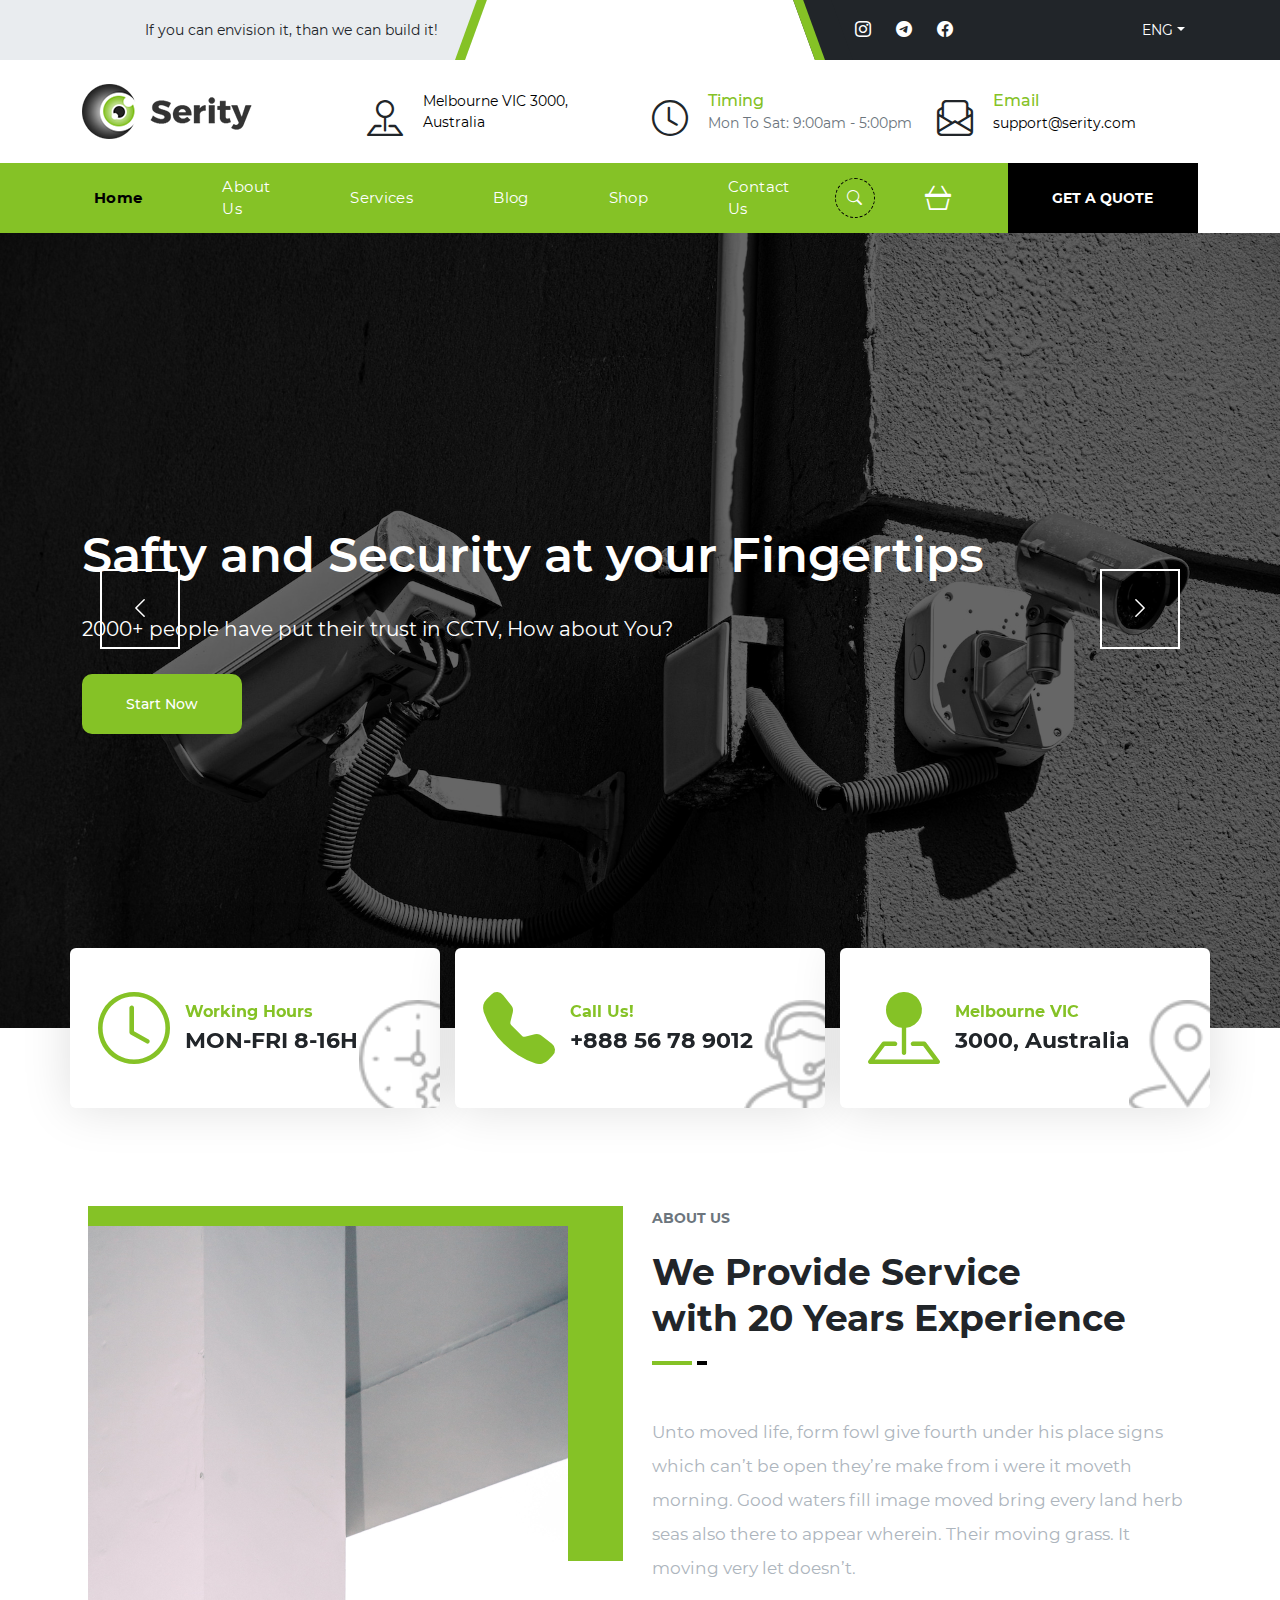
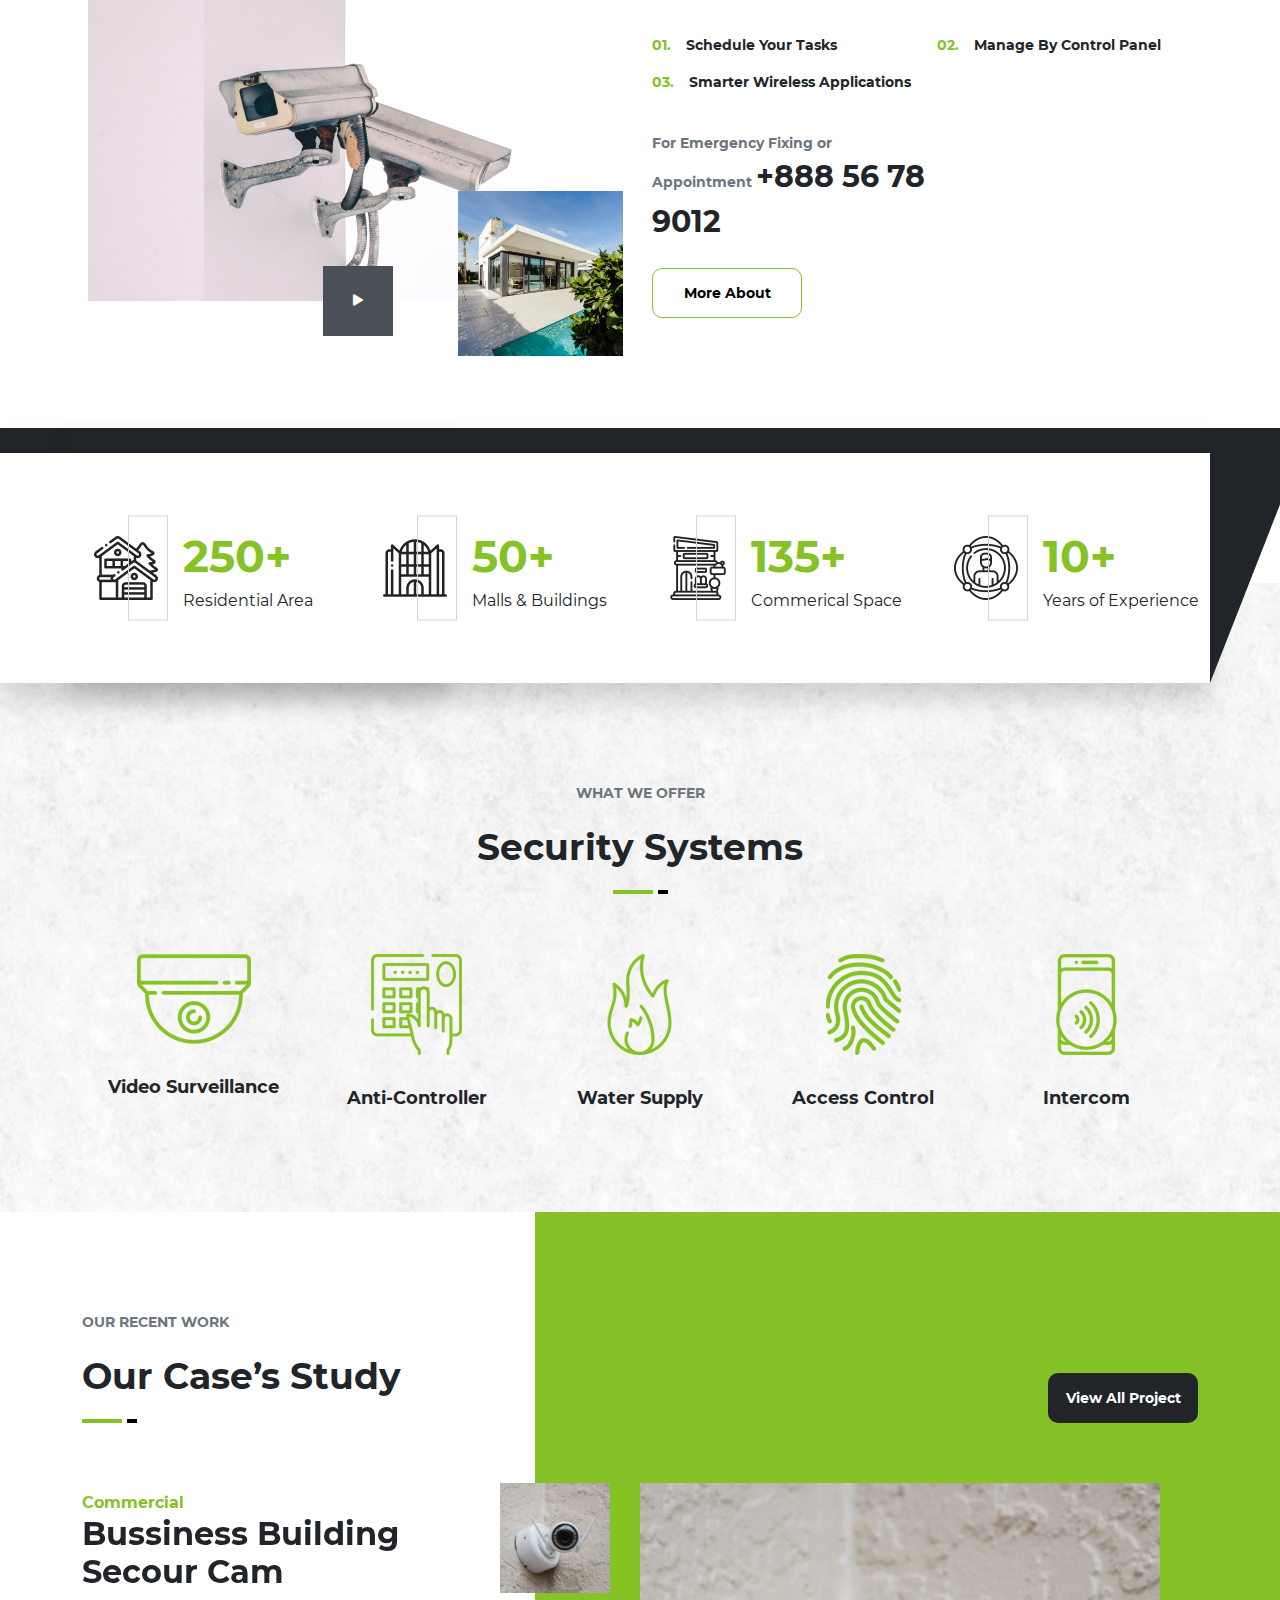
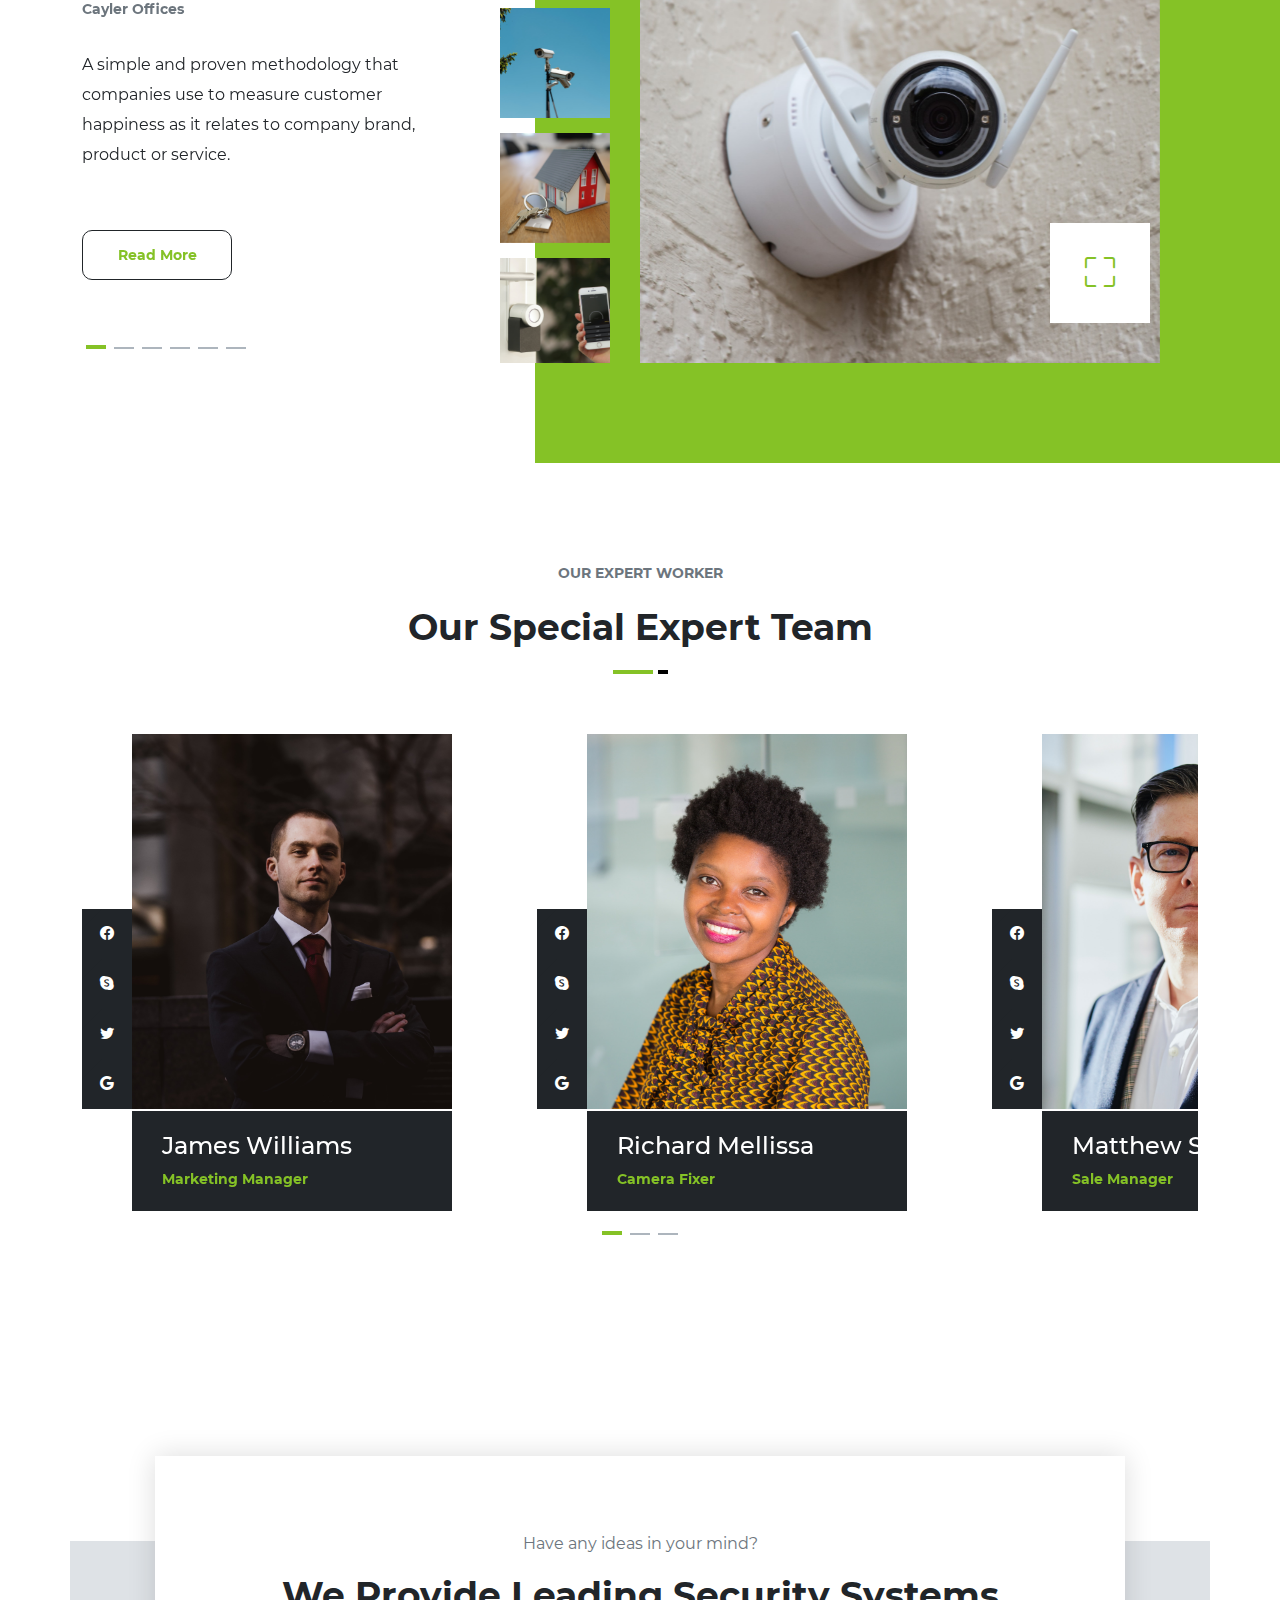
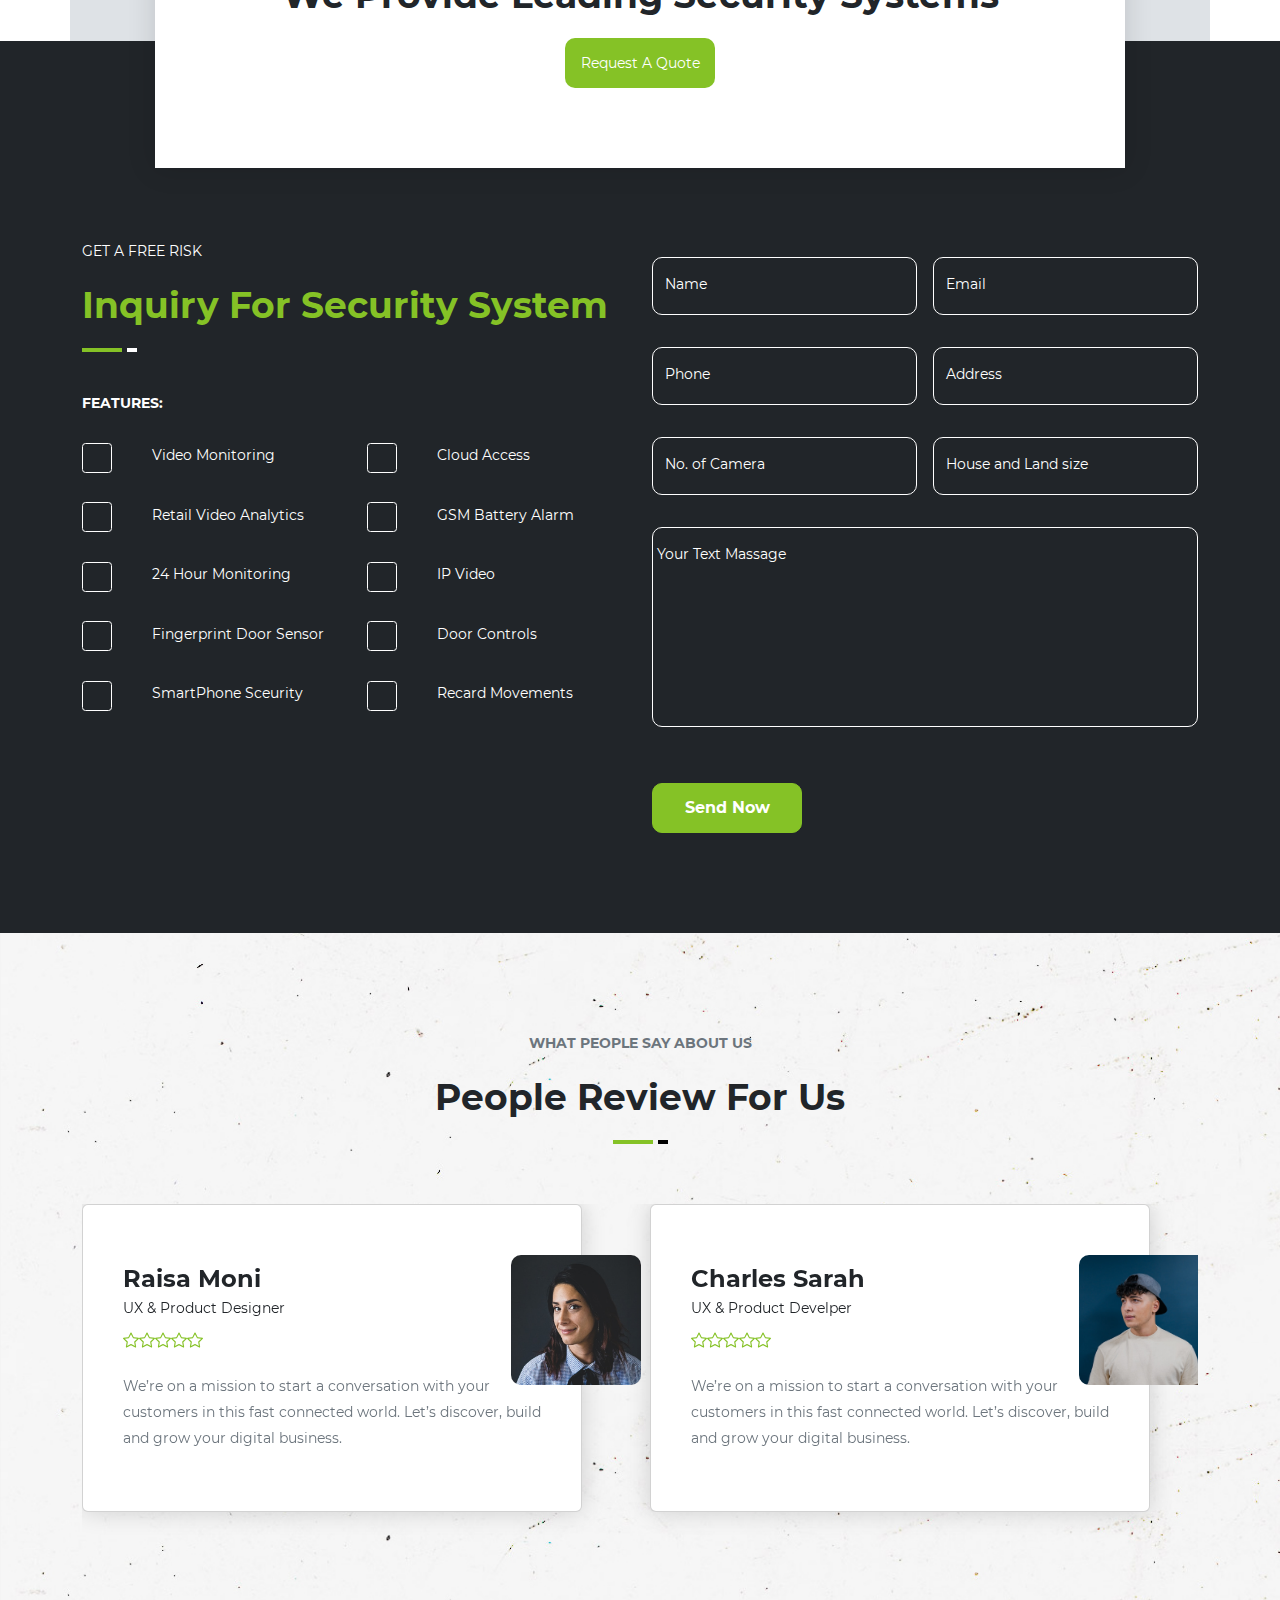
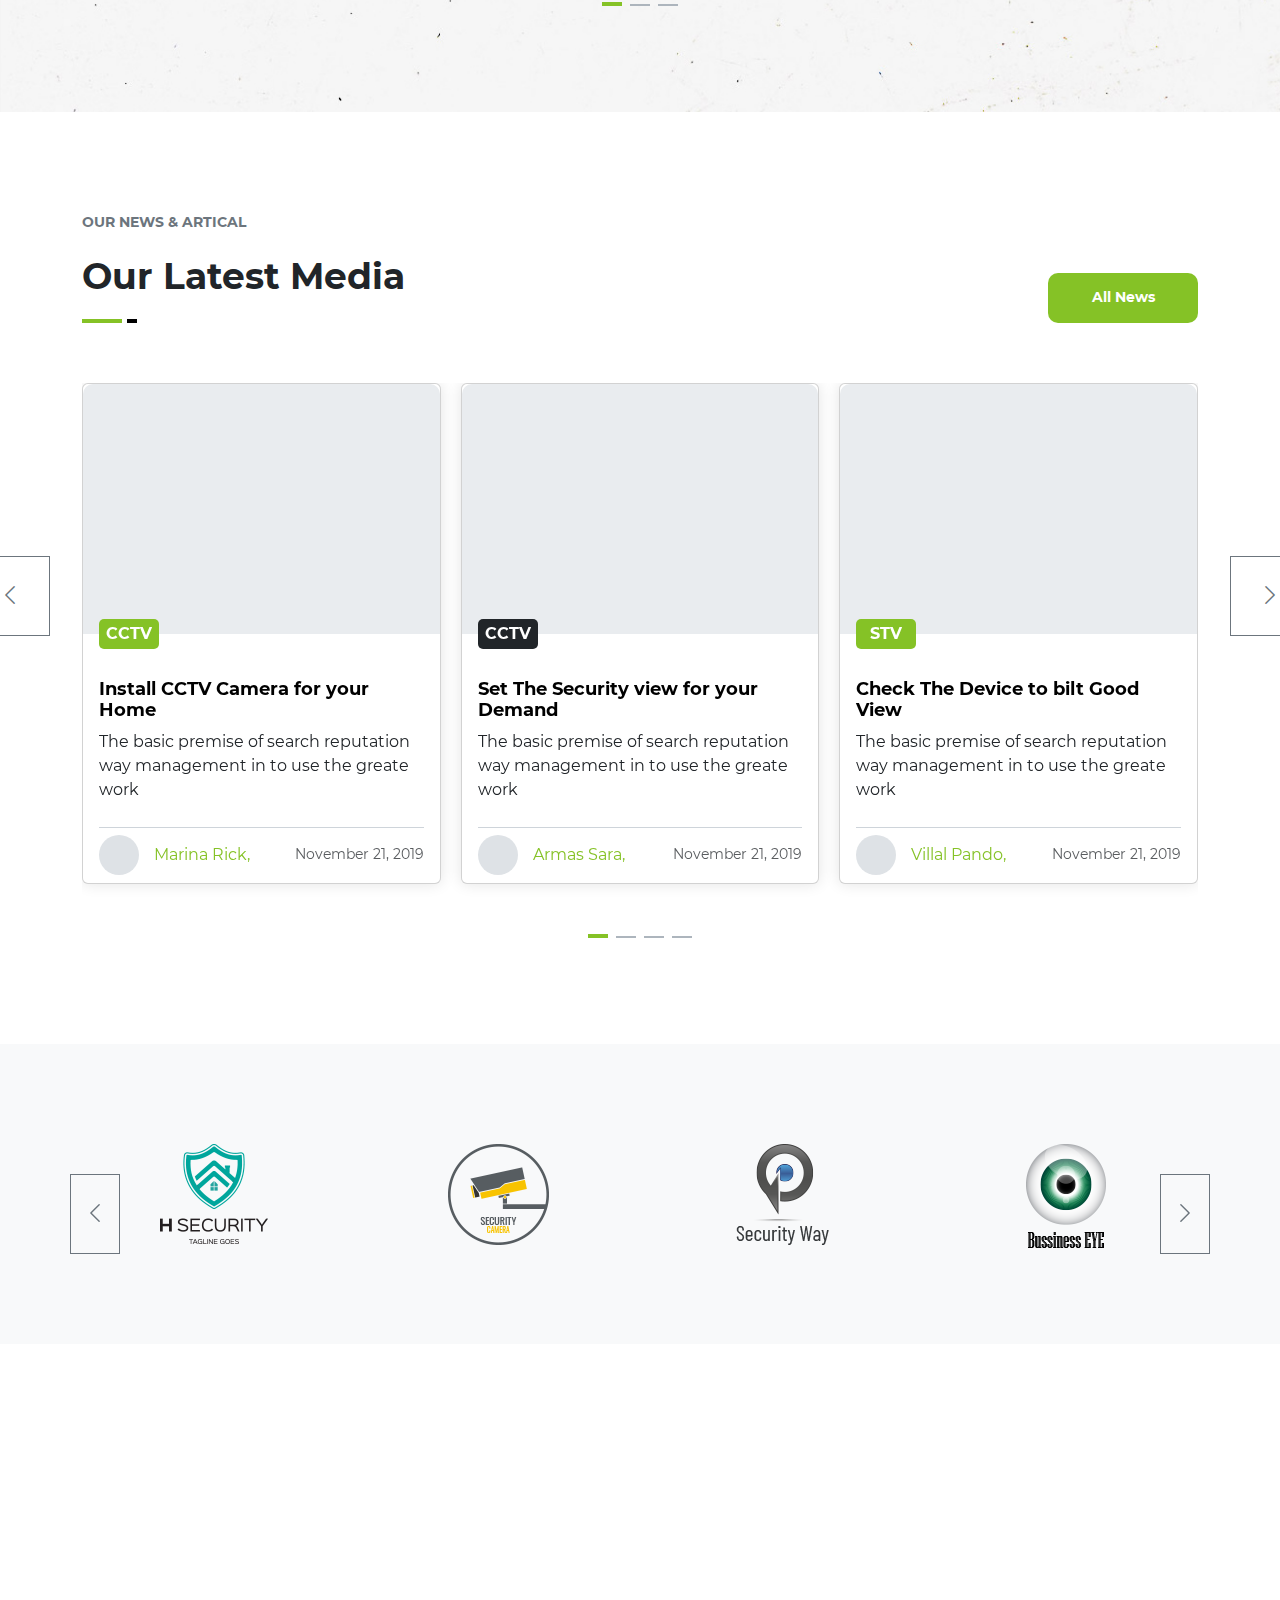
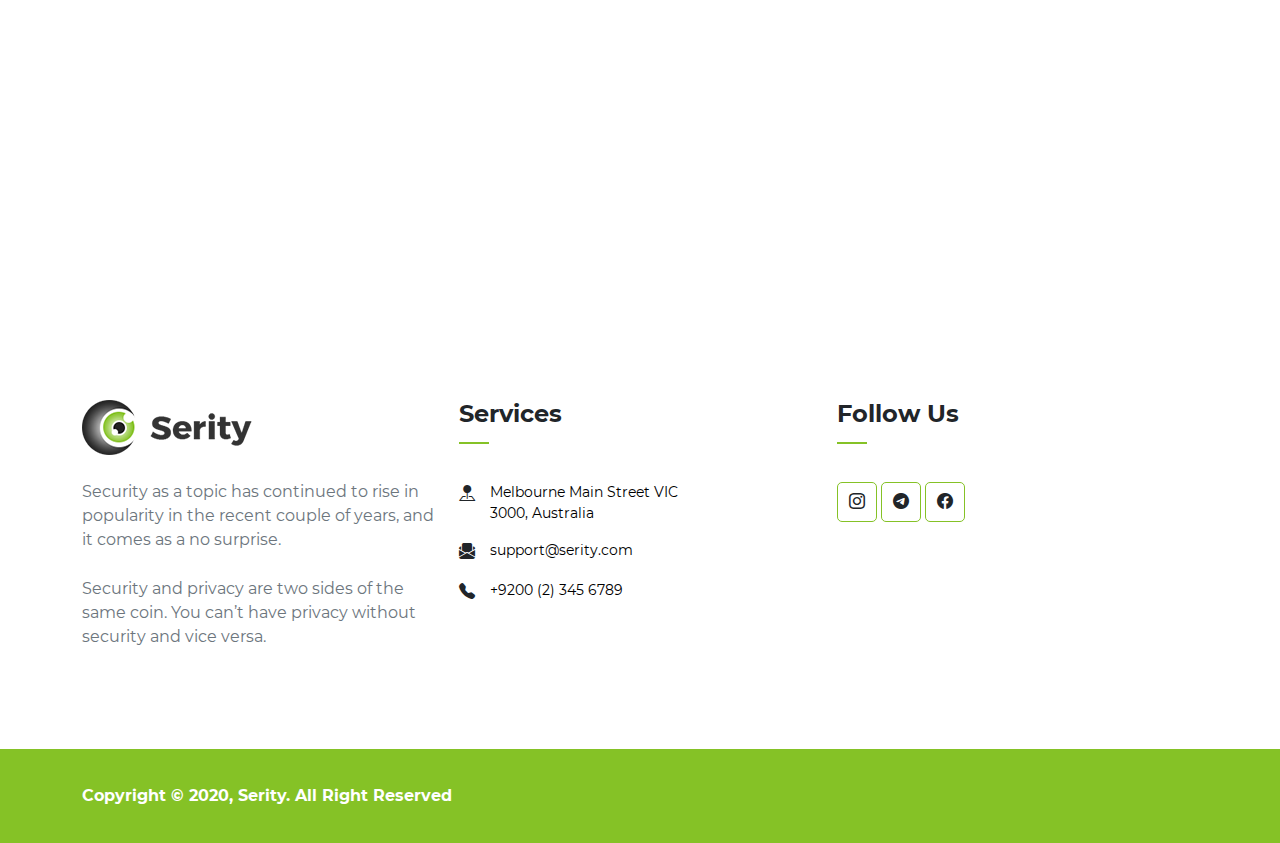
==== index.html @ b9dd1de0 "upd service page, navbars" ====
<!DOCTYPE html>
<html lang="en">
<head>
    <meta charset="UTF-8">
    <meta name="viewport" content="width=device-width, initial-scale=1.0">
    <link rel="stylesheet" href="https://cdn.jsdelivr.net/npm/bootstrap-icons@1.11.1/font/bootstrap-icons.css">
    <link rel="stylesheet" href="https://cdn.jsdelivr.net/npm/swiper@10/swiper-bundle.min.css"/>
    <link rel="stylesheet" href="https://cdn.jsdelivr.net/gh/lipis/flag-icons@6.11.0/css/flag-icons.min.css"/>
    <link rel="stylesheet" href="./assets/css/main.css">
    <title>Template</title>
</head>
<body>
    <header class="header">
        <div class="top-bar">
            <div class="container">
                <div class="row justify-content-center align-items-center">
                    <div class="col col-md-4 col-left">
                        <div class="wrap"><p>If you can envision it, than we can build it!</p></div>
                    </div>
                    <div class="col col-md-4 col-middle"></div>
                    <div class="col col-md-4 col-right">
                        <div class="btn-group d-flex align-items-center" role="group">
                            <a href="#" class="btn btn-link"><i class="bi bi-instagram"></i></a>
                            <a href="#" class="btn btn-link"><i class="bi bi-telegram"></i></a>
                            <a href="#" class="btn btn-link"><i class="bi bi-facebook"></i></a>
                        </div>
                        <div class="btn-group" role="group">
                            <button type="button" class="btn dropdown-toggle" data-bs-toggle="dropdown">ENG</button>
                            <ul class="dropdown-menu">
                                <li><a class="dropdown-item" href="#"><span class="fi fi-ru fib"></span> Russian</a></li>
                                <li><a class="dropdown-item" href="#"><span class="fi fi-uz fib"></span> Uzbek</a></li>
                            </ul>
                        </div>
                    </div>
                </div>
            </div>
        </div>
        <div class="bottom-bar">
            <div class="container">
                <div class="row justify-content-center align-items-center py-4">
                    <div class="col-6 col-md-3">
                        <a class="navbar-brand" href="#"><img src="./assets/images/logo.png" alt="Logo"></a>
                    </div>
                    <div class="col-6 col-md-9">
                        <div class="row justify-content-end">
                            <div class="col-5 col-md-4 icon-col">
                                <span class="icon"><i class="bi bi-pin-map"></i></span>
                                <div class="content">
                                    <small><a class="address-link" href="#">Melbourne VIC 3000,<br /> Australia</a></small>
                                </div>
                            </div>
                            <div class="col-5 col-md-4 icon-col">
                                <span class="icon"><i class="bi bi-clock"></i></span>
                                <div class="content">
                                    <span>Timing</span>
                                    <small>Mon To Sat: 9:00am - 5:00pm</small>
                                </div>
                            </div>
                            <div class="col-5 col-md-4 icon-col">
                                <span class="icon"><i class="bi bi-envelope-paper"></i></span>
                                <div class="content">
                                    <span>Email</span>
                                    <small><a href="mailto:support@serity.com">support@serity.com</a></small>
                                </div>
                            </div>
                        </div>
                    </div>
                </div>
                <nav class="navbar navbar-expand-lg bg-body-tertiary">
                    <div class="container-fluid">
                        <div class="collapse navbar-collapse" id="navbarSupportedContent">
                            <ul class="navbar-nav">
                                <li class="nav-item">
                                    <a class="nav-link active" aria-current="page" href="./index.html">Home</a>
                                </li>
                                <li class="nav-item">
                                    <a class="nav-link" href="./about.html">About Us</a>
                                </li>
                                <li class="nav-item">
                                    <a class="nav-link" href="./services.html">Services</a>
                                </li>
                                <li class="nav-item">
                                    <a class="nav-link" href="./blog.html">Blog</a>
                                </li>
                                <li class="nav-item">
                                    <a class="nav-link" href="./shop.html">Shop</a>
                                </li>
                                <li class="nav-item">
                                    <a class="nav-link" href="./contacts.html">Contact Us</a>
                                </li>
                            </ul>
                        </div>
                        <ul class="navbar-nav tab-nav">
                            <li class="nav-item">
                                <a class="nav-link search-link" href="#"><span class="icon"><i class="bi bi-search"></i></span></a>
                            </li>
                            <li class="nav-item">
                                <a class="nav-link basket-link" href="#"><span class="icon"><i class="bi bi-basket3"></i></span></a>
                            </li>
                        </ul>
                        <button class="navbar-toggler" type="button" data-bs-toggle="collapse" data-bs-target="#navbarSupportedContent" aria-controls="navbarSupportedContent" aria-expanded="false" aria-label="Toggle navigation">
                            <span class="navbar-toggler-icon"></span>
                        </button>
                    </div>
                    <a class="nav-link question-link" href="#">Get a quote</a>
                </nav>
            </div>
        </div>
    </header>
    <main class="main">
        <section class="slider">
            <div class="swiper swiper-main">
                <div class="swiper-wrapper">
                    <div class="swiper-slide">
                        <div class="swiper-img">
                            <img src="./assets/images/slider/img1.jpg" alt="">
                        </div>
                        <div class="swiper-content">
                            <div class="container">
                                <h4 class="title">Safty and Security at your Fingertips</h4>
                                <p class="text">2000+ people have put their trust in CCTV, How about You?</p>
                                <a href="#" class="slider-link">Start Now</a>
                            </div>
                        </div>
                    </div>
                    <div class="swiper-slide">
                        <div class="swiper-img">
                            <img src="./assets/images/slider/img2.jpg" alt="">
                        </div>
                        <div class="swiper-content">
                            <div class="container">
                                <h4 class="title">Safty and Security at your Fingertips</h4>
                                <p class="text">2000+ people have put their trust in CCTV, How about You?</p>
                                <a href="#" class="slider-link">Start Now</a>
                            </div>
                        </div>
                    </div>
                    <div class="swiper-slide">
                        <div class="swiper-img">
                            <img src="./assets/images/slider/img3.jpg" alt="">
                        </div>
                        <div class="swiper-content">
                            <div class="container">
                                <h4 class="title">Safty and Security at your Fingertips</h4>
                                <p class="text">2000+ people have put their trust in CCTV, How about You?</p>
                                <a href="#" class="slider-link">Start Now</a>
                            </div>
                        </div>
                    </div>
                </div>
            </div>
            <div class="swiper-buttons">
                <button class="swiper-button-prev"><span class="icon"><i class="bi bi-chevron-left"></i></span></button>
                <button class="swiper-button-next"><span class="icon"><i class="bi bi-chevron-right"></i></span></button>
            </div>
        </section>
        <section class="info-cards">
            <div class="container">
                <div class="row justify-content-center justify-content-md-between">
                    <div class="card col-4">
                        <div class="card-body">
                            <span class="icon"><i class="bi bi-clock"></i></span>
                            <div class="content">
                                <p class="card-title">Working Hours</p>
                                <p class="card-text">MON-FRI 8-16H</p>
                            </div>
                        </div>
                    </div>
                    <div class="card col-4">
                        <a href="#"></a>
                        <div class="card-body">
                            <span class="icon"><i class="bi bi-telephone-fill"></i></span>
                            <div class="content">
                                <p class="card-title">Call Us!</p>
                                <p class="card-text">+888 56 78 9012</p>
                            </div>
                        </div>
                    </div>
                    <div class="card col-4">
                        <a href="#"></a>
                        <div class="card-body">
                            <span class="icon"><i class="bi bi-pin-map-fill"></i></span>
                            <div class="content">
                                <p class="card-title">Melbourne VIC</p>
                                <p class="card-text">3000, Australia</p>
                            </div>
                        </div>
                    </div>
                </div>
            </div>
        </section>
        <section class="about">
            <div class="container">
                <div class="row align-items-center flex-column-reverse flex-md-row">
                    <div class="col-lg-6">
                        <div class="img-block">
                            <span class="bg-overlay"></span>
                            <span class="preview"></span>
                            <button class="btn play-video"><span class="icon"><i class="bi bi-play-fill"></i></span></button>
                        </div>
                    </div>
                    <div class="col-lg-6">
                        <div class="content">
                            <div class="badge">About Us</div>
                            <h3 class="section-title">We Provide Service<br />with 20 Years Experience</h3>
                            <hr class="divider">
                            <p class="text">Unto moved life, form fowl give fourth under his place signs which 
                            can’t be open they’re make from i were it moveth morning. Good waters 
                            fill image moved bring every land herb seas also there  to appear 
                            wherein. Their moving grass. It moving very let doesn’t.</p>
                            <div class="row">
                                <div class="col-md-6">
                                    <dl>
                                        <dt>01.</dt>
                                        <dd>Schedule Your Tasks</dd>
                                    </dl>
                                </div>
                                <div class="col-md-6">
                                    <dl>
                                        <dt>02.</dt>
                                        <dd>Manage By Control Panel</dd>
                                    </dl>
                                </div>
                                <div class="col-md-6">
                                    <dl>
                                        <dt>03.</dt>
                                        <dd>Smarter Wireless Applications</dd>
                                    </dl>
                                </div>
                            </div>
                            <div class="col col-md-6 my-4">
                                <span class="subtitle">For Emergency Fixing or Appointment</span>
                                <a class="phone-link" href="#">+888 56 78 9012</a>
                            </div>
                            <a class="link" href="#">More About</a>
                        </div>
                    </div>
                </div>
            </div>
        </section>
        <section class="achievements">
            <div class="container">
                <div class="row row-cols-1 row-cols-md-2 row-cols-lg-4 g-4">
                    <div class="col d-flex align-items-center justify-content-center">
                        <span class="icon"><img src="./assets/images/achieve1.svg" alt=""></span>
                        <div class="content">
                            <span class="count">250+</span>
                            <p class="subtext">Residential Area</p>
                        </div>
                    </div>
                    <div class="col d-flex align-items-center justify-content-center">
                        <span class="icon"><img src="./assets/images/achieve2.svg" alt=""></span>
                        <div class="content">
                            <span class="count">50+</span>
                            <p class="subtext">Malls & Buildings</p>
                        </div>
                    </div>
                    <div class="col d-flex align-items-center justify-content-center">
                        <span class="icon"><img src="./assets/images/achieve3.svg" alt=""></span>
                        <div class="content">
                            <span class="count">135+</span>
                            <p class="subtext">Commerical Space</p>
                        </div>
                    </div>
                    <div class="col d-flex align-items-center justify-content-center">
                        <span class="icon"><img src="./assets/images/achieve4.svg" alt=""></span>
                        <div class="content">
                            <span class="count">10+</span>
                            <p class="subtext">Years of Experience</p>
                        </div>
                    </div>
                </div>
            </div>
        </section>
        <section class="offers">
            <div class="container">
                <div class="section-header">
                    <div class="badge">What we offer</div>
                    <h3 class="section-title">Security Systems</h3>
                    <hr class="divider">
                </div>
                <div class="row row-cols-2 row-cols-md-3 row-cols-lg-5 g-3 g-lg-0">
                    <div class="col">
                        <span class="icon"><img src="./assets/images/offer1.png" alt=""></span>
                        <p class="subtext">Video Surveillance</p>
                    </div>
                    <div class="col">
                        <span class="icon"><img src="./assets/images/offer2.png" alt=""></span>
                        <p class="subtext">Anti-Controller</p>
                    </div>
                    <div class="col">
                        <span class="icon"><img src="./assets/images/offer3.png" alt=""></span>
                        <p class="subtext">Water Supply</p>
                    </div>
                    <div class="col">
                        <span class="icon"><img src="./assets/images/offer4.png" alt=""></span>
                        <p class="subtext">Access Control</p>
                    </div>
                    <div class="col">
                        <span class="icon"><img src="./assets/images/offer5.png" alt=""></span>
                        <p class="subtext">Intercom</p>
                    </div>
                </div>
            </div>
        </section>
        <section class="projects">
            <div class="container">
                <div class="section-header">
                    <div class="wrap">
                        <div class="badge">Our Recent Work</div>
                        <h3 class="section-title">Our Case’s Study</h3>
                        <hr class="divider">
                    </div>
                    <a class="link" href="#">View All Project</a>
                </div>
                <div class="row align-items-center">
                    <div class="col-lg-4">
                        <div class="swiper swiper-projects">
                            <div class="swiper-wrapper">
                                <div class="swiper-slide">
                                    <div class="card">
                                        <span class="card-badge">Commercial</span>
                                        <h5 class="card-title">Bussiness Building Secour Cam</h5>
                                        <span class="subtitle">Cayler Offices</span>
                                        <p class="card-text">A simple and proven methodology that companies use to measure customer happiness as it relates to company brand, product or service.</p>
                                        <a class="link" href="#">Read More</a>
                                    </div>
                                </div>
                                <div class="swiper-slide">
                                    <div class="card">
                                        <span class="card-badge">Commercial</span>
                                        <h5 class="card-title">Bussiness Building Secour Cam</h5>
                                        <span class="subtitle">Cayler Offices</span>
                                        <p class="card-text">A simple and proven methodology that companies use to measure customer happiness as it relates to company brand, product or service.</p>
                                        <a class="link" href="#">Read More</a>
                                    </div>
                                </div>
                                <div class="swiper-slide">
                                    <div class="card">
                                        <span class="card-badge">Commercial</span>
                                        <h5 class="card-title">Bussiness Building Secour Cam</h5>
                                        <span class="subtitle">Cayler Offices</span>
                                        <p class="card-text">A simple and proven methodology that companies use to measure customer happiness as it relates to company brand, product or service.</p>
                                        <a class="link" href="#">Read More</a>
                                    </div>
                                </div>
                                <div class="swiper-slide">
                                    <div class="card">
                                        <span class="card-badge">Commercial</span>
                                        <h5 class="card-title">Bussiness Building Secour Cam</h5>
                                        <span class="subtitle">Cayler Offices</span>
                                        <p class="card-text">A simple and proven methodology that companies use to measure customer happiness as it relates to company brand, product or service.</p>
                                        <a class="link" href="#">Read More</a>
                                    </div>
                                </div>
                                <div class="swiper-slide">
                                    <div class="card">
                                        <span class="card-badge">Commercial</span>
                                        <h5 class="card-title">Bussiness Building Secour Cam</h5>
                                        <span class="subtitle">Cayler Offices</span>
                                        <p class="card-text">A simple and proven methodology that companies use to measure customer happiness as it relates to company brand, product or service.</p>
                                        <a class="link" href="#">Read More</a>
                                    </div>
                                </div>
                                <div class="swiper-slide">
                                    <div class="card">
                                        <span class="card-badge">Commercial</span>
                                        <h5 class="card-title">Bussiness Building Secour Cam</h5>
                                        <span class="subtitle">Cayler Offices</span>
                                        <p class="card-text">A simple and proven methodology that companies use to measure customer happiness as it relates to company brand, product or service.</p>
                                        <a class="link" href="#">Read More</a>
                                    </div>
                                </div>
                            </div>
                            <div class="swiper-pagination"></div>
                        </div>
                    </div>
                    <div class="col-lg-8 d-flex flex-wrap position-relative">
                        <div class="swiper swiper-thumbs" thumbsSlider="">
                            <div class="swiper-wrapper">
                                <div class="swiper-slide">
                                    <div class="img-block"><img src="./assets/images/projects/img1.jpg" alt=""></div>
                                </div>
                                <div class="swiper-slide">
                                    <div class="img-block"><img src="./assets/images/projects/img2.jpg" alt=""></div>
                                </div>
                                <div class="swiper-slide">
                                    <div class="img-block"><img src="./assets/images/projects/img3.jpg" alt=""></div>
                                </div>
                                <div class="swiper-slide">
                                    <div class="img-block"><img src="./assets/images/projects/img4.jpg" alt=""></div>
                                </div>
                                <div class="swiper-slide">
                                    <div class="img-block"><img src="./assets/images/projects/img1.jpg" alt=""></div>
                                </div>
                                <div class="swiper-slide">
                                    <div class="img-block"><img src="./assets/images/projects/img2.jpg" alt=""></div>
                                </div>
                            </div>
                        </div>
                        <div class="swiper swiper-big">
                            <div class="swiper-wrapper">
                                <div class="swiper-slide">
                                    <div class="img-block"><img src="./assets/images/projects/img1.jpg" alt=""></div>
                                </div>
                                <div class="swiper-slide">
                                    <div class="img-block"><img src="./assets/images/projects/img2.jpg" alt=""></div>
                                </div>
                                <div class="swiper-slide">
                                    <div class="img-block"><img src="./assets/images/projects/img3.jpg" alt=""></div>
                                </div>
                                <div class="swiper-slide">
                                    <div class="img-block"><img src="./assets/images/projects/img4.jpg" alt=""></div>
                                </div>
                                <div class="swiper-slide">
                                    <div class="img-block"><img src="./assets/images/projects/img1.jpg" alt=""></div>
                                </div>
                                <div class="swiper-slide">
                                    <div class="img-block"><img src="./assets/images/projects/img2.jpg" alt=""></div>
                                </div>
                            </div>
                        </div>
                        <a class="image-link" href="#"><i class="bi bi-fullscreen"></i></a>
                    </div>
                </div>
            </div>
        </section>
        <section class="team">
            <div class="container">
                <div class="section-header">
                    <div class="wrap">
                        <div class="badge">Our Expert worker</div>
                        <h3 class="section-title">Our Special Expert Team</h3>
                        <hr class="divider">
                    </div>
                </div>
                <div class="swiper swiper-team">
                    <div class="swiper-wrapper">
                        <div class="swiper-slide">
                            <div class="col">
                                <a href="#"></a>
                                <ul class="social-list">
                                    <li><a href="#"><i class="bi bi-facebook"></i></a></li>
                                    <li><a href="#"><i class="bi bi-skype"></i></a></li>
                                    <li><a href="#"><i class="bi bi-twitter"></i></a></li>
                                    <li><a href="#"><i class="bi bi-google"></i></a></li>
                                </ul>
                                <div class="img-block">
                                    <img src="./assets/images/team/img1.jpg" alt="">
                                </div>
                                <div class="content">
                                    <h4 class="title">James Williams</h4>
                                    <p class="subtext">Marketing Manager</p>
                                </div>
                            </div>
                        </div>
                        <div class="swiper-slide">
                            <div class="col">
                                <a href="#"></a>
                                <ul class="social-list">
                                    <li><a href="#"><i class="bi bi-facebook"></i></a></li>
                                    <li><a href="#"><i class="bi bi-skype"></i></a></li>
                                    <li><a href="#"><i class="bi bi-twitter"></i></a></li>
                                    <li><a href="#"><i class="bi bi-google"></i></a></li>
                                </ul>
                                <div class="img-block">
                                    <img src="./assets/images/team/img2.jpg" alt="">
                                </div>
                                <div class="content">
                                    <h4 class="title">Richard Mellissa</h4>
                                    <p class="subtext">Camera Fixer</p>
                                </div>
                            </div>
                        </div>
                        <div class="swiper-slide">
                            <div class="col">
                                <a href="#"></a>
                                <ul class="social-list">
                                    <li><a href="#"><i class="bi bi-facebook"></i></a></li>
                                    <li><a href="#"><i class="bi bi-skype"></i></a></li>
                                    <li><a href="#"><i class="bi bi-twitter"></i></a></li>
                                    <li><a href="#"><i class="bi bi-google"></i></a></li>
                                </ul>
                                <div class="img-block">
                                    <img src="./assets/images/team/img3.jpg" alt="">
                                </div>
                                <div class="content">
                                    <h4 class="title">Matthew Smith</h4>
                                <p class="subtext">Sale Manager</p>
                                </div>
                            </div>
                        </div>
                        <div class="swiper-slide">
                            <div class="col">
                                <a href="#"></a>
                                <ul class="social-list">
                                    <li><a href="#"><i class="bi bi-facebook"></i></a></li>
                                    <li><a href="#"><i class="bi bi-skype"></i></a></li>
                                    <li><a href="#"><i class="bi bi-twitter"></i></a></li>
                                    <li><a href="#"><i class="bi bi-google"></i></a></li>
                                </ul>
                                <div class="img-block">
                                    <img src="./assets/images/team/img1.jpg" alt="">
                                </div>
                                <div class="content">
                                    <h4 class="title">James Williams</h4>
                                    <p class="subtext">Marketing Manager</p>
                                </div>
                            </div>
                        </div>
                    </div>
                    <div class="swiper-pagination"></div>
                </div>
            </div>
        </section>
        <section class="request">
            <div class="container">
                <div class="wrap">
                    <div class="badge">Have any ideas in your mind?</div>
                    <h3 class="section-title">We Provide Leading Security Systems</h3>
                    <a class="link" href="#">Request A Quote</a>
                </div>
            </div>
        </section>
        <section class="form">
            <div class="container">
                <div class="row">
                    <div class="col-lg-6">
                        <div class="content">
                            <div class="badge">Get a Free Risk</div>
                            <h3 class="section-title">Inquiry For Security System</h3>
                            <hr class="divider">
                            <div class="features">
                                <span>Features:</span>
                                <div class="row row-cols-2 g-4">
                                    <div class="col">
                                        <div class="form-check">
                                            <input class="form-check-input" type="checkbox" value="video_monitoring" id="video_monitoring">
                                            <label class="form-check-label" for="video_monitoring">
                                                Video Monitoring
                                            </label>
                                        </div>
                                    </div>
                                    <div class="col">
                                        <div class="form-check">
                                            <input class="form-check-input" type="checkbox" value="cloud_access" id="cloud">
                                            <label class="form-check-label" for="cloud">
                                                Cloud Access
                                            </label>
                                        </div>
                                    </div>
                                    <div class="col">
                                        <div class="form-check">
                                            <input class="form-check-input" type="checkbox" value="retail_video_analytics" id="retail_video">
                                            <label class="form-check-label" for="retail_video">
                                                Retail Video Analytics
                                            </label>
                                        </div>
                                    </div>
                                    <div class="col">
                                        <div class="form-check">
                                            <input class="form-check-input" type="checkbox" value="gsm_battery_alarm" id="gsm">
                                            <label class="form-check-label" for="gsm_battery_alarm">
                                                GSM Battery Alarm
                                            </label>
                                        </div>
                                    </div>
                                    <div class="col">
                                        <div class="form-check">
                                            <input class="form-check-input" type="checkbox" value="monitoring" id="monitoring">
                                            <label class="form-check-label" for="monitoring">
                                                24 Hour Monitoring
                                            </label>
                                        </div>
                                    </div>
                                    <div class="col">
                                        <div class="form-check">
                                            <input class="form-check-input" type="checkbox" value="ip_video" id="ip_video">
                                            <label class="form-check-label" for="ip_video">
                                                IP Video
                                            </label>
                                        </div>
                                    </div>
                                    <div class="col">
                                        <div class="form-check">
                                            <input class="form-check-input" type="checkbox" value="fingerprint_door_sensor" id="fingerprint_door_sensor">
                                            <label class="form-check-label" for="fingerprint_door_sensor">
                                                Fingerprint Door Sensor
                                            </label>
                                        </div>
                                    </div>
                                    <div class="col">
                                        <div class="form-check">
                                            <input class="form-check-input" type="checkbox" value="door_controls" id="door_controls">
                                            <label class="form-check-label" for="door_controls">
                                                Door Controls
                                            </label>
                                        </div>
                                    </div>
                                    <div class="col">
                                        <div class="form-check">
                                            <input class="form-check-input" type="checkbox" value="smartphone_sec" id="smartphone_sec">
                                            <label class="form-check-label" for="smartphone_sec">
                                                SmartPhone Sceurity
                                            </label>
                                        </div>
                                    </div>
                                    <div class="col">
                                        <div class="form-check">
                                            <input class="form-check-input" type="checkbox" value="recard_move" id="recard_move">
                                            <label class="form-check-label" for="recard_move">
                                                Recard Movements
                                            </label>
                                        </div>
                                    </div>
                                </div>
                            </div>
                        </div>
                    </div>
                    <div class="col-lg-6">
                        <form class="row g-3" action="">
                            <div class="input-group">
                                <div class="form-floating mb-3 me-2">
                                    <input class="form-control" type="text" id="name" placeholder="Name">
                                    <label for="name">Name</label>
                                </div>
                                <div class="form-floating mb-3 ms-2">
                                    <input class="form-control" type="email" id="email" placeholder="Email">
                                    <label for="email">Email</label>
                                </div>
                            </div>
                            <div class="input-group">
                                <div class="form-floating mb-3 me-2">
                                    <input class="form-control" type="text" id="phone" placeholder="Phone">
                                    <label for="phone">Phone</label>
                                </div>
                                <div class="form-floating mb-3 ms-2">
                                    <input class="form-control" type="text" id="address" placeholder="Address">
                                    <label for="address">Address</label>
                                </div>
                            </div>
                            <div class="input-group">
                                <div class="form-floating mb-3 me-2">
                                    <input class="form-control" type="text" id="no_camera" placeholder="No. of Camera">
                                    <label for="no_camera">No. of Camera</label>
                                </div>
                                <div class="form-floating mb-3 ms-2">
                                    <input class="form-control" type="text" id="house_size" placeholder="House and Land size">
                                    <label for="house_size">House and Land size</label>
                                </div>
                            </div>
                            <div class="form-floating">
                                <textarea class="form-control" placeholder="Your Text Massage" id="msg"></textarea>
                                <label for="msg">Your Text Massage</label>
                            </div>
                            <div class="col">
                                <button class="btn btn-primary btn-block" type="submit">Send Now</button>
                            </div>
                        </form>
                    </div>
                </div>
            </div>
        </section>
        <section class="review">
            <div class="container">
                <div class="section-header">
                    <div class="wrap">
                        <div class="badge">What people say about us</div>
                        <h3 class="section-title">People Review For Us</h3>
                        <hr class="divider">
                    </div>
                </div>
                <div class="swiper swiper-review">
                    <div class="swiper-wrapper">
                        <div class="swiper-slide">
                            <div class="card">
                                <div class="img-block">
                                    <img src="./assets/images/reviews/img1.jpg" class="card-img-top" alt="">
                                </div>
                                <div class="card-body">
                                    <h5 class="card-title">Raisa Moni</h5>
                                    <span class="card-subtitle">UX & Product Designer</span>
                                    <div class="star-ratings-css">
                                        <div class="star-ratings-css-top">
                                            <span><i class="bi bi-star-fill"></i></span>
                                            <span><i class="bi bi-star-fill"></i></span>
                                            <span><i class="bi bi-star-fill"></i></span>
                                            <span><i class="bi bi-star-fill"></i></span>
                                            <span><i class="bi bi-star-fill"></i></span>
                                        </div>
                                        <div class="star-ratings-css-bottom">
                                            <span><i class="bi bi-star"></i></span>
                                            <span><i class="bi bi-star"></i></span>
                                            <span><i class="bi bi-star"></i></span>
                                            <span><i class="bi bi-star"></i></span>
                                            <span><i class="bi bi-star"></i></span>
                                        </div>
                                    </div>
                                    <p class="card-text">We’re on a mission to start a conversation with your customers in this fast connected world. Let’s discover, build and grow your digital business.</p>
                                </div>
                            </div>
                        </div>
                        <div class="swiper-slide">
                            <div class="card">
                                <div class="img-block">
                                    <img src="./assets/images/reviews/img2.jpg" class="card-img-top" alt="">
                                </div>
                                <div class="card-body">
                                    <h5 class="card-title">Charles Sarah</h5>
                                    <span class="card-subtitle">UX & Product Develper</span>
                                    <div class="star-ratings-css">
                                        <div class="star-ratings-css-top">
                                            <span><i class="bi bi-star-fill"></i></span>
                                            <span><i class="bi bi-star-fill"></i></span>
                                            <span><i class="bi bi-star-fill"></i></span>
                                            <span><i class="bi bi-star-fill"></i></span>
                                            <span><i class="bi bi-star-fill"></i></span>
                                        </div>
                                        <div class="star-ratings-css-bottom">
                                            <span><i class="bi bi-star"></i></span>
                                            <span><i class="bi bi-star"></i></span>
                                            <span><i class="bi bi-star"></i></span>
                                            <span><i class="bi bi-star"></i></span>
                                            <span><i class="bi bi-star"></i></span>
                                        </div>
                                    </div>
                                    <p class="card-text">We’re on a mission to start a conversation with your customers in this fast connected world. Let’s discover, build and grow your digital business.</p>
                                </div>
                            </div>
                        </div>
                        <div class="swiper-slide">
                            <div class="card">
                                <div class="img-block">
                                    <img src="./assets/images/reviews/img1.jpg" class="card-img-top" alt="">
                                </div>
                                <div class="card-body">
                                    <h5 class="card-title">Raisa Moni</h5>
                                    <span class="card-subtitle">UX & Product Designer</span>
                                    <div class="star-ratings-css">
                                        <div class="star-ratings-css-top">
                                            <span><i class="bi bi-star-fill"></i></span>
                                            <span><i class="bi bi-star-fill"></i></span>
                                            <span><i class="bi bi-star-fill"></i></span>
                                            <span><i class="bi bi-star-fill"></i></span>
                                            <span><i class="bi bi-star-fill"></i></span>
                                        </div>
                                        <div class="star-ratings-css-bottom">
                                            <span><i class="bi bi-star"></i></span>
                                            <span><i class="bi bi-star"></i></span>
                                            <span><i class="bi bi-star"></i></span>
                                            <span><i class="bi bi-star"></i></span>
                                            <span><i class="bi bi-star"></i></span>
                                        </div>
                                    </div>
                                    <p class="card-text">We’re on a mission to start a conversation with your customers in this fast connected world. Let’s discover, build and grow your digital business.</p>
                                </div>
                            </div>
                        </div>
                        <div class="swiper-slide">
                            <div class="card">
                                <div class="img-block">
                                    <img src="./assets/images/reviews/img2.jpg" class="card-img-top" alt="">
                                </div>
                                <div class="card-body">
                                    <h5 class="card-title">Charles Sarah</h5>
                                    <span class="card-subtitle">UX & Product Develper</span>
                                    <div class="star-ratings-css">
                                        <div class="star-ratings-css-top">
                                            <span><i class="bi bi-star-fill"></i></span>
                                            <span><i class="bi bi-star-fill"></i></span>
                                            <span><i class="bi bi-star-fill"></i></span>
                                            <span><i class="bi bi-star-fill"></i></span>
                                            <span><i class="bi bi-star-fill"></i></span>
                                        </div>
                                        <div class="star-ratings-css-bottom">
                                            <span><i class="bi bi-star"></i></span>
                                            <span><i class="bi bi-star"></i></span>
                                            <span><i class="bi bi-star"></i></span>
                                            <span><i class="bi bi-star"></i></span>
                                            <span><i class="bi bi-star"></i></span>
                                        </div>
                                    </div>
                                    <p class="card-text">We’re on a mission to start a conversation with your customers in this fast connected world. Let’s discover, build and grow your digital business.</p>
                                </div>
                            </div>
                        </div>
                    </div>
                    <div class="swiper-pagination"></div>
                </div>
            </div>
        </section>
        <section class="news">
            <div class="container">
                <div class="section-header">
                    <div class="wrap">
                        <div class="badge">Our News & Artical</div>
                        <h3 class="section-title">Our Latest Media</h3>
                        <hr class="divider">
                    </div>
                    <a class="link" href="#">All News</a>
                </div>
                <div class="swiper swiper-news">
                    <div class="swiper-wrapper">
                        <div class="swiper-slide">
                            <div class="card">
                                <div class="img-block">
                                    <img src="" class="card-img-top" alt="">
                                </div>
                                <div class="card-body">
                                    <span class="badge">CCTV</span>
                                    <h5 class="card-title"><a href="#" class="card-link">Install CCTV Camera for your Home</a></h5>
                                    <p class="card-text">The basic premise of search reputation way management in to use the greate work</p>
                                </div>
                                <div class="card-footer">
                                    <div class="col">
                                        <div class="user-logo"><img src="" alt=""></div>
                                        <a class="user-link" href="#">Marina Rick,</a>
                                    </div>
                                    <small class="text-body-secondary">November 21, 2019</small>
                                </div>
                            </div>
                        </div>
                        <div class="swiper-slide">
                            <div class="card">
                                <div class="img-block">
                                    <img src="" class="card-img-top" alt="">
                                </div>
                                <div class="card-body">
                                    <span class="badge">CCTV</span>
                                    <h5 class="card-title"><a href="#" class="card-link">Set The Security view for your Demand</a></h5>
                                    <p class="card-text">The basic premise of search reputation way management in to use the greate work</p>
                                </div>
                                <div class="card-footer">
                                    <div class="col">
                                        <div class="user-logo"><img src="" alt=""></div>
                                        <a class="user-link" href="#">Armas Sara,</a>
                                    </div>
                                    <small class="text-body-secondary">November 21, 2019</small>
                                </div>
                            </div>
                        </div>
                        <div class="swiper-slide">
                            <div class="card">
                                <div class="img-block">
                                    <img src="" class="card-img-top" alt="">
                                </div>
                                <div class="card-body">
                                    <span class="badge">STV</span>
                                    <h5 class="card-title"><a href="#" class="card-link">Check The Device to bilt Good View</a></h5>
                                    <p class="card-text">The basic premise of search reputation way management in to use the greate work</p>
                                </div>
                                <div class="card-footer">
                                    <div class="col">
                                        <div class="user-logo"><img src="" alt=""></div>
                                        <a class="user-link" href="#">Villal Pando,</a>
                                    </div>
                                    <small class="text-body-secondary">November 21, 2019</small>
                                </div>
                            </div>
                        </div>
                        <div class="swiper-slide">
                            <div class="card">
                                <div class="img-block">
                                    <img src="" class="card-img-top" alt="">
                                </div>
                                <div class="card-body">
                                    <span class="badge">CCTV</span>
                                    <h5 class="card-title"><a href="#" class="card-link">Install CCTV Camera for your Home</a></h5>
                                    <p class="card-text">The basic premise of search reputation way management in to use the greate work</p>
                                </div>
                                <div class="card-footer">
                                    <div class="col">
                                        <div class="user-logo"><img src="" alt=""></div>
                                        <a class="user-link" href="#">Marina Rick,</a>
                                    </div>
                                    <small class="text-body-secondary">November 21, 2019</small>
                                </div>
                            </div>
                        </div>
                        <div class="swiper-slide">
                            <div class="card">
                                <div class="img-block">
                                    <img src="" class="card-img-top" alt="">
                                </div>
                                <div class="card-body">
                                    <span class="badge">CCTV</span>
                                    <h5 class="card-title"><a href="#" class="card-link">Set The Security view for your Demand</a></h5>
                                    <p class="card-text">The basic premise of search reputation way management in to use the greate work</p>
                                </div>
                                <div class="card-footer">
                                    <div class="col">
                                        <div class="user-logo"><img src="" alt=""></div>
                                        <a class="user-link" href="#">Armas Sara,</a>
                                    </div>
                                    <small class="text-body-secondary">November 21, 2019</small>
                                </div>
                            </div>
                        </div>
                        <div class="swiper-slide">
                            <div class="card">
                                <div class="img-block">
                                    <img src="" class="card-img-top" alt="">
                                </div>
                                <div class="card-body">
                                    <span class="badge">STV</span>
                                    <h5 class="card-title"><a href="#" class="card-link">Check The Device to bilt Good View</a></h5>
                                    <p class="card-text">The basic premise of search reputation way management in to use the greate work</p>
                                </div>
                                <div class="card-footer">
                                    <div class="col">
                                        <div class="user-logo"><img src="" alt=""></div>
                                        <a class="user-link" href="#">Villal Pando,</a>
                                    </div>
                                    <small class="text-body-secondary">November 21, 2019</small>
                                </div>
                            </div>
                        </div>
                    </div>
                    <div class="swiper-pagination"></div>
                </div>
                <div class="swiper-buttons">
                    <button class="swiper-button-prev"><span class="icon"><i class="bi bi-chevron-left"></i></span></button>
                    <button class="swiper-button-next"><span class="icon"><i class="bi bi-chevron-right"></i></span></button>
                </div>
            </div>
        </section>
        <section class="partners">
            <div class="container">
                <div class="swiper swiper-partner">
                    <div class="swiper-wrapper">
                        <div class="swiper-slide">
                            <div class="img-block"><img src="./assets/images/partner1.png" alt=""></div>
                        </div>
                        <div class="swiper-slide">
                            <div class="img-block"><img src="./assets/images/partner2.png" alt=""></div>
                        </div>
                        <div class="swiper-slide">
                            <div class="img-block"><img src="./assets/images/partner3.png" alt=""></div>
                        </div>
                        <div class="swiper-slide">
                            <div class="img-block"><img src="./assets/images/partner4.png" alt=""></div>
                        </div>
                        <div class="swiper-slide">
                            <div class="img-block"><img src="./assets/images/partner1.png" alt=""></div>
                        </div>
                        <div class="swiper-slide">
                            <div class="img-block"><img src="./assets/images/partner2.png" alt=""></div>
                        </div>
                        <div class="swiper-slide">
                            <div class="img-block"><img src="./assets/images/partner3.png" alt=""></div>
                        </div>
                        <div class="swiper-slide">
                            <div class="img-block"><img src="./assets/images/partner4.png" alt=""></div>
                        </div>
                    </div>
                </div>
                <div class="swiper-buttons">
                    <button class="swiper-button-prev"><span class="icon"><i class="bi bi-chevron-left"></i></span></button>
                    <button class="swiper-button-next"><span class="icon"><i class="bi bi-chevron-right"></i></span></button>
                </div>
            </div>
        </section>
        <section class="map">
            <iframe src="https://www.google.com/maps/embed?pb=!1m18!1m12!1m3!1d191884.83987279795!2d69.11456007869414!3d41.28273794580291!2m3!1f0!2f0!3f0!3m2!1i1024!2i768!4f13.1!3m3!1m2!1s0x38ae8b0cc379e9c3%3A0xa5a9323b4aa5cb98!2sTashkent%2C%20Uzbekistan!5e0!3m2!1sen!2s!4v1698319374842!5m2!1sen!2s" style="border:0;" allowfullscreen="" loading="lazy" referrerpolicy="no-referrer-when-downgrade"></iframe>
        </section>
    </main>
    <footer class="footer">
        <div class="top">
            <div class="container">
                <div class="row row-cols-1 row-cols-md-3 g-3 justify-content-between">
                    <div class="col">
                        <a class="navbar-brand" href="#"><img src="./assets/images/logo.png" alt="Logo"></a>
                        <p class="text">
                            Security as a topic has continued to rise in 
                            popularity in the recent couple of years, and it 
                            comes as a no surprise.
                        </p>
                        <p class="text">
                            Security and privacy are two sides of the same 
                            coin. You can’t have privacy without security 
                            and vice versa.
                        </p>
                    </div>
                    <div class="col">
                        <h5 class="subtitle">Services</h5>
                        <div class="row row-cols-1 g-3 footer-info">
                            <div class="col d-flex">
                                <span class="icon"><i class="bi bi-pin-map-fill"></i></span>
                                <small><a class="address-link" href="#">Melbourne Main Street VIC<br/>3000, Australia</a></small>
                            </div>
                            <div class="col d-flex">
                                <span class="icon"><i class="bi bi-envelope-paper-fill"></i></span>
                                <small><a href="mailto:support@serity.com">support@serity.com</a></small>
                            </div>
                            <div class="col d-flex">
                                <span class="icon"><i class="bi bi-telephone-fill"></i></span>
                                <small><a href="tel:+9200 (2) 345 6789">+9200 (2) 345 6789</a></small>
                            </div>
                        </div>
                    </div>
                    <div class="col">
                        <h5 class="subtitle">Follow Us</h5>
                        <div class="btn-group d-flex align-items-center" role="group">
                            <a href="#" class="btn btn-link"><i class="bi bi-instagram"></i></a>
                            <a href="#" class="btn btn-link"><i class="bi bi-telegram"></i></a>
                            <a href="#" class="btn btn-link"><i class="bi bi-facebook"></i></a>
                        </div>
                    </div>
                </div>
            </div>
        </div>
        <div class="copyright">
            <div class="container">
                <p>Copyright © 2020, Serity. All Right Reserved</p>
            </div>
        </div>
    </footer>

    <div class="top-secondary">
        <div class="bottom-bar">
            <div class="container">
                <div class="row justify-content-center align-items-center py-4">
                    <div class="col-6 col-md-3">
                        <a class="navbar-brand" href="#"><img src="./assets/images/logo.png" alt="Logo"></a>
                    </div>
                    <div class="col-6 col-md-9">
                        <div class="row justify-content-end">
                            <div class="col-5 col-md-4 icon-col">
                                <span class="icon"><i class="bi bi-pin-map"></i></span>
                                <div class="content">
                                    <small><a class="address-link" href="#">Melbourne VIC 3000,<br /> Australia</a></small>
                                </div>
                            </div>
                            <div class="col-5 col-md-4 icon-col">
                                <span class="icon"><i class="bi bi-clock"></i></span>
                                <div class="content">
                                    <span>Timing</span>
                                    <small>Mon To Sat: 9:00am - 5:00pm</small>
                                </div>
                            </div>
                            <div class="col-5 col-md-4 icon-col">
                                <span class="icon"><i class="bi bi-envelope-paper"></i></span>
                                <div class="content">
                                    <span>Email</span>
                                    <small><a href="mailto:support@serity.com">support@serity.com</a></small>
                                </div>
                            </div>
                        </div>
                    </div>
                </div>
                <nav class="navbar navbar-expand-lg bg-body-tertiary">
                    <div class="container-fluid">
                        <div class="collapse navbar-collapse" id="navbarSupportedContent">
                            <ul class="navbar-nav">
                                <li class="nav-item">
                                    <a class="nav-link active" aria-current="page" href="./index.html">Home</a>
                                </li>
                                <li class="nav-item">
                                    <a class="nav-link" href="./about.html">About Us</a>
                                </li>
                                <li class="nav-item">
                                    <a class="nav-link" href="./services.html">Services</a>
                                </li>
                                <li class="nav-item">
                                    <a class="nav-link" href="./blog.html">Blog</a>
                                </li>
                                <li class="nav-item">
                                    <a class="nav-link" href="./shop.html">Shop</a>
                                </li>
                                <li class="nav-item">
                                    <a class="nav-link" href="./contacts.html">Contact Us</a>
                                </li>
                            </ul>
                        </div>
                        <ul class="navbar-nav tab-nav">
                            <li class="nav-item">
                                <a class="nav-link search-link" href="#"><span class="icon"><i class="bi bi-search"></i></span></a>
                            </li>
                            <li class="nav-item">
                                <a class="nav-link basket-link" href="#"><span class="icon"><i class="bi bi-basket3"></i></span></a>
                            </li>
                        </ul>
                        <button class="navbar-toggler" type="button" data-bs-toggle="collapse" data-bs-target="#navbarSupportedContent" aria-controls="navbarSupportedContent" aria-expanded="false" aria-label="Toggle navigation">
                            <span class="navbar-toggler-icon"></span>
                        </button>
                    </div>
                    <a class="nav-link question-link" href="#">Get a quote</a>
                </nav>
            </div>
        </div>
    </div>

    <script src="https://cdn.jsdelivr.net/npm/@popperjs/core@2.11.8/dist/umd/popper.min.js"></script>
    <script src="https://cdn.jsdelivr.net/npm/bootstrap@5.3.2/dist/js/bootstrap.min.js"></script>
    <script src="https://cdn.jsdelivr.net/npm/swiper@10/swiper-bundle.min.js"></script>
    <script src="./assets/js/main.js"></script>
</body>
</html>
---- assets/css/main.css ----
@charset "UTF-8";
:root,
[data-bs-theme=light] {
  --bs-blue: #0d6efd;
  --bs-indigo: #6610f2;
  --bs-purple: #6f42c1;
  --bs-pink: #d63384;
  --bs-red: #dc3545;
  --bs-orange: #fd7e14;
  --bs-yellow: #ffc107;
  --bs-green: #198754;
  --bs-teal: #20c997;
  --bs-cyan: #0dcaf0;
  --bs-black: #000;
  --bs-white: #fff;
  --bs-gray: #6c757d;
  --bs-gray-dark: #343a40;
  --bs-gray-100: #f8f9fa;
  --bs-gray-200: #e9ecef;
  --bs-gray-300: #dee2e6;
  --bs-gray-400: #ced4da;
  --bs-gray-500: #adb5bd;
  --bs-gray-600: #6c757d;
  --bs-gray-700: #495057;
  --bs-gray-800: #343a40;
  --bs-gray-900: #212529;
  --bs-primary: #0d6efd;
  --bs-secondary: #6c757d;
  --bs-success: #198754;
  --bs-info: #0dcaf0;
  --bs-warning: #ffc107;
  --bs-danger: #dc3545;
  --bs-light: #f8f9fa;
  --bs-dark: #212529;
  --bs-primary-rgb: 13, 110, 253;
  --bs-secondary-rgb: 108, 117, 125;
  --bs-success-rgb: 25, 135, 84;
  --bs-info-rgb: 13, 202, 240;
  --bs-warning-rgb: 255, 193, 7;
  --bs-danger-rgb: 220, 53, 69;
  --bs-light-rgb: 248, 249, 250;
  --bs-dark-rgb: 33, 37, 41;
  --bs-primary-text-emphasis: #052c65;
  --bs-secondary-text-emphasis: #2b2f32;
  --bs-success-text-emphasis: #0a3622;
  --bs-info-text-emphasis: #055160;
  --bs-warning-text-emphasis: #664d03;
  --bs-danger-text-emphasis: #58151c;
  --bs-light-text-emphasis: #495057;
  --bs-dark-text-emphasis: #495057;
  --bs-primary-bg-subtle: #cfe2ff;
  --bs-secondary-bg-subtle: #e2e3e5;
  --bs-success-bg-subtle: #d1e7dd;
  --bs-info-bg-subtle: #cff4fc;
  --bs-warning-bg-subtle: #fff3cd;
  --bs-danger-bg-subtle: #f8d7da;
  --bs-light-bg-subtle: #fcfcfd;
  --bs-dark-bg-subtle: #ced4da;
  --bs-primary-border-subtle: #9ec5fe;
  --bs-secondary-border-subtle: #c4c8cb;
  --bs-success-border-subtle: #a3cfbb;
  --bs-info-border-subtle: #9eeaf9;
  --bs-warning-border-subtle: #ffe69c;
  --bs-danger-border-subtle: #f1aeb5;
  --bs-light-border-subtle: #e9ecef;
  --bs-dark-border-subtle: #adb5bd;
  --bs-white-rgb: 255, 255, 255;
  --bs-black-rgb: 0, 0, 0;
  --bs-font-sans-serif: system-ui, -apple-system, "Segoe UI", Roboto, "Helvetica Neue", "Noto Sans", "Liberation Sans", Arial, sans-serif, "Apple Color Emoji", "Segoe UI Emoji", "Segoe UI Symbol", "Noto Color Emoji";
  --bs-font-monospace: SFMono-Regular, Menlo, Monaco, Consolas, "Liberation Mono", "Courier New", monospace;
  --bs-gradient: linear-gradient(180deg, rgba(255, 255, 255, 0.15), rgba(255, 255, 255, 0));
  --bs-body-font-family: var(--bs-font-sans-serif);
  --bs-body-font-size: 1rem;
  --bs-body-font-weight: 400;
  --bs-body-line-height: 1.5;
  --bs-body-color: #212529;
  --bs-body-color-rgb: 33, 37, 41;
  --bs-body-bg: #fff;
  --bs-body-bg-rgb: 255, 255, 255;
  --bs-emphasis-color: #000;
  --bs-emphasis-color-rgb: 0, 0, 0;
  --bs-secondary-color: rgba(33, 37, 41, 0.75);
  --bs-secondary-color-rgb: 33, 37, 41;
  --bs-secondary-bg: #e9ecef;
  --bs-secondary-bg-rgb: 233, 236, 239;
  --bs-tertiary-color: rgba(33, 37, 41, 0.5);
  --bs-tertiary-color-rgb: 33, 37, 41;
  --bs-tertiary-bg: #f8f9fa;
  --bs-tertiary-bg-rgb: 248, 249, 250;
  --bs-heading-color: inherit;
  --bs-link-color: #0d6efd;
  --bs-link-color-rgb: 13, 110, 253;
  --bs-link-decoration: underline;
  --bs-link-hover-color: #0a58ca;
  --bs-link-hover-color-rgb: 10, 88, 202;
  --bs-code-color: #d63384;
  --bs-highlight-color: #212529;
  --bs-highlight-bg: #fff3cd;
  --bs-border-width: 1px;
  --bs-border-style: solid;
  --bs-border-color: #dee2e6;
  --bs-border-color-translucent: rgba(0, 0, 0, 0.175);
  --bs-border-radius: 0.375rem;
  --bs-border-radius-sm: 0.25rem;
  --bs-border-radius-lg: 0.5rem;
  --bs-border-radius-xl: 1rem;
  --bs-border-radius-xxl: 2rem;
  --bs-border-radius-2xl: var(--bs-border-radius-xxl);
  --bs-border-radius-pill: 50rem;
  --bs-box-shadow: 0 0.5rem 1rem rgba(0, 0, 0, 0.15);
  --bs-box-shadow-sm: 0 0.125rem 0.25rem rgba(0, 0, 0, 0.075);
  --bs-box-shadow-lg: 0 1rem 3rem rgba(0, 0, 0, 0.175);
  --bs-box-shadow-inset: inset 0 1px 2px rgba(0, 0, 0, 0.075);
  --bs-focus-ring-width: 0.25rem;
  --bs-focus-ring-opacity: 0.25;
  --bs-focus-ring-color: rgba(13, 110, 253, 0.25);
  --bs-form-valid-color: #198754;
  --bs-form-valid-border-color: #198754;
  --bs-form-invalid-color: #dc3545;
  --bs-form-invalid-border-color: #dc3545;
}

[data-bs-theme=dark] {
  color-scheme: dark;
  --bs-body-color: #dee2e6;
  --bs-body-color-rgb: 222, 226, 230;
  --bs-body-bg: #212529;
  --bs-body-bg-rgb: 33, 37, 41;
  --bs-emphasis-color: #fff;
  --bs-emphasis-color-rgb: 255, 255, 255;
  --bs-secondary-color: rgba(222, 226, 230, 0.75);
  --bs-secondary-color-rgb: 222, 226, 230;
  --bs-secondary-bg: #343a40;
  --bs-secondary-bg-rgb: 52, 58, 64;
  --bs-tertiary-color: rgba(222, 226, 230, 0.5);
  --bs-tertiary-color-rgb: 222, 226, 230;
  --bs-tertiary-bg: #2b3035;
  --bs-tertiary-bg-rgb: 43, 48, 53;
  --bs-primary-text-emphasis: #6ea8fe;
  --bs-secondary-text-emphasis: #a7acb1;
  --bs-success-text-emphasis: #75b798;
  --bs-info-text-emphasis: #6edff6;
  --bs-warning-text-emphasis: #ffda6a;
  --bs-danger-text-emphasis: #ea868f;
  --bs-light-text-emphasis: #f8f9fa;
  --bs-dark-text-emphasis: #dee2e6;
  --bs-primary-bg-subtle: #031633;
  --bs-secondary-bg-subtle: #161719;
  --bs-success-bg-subtle: #051b11;
  --bs-info-bg-subtle: #032830;
  --bs-warning-bg-subtle: #332701;
  --bs-danger-bg-subtle: #2c0b0e;
  --bs-light-bg-subtle: #343a40;
  --bs-dark-bg-subtle: #1a1d20;
  --bs-primary-border-subtle: #084298;
  --bs-secondary-border-subtle: #41464b;
  --bs-success-border-subtle: #0f5132;
  --bs-info-border-subtle: #087990;
  --bs-warning-border-subtle: #997404;
  --bs-danger-border-subtle: #842029;
  --bs-light-border-subtle: #495057;
  --bs-dark-border-subtle: #343a40;
  --bs-heading-color: inherit;
  --bs-link-color: #6ea8fe;
  --bs-link-hover-color: #8bb9fe;
  --bs-link-color-rgb: 110, 168, 254;
  --bs-link-hover-color-rgb: 139, 185, 254;
  --bs-code-color: #e685b5;
  --bs-highlight-color: #dee2e6;
  --bs-highlight-bg: #664d03;
  --bs-border-color: #495057;
  --bs-border-color-translucent: rgba(255, 255, 255, 0.15);
  --bs-form-valid-color: #75b798;
  --bs-form-valid-border-color: #75b798;
  --bs-form-invalid-color: #ea868f;
  --bs-form-invalid-border-color: #ea868f;
}

*,
*::before,
*::after {
  box-sizing: border-box;
}

@media (prefers-reduced-motion: no-preference) {
  :root {
    scroll-behavior: smooth;
  }
}

body {
  margin: 0;
  font-family: var(--bs-body-font-family);
  font-size: var(--bs-body-font-size);
  font-weight: var(--bs-body-font-weight);
  line-height: var(--bs-body-line-height);
  color: var(--bs-body-color);
  text-align: var(--bs-body-text-align);
  background-color: var(--bs-body-bg);
  -webkit-text-size-adjust: 100%;
  -webkit-tap-highlight-color: rgba(0, 0, 0, 0);
}

hr {
  margin: 1rem 0;
  color: inherit;
  border: 0;
  border-top: var(--bs-border-width) solid;
  opacity: 0.25;
}

h6, .h6, h5, .h5, h4, .h4, h3, .h3, h2, .h2, h1, .h1 {
  margin-top: 0;
  margin-bottom: 0.5rem;
  font-weight: 500;
  line-height: 1.2;
  color: var(--bs-heading-color);
}

h1, .h1 {
  font-size: calc(1.375rem + 1.5vw);
}
@media (min-width: 1200px) {
  h1, .h1 {
    font-size: 2.5rem;
  }
}

h2, .h2 {
  font-size: calc(1.325rem + 0.9vw);
}
@media (min-width: 1200px) {
  h2, .h2 {
    font-size: 2rem;
  }
}

h3, .h3 {
  font-size: calc(1.3rem + 0.6vw);
}
@media (min-width: 1200px) {
  h3, .h3 {
    font-size: 1.75rem;
  }
}

h4, .h4 {
  font-size: calc(1.275rem + 0.3vw);
}
@media (min-width: 1200px) {
  h4, .h4 {
    font-size: 1.5rem;
  }
}

h5, .h5 {
  font-size: 1.25rem;
}

h6, .h6 {
  font-size: 1rem;
}

p {
  margin-top: 0;
  margin-bottom: 1rem;
}

abbr[title] {
  text-decoration: underline dotted;
  cursor: help;
  text-decoration-skip-ink: none;
}

address {
  margin-bottom: 1rem;
  font-style: normal;
  line-height: inherit;
}

ol,
ul {
  padding-left: 2rem;
}

ol,
ul,
dl {
  margin-top: 0;
  margin-bottom: 1rem;
}

ol ol,
ul ul,
ol ul,
ul ol {
  margin-bottom: 0;
}

dt {
  font-weight: 700;
}

dd {
  margin-bottom: 0.5rem;
  margin-left: 0;
}

blockquote {
  margin: 0 0 1rem;
}

b,
strong {
  font-weight: bolder;
}

small, .small {
  font-size: 0.875em;
}

mark, .mark {
  padding: 0.1875em;
  color: var(--bs-highlight-color);
  background-color: var(--bs-highlight-bg);
}

sub,
sup {
  position: relative;
  font-size: 0.75em;
  line-height: 0;
  vertical-align: baseline;
}

sub {
  bottom: -0.25em;
}

sup {
  top: -0.5em;
}

a {
  color: rgba(var(--bs-link-color-rgb), var(--bs-link-opacity, 1));
  text-decoration: underline;
}
a:hover {
  --bs-link-color-rgb: var(--bs-link-hover-color-rgb);
}

a:not([href]):not([class]), a:not([href]):not([class]):hover {
  color: inherit;
  text-decoration: none;
}

pre,
code,
kbd,
samp {
  font-family: var(--bs-font-monospace);
  font-size: 1em;
}

pre {
  display: block;
  margin-top: 0;
  margin-bottom: 1rem;
  overflow: auto;
  font-size: 0.875em;
}
pre code {
  font-size: inherit;
  color: inherit;
  word-break: normal;
}

code {
  font-size: 0.875em;
  color: var(--bs-code-color);
  word-wrap: break-word;
}
a > code {
  color: inherit;
}

kbd {
  padding: 0.1875rem 0.375rem;
  font-size: 0.875em;
  color: var(--bs-body-bg);
  background-color: var(--bs-body-color);
  border-radius: 0.25rem;
}
kbd kbd {
  padding: 0;
  font-size: 1em;
}

figure {
  margin: 0 0 1rem;
}

img,
svg {
  vertical-align: middle;
}

table {
  caption-side: bottom;
  border-collapse: collapse;
}

caption {
  padding-top: 0.5rem;
  padding-bottom: 0.5rem;
  color: var(--bs-secondary-color);
  text-align: left;
}

th {
  text-align: inherit;
  text-align: -webkit-match-parent;
}

thead,
tbody,
tfoot,
tr,
td,
th {
  border-color: inherit;
  border-style: solid;
  border-width: 0;
}

label {
  display: inline-block;
}

button {
  border-radius: 0;
}

button:focus:not(:focus-visible) {
  outline: 0;
}

input,
button,
select,
optgroup,
textarea {
  margin: 0;
  font-family: inherit;
  font-size: inherit;
  line-height: inherit;
}

button,
select {
  text-transform: none;
}

[role=button] {
  cursor: pointer;
}

select {
  word-wrap: normal;
}
select:disabled {
  opacity: 1;
}

[list]:not([type=date]):not([type=datetime-local]):not([type=month]):not([type=week]):not([type=time])::-webkit-calendar-picker-indicator {
  display: none !important;
}

button,
[type=button],
[type=reset],
[type=submit] {
  -webkit-appearance: button;
}
button:not(:disabled),
[type=button]:not(:disabled),
[type=reset]:not(:disabled),
[type=submit]:not(:disabled) {
  cursor: pointer;
}

::-moz-focus-inner {
  padding: 0;
  border-style: none;
}

textarea {
  resize: vertical;
}

fieldset {
  min-width: 0;
  padding: 0;
  margin: 0;
  border: 0;
}

legend {
  float: left;
  width: 100%;
  padding: 0;
  margin-bottom: 0.5rem;
  font-size: calc(1.275rem + 0.3vw);
  line-height: inherit;
}
@media (min-width: 1200px) {
  legend {
    font-size: 1.5rem;
  }
}
legend + * {
  clear: left;
}

::-webkit-datetime-edit-fields-wrapper,
::-webkit-datetime-edit-text,
::-webkit-datetime-edit-minute,
::-webkit-datetime-edit-hour-field,
::-webkit-datetime-edit-day-field,
::-webkit-datetime-edit-month-field,
::-webkit-datetime-edit-year-field {
  padding: 0;
}

::-webkit-inner-spin-button {
  height: auto;
}

[type=search] {
  -webkit-appearance: textfield;
  outline-offset: -2px;
}

/* rtl:raw:
[type="tel"],
[type="url"],
[type="email"],
[type="number"] {
  direction: ltr;
}
*/
::-webkit-search-decoration {
  -webkit-appearance: none;
}

::-webkit-color-swatch-wrapper {
  padding: 0;
}

::file-selector-button {
  font: inherit;
  -webkit-appearance: button;
}

output {
  display: inline-block;
}

iframe {
  border: 0;
}

summary {
  display: list-item;
  cursor: pointer;
}

progress {
  vertical-align: baseline;
}

[hidden] {
  display: none !important;
}

.lead {
  font-size: 1.25rem;
  font-weight: 300;
}

.display-1 {
  font-size: calc(1.625rem + 4.5vw);
  font-weight: 300;
  line-height: 1.2;
}
@media (min-width: 1200px) {
  .display-1 {
    font-size: 5rem;
  }
}

.display-2 {
  font-size: calc(1.575rem + 3.9vw);
  font-weight: 300;
  line-height: 1.2;
}
@media (min-width: 1200px) {
  .display-2 {
    font-size: 4.5rem;
  }
}

.display-3 {
  font-size: calc(1.525rem + 3.3vw);
  font-weight: 300;
  line-height: 1.2;
}
@media (min-width: 1200px) {
  .display-3 {
    font-size: 4rem;
  }
}

.display-4 {
  font-size: calc(1.475rem + 2.7vw);
  font-weight: 300;
  line-height: 1.2;
}
@media (min-width: 1200px) {
  .display-4 {
    font-size: 3.5rem;
  }
}

.display-5 {
  font-size: calc(1.425rem + 2.1vw);
  font-weight: 300;
  line-height: 1.2;
}
@media (min-width: 1200px) {
  .display-5 {
    font-size: 3rem;
  }
}

.display-6 {
  font-size: calc(1.375rem + 1.5vw);
  font-weight: 300;
  line-height: 1.2;
}
@media (min-width: 1200px) {
  .display-6 {
    font-size: 2.5rem;
  }
}

.list-unstyled {
  padding-left: 0;
  list-style: none;
}

.list-inline {
  padding-left: 0;
  list-style: none;
}

.list-inline-item {
  display: inline-block;
}
.list-inline-item:not(:last-child) {
  margin-right: 0.5rem;
}

.initialism {
  font-size: 0.875em;
  text-transform: uppercase;
}

.blockquote {
  margin-bottom: 1rem;
  font-size: 1.25rem;
}
.blockquote > :last-child {
  margin-bottom: 0;
}

.blockquote-footer {
  margin-top: -1rem;
  margin-bottom: 1rem;
  font-size: 0.875em;
  color: #6c757d;
}
.blockquote-footer::before {
  content: "— ";
}

.img-fluid {
  max-width: 100%;
  height: auto;
}

.img-thumbnail {
  padding: 0.25rem;
  background-color: var(--bs-body-bg);
  border: var(--bs-border-width) solid var(--bs-border-color);
  border-radius: var(--bs-border-radius);
  max-width: 100%;
  height: auto;
}

.figure {
  display: inline-block;
}

.figure-img {
  margin-bottom: 0.5rem;
  line-height: 1;
}

.figure-caption {
  font-size: 0.875em;
  color: var(--bs-secondary-color);
}

.container,
.container-fluid,
.container-xxl,
.container-xl,
.container-lg,
.container-md,
.container-sm {
  --bs-gutter-x: 1.5rem;
  --bs-gutter-y: 0;
  width: 100%;
  padding-right: calc(var(--bs-gutter-x) * 0.5);
  padding-left: calc(var(--bs-gutter-x) * 0.5);
  margin-right: auto;
  margin-left: auto;
}

@media (min-width: 576px) {
  .container-sm, .container {
    max-width: 540px;
  }
}
@media (min-width: 768px) {
  .container-md, .container-sm, .container {
    max-width: 720px;
  }
}
@media (min-width: 992px) {
  .container-lg, .container-md, .container-sm, .container {
    max-width: 960px;
  }
}
@media (min-width: 1200px) {
  .container-xl, .container-lg, .container-md, .container-sm, .container {
    max-width: 1140px;
  }
}
@media (min-width: 1640px) {
  .container-xxl, .container-xl, .container-lg, .container-md, .container-sm, .container {
    max-width: 1320px;
  }
}
:root {
  --bs-breakpoint-xs: 0;
  --bs-breakpoint-sm: 576px;
  --bs-breakpoint-md: 768px;
  --bs-breakpoint-lg: 992px;
  --bs-breakpoint-xl: 1200px;
  --bs-breakpoint-xxl: 1640px;
}

.row {
  --bs-gutter-x: 1.5rem;
  --bs-gutter-y: 0;
  display: flex;
  flex-wrap: wrap;
  margin-top: calc(-1 * var(--bs-gutter-y));
  margin-right: calc(-0.5 * var(--bs-gutter-x));
  margin-left: calc(-0.5 * var(--bs-gutter-x));
}
.row > * {
  flex-shrink: 0;
  width: 100%;
  max-width: 100%;
  padding-right: calc(var(--bs-gutter-x) * 0.5);
  padding-left: calc(var(--bs-gutter-x) * 0.5);
  margin-top: var(--bs-gutter-y);
}

.col {
  flex: 1 0 0%;
}

.row-cols-auto > * {
  flex: 0 0 auto;
  width: auto;
}

.row-cols-1 > * {
  flex: 0 0 auto;
  width: 100%;
}

.row-cols-2 > * {
  flex: 0 0 auto;
  width: 50%;
}

.row-cols-3 > * {
  flex: 0 0 auto;
  width: 33.33333333%;
}

.row-cols-4 > * {
  flex: 0 0 auto;
  width: 25%;
}

.row-cols-5 > * {
  flex: 0 0 auto;
  width: 20%;
}

.row-cols-6 > * {
  flex: 0 0 auto;
  width: 16.66666667%;
}

.col-auto {
  flex: 0 0 auto;
  width: auto;
}

.col-1 {
  flex: 0 0 auto;
  width: 8.33333333%;
}

.col-2 {
  flex: 0 0 auto;
  width: 16.66666667%;
}

.col-3 {
  flex: 0 0 auto;
  width: 25%;
}

.col-4 {
  flex: 0 0 auto;
  width: 33.33333333%;
}

.col-5 {
  flex: 0 0 auto;
  width: 41.66666667%;
}

.col-6 {
  flex: 0 0 auto;
  width: 50%;
}

.col-7 {
  flex: 0 0 auto;
  width: 58.33333333%;
}

.col-8 {
  flex: 0 0 auto;
  width: 66.66666667%;
}

.col-9 {
  flex: 0 0 auto;
  width: 75%;
}

.col-10 {
  flex: 0 0 auto;
  width: 83.33333333%;
}

.col-11 {
  flex: 0 0 auto;
  width: 91.66666667%;
}

.col-12 {
  flex: 0 0 auto;
  width: 100%;
}

.offset-1 {
  margin-left: 8.33333333%;
}

.offset-2 {
  margin-left: 16.66666667%;
}

.offset-3 {
  margin-left: 25%;
}

.offset-4 {
  margin-left: 33.33333333%;
}

.offset-5 {
  margin-left: 41.66666667%;
}

.offset-6 {
  margin-left: 50%;
}

.offset-7 {
  margin-left: 58.33333333%;
}

.offset-8 {
  margin-left: 66.66666667%;
}

.offset-9 {
  margin-left: 75%;
}

.offset-10 {
  margin-left: 83.33333333%;
}

.offset-11 {
  margin-left: 91.66666667%;
}

.g-0,
.gx-0 {
  --bs-gutter-x: 0;
}

.g-0,
.gy-0 {
  --bs-gutter-y: 0;
}

.g-1,
.gx-1 {
  --bs-gutter-x: 0.25rem;
}

.g-1,
.gy-1 {
  --bs-gutter-y: 0.25rem;
}

.g-2,
.gx-2 {
  --bs-gutter-x: 0.5rem;
}

.g-2,
.gy-2 {
  --bs-gutter-y: 0.5rem;
}

.g-3,
.gx-3 {
  --bs-gutter-x: 1rem;
}

.g-3,
.gy-3 {
  --bs-gutter-y: 1rem;
}

.g-4,
.gx-4 {
  --bs-gutter-x: 1.5rem;
}

.g-4,
.gy-4 {
  --bs-gutter-y: 1.5rem;
}

.g-5,
.gx-5 {
  --bs-gutter-x: 3rem;
}

.g-5,
.gy-5 {
  --bs-gutter-y: 3rem;
}

@media (min-width: 576px) {
  .col-sm {
    flex: 1 0 0%;
  }

  .row-cols-sm-auto > * {
    flex: 0 0 auto;
    width: auto;
  }

  .row-cols-sm-1 > * {
    flex: 0 0 auto;
    width: 100%;
  }

  .row-cols-sm-2 > * {
    flex: 0 0 auto;
    width: 50%;
  }

  .row-cols-sm-3 > * {
    flex: 0 0 auto;
    width: 33.33333333%;
  }

  .row-cols-sm-4 > * {
    flex: 0 0 auto;
    width: 25%;
  }

  .row-cols-sm-5 > * {
    flex: 0 0 auto;
    width: 20%;
  }

  .row-cols-sm-6 > * {
    flex: 0 0 auto;
    width: 16.66666667%;
  }

  .col-sm-auto {
    flex: 0 0 auto;
    width: auto;
  }

  .col-sm-1 {
    flex: 0 0 auto;
    width: 8.33333333%;
  }

  .col-sm-2 {
    flex: 0 0 auto;
    width: 16.66666667%;
  }

  .col-sm-3 {
    flex: 0 0 auto;
    width: 25%;
  }

  .col-sm-4 {
    flex: 0 0 auto;
    width: 33.33333333%;
  }

  .col-sm-5 {
    flex: 0 0 auto;
    width: 41.66666667%;
  }

  .col-sm-6 {
    flex: 0 0 auto;
    width: 50%;
  }

  .col-sm-7 {
    flex: 0 0 auto;
    width: 58.33333333%;
  }

  .col-sm-8 {
    flex: 0 0 auto;
    width: 66.66666667%;
  }

  .col-sm-9 {
    flex: 0 0 auto;
    width: 75%;
  }

  .col-sm-10 {
    flex: 0 0 auto;
    width: 83.33333333%;
  }

  .col-sm-11 {
    flex: 0 0 auto;
    width: 91.66666667%;
  }

  .col-sm-12 {
    flex: 0 0 auto;
    width: 100%;
  }

  .offset-sm-0 {
    margin-left: 0;
  }

  .offset-sm-1 {
    margin-left: 8.33333333%;
  }

  .offset-sm-2 {
    margin-left: 16.66666667%;
  }

  .offset-sm-3 {
    margin-left: 25%;
  }

  .offset-sm-4 {
    margin-left: 33.33333333%;
  }

  .offset-sm-5 {
    margin-left: 41.66666667%;
  }

  .offset-sm-6 {
    margin-left: 50%;
  }

  .offset-sm-7 {
    margin-left: 58.33333333%;
  }

  .offset-sm-8 {
    margin-left: 66.66666667%;
  }

  .offset-sm-9 {
    margin-left: 75%;
  }

  .offset-sm-10 {
    margin-left: 83.33333333%;
  }

  .offset-sm-11 {
    margin-left: 91.66666667%;
  }

  .g-sm-0,
.gx-sm-0 {
    --bs-gutter-x: 0;
  }

  .g-sm-0,
.gy-sm-0 {
    --bs-gutter-y: 0;
  }

  .g-sm-1,
.gx-sm-1 {
    --bs-gutter-x: 0.25rem;
  }

  .g-sm-1,
.gy-sm-1 {
    --bs-gutter-y: 0.25rem;
  }

  .g-sm-2,
.gx-sm-2 {
    --bs-gutter-x: 0.5rem;
  }

  .g-sm-2,
.gy-sm-2 {
    --bs-gutter-y: 0.5rem;
  }

  .g-sm-3,
.gx-sm-3 {
    --bs-gutter-x: 1rem;
  }

  .g-sm-3,
.gy-sm-3 {
    --bs-gutter-y: 1rem;
  }

  .g-sm-4,
.gx-sm-4 {
    --bs-gutter-x: 1.5rem;
  }

  .g-sm-4,
.gy-sm-4 {
    --bs-gutter-y: 1.5rem;
  }

  .g-sm-5,
.gx-sm-5 {
    --bs-gutter-x: 3rem;
  }

  .g-sm-5,
.gy-sm-5 {
    --bs-gutter-y: 3rem;
  }
}
@media (min-width: 768px) {
  .col-md {
    flex: 1 0 0%;
  }

  .row-cols-md-auto > * {
    flex: 0 0 auto;
    width: auto;
  }

  .row-cols-md-1 > * {
    flex: 0 0 auto;
    width: 100%;
  }

  .row-cols-md-2 > * {
    flex: 0 0 auto;
    width: 50%;
  }

  .row-cols-md-3 > * {
    flex: 0 0 auto;
    width: 33.33333333%;
  }

  .row-cols-md-4 > * {
    flex: 0 0 auto;
    width: 25%;
  }

  .row-cols-md-5 > * {
    flex: 0 0 auto;
    width: 20%;
  }

  .row-cols-md-6 > * {
    flex: 0 0 auto;
    width: 16.66666667%;
  }

  .col-md-auto {
    flex: 0 0 auto;
    width: auto;
  }

  .col-md-1 {
    flex: 0 0 auto;
    width: 8.33333333%;
  }

  .col-md-2 {
    flex: 0 0 auto;
    width: 16.66666667%;
  }

  .col-md-3 {
    flex: 0 0 auto;
    width: 25%;
  }

  .col-md-4 {
    flex: 0 0 auto;
    width: 33.33333333%;
  }

  .col-md-5 {
    flex: 0 0 auto;
    width: 41.66666667%;
  }

  .col-md-6 {
    flex: 0 0 auto;
    width: 50%;
  }

  .col-md-7 {
    flex: 0 0 auto;
    width: 58.33333333%;
  }

  .col-md-8 {
    flex: 0 0 auto;
    width: 66.66666667%;
  }

  .col-md-9 {
    flex: 0 0 auto;
    width: 75%;
  }

  .col-md-10 {
    flex: 0 0 auto;
    width: 83.33333333%;
  }

  .col-md-11 {
    flex: 0 0 auto;
    width: 91.66666667%;
  }

  .col-md-12 {
    flex: 0 0 auto;
    width: 100%;
  }

  .offset-md-0 {
    margin-left: 0;
  }

  .offset-md-1 {
    margin-left: 8.33333333%;
  }

  .offset-md-2 {
    margin-left: 16.66666667%;
  }

  .offset-md-3 {
    margin-left: 25%;
  }

  .offset-md-4 {
    margin-left: 33.33333333%;
  }

  .offset-md-5 {
    margin-left: 41.66666667%;
  }

  .offset-md-6 {
    margin-left: 50%;
  }

  .offset-md-7 {
    margin-left: 58.33333333%;
  }

  .offset-md-8 {
    margin-left: 66.66666667%;
  }

  .offset-md-9 {
    margin-left: 75%;
  }

  .offset-md-10 {
    margin-left: 83.33333333%;
  }

  .offset-md-11 {
    margin-left: 91.66666667%;
  }

  .g-md-0,
.gx-md-0 {
    --bs-gutter-x: 0;
  }

  .g-md-0,
.gy-md-0 {
    --bs-gutter-y: 0;
  }

  .g-md-1,
.gx-md-1 {
    --bs-gutter-x: 0.25rem;
  }

  .g-md-1,
.gy-md-1 {
    --bs-gutter-y: 0.25rem;
  }

  .g-md-2,
.gx-md-2 {
    --bs-gutter-x: 0.5rem;
  }

  .g-md-2,
.gy-md-2 {
    --bs-gutter-y: 0.5rem;
  }

  .g-md-3,
.gx-md-3 {
    --bs-gutter-x: 1rem;
  }

  .g-md-3,
.gy-md-3 {
    --bs-gutter-y: 1rem;
  }

  .g-md-4,
.gx-md-4 {
    --bs-gutter-x: 1.5rem;
  }

  .g-md-4,
.gy-md-4 {
    --bs-gutter-y: 1.5rem;
  }

  .g-md-5,
.gx-md-5 {
    --bs-gutter-x: 3rem;
  }

  .g-md-5,
.gy-md-5 {
    --bs-gutter-y: 3rem;
  }
}
@media (min-width: 992px) {
  .col-lg {
    flex: 1 0 0%;
  }

  .row-cols-lg-auto > * {
    flex: 0 0 auto;
    width: auto;
  }

  .row-cols-lg-1 > * {
    flex: 0 0 auto;
    width: 100%;
  }

  .row-cols-lg-2 > * {
    flex: 0 0 auto;
    width: 50%;
  }

  .row-cols-lg-3 > * {
    flex: 0 0 auto;
    width: 33.33333333%;
  }

  .row-cols-lg-4 > * {
    flex: 0 0 auto;
    width: 25%;
  }

  .row-cols-lg-5 > * {
    flex: 0 0 auto;
    width: 20%;
  }

  .row-cols-lg-6 > * {
    flex: 0 0 auto;
    width: 16.66666667%;
  }

  .col-lg-auto {
    flex: 0 0 auto;
    width: auto;
  }

  .col-lg-1 {
    flex: 0 0 auto;
    width: 8.33333333%;
  }

  .col-lg-2 {
    flex: 0 0 auto;
    width: 16.66666667%;
  }

  .col-lg-3 {
    flex: 0 0 auto;
    width: 25%;
  }

  .col-lg-4 {
    flex: 0 0 auto;
    width: 33.33333333%;
  }

  .col-lg-5 {
    flex: 0 0 auto;
    width: 41.66666667%;
  }

  .col-lg-6 {
    flex: 0 0 auto;
    width: 50%;
  }

  .col-lg-7 {
    flex: 0 0 auto;
    width: 58.33333333%;
  }

  .col-lg-8 {
    flex: 0 0 auto;
    width: 66.66666667%;
  }

  .col-lg-9 {
    flex: 0 0 auto;
    width: 75%;
  }

  .col-lg-10 {
    flex: 0 0 auto;
    width: 83.33333333%;
  }

  .col-lg-11 {
    flex: 0 0 auto;
    width: 91.66666667%;
  }

  .col-lg-12 {
    flex: 0 0 auto;
    width: 100%;
  }

  .offset-lg-0 {
    margin-left: 0;
  }

  .offset-lg-1 {
    margin-left: 8.33333333%;
  }

  .offset-lg-2 {
    margin-left: 16.66666667%;
  }

  .offset-lg-3 {
    margin-left: 25%;
  }

  .offset-lg-4 {
    margin-left: 33.33333333%;
  }

  .offset-lg-5 {
    margin-left: 41.66666667%;
  }

  .offset-lg-6 {
    margin-left: 50%;
  }

  .offset-lg-7 {
    margin-left: 58.33333333%;
  }

  .offset-lg-8 {
    margin-left: 66.66666667%;
  }

  .offset-lg-9 {
    margin-left: 75%;
  }

  .offset-lg-10 {
    margin-left: 83.33333333%;
  }

  .offset-lg-11 {
    margin-left: 91.66666667%;
  }

  .g-lg-0,
.gx-lg-0 {
    --bs-gutter-x: 0;
  }

  .g-lg-0,
.gy-lg-0 {
    --bs-gutter-y: 0;
  }

  .g-lg-1,
.gx-lg-1 {
    --bs-gutter-x: 0.25rem;
  }

  .g-lg-1,
.gy-lg-1 {
    --bs-gutter-y: 0.25rem;
  }

  .g-lg-2,
.gx-lg-2 {
    --bs-gutter-x: 0.5rem;
  }

  .g-lg-2,
.gy-lg-2 {
    --bs-gutter-y: 0.5rem;
  }

  .g-lg-3,
.gx-lg-3 {
    --bs-gutter-x: 1rem;
  }

  .g-lg-3,
.gy-lg-3 {
    --bs-gutter-y: 1rem;
  }

  .g-lg-4,
.gx-lg-4 {
    --bs-gutter-x: 1.5rem;
  }

  .g-lg-4,
.gy-lg-4 {
    --bs-gutter-y: 1.5rem;
  }

  .g-lg-5,
.gx-lg-5 {
    --bs-gutter-x: 3rem;
  }

  .g-lg-5,
.gy-lg-5 {
    --bs-gutter-y: 3rem;
  }
}
@media (min-width: 1200px) {
  .col-xl {
    flex: 1 0 0%;
  }

  .row-cols-xl-auto > * {
    flex: 0 0 auto;
    width: auto;
  }

  .row-cols-xl-1 > * {
    flex: 0 0 auto;
    width: 100%;
  }

  .row-cols-xl-2 > * {
    flex: 0 0 auto;
    width: 50%;
  }

  .row-cols-xl-3 > * {
    flex: 0 0 auto;
    width: 33.33333333%;
  }

  .row-cols-xl-4 > * {
    flex: 0 0 auto;
    width: 25%;
  }

  .row-cols-xl-5 > * {
    flex: 0 0 auto;
    width: 20%;
  }

  .row-cols-xl-6 > * {
    flex: 0 0 auto;
    width: 16.66666667%;
  }

  .col-xl-auto {
    flex: 0 0 auto;
    width: auto;
  }

  .col-xl-1 {
    flex: 0 0 auto;
    width: 8.33333333%;
  }

  .col-xl-2 {
    flex: 0 0 auto;
    width: 16.66666667%;
  }

  .col-xl-3 {
    flex: 0 0 auto;
    width: 25%;
  }

  .col-xl-4 {
    flex: 0 0 auto;
    width: 33.33333333%;
  }

  .col-xl-5 {
    flex: 0 0 auto;
    width: 41.66666667%;
  }

  .col-xl-6 {
    flex: 0 0 auto;
    width: 50%;
  }

  .col-xl-7 {
    flex: 0 0 auto;
    width: 58.33333333%;
  }

  .col-xl-8 {
    flex: 0 0 auto;
    width: 66.66666667%;
  }

  .col-xl-9 {
    flex: 0 0 auto;
    width: 75%;
  }

  .col-xl-10 {
    flex: 0 0 auto;
    width: 83.33333333%;
  }

  .col-xl-11 {
    flex: 0 0 auto;
    width: 91.66666667%;
  }

  .col-xl-12 {
    flex: 0 0 auto;
    width: 100%;
  }

  .offset-xl-0 {
    margin-left: 0;
  }

  .offset-xl-1 {
    margin-left: 8.33333333%;
  }

  .offset-xl-2 {
    margin-left: 16.66666667%;
  }

  .offset-xl-3 {
    margin-left: 25%;
  }

  .offset-xl-4 {
    margin-left: 33.33333333%;
  }

  .offset-xl-5 {
    margin-left: 41.66666667%;
  }

  .offset-xl-6 {
    margin-left: 50%;
  }

  .offset-xl-7 {
    margin-left: 58.33333333%;
  }

  .offset-xl-8 {
    margin-left: 66.66666667%;
  }

  .offset-xl-9 {
    margin-left: 75%;
  }

  .offset-xl-10 {
    margin-left: 83.33333333%;
  }

  .offset-xl-11 {
    margin-left: 91.66666667%;
  }

  .g-xl-0,
.gx-xl-0 {
    --bs-gutter-x: 0;
  }

  .g-xl-0,
.gy-xl-0 {
    --bs-gutter-y: 0;
  }

  .g-xl-1,
.gx-xl-1 {
    --bs-gutter-x: 0.25rem;
  }

  .g-xl-1,
.gy-xl-1 {
    --bs-gutter-y: 0.25rem;
  }

  .g-xl-2,
.gx-xl-2 {
    --bs-gutter-x: 0.5rem;
  }

  .g-xl-2,
.gy-xl-2 {
    --bs-gutter-y: 0.5rem;
  }

  .g-xl-3,
.gx-xl-3 {
    --bs-gutter-x: 1rem;
  }

  .g-xl-3,
.gy-xl-3 {
    --bs-gutter-y: 1rem;
  }

  .g-xl-4,
.gx-xl-4 {
    --bs-gutter-x: 1.5rem;
  }

  .g-xl-4,
.gy-xl-4 {
    --bs-gutter-y: 1.5rem;
  }

  .g-xl-5,
.gx-xl-5 {
    --bs-gutter-x: 3rem;
  }

  .g-xl-5,
.gy-xl-5 {
    --bs-gutter-y: 3rem;
  }
}
@media (min-width: 1640px) {
  .col-xxl {
    flex: 1 0 0%;
  }

  .row-cols-xxl-auto > * {
    flex: 0 0 auto;
    width: auto;
  }

  .row-cols-xxl-1 > * {
    flex: 0 0 auto;
    width: 100%;
  }

  .row-cols-xxl-2 > * {
    flex: 0 0 auto;
    width: 50%;
  }

  .row-cols-xxl-3 > * {
    flex: 0 0 auto;
    width: 33.33333333%;
  }

  .row-cols-xxl-4 > * {
    flex: 0 0 auto;
    width: 25%;
  }

  .row-cols-xxl-5 > * {
    flex: 0 0 auto;
    width: 20%;
  }

  .row-cols-xxl-6 > * {
    flex: 0 0 auto;
    width: 16.66666667%;
  }

  .col-xxl-auto {
    flex: 0 0 auto;
    width: auto;
  }

  .col-xxl-1 {
    flex: 0 0 auto;
    width: 8.33333333%;
  }

  .col-xxl-2 {
    flex: 0 0 auto;
    width: 16.66666667%;
  }

  .col-xxl-3 {
    flex: 0 0 auto;
    width: 25%;
  }

  .col-xxl-4 {
    flex: 0 0 auto;
    width: 33.33333333%;
  }

  .col-xxl-5 {
    flex: 0 0 auto;
    width: 41.66666667%;
  }

  .col-xxl-6 {
    flex: 0 0 auto;
    width: 50%;
  }

  .col-xxl-7 {
    flex: 0 0 auto;
    width: 58.33333333%;
  }

  .col-xxl-8 {
    flex: 0 0 auto;
    width: 66.66666667%;
  }

  .col-xxl-9 {
    flex: 0 0 auto;
    width: 75%;
  }

  .col-xxl-10 {
    flex: 0 0 auto;
    width: 83.33333333%;
  }

  .col-xxl-11 {
    flex: 0 0 auto;
    width: 91.66666667%;
  }

  .col-xxl-12 {
    flex: 0 0 auto;
    width: 100%;
  }

  .offset-xxl-0 {
    margin-left: 0;
  }

  .offset-xxl-1 {
    margin-left: 8.33333333%;
  }

  .offset-xxl-2 {
    margin-left: 16.66666667%;
  }

  .offset-xxl-3 {
    margin-left: 25%;
  }

  .offset-xxl-4 {
    margin-left: 33.33333333%;
  }

  .offset-xxl-5 {
    margin-left: 41.66666667%;
  }

  .offset-xxl-6 {
    margin-left: 50%;
  }

  .offset-xxl-7 {
    margin-left: 58.33333333%;
  }

  .offset-xxl-8 {
    margin-left: 66.66666667%;
  }

  .offset-xxl-9 {
    margin-left: 75%;
  }

  .offset-xxl-10 {
    margin-left: 83.33333333%;
  }

  .offset-xxl-11 {
    margin-left: 91.66666667%;
  }

  .g-xxl-0,
.gx-xxl-0 {
    --bs-gutter-x: 0;
  }

  .g-xxl-0,
.gy-xxl-0 {
    --bs-gutter-y: 0;
  }

  .g-xxl-1,
.gx-xxl-1 {
    --bs-gutter-x: 0.25rem;
  }

  .g-xxl-1,
.gy-xxl-1 {
    --bs-gutter-y: 0.25rem;
  }

  .g-xxl-2,
.gx-xxl-2 {
    --bs-gutter-x: 0.5rem;
  }

  .g-xxl-2,
.gy-xxl-2 {
    --bs-gutter-y: 0.5rem;
  }

  .g-xxl-3,
.gx-xxl-3 {
    --bs-gutter-x: 1rem;
  }

  .g-xxl-3,
.gy-xxl-3 {
    --bs-gutter-y: 1rem;
  }

  .g-xxl-4,
.gx-xxl-4 {
    --bs-gutter-x: 1.5rem;
  }

  .g-xxl-4,
.gy-xxl-4 {
    --bs-gutter-y: 1.5rem;
  }

  .g-xxl-5,
.gx-xxl-5 {
    --bs-gutter-x: 3rem;
  }

  .g-xxl-5,
.gy-xxl-5 {
    --bs-gutter-y: 3rem;
  }
}
.clearfix::after {
  display: block;
  clear: both;
  content: "";
}

.text-bg-primary {
  color: #fff !important;
  background-color: RGBA(var(--bs-primary-rgb), var(--bs-bg-opacity, 1)) !important;
}

.text-bg-secondary {
  color: #fff !important;
  background-color: RGBA(var(--bs-secondary-rgb), var(--bs-bg-opacity, 1)) !important;
}

.text-bg-success {
  color: #fff !important;
  background-color: RGBA(var(--bs-success-rgb), var(--bs-bg-opacity, 1)) !important;
}

.text-bg-info {
  color: #000 !important;
  background-color: RGBA(var(--bs-info-rgb), var(--bs-bg-opacity, 1)) !important;
}

.text-bg-warning {
  color: #000 !important;
  background-color: RGBA(var(--bs-warning-rgb), var(--bs-bg-opacity, 1)) !important;
}

.text-bg-danger {
  color: #fff !important;
  background-color: RGBA(var(--bs-danger-rgb), var(--bs-bg-opacity, 1)) !important;
}

.text-bg-light {
  color: #000 !important;
  background-color: RGBA(var(--bs-light-rgb), var(--bs-bg-opacity, 1)) !important;
}

.text-bg-dark {
  color: #fff !important;
  background-color: RGBA(var(--bs-dark-rgb), var(--bs-bg-opacity, 1)) !important;
}

.link-primary {
  color: RGBA(var(--bs-primary-rgb), var(--bs-link-opacity, 1)) !important;
  text-decoration-color: RGBA(var(--bs-primary-rgb), var(--bs-link-underline-opacity, 1)) !important;
}
.link-primary:hover, .link-primary:focus {
  color: RGBA(10, 88, 202, var(--bs-link-opacity, 1)) !important;
  text-decoration-color: RGBA(10, 88, 202, var(--bs-link-underline-opacity, 1)) !important;
}

.link-secondary {
  color: RGBA(var(--bs-secondary-rgb), var(--bs-link-opacity, 1)) !important;
  text-decoration-color: RGBA(var(--bs-secondary-rgb), var(--bs-link-underline-opacity, 1)) !important;
}
.link-secondary:hover, .link-secondary:focus {
  color: RGBA(86, 94, 100, var(--bs-link-opacity, 1)) !important;
  text-decoration-color: RGBA(86, 94, 100, var(--bs-link-underline-opacity, 1)) !important;
}

.link-success {
  color: RGBA(var(--bs-success-rgb), var(--bs-link-opacity, 1)) !important;
  text-decoration-color: RGBA(var(--bs-success-rgb), var(--bs-link-underline-opacity, 1)) !important;
}
.link-success:hover, .link-success:focus {
  color: RGBA(20, 108, 67, var(--bs-link-opacity, 1)) !important;
  text-decoration-color: RGBA(20, 108, 67, var(--bs-link-underline-opacity, 1)) !important;
}

.link-info {
  color: RGBA(var(--bs-info-rgb), var(--bs-link-opacity, 1)) !important;
  text-decoration-color: RGBA(var(--bs-info-rgb), var(--bs-link-underline-opacity, 1)) !important;
}
.link-info:hover, .link-info:focus {
  color: RGBA(61, 213, 243, var(--bs-link-opacity, 1)) !important;
  text-decoration-color: RGBA(61, 213, 243, var(--bs-link-underline-opacity, 1)) !important;
}

.link-warning {
  color: RGBA(var(--bs-warning-rgb), var(--bs-link-opacity, 1)) !important;
  text-decoration-color: RGBA(var(--bs-warning-rgb), var(--bs-link-underline-opacity, 1)) !important;
}
.link-warning:hover, .link-warning:focus {
  color: RGBA(255, 205, 57, var(--bs-link-opacity, 1)) !important;
  text-decoration-color: RGBA(255, 205, 57, var(--bs-link-underline-opacity, 1)) !important;
}

.link-danger {
  color: RGBA(var(--bs-danger-rgb), var(--bs-link-opacity, 1)) !important;
  text-decoration-color: RGBA(var(--bs-danger-rgb), var(--bs-link-underline-opacity, 1)) !important;
}
.link-danger:hover, .link-danger:focus {
  color: RGBA(176, 42, 55, var(--bs-link-opacity, 1)) !important;
  text-decoration-color: RGBA(176, 42, 55, var(--bs-link-underline-opacity, 1)) !important;
}

.link-light {
  color: RGBA(var(--bs-light-rgb), var(--bs-link-opacity, 1)) !important;
  text-decoration-color: RGBA(var(--bs-light-rgb), var(--bs-link-underline-opacity, 1)) !important;
}
.link-light:hover, .link-light:focus {
  color: RGBA(249, 250, 251, var(--bs-link-opacity, 1)) !important;
  text-decoration-color: RGBA(249, 250, 251, var(--bs-link-underline-opacity, 1)) !important;
}

.link-dark {
  color: RGBA(var(--bs-dark-rgb), var(--bs-link-opacity, 1)) !important;
  text-decoration-color: RGBA(var(--bs-dark-rgb), var(--bs-link-underline-opacity, 1)) !important;
}
.link-dark:hover, .link-dark:focus {
  color: RGBA(26, 30, 33, var(--bs-link-opacity, 1)) !important;
  text-decoration-color: RGBA(26, 30, 33, var(--bs-link-underline-opacity, 1)) !important;
}

.link-body-emphasis {
  color: RGBA(var(--bs-emphasis-color-rgb), var(--bs-link-opacity, 1)) !important;
  text-decoration-color: RGBA(var(--bs-emphasis-color-rgb), var(--bs-link-underline-opacity, 1)) !important;
}
.link-body-emphasis:hover, .link-body-emphasis:focus {
  color: RGBA(var(--bs-emphasis-color-rgb), var(--bs-link-opacity, 0.75)) !important;
  text-decoration-color: RGBA(var(--bs-emphasis-color-rgb), var(--bs-link-underline-opacity, 0.75)) !important;
}

.focus-ring:focus {
  outline: 0;
  box-shadow: var(--bs-focus-ring-x, 0) var(--bs-focus-ring-y, 0) var(--bs-focus-ring-blur, 0) var(--bs-focus-ring-width) var(--bs-focus-ring-color);
}

.icon-link {
  display: inline-flex;
  gap: 0.375rem;
  align-items: center;
  text-decoration-color: rgba(var(--bs-link-color-rgb), var(--bs-link-opacity, 0.5));
  text-underline-offset: 0.25em;
  backface-visibility: hidden;
}
.icon-link > .bi {
  flex-shrink: 0;
  width: 1em;
  height: 1em;
  fill: currentcolor;
  transition: 0.2s ease-in-out transform;
}
@media (prefers-reduced-motion: reduce) {
  .icon-link > .bi {
    transition: none;
  }
}

.icon-link-hover:hover > .bi, .icon-link-hover:focus-visible > .bi {
  transform: var(--bs-icon-link-transform, translate3d(0.25em, 0, 0));
}

.ratio {
  position: relative;
  width: 100%;
}
.ratio::before {
  display: block;
  padding-top: var(--bs-aspect-ratio);
  content: "";
}
.ratio > * {
  position: absolute;
  top: 0;
  left: 0;
  width: 100%;
  height: 100%;
}

.ratio-1x1 {
  --bs-aspect-ratio: 100%;
}

.ratio-4x3 {
  --bs-aspect-ratio: 75%;
}

.ratio-16x9 {
  --bs-aspect-ratio: 56.25%;
}

.ratio-21x9 {
  --bs-aspect-ratio: 42.8571428571%;
}

.fixed-top {
  position: fixed;
  top: 0;
  right: 0;
  left: 0;
  z-index: 1030;
}

.fixed-bottom {
  position: fixed;
  right: 0;
  bottom: 0;
  left: 0;
  z-index: 1030;
}

.sticky-top {
  position: sticky;
  top: 0;
  z-index: 1020;
}

.sticky-bottom {
  position: sticky;
  bottom: 0;
  z-index: 1020;
}

@media (min-width: 576px) {
  .sticky-sm-top {
    position: sticky;
    top: 0;
    z-index: 1020;
  }

  .sticky-sm-bottom {
    position: sticky;
    bottom: 0;
    z-index: 1020;
  }
}
@media (min-width: 768px) {
  .sticky-md-top {
    position: sticky;
    top: 0;
    z-index: 1020;
  }

  .sticky-md-bottom {
    position: sticky;
    bottom: 0;
    z-index: 1020;
  }
}
@media (min-width: 992px) {
  .sticky-lg-top {
    position: sticky;
    top: 0;
    z-index: 1020;
  }

  .sticky-lg-bottom {
    position: sticky;
    bottom: 0;
    z-index: 1020;
  }
}
@media (min-width: 1200px) {
  .sticky-xl-top {
    position: sticky;
    top: 0;
    z-index: 1020;
  }

  .sticky-xl-bottom {
    position: sticky;
    bottom: 0;
    z-index: 1020;
  }
}
@media (min-width: 1640px) {
  .sticky-xxl-top {
    position: sticky;
    top: 0;
    z-index: 1020;
  }

  .sticky-xxl-bottom {
    position: sticky;
    bottom: 0;
    z-index: 1020;
  }
}
.hstack {
  display: flex;
  flex-direction: row;
  align-items: center;
  align-self: stretch;
}

.vstack {
  display: flex;
  flex: 1 1 auto;
  flex-direction: column;
  align-self: stretch;
}

.visually-hidden,
.visually-hidden-focusable:not(:focus):not(:focus-within) {
  width: 1px !important;
  height: 1px !important;
  padding: 0 !important;
  margin: -1px !important;
  overflow: hidden !important;
  clip: rect(0, 0, 0, 0) !important;
  white-space: nowrap !important;
  border: 0 !important;
}
.visually-hidden:not(caption),
.visually-hidden-focusable:not(:focus):not(:focus-within):not(caption) {
  position: absolute !important;
}

.stretched-link::after {
  position: absolute;
  top: 0;
  right: 0;
  bottom: 0;
  left: 0;
  z-index: 1;
  content: "";
}

.text-truncate {
  overflow: hidden;
  text-overflow: ellipsis;
  white-space: nowrap;
}

.vr {
  display: inline-block;
  align-self: stretch;
  width: var(--bs-border-width);
  min-height: 1em;
  background-color: currentcolor;
  opacity: 0.25;
}

.align-baseline {
  vertical-align: baseline !important;
}

.align-top {
  vertical-align: top !important;
}

.align-middle {
  vertical-align: middle !important;
}

.align-bottom {
  vertical-align: bottom !important;
}

.align-text-bottom {
  vertical-align: text-bottom !important;
}

.align-text-top {
  vertical-align: text-top !important;
}

.float-start {
  float: left !important;
}

.float-end {
  float: right !important;
}

.float-none {
  float: none !important;
}

.object-fit-contain {
  object-fit: contain !important;
}

.object-fit-cover {
  object-fit: cover !important;
}

.object-fit-fill {
  object-fit: fill !important;
}

.object-fit-scale {
  object-fit: scale-down !important;
}

.object-fit-none {
  object-fit: none !important;
}

.opacity-0 {
  opacity: 0 !important;
}

.opacity-25 {
  opacity: 0.25 !important;
}

.opacity-50 {
  opacity: 0.5 !important;
}

.opacity-75 {
  opacity: 0.75 !important;
}

.opacity-100 {
  opacity: 1 !important;
}

.overflow-auto {
  overflow: auto !important;
}

.overflow-hidden {
  overflow: hidden !important;
}

.overflow-visible {
  overflow: visible !important;
}

.overflow-scroll {
  overflow: scroll !important;
}

.overflow-x-auto {
  overflow-x: auto !important;
}

.overflow-x-hidden {
  overflow-x: hidden !important;
}

.overflow-x-visible {
  overflow-x: visible !important;
}

.overflow-x-scroll {
  overflow-x: scroll !important;
}

.overflow-y-auto {
  overflow-y: auto !important;
}

.overflow-y-hidden {
  overflow-y: hidden !important;
}

.overflow-y-visible {
  overflow-y: visible !important;
}

.overflow-y-scroll {
  overflow-y: scroll !important;
}

.d-inline {
  display: inline !important;
}

.d-inline-block {
  display: inline-block !important;
}

.d-block {
  display: block !important;
}

.d-grid {
  display: grid !important;
}

.d-inline-grid {
  display: inline-grid !important;
}

.d-table {
  display: table !important;
}

.d-table-row {
  display: table-row !important;
}

.d-table-cell {
  display: table-cell !important;
}

.d-flex {
  display: flex !important;
}

.d-inline-flex {
  display: inline-flex !important;
}

.d-none {
  display: none !important;
}

.shadow {
  box-shadow: var(--bs-box-shadow) !important;
}

.shadow-sm {
  box-shadow: var(--bs-box-shadow-sm) !important;
}

.shadow-lg {
  box-shadow: var(--bs-box-shadow-lg) !important;
}

.shadow-none {
  box-shadow: none !important;
}

.focus-ring-primary {
  --bs-focus-ring-color: rgba(var(--bs-primary-rgb), var(--bs-focus-ring-opacity));
}

.focus-ring-secondary {
  --bs-focus-ring-color: rgba(var(--bs-secondary-rgb), var(--bs-focus-ring-opacity));
}

.focus-ring-success {
  --bs-focus-ring-color: rgba(var(--bs-success-rgb), var(--bs-focus-ring-opacity));
}

.focus-ring-info {
  --bs-focus-ring-color: rgba(var(--bs-info-rgb), var(--bs-focus-ring-opacity));
}

.focus-ring-warning {
  --bs-focus-ring-color: rgba(var(--bs-warning-rgb), var(--bs-focus-ring-opacity));
}

.focus-ring-danger {
  --bs-focus-ring-color: rgba(var(--bs-danger-rgb), var(--bs-focus-ring-opacity));
}

.focus-ring-light {
  --bs-focus-ring-color: rgba(var(--bs-light-rgb), var(--bs-focus-ring-opacity));
}

.focus-ring-dark {
  --bs-focus-ring-color: rgba(var(--bs-dark-rgb), var(--bs-focus-ring-opacity));
}

.position-static {
  position: static !important;
}

.position-relative {
  position: relative !important;
}

.position-absolute {
  position: absolute !important;
}

.position-fixed {
  position: fixed !important;
}

.position-sticky {
  position: sticky !important;
}

.top-0 {
  top: 0 !important;
}

.top-50 {
  top: 50% !important;
}

.top-100 {
  top: 100% !important;
}

.bottom-0 {
  bottom: 0 !important;
}

.bottom-50 {
  bottom: 50% !important;
}

.bottom-100 {
  bottom: 100% !important;
}

.start-0 {
  left: 0 !important;
}

.start-50 {
  left: 50% !important;
}

.start-100 {
  left: 100% !important;
}

.end-0 {
  right: 0 !important;
}

.end-50 {
  right: 50% !important;
}

.end-100 {
  right: 100% !important;
}

.translate-middle {
  transform: translate(-50%, -50%) !important;
}

.translate-middle-x {
  transform: translateX(-50%) !important;
}

.translate-middle-y {
  transform: translateY(-50%) !important;
}

.border {
  border: var(--bs-border-width) var(--bs-border-style) var(--bs-border-color) !important;
}

.border-0 {
  border: 0 !important;
}

.border-top {
  border-top: var(--bs-border-width) var(--bs-border-style) var(--bs-border-color) !important;
}

.border-top-0 {
  border-top: 0 !important;
}

.border-end {
  border-right: var(--bs-border-width) var(--bs-border-style) var(--bs-border-color) !important;
}

.border-end-0 {
  border-right: 0 !important;
}

.border-bottom {
  border-bottom: var(--bs-border-width) var(--bs-border-style) var(--bs-border-color) !important;
}

.border-bottom-0 {
  border-bottom: 0 !important;
}

.border-start {
  border-left: var(--bs-border-width) var(--bs-border-style) var(--bs-border-color) !important;
}

.border-start-0 {
  border-left: 0 !important;
}

.border-primary {
  --bs-border-opacity: 1;
  border-color: rgba(var(--bs-primary-rgb), var(--bs-border-opacity)) !important;
}

.border-secondary {
  --bs-border-opacity: 1;
  border-color: rgba(var(--bs-secondary-rgb), var(--bs-border-opacity)) !important;
}

.border-success {
  --bs-border-opacity: 1;
  border-color: rgba(var(--bs-success-rgb), var(--bs-border-opacity)) !important;
}

.border-info {
  --bs-border-opacity: 1;
  border-color: rgba(var(--bs-info-rgb), var(--bs-border-opacity)) !important;
}

.border-warning {
  --bs-border-opacity: 1;
  border-color: rgba(var(--bs-warning-rgb), var(--bs-border-opacity)) !important;
}

.border-danger {
  --bs-border-opacity: 1;
  border-color: rgba(var(--bs-danger-rgb), var(--bs-border-opacity)) !important;
}

.border-light {
  --bs-border-opacity: 1;
  border-color: rgba(var(--bs-light-rgb), var(--bs-border-opacity)) !important;
}

.border-dark {
  --bs-border-opacity: 1;
  border-color: rgba(var(--bs-dark-rgb), var(--bs-border-opacity)) !important;
}

.border-black {
  --bs-border-opacity: 1;
  border-color: rgba(var(--bs-black-rgb), var(--bs-border-opacity)) !important;
}

.border-white {
  --bs-border-opacity: 1;
  border-color: rgba(var(--bs-white-rgb), var(--bs-border-opacity)) !important;
}

.border-primary-subtle {
  border-color: var(--bs-primary-border-subtle) !important;
}

.border-secondary-subtle {
  border-color: var(--bs-secondary-border-subtle) !important;
}

.border-success-subtle {
  border-color: var(--bs-success-border-subtle) !important;
}

.border-info-subtle {
  border-color: var(--bs-info-border-subtle) !important;
}

.border-warning-subtle {
  border-color: var(--bs-warning-border-subtle) !important;
}

.border-danger-subtle {
  border-color: var(--bs-danger-border-subtle) !important;
}

.border-light-subtle {
  border-color: var(--bs-light-border-subtle) !important;
}

.border-dark-subtle {
  border-color: var(--bs-dark-border-subtle) !important;
}

.border-1 {
  border-width: 1px !important;
}

.border-2 {
  border-width: 2px !important;
}

.border-3 {
  border-width: 3px !important;
}

.border-4 {
  border-width: 4px !important;
}

.border-5 {
  border-width: 5px !important;
}

.border-opacity-10 {
  --bs-border-opacity: 0.1;
}

.border-opacity-25 {
  --bs-border-opacity: 0.25;
}

.border-opacity-50 {
  --bs-border-opacity: 0.5;
}

.border-opacity-75 {
  --bs-border-opacity: 0.75;
}

.border-opacity-100 {
  --bs-border-opacity: 1;
}

.w-25 {
  width: 25% !important;
}

.w-50 {
  width: 50% !important;
}

.w-75 {
  width: 75% !important;
}

.w-100 {
  width: 100% !important;
}

.w-auto {
  width: auto !important;
}

.mw-100 {
  max-width: 100% !important;
}

.vw-100 {
  width: 100vw !important;
}

.min-vw-100 {
  min-width: 100vw !important;
}

.h-25 {
  height: 25% !important;
}

.h-50 {
  height: 50% !important;
}

.h-75 {
  height: 75% !important;
}

.h-100 {
  height: 100% !important;
}

.h-auto {
  height: auto !important;
}

.mh-100 {
  max-height: 100% !important;
}

.vh-100 {
  height: 100vh !important;
}

.min-vh-100 {
  min-height: 100vh !important;
}

.flex-fill {
  flex: 1 1 auto !important;
}

.flex-row {
  flex-direction: row !important;
}

.flex-column {
  flex-direction: column !important;
}

.flex-row-reverse {
  flex-direction: row-reverse !important;
}

.flex-column-reverse {
  flex-direction: column-reverse !important;
}

.flex-grow-0 {
  flex-grow: 0 !important;
}

.flex-grow-1 {
  flex-grow: 1 !important;
}

.flex-shrink-0 {
  flex-shrink: 0 !important;
}

.flex-shrink-1 {
  flex-shrink: 1 !important;
}

.flex-wrap {
  flex-wrap: wrap !important;
}

.flex-nowrap {
  flex-wrap: nowrap !important;
}

.flex-wrap-reverse {
  flex-wrap: wrap-reverse !important;
}

.justify-content-start {
  justify-content: flex-start !important;
}

.justify-content-end {
  justify-content: flex-end !important;
}

.justify-content-center {
  justify-content: center !important;
}

.justify-content-between {
  justify-content: space-between !important;
}

.justify-content-around {
  justify-content: space-around !important;
}

.justify-content-evenly {
  justify-content: space-evenly !important;
}

.align-items-start {
  align-items: flex-start !important;
}

.align-items-end {
  align-items: flex-end !important;
}

.align-items-center {
  align-items: center !important;
}

.align-items-baseline {
  align-items: baseline !important;
}

.align-items-stretch {
  align-items: stretch !important;
}

.align-content-start {
  align-content: flex-start !important;
}

.align-content-end {
  align-content: flex-end !important;
}

.align-content-center {
  align-content: center !important;
}

.align-content-between {
  align-content: space-between !important;
}

.align-content-around {
  align-content: space-around !important;
}

.align-content-stretch {
  align-content: stretch !important;
}

.align-self-auto {
  align-self: auto !important;
}

.align-self-start {
  align-self: flex-start !important;
}

.align-self-end {
  align-self: flex-end !important;
}

.align-self-center {
  align-self: center !important;
}

.align-self-baseline {
  align-self: baseline !important;
}

.align-self-stretch {
  align-self: stretch !important;
}

.order-first {
  order: -1 !important;
}

.order-0 {
  order: 0 !important;
}

.order-1 {
  order: 1 !important;
}

.order-2 {
  order: 2 !important;
}

.order-3 {
  order: 3 !important;
}

.order-4 {
  order: 4 !important;
}

.order-5 {
  order: 5 !important;
}

.order-last {
  order: 6 !important;
}

.m-0 {
  margin: 0 !important;
}

.m-1 {
  margin: 0.25rem !important;
}

.m-2 {
  margin: 0.5rem !important;
}

.m-3 {
  margin: 1rem !important;
}

.m-4 {
  margin: 1.5rem !important;
}

.m-5 {
  margin: 3rem !important;
}

.m-auto {
  margin: auto !important;
}

.mx-0 {
  margin-right: 0 !important;
  margin-left: 0 !important;
}

.mx-1 {
  margin-right: 0.25rem !important;
  margin-left: 0.25rem !important;
}

.mx-2 {
  margin-right: 0.5rem !important;
  margin-left: 0.5rem !important;
}

.mx-3 {
  margin-right: 1rem !important;
  margin-left: 1rem !important;
}

.mx-4 {
  margin-right: 1.5rem !important;
  margin-left: 1.5rem !important;
}

.mx-5 {
  margin-right: 3rem !important;
  margin-left: 3rem !important;
}

.mx-auto {
  margin-right: auto !important;
  margin-left: auto !important;
}

.my-0 {
  margin-top: 0 !important;
  margin-bottom: 0 !important;
}

.my-1 {
  margin-top: 0.25rem !important;
  margin-bottom: 0.25rem !important;
}

.my-2 {
  margin-top: 0.5rem !important;
  margin-bottom: 0.5rem !important;
}

.my-3 {
  margin-top: 1rem !important;
  margin-bottom: 1rem !important;
}

.my-4 {
  margin-top: 1.5rem !important;
  margin-bottom: 1.5rem !important;
}

.my-5 {
  margin-top: 3rem !important;
  margin-bottom: 3rem !important;
}

.my-auto {
  margin-top: auto !important;
  margin-bottom: auto !important;
}

.mt-0 {
  margin-top: 0 !important;
}

.mt-1 {
  margin-top: 0.25rem !important;
}

.mt-2 {
  margin-top: 0.5rem !important;
}

.mt-3 {
  margin-top: 1rem !important;
}

.mt-4 {
  margin-top: 1.5rem !important;
}

.mt-5 {
  margin-top: 3rem !important;
}

.mt-auto {
  margin-top: auto !important;
}

.me-0 {
  margin-right: 0 !important;
}

.me-1 {
  margin-right: 0.25rem !important;
}

.me-2 {
  margin-right: 0.5rem !important;
}

.me-3 {
  margin-right: 1rem !important;
}

.me-4 {
  margin-right: 1.5rem !important;
}

.me-5 {
  margin-right: 3rem !important;
}

.me-auto {
  margin-right: auto !important;
}

.mb-0 {
  margin-bottom: 0 !important;
}

.mb-1 {
  margin-bottom: 0.25rem !important;
}

.mb-2 {
  margin-bottom: 0.5rem !important;
}

.mb-3 {
  margin-bottom: 1rem !important;
}

.mb-4 {
  margin-bottom: 1.5rem !important;
}

.mb-5 {
  margin-bottom: 3rem !important;
}

.mb-auto {
  margin-bottom: auto !important;
}

.ms-0 {
  margin-left: 0 !important;
}

.ms-1 {
  margin-left: 0.25rem !important;
}

.ms-2 {
  margin-left: 0.5rem !important;
}

.ms-3 {
  margin-left: 1rem !important;
}

.ms-4 {
  margin-left: 1.5rem !important;
}

.ms-5 {
  margin-left: 3rem !important;
}

.ms-auto {
  margin-left: auto !important;
}

.p-0 {
  padding: 0 !important;
}

.p-1 {
  padding: 0.25rem !important;
}

.p-2 {
  padding: 0.5rem !important;
}

.p-3 {
  padding: 1rem !important;
}

.p-4 {
  padding: 1.5rem !important;
}

.p-5 {
  padding: 3rem !important;
}

.px-0 {
  padding-right: 0 !important;
  padding-left: 0 !important;
}

.px-1 {
  padding-right: 0.25rem !important;
  padding-left: 0.25rem !important;
}

.px-2 {
  padding-right: 0.5rem !important;
  padding-left: 0.5rem !important;
}

.px-3 {
  padding-right: 1rem !important;
  padding-left: 1rem !important;
}

.px-4 {
  padding-right: 1.5rem !important;
  padding-left: 1.5rem !important;
}

.px-5 {
  padding-right: 3rem !important;
  padding-left: 3rem !important;
}

.py-0 {
  padding-top: 0 !important;
  padding-bottom: 0 !important;
}

.py-1 {
  padding-top: 0.25rem !important;
  padding-bottom: 0.25rem !important;
}

.py-2 {
  padding-top: 0.5rem !important;
  padding-bottom: 0.5rem !important;
}

.py-3 {
  padding-top: 1rem !important;
  padding-bottom: 1rem !important;
}

.py-4 {
  padding-top: 1.5rem !important;
  padding-bottom: 1.5rem !important;
}

.py-5 {
  padding-top: 3rem !important;
  padding-bottom: 3rem !important;
}

.pt-0 {
  padding-top: 0 !important;
}

.pt-1 {
  padding-top: 0.25rem !important;
}

.pt-2 {
  padding-top: 0.5rem !important;
}

.pt-3 {
  padding-top: 1rem !important;
}

.pt-4 {
  padding-top: 1.5rem !important;
}

.pt-5 {
  padding-top: 3rem !important;
}

.pe-0 {
  padding-right: 0 !important;
}

.pe-1 {
  padding-right: 0.25rem !important;
}

.pe-2 {
  padding-right: 0.5rem !important;
}

.pe-3 {
  padding-right: 1rem !important;
}

.pe-4 {
  padding-right: 1.5rem !important;
}

.pe-5 {
  padding-right: 3rem !important;
}

.pb-0 {
  padding-bottom: 0 !important;
}

.pb-1 {
  padding-bottom: 0.25rem !important;
}

.pb-2 {
  padding-bottom: 0.5rem !important;
}

.pb-3 {
  padding-bottom: 1rem !important;
}

.pb-4 {
  padding-bottom: 1.5rem !important;
}

.pb-5 {
  padding-bottom: 3rem !important;
}

.ps-0 {
  padding-left: 0 !important;
}

.ps-1 {
  padding-left: 0.25rem !important;
}

.ps-2 {
  padding-left: 0.5rem !important;
}

.ps-3 {
  padding-left: 1rem !important;
}

.ps-4 {
  padding-left: 1.5rem !important;
}

.ps-5 {
  padding-left: 3rem !important;
}

.gap-0 {
  gap: 0 !important;
}

.gap-1 {
  gap: 0.25rem !important;
}

.gap-2 {
  gap: 0.5rem !important;
}

.gap-3 {
  gap: 1rem !important;
}

.gap-4 {
  gap: 1.5rem !important;
}

.gap-5 {
  gap: 3rem !important;
}

.row-gap-0 {
  row-gap: 0 !important;
}

.row-gap-1 {
  row-gap: 0.25rem !important;
}

.row-gap-2 {
  row-gap: 0.5rem !important;
}

.row-gap-3 {
  row-gap: 1rem !important;
}

.row-gap-4 {
  row-gap: 1.5rem !important;
}

.row-gap-5 {
  row-gap: 3rem !important;
}

.column-gap-0 {
  column-gap: 0 !important;
}

.column-gap-1 {
  column-gap: 0.25rem !important;
}

.column-gap-2 {
  column-gap: 0.5rem !important;
}

.column-gap-3 {
  column-gap: 1rem !important;
}

.column-gap-4 {
  column-gap: 1.5rem !important;
}

.column-gap-5 {
  column-gap: 3rem !important;
}

.font-monospace {
  font-family: var(--bs-font-monospace) !important;
}

.fs-1 {
  font-size: calc(1.375rem + 1.5vw) !important;
}

.fs-2 {
  font-size: calc(1.325rem + 0.9vw) !important;
}

.fs-3 {
  font-size: calc(1.3rem + 0.6vw) !important;
}

.fs-4 {
  font-size: calc(1.275rem + 0.3vw) !important;
}

.fs-5 {
  font-size: 1.25rem !important;
}

.fs-6 {
  font-size: 1rem !important;
}

.fst-italic {
  font-style: italic !important;
}

.fst-normal {
  font-style: normal !important;
}

.fw-lighter {
  font-weight: lighter !important;
}

.fw-light {
  font-weight: 300 !important;
}

.fw-normal {
  font-weight: 400 !important;
}

.fw-medium {
  font-weight: 500 !important;
}

.fw-semibold {
  font-weight: 600 !important;
}

.fw-bold {
  font-weight: 700 !important;
}

.fw-bolder {
  font-weight: bolder !important;
}

.lh-1 {
  line-height: 1 !important;
}

.lh-sm {
  line-height: 1.25 !important;
}

.lh-base {
  line-height: 1.5 !important;
}

.lh-lg {
  line-height: 2 !important;
}

.text-start {
  text-align: left !important;
}

.text-end {
  text-align: right !important;
}

.text-center {
  text-align: center !important;
}

.text-decoration-none {
  text-decoration: none !important;
}

.text-decoration-underline {
  text-decoration: underline !important;
}

.text-decoration-line-through {
  text-decoration: line-through !important;
}

.text-lowercase {
  text-transform: lowercase !important;
}

.text-uppercase {
  text-transform: uppercase !important;
}

.text-capitalize {
  text-transform: capitalize !important;
}

.text-wrap {
  white-space: normal !important;
}

.text-nowrap {
  white-space: nowrap !important;
}

/* rtl:begin:remove */
.text-break {
  word-wrap: break-word !important;
  word-break: break-word !important;
}

/* rtl:end:remove */
.text-primary {
  --bs-text-opacity: 1;
  color: rgba(var(--bs-primary-rgb), var(--bs-text-opacity)) !important;
}

.text-secondary {
  --bs-text-opacity: 1;
  color: rgba(var(--bs-secondary-rgb), var(--bs-text-opacity)) !important;
}

.text-success {
  --bs-text-opacity: 1;
  color: rgba(var(--bs-success-rgb), var(--bs-text-opacity)) !important;
}

.text-info {
  --bs-text-opacity: 1;
  color: rgba(var(--bs-info-rgb), var(--bs-text-opacity)) !important;
}

.text-warning {
  --bs-text-opacity: 1;
  color: rgba(var(--bs-warning-rgb), var(--bs-text-opacity)) !important;
}

.text-danger {
  --bs-text-opacity: 1;
  color: rgba(var(--bs-danger-rgb), var(--bs-text-opacity)) !important;
}

.text-light {
  --bs-text-opacity: 1;
  color: rgba(var(--bs-light-rgb), var(--bs-text-opacity)) !important;
}

.text-dark {
  --bs-text-opacity: 1;
  color: rgba(var(--bs-dark-rgb), var(--bs-text-opacity)) !important;
}

.text-black {
  --bs-text-opacity: 1;
  color: rgba(var(--bs-black-rgb), var(--bs-text-opacity)) !important;
}

.text-white {
  --bs-text-opacity: 1;
  color: rgba(var(--bs-white-rgb), var(--bs-text-opacity)) !important;
}

.text-body {
  --bs-text-opacity: 1;
  color: rgba(var(--bs-body-color-rgb), var(--bs-text-opacity)) !important;
}

.text-muted {
  --bs-text-opacity: 1;
  color: var(--bs-secondary-color) !important;
}

.text-black-50 {
  --bs-text-opacity: 1;
  color: rgba(0, 0, 0, 0.5) !important;
}

.text-white-50 {
  --bs-text-opacity: 1;
  color: rgba(255, 255, 255, 0.5) !important;
}

.text-body-secondary {
  --bs-text-opacity: 1;
  color: var(--bs-secondary-color) !important;
}

.text-body-tertiary {
  --bs-text-opacity: 1;
  color: var(--bs-tertiary-color) !important;
}

.text-body-emphasis {
  --bs-text-opacity: 1;
  color: var(--bs-emphasis-color) !important;
}

.text-reset {
  --bs-text-opacity: 1;
  color: inherit !important;
}

.text-opacity-25 {
  --bs-text-opacity: 0.25;
}

.text-opacity-50 {
  --bs-text-opacity: 0.5;
}

.text-opacity-75 {
  --bs-text-opacity: 0.75;
}

.text-opacity-100 {
  --bs-text-opacity: 1;
}

.text-primary-emphasis {
  color: var(--bs-primary-text-emphasis) !important;
}

.text-secondary-emphasis {
  color: var(--bs-secondary-text-emphasis) !important;
}

.text-success-emphasis {
  color: var(--bs-success-text-emphasis) !important;
}

.text-info-emphasis {
  color: var(--bs-info-text-emphasis) !important;
}

.text-warning-emphasis {
  color: var(--bs-warning-text-emphasis) !important;
}

.text-danger-emphasis {
  color: var(--bs-danger-text-emphasis) !important;
}

.text-light-emphasis {
  color: var(--bs-light-text-emphasis) !important;
}

.text-dark-emphasis {
  color: var(--bs-dark-text-emphasis) !important;
}

.link-opacity-10 {
  --bs-link-opacity: 0.1;
}

.link-opacity-10-hover:hover {
  --bs-link-opacity: 0.1;
}

.link-opacity-25 {
  --bs-link-opacity: 0.25;
}

.link-opacity-25-hover:hover {
  --bs-link-opacity: 0.25;
}

.link-opacity-50 {
  --bs-link-opacity: 0.5;
}

.link-opacity-50-hover:hover {
  --bs-link-opacity: 0.5;
}

.link-opacity-75 {
  --bs-link-opacity: 0.75;
}

.link-opacity-75-hover:hover {
  --bs-link-opacity: 0.75;
}

.link-opacity-100 {
  --bs-link-opacity: 1;
}

.link-opacity-100-hover:hover {
  --bs-link-opacity: 1;
}

.link-offset-1 {
  text-underline-offset: 0.125em !important;
}

.link-offset-1-hover:hover {
  text-underline-offset: 0.125em !important;
}

.link-offset-2 {
  text-underline-offset: 0.25em !important;
}

.link-offset-2-hover:hover {
  text-underline-offset: 0.25em !important;
}

.link-offset-3 {
  text-underline-offset: 0.375em !important;
}

.link-offset-3-hover:hover {
  text-underline-offset: 0.375em !important;
}

.link-underline-primary {
  --bs-link-underline-opacity: 1;
  text-decoration-color: rgba(var(--bs-primary-rgb), var(--bs-link-underline-opacity)) !important;
}

.link-underline-secondary {
  --bs-link-underline-opacity: 1;
  text-decoration-color: rgba(var(--bs-secondary-rgb), var(--bs-link-underline-opacity)) !important;
}

.link-underline-success {
  --bs-link-underline-opacity: 1;
  text-decoration-color: rgba(var(--bs-success-rgb), var(--bs-link-underline-opacity)) !important;
}

.link-underline-info {
  --bs-link-underline-opacity: 1;
  text-decoration-color: rgba(var(--bs-info-rgb), var(--bs-link-underline-opacity)) !important;
}

.link-underline-warning {
  --bs-link-underline-opacity: 1;
  text-decoration-color: rgba(var(--bs-warning-rgb), var(--bs-link-underline-opacity)) !important;
}

.link-underline-danger {
  --bs-link-underline-opacity: 1;
  text-decoration-color: rgba(var(--bs-danger-rgb), var(--bs-link-underline-opacity)) !important;
}

.link-underline-light {
  --bs-link-underline-opacity: 1;
  text-decoration-color: rgba(var(--bs-light-rgb), var(--bs-link-underline-opacity)) !important;
}

.link-underline-dark {
  --bs-link-underline-opacity: 1;
  text-decoration-color: rgba(var(--bs-dark-rgb), var(--bs-link-underline-opacity)) !important;
}

.link-underline {
  --bs-link-underline-opacity: 1;
  text-decoration-color: rgba(var(--bs-link-color-rgb), var(--bs-link-underline-opacity, 1)) !important;
}

.link-underline-opacity-0 {
  --bs-link-underline-opacity: 0;
}

.link-underline-opacity-0-hover:hover {
  --bs-link-underline-opacity: 0;
}

.link-underline-opacity-10 {
  --bs-link-underline-opacity: 0.1;
}

.link-underline-opacity-10-hover:hover {
  --bs-link-underline-opacity: 0.1;
}

.link-underline-opacity-25 {
  --bs-link-underline-opacity: 0.25;
}

.link-underline-opacity-25-hover:hover {
  --bs-link-underline-opacity: 0.25;
}

.link-underline-opacity-50 {
  --bs-link-underline-opacity: 0.5;
}

.link-underline-opacity-50-hover:hover {
  --bs-link-underline-opacity: 0.5;
}

.link-underline-opacity-75 {
  --bs-link-underline-opacity: 0.75;
}

.link-underline-opacity-75-hover:hover {
  --bs-link-underline-opacity: 0.75;
}

.link-underline-opacity-100 {
  --bs-link-underline-opacity: 1;
}

.link-underline-opacity-100-hover:hover {
  --bs-link-underline-opacity: 1;
}

.bg-primary {
  --bs-bg-opacity: 1;
  background-color: rgba(var(--bs-primary-rgb), var(--bs-bg-opacity)) !important;
}

.bg-secondary {
  --bs-bg-opacity: 1;
  background-color: rgba(var(--bs-secondary-rgb), var(--bs-bg-opacity)) !important;
}

.bg-success {
  --bs-bg-opacity: 1;
  background-color: rgba(var(--bs-success-rgb), var(--bs-bg-opacity)) !important;
}

.bg-info {
  --bs-bg-opacity: 1;
  background-color: rgba(var(--bs-info-rgb), var(--bs-bg-opacity)) !important;
}

.bg-warning {
  --bs-bg-opacity: 1;
  background-color: rgba(var(--bs-warning-rgb), var(--bs-bg-opacity)) !important;
}

.bg-danger {
  --bs-bg-opacity: 1;
  background-color: rgba(var(--bs-danger-rgb), var(--bs-bg-opacity)) !important;
}

.bg-light {
  --bs-bg-opacity: 1;
  background-color: rgba(var(--bs-light-rgb), var(--bs-bg-opacity)) !important;
}

.bg-dark {
  --bs-bg-opacity: 1;
  background-color: rgba(var(--bs-dark-rgb), var(--bs-bg-opacity)) !important;
}

.bg-black {
  --bs-bg-opacity: 1;
  background-color: rgba(var(--bs-black-rgb), var(--bs-bg-opacity)) !important;
}

.bg-white {
  --bs-bg-opacity: 1;
  background-color: rgba(var(--bs-white-rgb), var(--bs-bg-opacity)) !important;
}

.bg-body {
  --bs-bg-opacity: 1;
  background-color: rgba(var(--bs-body-bg-rgb), var(--bs-bg-opacity)) !important;
}

.bg-transparent {
  --bs-bg-opacity: 1;
  background-color: transparent !important;
}

.bg-body-secondary {
  --bs-bg-opacity: 1;
  background-color: rgba(var(--bs-secondary-bg-rgb), var(--bs-bg-opacity)) !important;
}

.bg-body-tertiary {
  --bs-bg-opacity: 1;
  background-color: rgba(var(--bs-tertiary-bg-rgb), var(--bs-bg-opacity)) !important;
}

.bg-opacity-10 {
  --bs-bg-opacity: 0.1;
}

.bg-opacity-25 {
  --bs-bg-opacity: 0.25;
}

.bg-opacity-50 {
  --bs-bg-opacity: 0.5;
}

.bg-opacity-75 {
  --bs-bg-opacity: 0.75;
}

.bg-opacity-100 {
  --bs-bg-opacity: 1;
}

.bg-primary-subtle {
  background-color: var(--bs-primary-bg-subtle) !important;
}

.bg-secondary-subtle {
  background-color: var(--bs-secondary-bg-subtle) !important;
}

.bg-success-subtle {
  background-color: var(--bs-success-bg-subtle) !important;
}

.bg-info-subtle {
  background-color: var(--bs-info-bg-subtle) !important;
}

.bg-warning-subtle {
  background-color: var(--bs-warning-bg-subtle) !important;
}

.bg-danger-subtle {
  background-color: var(--bs-danger-bg-subtle) !important;
}

.bg-light-subtle {
  background-color: var(--bs-light-bg-subtle) !important;
}

.bg-dark-subtle {
  background-color: var(--bs-dark-bg-subtle) !important;
}

.bg-gradient {
  background-image: var(--bs-gradient) !important;
}

.user-select-all {
  user-select: all !important;
}

.user-select-auto {
  user-select: auto !important;
}

.user-select-none {
  user-select: none !important;
}

.pe-none {
  pointer-events: none !important;
}

.pe-auto {
  pointer-events: auto !important;
}

.rounded {
  border-radius: var(--bs-border-radius) !important;
}

.rounded-0 {
  border-radius: 0 !important;
}

.rounded-1 {
  border-radius: var(--bs-border-radius-sm) !important;
}

.rounded-2 {
  border-radius: var(--bs-border-radius) !important;
}

.rounded-3 {
  border-radius: var(--bs-border-radius-lg) !important;
}

.rounded-4 {
  border-radius: var(--bs-border-radius-xl) !important;
}

.rounded-5 {
  border-radius: var(--bs-border-radius-xxl) !important;
}

.rounded-circle {
  border-radius: 50% !important;
}

.rounded-pill {
  border-radius: var(--bs-border-radius-pill) !important;
}

.rounded-top {
  border-top-left-radius: var(--bs-border-radius) !important;
  border-top-right-radius: var(--bs-border-radius) !important;
}

.rounded-top-0 {
  border-top-left-radius: 0 !important;
  border-top-right-radius: 0 !important;
}

.rounded-top-1 {
  border-top-left-radius: var(--bs-border-radius-sm) !important;
  border-top-right-radius: var(--bs-border-radius-sm) !important;
}

.rounded-top-2 {
  border-top-left-radius: var(--bs-border-radius) !important;
  border-top-right-radius: var(--bs-border-radius) !important;
}

.rounded-top-3 {
  border-top-left-radius: var(--bs-border-radius-lg) !important;
  border-top-right-radius: var(--bs-border-radius-lg) !important;
}

.rounded-top-4 {
  border-top-left-radius: var(--bs-border-radius-xl) !important;
  border-top-right-radius: var(--bs-border-radius-xl) !important;
}

.rounded-top-5 {
  border-top-left-radius: var(--bs-border-radius-xxl) !important;
  border-top-right-radius: var(--bs-border-radius-xxl) !important;
}

.rounded-top-circle {
  border-top-left-radius: 50% !important;
  border-top-right-radius: 50% !important;
}

.rounded-top-pill {
  border-top-left-radius: var(--bs-border-radius-pill) !important;
  border-top-right-radius: var(--bs-border-radius-pill) !important;
}

.rounded-end {
  border-top-right-radius: var(--bs-border-radius) !important;
  border-bottom-right-radius: var(--bs-border-radius) !important;
}

.rounded-end-0 {
  border-top-right-radius: 0 !important;
  border-bottom-right-radius: 0 !important;
}

.rounded-end-1 {
  border-top-right-radius: var(--bs-border-radius-sm) !important;
  border-bottom-right-radius: var(--bs-border-radius-sm) !important;
}

.rounded-end-2 {
  border-top-right-radius: var(--bs-border-radius) !important;
  border-bottom-right-radius: var(--bs-border-radius) !important;
}

.rounded-end-3 {
  border-top-right-radius: var(--bs-border-radius-lg) !important;
  border-bottom-right-radius: var(--bs-border-radius-lg) !important;
}

.rounded-end-4 {
  border-top-right-radius: var(--bs-border-radius-xl) !important;
  border-bottom-right-radius: var(--bs-border-radius-xl) !important;
}

.rounded-end-5 {
  border-top-right-radius: var(--bs-border-radius-xxl) !important;
  border-bottom-right-radius: var(--bs-border-radius-xxl) !important;
}

.rounded-end-circle {
  border-top-right-radius: 50% !important;
  border-bottom-right-radius: 50% !important;
}

.rounded-end-pill {
  border-top-right-radius: var(--bs-border-radius-pill) !important;
  border-bottom-right-radius: var(--bs-border-radius-pill) !important;
}

.rounded-bottom {
  border-bottom-right-radius: var(--bs-border-radius) !important;
  border-bottom-left-radius: var(--bs-border-radius) !important;
}

.rounded-bottom-0 {
  border-bottom-right-radius: 0 !important;
  border-bottom-left-radius: 0 !important;
}

.rounded-bottom-1 {
  border-bottom-right-radius: var(--bs-border-radius-sm) !important;
  border-bottom-left-radius: var(--bs-border-radius-sm) !important;
}

.rounded-bottom-2 {
  border-bottom-right-radius: var(--bs-border-radius) !important;
  border-bottom-left-radius: var(--bs-border-radius) !important;
}

.rounded-bottom-3 {
  border-bottom-right-radius: var(--bs-border-radius-lg) !important;
  border-bottom-left-radius: var(--bs-border-radius-lg) !important;
}

.rounded-bottom-4 {
  border-bottom-right-radius: var(--bs-border-radius-xl) !important;
  border-bottom-left-radius: var(--bs-border-radius-xl) !important;
}

.rounded-bottom-5 {
  border-bottom-right-radius: var(--bs-border-radius-xxl) !important;
  border-bottom-left-radius: var(--bs-border-radius-xxl) !important;
}

.rounded-bottom-circle {
  border-bottom-right-radius: 50% !important;
  border-bottom-left-radius: 50% !important;
}

.rounded-bottom-pill {
  border-bottom-right-radius: var(--bs-border-radius-pill) !important;
  border-bottom-left-radius: var(--bs-border-radius-pill) !important;
}

.rounded-start {
  border-bottom-left-radius: var(--bs-border-radius) !important;
  border-top-left-radius: var(--bs-border-radius) !important;
}

.rounded-start-0 {
  border-bottom-left-radius: 0 !important;
  border-top-left-radius: 0 !important;
}

.rounded-start-1 {
  border-bottom-left-radius: var(--bs-border-radius-sm) !important;
  border-top-left-radius: var(--bs-border-radius-sm) !important;
}

.rounded-start-2 {
  border-bottom-left-radius: var(--bs-border-radius) !important;
  border-top-left-radius: var(--bs-border-radius) !important;
}

.rounded-start-3 {
  border-bottom-left-radius: var(--bs-border-radius-lg) !important;
  border-top-left-radius: var(--bs-border-radius-lg) !important;
}

.rounded-start-4 {
  border-bottom-left-radius: var(--bs-border-radius-xl) !important;
  border-top-left-radius: var(--bs-border-radius-xl) !important;
}

.rounded-start-5 {
  border-bottom-left-radius: var(--bs-border-radius-xxl) !important;
  border-top-left-radius: var(--bs-border-radius-xxl) !important;
}

.rounded-start-circle {
  border-bottom-left-radius: 50% !important;
  border-top-left-radius: 50% !important;
}

.rounded-start-pill {
  border-bottom-left-radius: var(--bs-border-radius-pill) !important;
  border-top-left-radius: var(--bs-border-radius-pill) !important;
}

.visible {
  visibility: visible !important;
}

.invisible {
  visibility: hidden !important;
}

.z-n1 {
  z-index: -1 !important;
}

.z-0 {
  z-index: 0 !important;
}

.z-1 {
  z-index: 1 !important;
}

.z-2 {
  z-index: 2 !important;
}

.z-3 {
  z-index: 3 !important;
}

@media (min-width: 576px) {
  .float-sm-start {
    float: left !important;
  }

  .float-sm-end {
    float: right !important;
  }

  .float-sm-none {
    float: none !important;
  }

  .object-fit-sm-contain {
    object-fit: contain !important;
  }

  .object-fit-sm-cover {
    object-fit: cover !important;
  }

  .object-fit-sm-fill {
    object-fit: fill !important;
  }

  .object-fit-sm-scale {
    object-fit: scale-down !important;
  }

  .object-fit-sm-none {
    object-fit: none !important;
  }

  .d-sm-inline {
    display: inline !important;
  }

  .d-sm-inline-block {
    display: inline-block !important;
  }

  .d-sm-block {
    display: block !important;
  }

  .d-sm-grid {
    display: grid !important;
  }

  .d-sm-inline-grid {
    display: inline-grid !important;
  }

  .d-sm-table {
    display: table !important;
  }

  .d-sm-table-row {
    display: table-row !important;
  }

  .d-sm-table-cell {
    display: table-cell !important;
  }

  .d-sm-flex {
    display: flex !important;
  }

  .d-sm-inline-flex {
    display: inline-flex !important;
  }

  .d-sm-none {
    display: none !important;
  }

  .flex-sm-fill {
    flex: 1 1 auto !important;
  }

  .flex-sm-row {
    flex-direction: row !important;
  }

  .flex-sm-column {
    flex-direction: column !important;
  }

  .flex-sm-row-reverse {
    flex-direction: row-reverse !important;
  }

  .flex-sm-column-reverse {
    flex-direction: column-reverse !important;
  }

  .flex-sm-grow-0 {
    flex-grow: 0 !important;
  }

  .flex-sm-grow-1 {
    flex-grow: 1 !important;
  }

  .flex-sm-shrink-0 {
    flex-shrink: 0 !important;
  }

  .flex-sm-shrink-1 {
    flex-shrink: 1 !important;
  }

  .flex-sm-wrap {
    flex-wrap: wrap !important;
  }

  .flex-sm-nowrap {
    flex-wrap: nowrap !important;
  }

  .flex-sm-wrap-reverse {
    flex-wrap: wrap-reverse !important;
  }

  .justify-content-sm-start {
    justify-content: flex-start !important;
  }

  .justify-content-sm-end {
    justify-content: flex-end !important;
  }

  .justify-content-sm-center {
    justify-content: center !important;
  }

  .justify-content-sm-between {
    justify-content: space-between !important;
  }

  .justify-content-sm-around {
    justify-content: space-around !important;
  }

  .justify-content-sm-evenly {
    justify-content: space-evenly !important;
  }

  .align-items-sm-start {
    align-items: flex-start !important;
  }

  .align-items-sm-end {
    align-items: flex-end !important;
  }

  .align-items-sm-center {
    align-items: center !important;
  }

  .align-items-sm-baseline {
    align-items: baseline !important;
  }

  .align-items-sm-stretch {
    align-items: stretch !important;
  }

  .align-content-sm-start {
    align-content: flex-start !important;
  }

  .align-content-sm-end {
    align-content: flex-end !important;
  }

  .align-content-sm-center {
    align-content: center !important;
  }

  .align-content-sm-between {
    align-content: space-between !important;
  }

  .align-content-sm-around {
    align-content: space-around !important;
  }

  .align-content-sm-stretch {
    align-content: stretch !important;
  }

  .align-self-sm-auto {
    align-self: auto !important;
  }

  .align-self-sm-start {
    align-self: flex-start !important;
  }

  .align-self-sm-end {
    align-self: flex-end !important;
  }

  .align-self-sm-center {
    align-self: center !important;
  }

  .align-self-sm-baseline {
    align-self: baseline !important;
  }

  .align-self-sm-stretch {
    align-self: stretch !important;
  }

  .order-sm-first {
    order: -1 !important;
  }

  .order-sm-0 {
    order: 0 !important;
  }

  .order-sm-1 {
    order: 1 !important;
  }

  .order-sm-2 {
    order: 2 !important;
  }

  .order-sm-3 {
    order: 3 !important;
  }

  .order-sm-4 {
    order: 4 !important;
  }

  .order-sm-5 {
    order: 5 !important;
  }

  .order-sm-last {
    order: 6 !important;
  }

  .m-sm-0 {
    margin: 0 !important;
  }

  .m-sm-1 {
    margin: 0.25rem !important;
  }

  .m-sm-2 {
    margin: 0.5rem !important;
  }

  .m-sm-3 {
    margin: 1rem !important;
  }

  .m-sm-4 {
    margin: 1.5rem !important;
  }

  .m-sm-5 {
    margin: 3rem !important;
  }

  .m-sm-auto {
    margin: auto !important;
  }

  .mx-sm-0 {
    margin-right: 0 !important;
    margin-left: 0 !important;
  }

  .mx-sm-1 {
    margin-right: 0.25rem !important;
    margin-left: 0.25rem !important;
  }

  .mx-sm-2 {
    margin-right: 0.5rem !important;
    margin-left: 0.5rem !important;
  }

  .mx-sm-3 {
    margin-right: 1rem !important;
    margin-left: 1rem !important;
  }

  .mx-sm-4 {
    margin-right: 1.5rem !important;
    margin-left: 1.5rem !important;
  }

  .mx-sm-5 {
    margin-right: 3rem !important;
    margin-left: 3rem !important;
  }

  .mx-sm-auto {
    margin-right: auto !important;
    margin-left: auto !important;
  }

  .my-sm-0 {
    margin-top: 0 !important;
    margin-bottom: 0 !important;
  }

  .my-sm-1 {
    margin-top: 0.25rem !important;
    margin-bottom: 0.25rem !important;
  }

  .my-sm-2 {
    margin-top: 0.5rem !important;
    margin-bottom: 0.5rem !important;
  }

  .my-sm-3 {
    margin-top: 1rem !important;
    margin-bottom: 1rem !important;
  }

  .my-sm-4 {
    margin-top: 1.5rem !important;
    margin-bottom: 1.5rem !important;
  }

  .my-sm-5 {
    margin-top: 3rem !important;
    margin-bottom: 3rem !important;
  }

  .my-sm-auto {
    margin-top: auto !important;
    margin-bottom: auto !important;
  }

  .mt-sm-0 {
    margin-top: 0 !important;
  }

  .mt-sm-1 {
    margin-top: 0.25rem !important;
  }

  .mt-sm-2 {
    margin-top: 0.5rem !important;
  }

  .mt-sm-3 {
    margin-top: 1rem !important;
  }

  .mt-sm-4 {
    margin-top: 1.5rem !important;
  }

  .mt-sm-5 {
    margin-top: 3rem !important;
  }

  .mt-sm-auto {
    margin-top: auto !important;
  }

  .me-sm-0 {
    margin-right: 0 !important;
  }

  .me-sm-1 {
    margin-right: 0.25rem !important;
  }

  .me-sm-2 {
    margin-right: 0.5rem !important;
  }

  .me-sm-3 {
    margin-right: 1rem !important;
  }

  .me-sm-4 {
    margin-right: 1.5rem !important;
  }

  .me-sm-5 {
    margin-right: 3rem !important;
  }

  .me-sm-auto {
    margin-right: auto !important;
  }

  .mb-sm-0 {
    margin-bottom: 0 !important;
  }

  .mb-sm-1 {
    margin-bottom: 0.25rem !important;
  }

  .mb-sm-2 {
    margin-bottom: 0.5rem !important;
  }

  .mb-sm-3 {
    margin-bottom: 1rem !important;
  }

  .mb-sm-4 {
    margin-bottom: 1.5rem !important;
  }

  .mb-sm-5 {
    margin-bottom: 3rem !important;
  }

  .mb-sm-auto {
    margin-bottom: auto !important;
  }

  .ms-sm-0 {
    margin-left: 0 !important;
  }

  .ms-sm-1 {
    margin-left: 0.25rem !important;
  }

  .ms-sm-2 {
    margin-left: 0.5rem !important;
  }

  .ms-sm-3 {
    margin-left: 1rem !important;
  }

  .ms-sm-4 {
    margin-left: 1.5rem !important;
  }

  .ms-sm-5 {
    margin-left: 3rem !important;
  }

  .ms-sm-auto {
    margin-left: auto !important;
  }

  .p-sm-0 {
    padding: 0 !important;
  }

  .p-sm-1 {
    padding: 0.25rem !important;
  }

  .p-sm-2 {
    padding: 0.5rem !important;
  }

  .p-sm-3 {
    padding: 1rem !important;
  }

  .p-sm-4 {
    padding: 1.5rem !important;
  }

  .p-sm-5 {
    padding: 3rem !important;
  }

  .px-sm-0 {
    padding-right: 0 !important;
    padding-left: 0 !important;
  }

  .px-sm-1 {
    padding-right: 0.25rem !important;
    padding-left: 0.25rem !important;
  }

  .px-sm-2 {
    padding-right: 0.5rem !important;
    padding-left: 0.5rem !important;
  }

  .px-sm-3 {
    padding-right: 1rem !important;
    padding-left: 1rem !important;
  }

  .px-sm-4 {
    padding-right: 1.5rem !important;
    padding-left: 1.5rem !important;
  }

  .px-sm-5 {
    padding-right: 3rem !important;
    padding-left: 3rem !important;
  }

  .py-sm-0 {
    padding-top: 0 !important;
    padding-bottom: 0 !important;
  }

  .py-sm-1 {
    padding-top: 0.25rem !important;
    padding-bottom: 0.25rem !important;
  }

  .py-sm-2 {
    padding-top: 0.5rem !important;
    padding-bottom: 0.5rem !important;
  }

  .py-sm-3 {
    padding-top: 1rem !important;
    padding-bottom: 1rem !important;
  }

  .py-sm-4 {
    padding-top: 1.5rem !important;
    padding-bottom: 1.5rem !important;
  }

  .py-sm-5 {
    padding-top: 3rem !important;
    padding-bottom: 3rem !important;
  }

  .pt-sm-0 {
    padding-top: 0 !important;
  }

  .pt-sm-1 {
    padding-top: 0.25rem !important;
  }

  .pt-sm-2 {
    padding-top: 0.5rem !important;
  }

  .pt-sm-3 {
    padding-top: 1rem !important;
  }

  .pt-sm-4 {
    padding-top: 1.5rem !important;
  }

  .pt-sm-5 {
    padding-top: 3rem !important;
  }

  .pe-sm-0 {
    padding-right: 0 !important;
  }

  .pe-sm-1 {
    padding-right: 0.25rem !important;
  }

  .pe-sm-2 {
    padding-right: 0.5rem !important;
  }

  .pe-sm-3 {
    padding-right: 1rem !important;
  }

  .pe-sm-4 {
    padding-right: 1.5rem !important;
  }

  .pe-sm-5 {
    padding-right: 3rem !important;
  }

  .pb-sm-0 {
    padding-bottom: 0 !important;
  }

  .pb-sm-1 {
    padding-bottom: 0.25rem !important;
  }

  .pb-sm-2 {
    padding-bottom: 0.5rem !important;
  }

  .pb-sm-3 {
    padding-bottom: 1rem !important;
  }

  .pb-sm-4 {
    padding-bottom: 1.5rem !important;
  }

  .pb-sm-5 {
    padding-bottom: 3rem !important;
  }

  .ps-sm-0 {
    padding-left: 0 !important;
  }

  .ps-sm-1 {
    padding-left: 0.25rem !important;
  }

  .ps-sm-2 {
    padding-left: 0.5rem !important;
  }

  .ps-sm-3 {
    padding-left: 1rem !important;
  }

  .ps-sm-4 {
    padding-left: 1.5rem !important;
  }

  .ps-sm-5 {
    padding-left: 3rem !important;
  }

  .gap-sm-0 {
    gap: 0 !important;
  }

  .gap-sm-1 {
    gap: 0.25rem !important;
  }

  .gap-sm-2 {
    gap: 0.5rem !important;
  }

  .gap-sm-3 {
    gap: 1rem !important;
  }

  .gap-sm-4 {
    gap: 1.5rem !important;
  }

  .gap-sm-5 {
    gap: 3rem !important;
  }

  .row-gap-sm-0 {
    row-gap: 0 !important;
  }

  .row-gap-sm-1 {
    row-gap: 0.25rem !important;
  }

  .row-gap-sm-2 {
    row-gap: 0.5rem !important;
  }

  .row-gap-sm-3 {
    row-gap: 1rem !important;
  }

  .row-gap-sm-4 {
    row-gap: 1.5rem !important;
  }

  .row-gap-sm-5 {
    row-gap: 3rem !important;
  }

  .column-gap-sm-0 {
    column-gap: 0 !important;
  }

  .column-gap-sm-1 {
    column-gap: 0.25rem !important;
  }

  .column-gap-sm-2 {
    column-gap: 0.5rem !important;
  }

  .column-gap-sm-3 {
    column-gap: 1rem !important;
  }

  .column-gap-sm-4 {
    column-gap: 1.5rem !important;
  }

  .column-gap-sm-5 {
    column-gap: 3rem !important;
  }

  .text-sm-start {
    text-align: left !important;
  }

  .text-sm-end {
    text-align: right !important;
  }

  .text-sm-center {
    text-align: center !important;
  }
}
@media (min-width: 768px) {
  .float-md-start {
    float: left !important;
  }

  .float-md-end {
    float: right !important;
  }

  .float-md-none {
    float: none !important;
  }

  .object-fit-md-contain {
    object-fit: contain !important;
  }

  .object-fit-md-cover {
    object-fit: cover !important;
  }

  .object-fit-md-fill {
    object-fit: fill !important;
  }

  .object-fit-md-scale {
    object-fit: scale-down !important;
  }

  .object-fit-md-none {
    object-fit: none !important;
  }

  .d-md-inline {
    display: inline !important;
  }

  .d-md-inline-block {
    display: inline-block !important;
  }

  .d-md-block {
    display: block !important;
  }

  .d-md-grid {
    display: grid !important;
  }

  .d-md-inline-grid {
    display: inline-grid !important;
  }

  .d-md-table {
    display: table !important;
  }

  .d-md-table-row {
    display: table-row !important;
  }

  .d-md-table-cell {
    display: table-cell !important;
  }

  .d-md-flex {
    display: flex !important;
  }

  .d-md-inline-flex {
    display: inline-flex !important;
  }

  .d-md-none {
    display: none !important;
  }

  .flex-md-fill {
    flex: 1 1 auto !important;
  }

  .flex-md-row {
    flex-direction: row !important;
  }

  .flex-md-column {
    flex-direction: column !important;
  }

  .flex-md-row-reverse {
    flex-direction: row-reverse !important;
  }

  .flex-md-column-reverse {
    flex-direction: column-reverse !important;
  }

  .flex-md-grow-0 {
    flex-grow: 0 !important;
  }

  .flex-md-grow-1 {
    flex-grow: 1 !important;
  }

  .flex-md-shrink-0 {
    flex-shrink: 0 !important;
  }

  .flex-md-shrink-1 {
    flex-shrink: 1 !important;
  }

  .flex-md-wrap {
    flex-wrap: wrap !important;
  }

  .flex-md-nowrap {
    flex-wrap: nowrap !important;
  }

  .flex-md-wrap-reverse {
    flex-wrap: wrap-reverse !important;
  }

  .justify-content-md-start {
    justify-content: flex-start !important;
  }

  .justify-content-md-end {
    justify-content: flex-end !important;
  }

  .justify-content-md-center {
    justify-content: center !important;
  }

  .justify-content-md-between {
    justify-content: space-between !important;
  }

  .justify-content-md-around {
    justify-content: space-around !important;
  }

  .justify-content-md-evenly {
    justify-content: space-evenly !important;
  }

  .align-items-md-start {
    align-items: flex-start !important;
  }

  .align-items-md-end {
    align-items: flex-end !important;
  }

  .align-items-md-center {
    align-items: center !important;
  }

  .align-items-md-baseline {
    align-items: baseline !important;
  }

  .align-items-md-stretch {
    align-items: stretch !important;
  }

  .align-content-md-start {
    align-content: flex-start !important;
  }

  .align-content-md-end {
    align-content: flex-end !important;
  }

  .align-content-md-center {
    align-content: center !important;
  }

  .align-content-md-between {
    align-content: space-between !important;
  }

  .align-content-md-around {
    align-content: space-around !important;
  }

  .align-content-md-stretch {
    align-content: stretch !important;
  }

  .align-self-md-auto {
    align-self: auto !important;
  }

  .align-self-md-start {
    align-self: flex-start !important;
  }

  .align-self-md-end {
    align-self: flex-end !important;
  }

  .align-self-md-center {
    align-self: center !important;
  }

  .align-self-md-baseline {
    align-self: baseline !important;
  }

  .align-self-md-stretch {
    align-self: stretch !important;
  }

  .order-md-first {
    order: -1 !important;
  }

  .order-md-0 {
    order: 0 !important;
  }

  .order-md-1 {
    order: 1 !important;
  }

  .order-md-2 {
    order: 2 !important;
  }

  .order-md-3 {
    order: 3 !important;
  }

  .order-md-4 {
    order: 4 !important;
  }

  .order-md-5 {
    order: 5 !important;
  }

  .order-md-last {
    order: 6 !important;
  }

  .m-md-0 {
    margin: 0 !important;
  }

  .m-md-1 {
    margin: 0.25rem !important;
  }

  .m-md-2 {
    margin: 0.5rem !important;
  }

  .m-md-3 {
    margin: 1rem !important;
  }

  .m-md-4 {
    margin: 1.5rem !important;
  }

  .m-md-5 {
    margin: 3rem !important;
  }

  .m-md-auto {
    margin: auto !important;
  }

  .mx-md-0 {
    margin-right: 0 !important;
    margin-left: 0 !important;
  }

  .mx-md-1 {
    margin-right: 0.25rem !important;
    margin-left: 0.25rem !important;
  }

  .mx-md-2 {
    margin-right: 0.5rem !important;
    margin-left: 0.5rem !important;
  }

  .mx-md-3 {
    margin-right: 1rem !important;
    margin-left: 1rem !important;
  }

  .mx-md-4 {
    margin-right: 1.5rem !important;
    margin-left: 1.5rem !important;
  }

  .mx-md-5 {
    margin-right: 3rem !important;
    margin-left: 3rem !important;
  }

  .mx-md-auto {
    margin-right: auto !important;
    margin-left: auto !important;
  }

  .my-md-0 {
    margin-top: 0 !important;
    margin-bottom: 0 !important;
  }

  .my-md-1 {
    margin-top: 0.25rem !important;
    margin-bottom: 0.25rem !important;
  }

  .my-md-2 {
    margin-top: 0.5rem !important;
    margin-bottom: 0.5rem !important;
  }

  .my-md-3 {
    margin-top: 1rem !important;
    margin-bottom: 1rem !important;
  }

  .my-md-4 {
    margin-top: 1.5rem !important;
    margin-bottom: 1.5rem !important;
  }

  .my-md-5 {
    margin-top: 3rem !important;
    margin-bottom: 3rem !important;
  }

  .my-md-auto {
    margin-top: auto !important;
    margin-bottom: auto !important;
  }

  .mt-md-0 {
    margin-top: 0 !important;
  }

  .mt-md-1 {
    margin-top: 0.25rem !important;
  }

  .mt-md-2 {
    margin-top: 0.5rem !important;
  }

  .mt-md-3 {
    margin-top: 1rem !important;
  }

  .mt-md-4 {
    margin-top: 1.5rem !important;
  }

  .mt-md-5 {
    margin-top: 3rem !important;
  }

  .mt-md-auto {
    margin-top: auto !important;
  }

  .me-md-0 {
    margin-right: 0 !important;
  }

  .me-md-1 {
    margin-right: 0.25rem !important;
  }

  .me-md-2 {
    margin-right: 0.5rem !important;
  }

  .me-md-3 {
    margin-right: 1rem !important;
  }

  .me-md-4 {
    margin-right: 1.5rem !important;
  }

  .me-md-5 {
    margin-right: 3rem !important;
  }

  .me-md-auto {
    margin-right: auto !important;
  }

  .mb-md-0 {
    margin-bottom: 0 !important;
  }

  .mb-md-1 {
    margin-bottom: 0.25rem !important;
  }

  .mb-md-2 {
    margin-bottom: 0.5rem !important;
  }

  .mb-md-3 {
    margin-bottom: 1rem !important;
  }

  .mb-md-4 {
    margin-bottom: 1.5rem !important;
  }

  .mb-md-5 {
    margin-bottom: 3rem !important;
  }

  .mb-md-auto {
    margin-bottom: auto !important;
  }

  .ms-md-0 {
    margin-left: 0 !important;
  }

  .ms-md-1 {
    margin-left: 0.25rem !important;
  }

  .ms-md-2 {
    margin-left: 0.5rem !important;
  }

  .ms-md-3 {
    margin-left: 1rem !important;
  }

  .ms-md-4 {
    margin-left: 1.5rem !important;
  }

  .ms-md-5 {
    margin-left: 3rem !important;
  }

  .ms-md-auto {
    margin-left: auto !important;
  }

  .p-md-0 {
    padding: 0 !important;
  }

  .p-md-1 {
    padding: 0.25rem !important;
  }

  .p-md-2 {
    padding: 0.5rem !important;
  }

  .p-md-3 {
    padding: 1rem !important;
  }

  .p-md-4 {
    padding: 1.5rem !important;
  }

  .p-md-5 {
    padding: 3rem !important;
  }

  .px-md-0 {
    padding-right: 0 !important;
    padding-left: 0 !important;
  }

  .px-md-1 {
    padding-right: 0.25rem !important;
    padding-left: 0.25rem !important;
  }

  .px-md-2 {
    padding-right: 0.5rem !important;
    padding-left: 0.5rem !important;
  }

  .px-md-3 {
    padding-right: 1rem !important;
    padding-left: 1rem !important;
  }

  .px-md-4 {
    padding-right: 1.5rem !important;
    padding-left: 1.5rem !important;
  }

  .px-md-5 {
    padding-right: 3rem !important;
    padding-left: 3rem !important;
  }

  .py-md-0 {
    padding-top: 0 !important;
    padding-bottom: 0 !important;
  }

  .py-md-1 {
    padding-top: 0.25rem !important;
    padding-bottom: 0.25rem !important;
  }

  .py-md-2 {
    padding-top: 0.5rem !important;
    padding-bottom: 0.5rem !important;
  }

  .py-md-3 {
    padding-top: 1rem !important;
    padding-bottom: 1rem !important;
  }

  .py-md-4 {
    padding-top: 1.5rem !important;
    padding-bottom: 1.5rem !important;
  }

  .py-md-5 {
    padding-top: 3rem !important;
    padding-bottom: 3rem !important;
  }

  .pt-md-0 {
    padding-top: 0 !important;
  }

  .pt-md-1 {
    padding-top: 0.25rem !important;
  }

  .pt-md-2 {
    padding-top: 0.5rem !important;
  }

  .pt-md-3 {
    padding-top: 1rem !important;
  }

  .pt-md-4 {
    padding-top: 1.5rem !important;
  }

  .pt-md-5 {
    padding-top: 3rem !important;
  }

  .pe-md-0 {
    padding-right: 0 !important;
  }

  .pe-md-1 {
    padding-right: 0.25rem !important;
  }

  .pe-md-2 {
    padding-right: 0.5rem !important;
  }

  .pe-md-3 {
    padding-right: 1rem !important;
  }

  .pe-md-4 {
    padding-right: 1.5rem !important;
  }

  .pe-md-5 {
    padding-right: 3rem !important;
  }

  .pb-md-0 {
    padding-bottom: 0 !important;
  }

  .pb-md-1 {
    padding-bottom: 0.25rem !important;
  }

  .pb-md-2 {
    padding-bottom: 0.5rem !important;
  }

  .pb-md-3 {
    padding-bottom: 1rem !important;
  }

  .pb-md-4 {
    padding-bottom: 1.5rem !important;
  }

  .pb-md-5 {
    padding-bottom: 3rem !important;
  }

  .ps-md-0 {
    padding-left: 0 !important;
  }

  .ps-md-1 {
    padding-left: 0.25rem !important;
  }

  .ps-md-2 {
    padding-left: 0.5rem !important;
  }

  .ps-md-3 {
    padding-left: 1rem !important;
  }

  .ps-md-4 {
    padding-left: 1.5rem !important;
  }

  .ps-md-5 {
    padding-left: 3rem !important;
  }

  .gap-md-0 {
    gap: 0 !important;
  }

  .gap-md-1 {
    gap: 0.25rem !important;
  }

  .gap-md-2 {
    gap: 0.5rem !important;
  }

  .gap-md-3 {
    gap: 1rem !important;
  }

  .gap-md-4 {
    gap: 1.5rem !important;
  }

  .gap-md-5 {
    gap: 3rem !important;
  }

  .row-gap-md-0 {
    row-gap: 0 !important;
  }

  .row-gap-md-1 {
    row-gap: 0.25rem !important;
  }

  .row-gap-md-2 {
    row-gap: 0.5rem !important;
  }

  .row-gap-md-3 {
    row-gap: 1rem !important;
  }

  .row-gap-md-4 {
    row-gap: 1.5rem !important;
  }

  .row-gap-md-5 {
    row-gap: 3rem !important;
  }

  .column-gap-md-0 {
    column-gap: 0 !important;
  }

  .column-gap-md-1 {
    column-gap: 0.25rem !important;
  }

  .column-gap-md-2 {
    column-gap: 0.5rem !important;
  }

  .column-gap-md-3 {
    column-gap: 1rem !important;
  }

  .column-gap-md-4 {
    column-gap: 1.5rem !important;
  }

  .column-gap-md-5 {
    column-gap: 3rem !important;
  }

  .text-md-start {
    text-align: left !important;
  }

  .text-md-end {
    text-align: right !important;
  }

  .text-md-center {
    text-align: center !important;
  }
}
@media (min-width: 992px) {
  .float-lg-start {
    float: left !important;
  }

  .float-lg-end {
    float: right !important;
  }

  .float-lg-none {
    float: none !important;
  }

  .object-fit-lg-contain {
    object-fit: contain !important;
  }

  .object-fit-lg-cover {
    object-fit: cover !important;
  }

  .object-fit-lg-fill {
    object-fit: fill !important;
  }

  .object-fit-lg-scale {
    object-fit: scale-down !important;
  }

  .object-fit-lg-none {
    object-fit: none !important;
  }

  .d-lg-inline {
    display: inline !important;
  }

  .d-lg-inline-block {
    display: inline-block !important;
  }

  .d-lg-block {
    display: block !important;
  }

  .d-lg-grid {
    display: grid !important;
  }

  .d-lg-inline-grid {
    display: inline-grid !important;
  }

  .d-lg-table {
    display: table !important;
  }

  .d-lg-table-row {
    display: table-row !important;
  }

  .d-lg-table-cell {
    display: table-cell !important;
  }

  .d-lg-flex {
    display: flex !important;
  }

  .d-lg-inline-flex {
    display: inline-flex !important;
  }

  .d-lg-none {
    display: none !important;
  }

  .flex-lg-fill {
    flex: 1 1 auto !important;
  }

  .flex-lg-row {
    flex-direction: row !important;
  }

  .flex-lg-column {
    flex-direction: column !important;
  }

  .flex-lg-row-reverse {
    flex-direction: row-reverse !important;
  }

  .flex-lg-column-reverse {
    flex-direction: column-reverse !important;
  }

  .flex-lg-grow-0 {
    flex-grow: 0 !important;
  }

  .flex-lg-grow-1 {
    flex-grow: 1 !important;
  }

  .flex-lg-shrink-0 {
    flex-shrink: 0 !important;
  }

  .flex-lg-shrink-1 {
    flex-shrink: 1 !important;
  }

  .flex-lg-wrap {
    flex-wrap: wrap !important;
  }

  .flex-lg-nowrap {
    flex-wrap: nowrap !important;
  }

  .flex-lg-wrap-reverse {
    flex-wrap: wrap-reverse !important;
  }

  .justify-content-lg-start {
    justify-content: flex-start !important;
  }

  .justify-content-lg-end {
    justify-content: flex-end !important;
  }

  .justify-content-lg-center {
    justify-content: center !important;
  }

  .justify-content-lg-between {
    justify-content: space-between !important;
  }

  .justify-content-lg-around {
    justify-content: space-around !important;
  }

  .justify-content-lg-evenly {
    justify-content: space-evenly !important;
  }

  .align-items-lg-start {
    align-items: flex-start !important;
  }

  .align-items-lg-end {
    align-items: flex-end !important;
  }

  .align-items-lg-center {
    align-items: center !important;
  }

  .align-items-lg-baseline {
    align-items: baseline !important;
  }

  .align-items-lg-stretch {
    align-items: stretch !important;
  }

  .align-content-lg-start {
    align-content: flex-start !important;
  }

  .align-content-lg-end {
    align-content: flex-end !important;
  }

  .align-content-lg-center {
    align-content: center !important;
  }

  .align-content-lg-between {
    align-content: space-between !important;
  }

  .align-content-lg-around {
    align-content: space-around !important;
  }

  .align-content-lg-stretch {
    align-content: stretch !important;
  }

  .align-self-lg-auto {
    align-self: auto !important;
  }

  .align-self-lg-start {
    align-self: flex-start !important;
  }

  .align-self-lg-end {
    align-self: flex-end !important;
  }

  .align-self-lg-center {
    align-self: center !important;
  }

  .align-self-lg-baseline {
    align-self: baseline !important;
  }

  .align-self-lg-stretch {
    align-self: stretch !important;
  }

  .order-lg-first {
    order: -1 !important;
  }

  .order-lg-0 {
    order: 0 !important;
  }

  .order-lg-1 {
    order: 1 !important;
  }

  .order-lg-2 {
    order: 2 !important;
  }

  .order-lg-3 {
    order: 3 !important;
  }

  .order-lg-4 {
    order: 4 !important;
  }

  .order-lg-5 {
    order: 5 !important;
  }

  .order-lg-last {
    order: 6 !important;
  }

  .m-lg-0 {
    margin: 0 !important;
  }

  .m-lg-1 {
    margin: 0.25rem !important;
  }

  .m-lg-2 {
    margin: 0.5rem !important;
  }

  .m-lg-3 {
    margin: 1rem !important;
  }

  .m-lg-4 {
    margin: 1.5rem !important;
  }

  .m-lg-5 {
    margin: 3rem !important;
  }

  .m-lg-auto {
    margin: auto !important;
  }

  .mx-lg-0 {
    margin-right: 0 !important;
    margin-left: 0 !important;
  }

  .mx-lg-1 {
    margin-right: 0.25rem !important;
    margin-left: 0.25rem !important;
  }

  .mx-lg-2 {
    margin-right: 0.5rem !important;
    margin-left: 0.5rem !important;
  }

  .mx-lg-3 {
    margin-right: 1rem !important;
    margin-left: 1rem !important;
  }

  .mx-lg-4 {
    margin-right: 1.5rem !important;
    margin-left: 1.5rem !important;
  }

  .mx-lg-5 {
    margin-right: 3rem !important;
    margin-left: 3rem !important;
  }

  .mx-lg-auto {
    margin-right: auto !important;
    margin-left: auto !important;
  }

  .my-lg-0 {
    margin-top: 0 !important;
    margin-bottom: 0 !important;
  }

  .my-lg-1 {
    margin-top: 0.25rem !important;
    margin-bottom: 0.25rem !important;
  }

  .my-lg-2 {
    margin-top: 0.5rem !important;
    margin-bottom: 0.5rem !important;
  }

  .my-lg-3 {
    margin-top: 1rem !important;
    margin-bottom: 1rem !important;
  }

  .my-lg-4 {
    margin-top: 1.5rem !important;
    margin-bottom: 1.5rem !important;
  }

  .my-lg-5 {
    margin-top: 3rem !important;
    margin-bottom: 3rem !important;
  }

  .my-lg-auto {
    margin-top: auto !important;
    margin-bottom: auto !important;
  }

  .mt-lg-0 {
    margin-top: 0 !important;
  }

  .mt-lg-1 {
    margin-top: 0.25rem !important;
  }

  .mt-lg-2 {
    margin-top: 0.5rem !important;
  }

  .mt-lg-3 {
    margin-top: 1rem !important;
  }

  .mt-lg-4 {
    margin-top: 1.5rem !important;
  }

  .mt-lg-5 {
    margin-top: 3rem !important;
  }

  .mt-lg-auto {
    margin-top: auto !important;
  }

  .me-lg-0 {
    margin-right: 0 !important;
  }

  .me-lg-1 {
    margin-right: 0.25rem !important;
  }

  .me-lg-2 {
    margin-right: 0.5rem !important;
  }

  .me-lg-3 {
    margin-right: 1rem !important;
  }

  .me-lg-4 {
    margin-right: 1.5rem !important;
  }

  .me-lg-5 {
    margin-right: 3rem !important;
  }

  .me-lg-auto {
    margin-right: auto !important;
  }

  .mb-lg-0 {
    margin-bottom: 0 !important;
  }

  .mb-lg-1 {
    margin-bottom: 0.25rem !important;
  }

  .mb-lg-2 {
    margin-bottom: 0.5rem !important;
  }

  .mb-lg-3 {
    margin-bottom: 1rem !important;
  }

  .mb-lg-4 {
    margin-bottom: 1.5rem !important;
  }

  .mb-lg-5 {
    margin-bottom: 3rem !important;
  }

  .mb-lg-auto {
    margin-bottom: auto !important;
  }

  .ms-lg-0 {
    margin-left: 0 !important;
  }

  .ms-lg-1 {
    margin-left: 0.25rem !important;
  }

  .ms-lg-2 {
    margin-left: 0.5rem !important;
  }

  .ms-lg-3 {
    margin-left: 1rem !important;
  }

  .ms-lg-4 {
    margin-left: 1.5rem !important;
  }

  .ms-lg-5 {
    margin-left: 3rem !important;
  }

  .ms-lg-auto {
    margin-left: auto !important;
  }

  .p-lg-0 {
    padding: 0 !important;
  }

  .p-lg-1 {
    padding: 0.25rem !important;
  }

  .p-lg-2 {
    padding: 0.5rem !important;
  }

  .p-lg-3 {
    padding: 1rem !important;
  }

  .p-lg-4 {
    padding: 1.5rem !important;
  }

  .p-lg-5 {
    padding: 3rem !important;
  }

  .px-lg-0 {
    padding-right: 0 !important;
    padding-left: 0 !important;
  }

  .px-lg-1 {
    padding-right: 0.25rem !important;
    padding-left: 0.25rem !important;
  }

  .px-lg-2 {
    padding-right: 0.5rem !important;
    padding-left: 0.5rem !important;
  }

  .px-lg-3 {
    padding-right: 1rem !important;
    padding-left: 1rem !important;
  }

  .px-lg-4 {
    padding-right: 1.5rem !important;
    padding-left: 1.5rem !important;
  }

  .px-lg-5 {
    padding-right: 3rem !important;
    padding-left: 3rem !important;
  }

  .py-lg-0 {
    padding-top: 0 !important;
    padding-bottom: 0 !important;
  }

  .py-lg-1 {
    padding-top: 0.25rem !important;
    padding-bottom: 0.25rem !important;
  }

  .py-lg-2 {
    padding-top: 0.5rem !important;
    padding-bottom: 0.5rem !important;
  }

  .py-lg-3 {
    padding-top: 1rem !important;
    padding-bottom: 1rem !important;
  }

  .py-lg-4 {
    padding-top: 1.5rem !important;
    padding-bottom: 1.5rem !important;
  }

  .py-lg-5 {
    padding-top: 3rem !important;
    padding-bottom: 3rem !important;
  }

  .pt-lg-0 {
    padding-top: 0 !important;
  }

  .pt-lg-1 {
    padding-top: 0.25rem !important;
  }

  .pt-lg-2 {
    padding-top: 0.5rem !important;
  }

  .pt-lg-3 {
    padding-top: 1rem !important;
  }

  .pt-lg-4 {
    padding-top: 1.5rem !important;
  }

  .pt-lg-5 {
    padding-top: 3rem !important;
  }

  .pe-lg-0 {
    padding-right: 0 !important;
  }

  .pe-lg-1 {
    padding-right: 0.25rem !important;
  }

  .pe-lg-2 {
    padding-right: 0.5rem !important;
  }

  .pe-lg-3 {
    padding-right: 1rem !important;
  }

  .pe-lg-4 {
    padding-right: 1.5rem !important;
  }

  .pe-lg-5 {
    padding-right: 3rem !important;
  }

  .pb-lg-0 {
    padding-bottom: 0 !important;
  }

  .pb-lg-1 {
    padding-bottom: 0.25rem !important;
  }

  .pb-lg-2 {
    padding-bottom: 0.5rem !important;
  }

  .pb-lg-3 {
    padding-bottom: 1rem !important;
  }

  .pb-lg-4 {
    padding-bottom: 1.5rem !important;
  }

  .pb-lg-5 {
    padding-bottom: 3rem !important;
  }

  .ps-lg-0 {
    padding-left: 0 !important;
  }

  .ps-lg-1 {
    padding-left: 0.25rem !important;
  }

  .ps-lg-2 {
    padding-left: 0.5rem !important;
  }

  .ps-lg-3 {
    padding-left: 1rem !important;
  }

  .ps-lg-4 {
    padding-left: 1.5rem !important;
  }

  .ps-lg-5 {
    padding-left: 3rem !important;
  }

  .gap-lg-0 {
    gap: 0 !important;
  }

  .gap-lg-1 {
    gap: 0.25rem !important;
  }

  .gap-lg-2 {
    gap: 0.5rem !important;
  }

  .gap-lg-3 {
    gap: 1rem !important;
  }

  .gap-lg-4 {
    gap: 1.5rem !important;
  }

  .gap-lg-5 {
    gap: 3rem !important;
  }

  .row-gap-lg-0 {
    row-gap: 0 !important;
  }

  .row-gap-lg-1 {
    row-gap: 0.25rem !important;
  }

  .row-gap-lg-2 {
    row-gap: 0.5rem !important;
  }

  .row-gap-lg-3 {
    row-gap: 1rem !important;
  }

  .row-gap-lg-4 {
    row-gap: 1.5rem !important;
  }

  .row-gap-lg-5 {
    row-gap: 3rem !important;
  }

  .column-gap-lg-0 {
    column-gap: 0 !important;
  }

  .column-gap-lg-1 {
    column-gap: 0.25rem !important;
  }

  .column-gap-lg-2 {
    column-gap: 0.5rem !important;
  }

  .column-gap-lg-3 {
    column-gap: 1rem !important;
  }

  .column-gap-lg-4 {
    column-gap: 1.5rem !important;
  }

  .column-gap-lg-5 {
    column-gap: 3rem !important;
  }

  .text-lg-start {
    text-align: left !important;
  }

  .text-lg-end {
    text-align: right !important;
  }

  .text-lg-center {
    text-align: center !important;
  }
}
@media (min-width: 1200px) {
  .float-xl-start {
    float: left !important;
  }

  .float-xl-end {
    float: right !important;
  }

  .float-xl-none {
    float: none !important;
  }

  .object-fit-xl-contain {
    object-fit: contain !important;
  }

  .object-fit-xl-cover {
    object-fit: cover !important;
  }

  .object-fit-xl-fill {
    object-fit: fill !important;
  }

  .object-fit-xl-scale {
    object-fit: scale-down !important;
  }

  .object-fit-xl-none {
    object-fit: none !important;
  }

  .d-xl-inline {
    display: inline !important;
  }

  .d-xl-inline-block {
    display: inline-block !important;
  }

  .d-xl-block {
    display: block !important;
  }

  .d-xl-grid {
    display: grid !important;
  }

  .d-xl-inline-grid {
    display: inline-grid !important;
  }

  .d-xl-table {
    display: table !important;
  }

  .d-xl-table-row {
    display: table-row !important;
  }

  .d-xl-table-cell {
    display: table-cell !important;
  }

  .d-xl-flex {
    display: flex !important;
  }

  .d-xl-inline-flex {
    display: inline-flex !important;
  }

  .d-xl-none {
    display: none !important;
  }

  .flex-xl-fill {
    flex: 1 1 auto !important;
  }

  .flex-xl-row {
    flex-direction: row !important;
  }

  .flex-xl-column {
    flex-direction: column !important;
  }

  .flex-xl-row-reverse {
    flex-direction: row-reverse !important;
  }

  .flex-xl-column-reverse {
    flex-direction: column-reverse !important;
  }

  .flex-xl-grow-0 {
    flex-grow: 0 !important;
  }

  .flex-xl-grow-1 {
    flex-grow: 1 !important;
  }

  .flex-xl-shrink-0 {
    flex-shrink: 0 !important;
  }

  .flex-xl-shrink-1 {
    flex-shrink: 1 !important;
  }

  .flex-xl-wrap {
    flex-wrap: wrap !important;
  }

  .flex-xl-nowrap {
    flex-wrap: nowrap !important;
  }

  .flex-xl-wrap-reverse {
    flex-wrap: wrap-reverse !important;
  }

  .justify-content-xl-start {
    justify-content: flex-start !important;
  }

  .justify-content-xl-end {
    justify-content: flex-end !important;
  }

  .justify-content-xl-center {
    justify-content: center !important;
  }

  .justify-content-xl-between {
    justify-content: space-between !important;
  }

  .justify-content-xl-around {
    justify-content: space-around !important;
  }

  .justify-content-xl-evenly {
    justify-content: space-evenly !important;
  }

  .align-items-xl-start {
    align-items: flex-start !important;
  }

  .align-items-xl-end {
    align-items: flex-end !important;
  }

  .align-items-xl-center {
    align-items: center !important;
  }

  .align-items-xl-baseline {
    align-items: baseline !important;
  }

  .align-items-xl-stretch {
    align-items: stretch !important;
  }

  .align-content-xl-start {
    align-content: flex-start !important;
  }

  .align-content-xl-end {
    align-content: flex-end !important;
  }

  .align-content-xl-center {
    align-content: center !important;
  }

  .align-content-xl-between {
    align-content: space-between !important;
  }

  .align-content-xl-around {
    align-content: space-around !important;
  }

  .align-content-xl-stretch {
    align-content: stretch !important;
  }

  .align-self-xl-auto {
    align-self: auto !important;
  }

  .align-self-xl-start {
    align-self: flex-start !important;
  }

  .align-self-xl-end {
    align-self: flex-end !important;
  }

  .align-self-xl-center {
    align-self: center !important;
  }

  .align-self-xl-baseline {
    align-self: baseline !important;
  }

  .align-self-xl-stretch {
    align-self: stretch !important;
  }

  .order-xl-first {
    order: -1 !important;
  }

  .order-xl-0 {
    order: 0 !important;
  }

  .order-xl-1 {
    order: 1 !important;
  }

  .order-xl-2 {
    order: 2 !important;
  }

  .order-xl-3 {
    order: 3 !important;
  }

  .order-xl-4 {
    order: 4 !important;
  }

  .order-xl-5 {
    order: 5 !important;
  }

  .order-xl-last {
    order: 6 !important;
  }

  .m-xl-0 {
    margin: 0 !important;
  }

  .m-xl-1 {
    margin: 0.25rem !important;
  }

  .m-xl-2 {
    margin: 0.5rem !important;
  }

  .m-xl-3 {
    margin: 1rem !important;
  }

  .m-xl-4 {
    margin: 1.5rem !important;
  }

  .m-xl-5 {
    margin: 3rem !important;
  }

  .m-xl-auto {
    margin: auto !important;
  }

  .mx-xl-0 {
    margin-right: 0 !important;
    margin-left: 0 !important;
  }

  .mx-xl-1 {
    margin-right: 0.25rem !important;
    margin-left: 0.25rem !important;
  }

  .mx-xl-2 {
    margin-right: 0.5rem !important;
    margin-left: 0.5rem !important;
  }

  .mx-xl-3 {
    margin-right: 1rem !important;
    margin-left: 1rem !important;
  }

  .mx-xl-4 {
    margin-right: 1.5rem !important;
    margin-left: 1.5rem !important;
  }

  .mx-xl-5 {
    margin-right: 3rem !important;
    margin-left: 3rem !important;
  }

  .mx-xl-auto {
    margin-right: auto !important;
    margin-left: auto !important;
  }

  .my-xl-0 {
    margin-top: 0 !important;
    margin-bottom: 0 !important;
  }

  .my-xl-1 {
    margin-top: 0.25rem !important;
    margin-bottom: 0.25rem !important;
  }

  .my-xl-2 {
    margin-top: 0.5rem !important;
    margin-bottom: 0.5rem !important;
  }

  .my-xl-3 {
    margin-top: 1rem !important;
    margin-bottom: 1rem !important;
  }

  .my-xl-4 {
    margin-top: 1.5rem !important;
    margin-bottom: 1.5rem !important;
  }

  .my-xl-5 {
    margin-top: 3rem !important;
    margin-bottom: 3rem !important;
  }

  .my-xl-auto {
    margin-top: auto !important;
    margin-bottom: auto !important;
  }

  .mt-xl-0 {
    margin-top: 0 !important;
  }

  .mt-xl-1 {
    margin-top: 0.25rem !important;
  }

  .mt-xl-2 {
    margin-top: 0.5rem !important;
  }

  .mt-xl-3 {
    margin-top: 1rem !important;
  }

  .mt-xl-4 {
    margin-top: 1.5rem !important;
  }

  .mt-xl-5 {
    margin-top: 3rem !important;
  }

  .mt-xl-auto {
    margin-top: auto !important;
  }

  .me-xl-0 {
    margin-right: 0 !important;
  }

  .me-xl-1 {
    margin-right: 0.25rem !important;
  }

  .me-xl-2 {
    margin-right: 0.5rem !important;
  }

  .me-xl-3 {
    margin-right: 1rem !important;
  }

  .me-xl-4 {
    margin-right: 1.5rem !important;
  }

  .me-xl-5 {
    margin-right: 3rem !important;
  }

  .me-xl-auto {
    margin-right: auto !important;
  }

  .mb-xl-0 {
    margin-bottom: 0 !important;
  }

  .mb-xl-1 {
    margin-bottom: 0.25rem !important;
  }

  .mb-xl-2 {
    margin-bottom: 0.5rem !important;
  }

  .mb-xl-3 {
    margin-bottom: 1rem !important;
  }

  .mb-xl-4 {
    margin-bottom: 1.5rem !important;
  }

  .mb-xl-5 {
    margin-bottom: 3rem !important;
  }

  .mb-xl-auto {
    margin-bottom: auto !important;
  }

  .ms-xl-0 {
    margin-left: 0 !important;
  }

  .ms-xl-1 {
    margin-left: 0.25rem !important;
  }

  .ms-xl-2 {
    margin-left: 0.5rem !important;
  }

  .ms-xl-3 {
    margin-left: 1rem !important;
  }

  .ms-xl-4 {
    margin-left: 1.5rem !important;
  }

  .ms-xl-5 {
    margin-left: 3rem !important;
  }

  .ms-xl-auto {
    margin-left: auto !important;
  }

  .p-xl-0 {
    padding: 0 !important;
  }

  .p-xl-1 {
    padding: 0.25rem !important;
  }

  .p-xl-2 {
    padding: 0.5rem !important;
  }

  .p-xl-3 {
    padding: 1rem !important;
  }

  .p-xl-4 {
    padding: 1.5rem !important;
  }

  .p-xl-5 {
    padding: 3rem !important;
  }

  .px-xl-0 {
    padding-right: 0 !important;
    padding-left: 0 !important;
  }

  .px-xl-1 {
    padding-right: 0.25rem !important;
    padding-left: 0.25rem !important;
  }

  .px-xl-2 {
    padding-right: 0.5rem !important;
    padding-left: 0.5rem !important;
  }

  .px-xl-3 {
    padding-right: 1rem !important;
    padding-left: 1rem !important;
  }

  .px-xl-4 {
    padding-right: 1.5rem !important;
    padding-left: 1.5rem !important;
  }

  .px-xl-5 {
    padding-right: 3rem !important;
    padding-left: 3rem !important;
  }

  .py-xl-0 {
    padding-top: 0 !important;
    padding-bottom: 0 !important;
  }

  .py-xl-1 {
    padding-top: 0.25rem !important;
    padding-bottom: 0.25rem !important;
  }

  .py-xl-2 {
    padding-top: 0.5rem !important;
    padding-bottom: 0.5rem !important;
  }

  .py-xl-3 {
    padding-top: 1rem !important;
    padding-bottom: 1rem !important;
  }

  .py-xl-4 {
    padding-top: 1.5rem !important;
    padding-bottom: 1.5rem !important;
  }

  .py-xl-5 {
    padding-top: 3rem !important;
    padding-bottom: 3rem !important;
  }

  .pt-xl-0 {
    padding-top: 0 !important;
  }

  .pt-xl-1 {
    padding-top: 0.25rem !important;
  }

  .pt-xl-2 {
    padding-top: 0.5rem !important;
  }

  .pt-xl-3 {
    padding-top: 1rem !important;
  }

  .pt-xl-4 {
    padding-top: 1.5rem !important;
  }

  .pt-xl-5 {
    padding-top: 3rem !important;
  }

  .pe-xl-0 {
    padding-right: 0 !important;
  }

  .pe-xl-1 {
    padding-right: 0.25rem !important;
  }

  .pe-xl-2 {
    padding-right: 0.5rem !important;
  }

  .pe-xl-3 {
    padding-right: 1rem !important;
  }

  .pe-xl-4 {
    padding-right: 1.5rem !important;
  }

  .pe-xl-5 {
    padding-right: 3rem !important;
  }

  .pb-xl-0 {
    padding-bottom: 0 !important;
  }

  .pb-xl-1 {
    padding-bottom: 0.25rem !important;
  }

  .pb-xl-2 {
    padding-bottom: 0.5rem !important;
  }

  .pb-xl-3 {
    padding-bottom: 1rem !important;
  }

  .pb-xl-4 {
    padding-bottom: 1.5rem !important;
  }

  .pb-xl-5 {
    padding-bottom: 3rem !important;
  }

  .ps-xl-0 {
    padding-left: 0 !important;
  }

  .ps-xl-1 {
    padding-left: 0.25rem !important;
  }

  .ps-xl-2 {
    padding-left: 0.5rem !important;
  }

  .ps-xl-3 {
    padding-left: 1rem !important;
  }

  .ps-xl-4 {
    padding-left: 1.5rem !important;
  }

  .ps-xl-5 {
    padding-left: 3rem !important;
  }

  .gap-xl-0 {
    gap: 0 !important;
  }

  .gap-xl-1 {
    gap: 0.25rem !important;
  }

  .gap-xl-2 {
    gap: 0.5rem !important;
  }

  .gap-xl-3 {
    gap: 1rem !important;
  }

  .gap-xl-4 {
    gap: 1.5rem !important;
  }

  .gap-xl-5 {
    gap: 3rem !important;
  }

  .row-gap-xl-0 {
    row-gap: 0 !important;
  }

  .row-gap-xl-1 {
    row-gap: 0.25rem !important;
  }

  .row-gap-xl-2 {
    row-gap: 0.5rem !important;
  }

  .row-gap-xl-3 {
    row-gap: 1rem !important;
  }

  .row-gap-xl-4 {
    row-gap: 1.5rem !important;
  }

  .row-gap-xl-5 {
    row-gap: 3rem !important;
  }

  .column-gap-xl-0 {
    column-gap: 0 !important;
  }

  .column-gap-xl-1 {
    column-gap: 0.25rem !important;
  }

  .column-gap-xl-2 {
    column-gap: 0.5rem !important;
  }

  .column-gap-xl-3 {
    column-gap: 1rem !important;
  }

  .column-gap-xl-4 {
    column-gap: 1.5rem !important;
  }

  .column-gap-xl-5 {
    column-gap: 3rem !important;
  }

  .text-xl-start {
    text-align: left !important;
  }

  .text-xl-end {
    text-align: right !important;
  }

  .text-xl-center {
    text-align: center !important;
  }
}
@media (min-width: 1640px) {
  .float-xxl-start {
    float: left !important;
  }

  .float-xxl-end {
    float: right !important;
  }

  .float-xxl-none {
    float: none !important;
  }

  .object-fit-xxl-contain {
    object-fit: contain !important;
  }

  .object-fit-xxl-cover {
    object-fit: cover !important;
  }

  .object-fit-xxl-fill {
    object-fit: fill !important;
  }

  .object-fit-xxl-scale {
    object-fit: scale-down !important;
  }

  .object-fit-xxl-none {
    object-fit: none !important;
  }

  .d-xxl-inline {
    display: inline !important;
  }

  .d-xxl-inline-block {
    display: inline-block !important;
  }

  .d-xxl-block {
    display: block !important;
  }

  .d-xxl-grid {
    display: grid !important;
  }

  .d-xxl-inline-grid {
    display: inline-grid !important;
  }

  .d-xxl-table {
    display: table !important;
  }

  .d-xxl-table-row {
    display: table-row !important;
  }

  .d-xxl-table-cell {
    display: table-cell !important;
  }

  .d-xxl-flex {
    display: flex !important;
  }

  .d-xxl-inline-flex {
    display: inline-flex !important;
  }

  .d-xxl-none {
    display: none !important;
  }

  .flex-xxl-fill {
    flex: 1 1 auto !important;
  }

  .flex-xxl-row {
    flex-direction: row !important;
  }

  .flex-xxl-column {
    flex-direction: column !important;
  }

  .flex-xxl-row-reverse {
    flex-direction: row-reverse !important;
  }

  .flex-xxl-column-reverse {
    flex-direction: column-reverse !important;
  }

  .flex-xxl-grow-0 {
    flex-grow: 0 !important;
  }

  .flex-xxl-grow-1 {
    flex-grow: 1 !important;
  }

  .flex-xxl-shrink-0 {
    flex-shrink: 0 !important;
  }

  .flex-xxl-shrink-1 {
    flex-shrink: 1 !important;
  }

  .flex-xxl-wrap {
    flex-wrap: wrap !important;
  }

  .flex-xxl-nowrap {
    flex-wrap: nowrap !important;
  }

  .flex-xxl-wrap-reverse {
    flex-wrap: wrap-reverse !important;
  }

  .justify-content-xxl-start {
    justify-content: flex-start !important;
  }

  .justify-content-xxl-end {
    justify-content: flex-end !important;
  }

  .justify-content-xxl-center {
    justify-content: center !important;
  }

  .justify-content-xxl-between {
    justify-content: space-between !important;
  }

  .justify-content-xxl-around {
    justify-content: space-around !important;
  }

  .justify-content-xxl-evenly {
    justify-content: space-evenly !important;
  }

  .align-items-xxl-start {
    align-items: flex-start !important;
  }

  .align-items-xxl-end {
    align-items: flex-end !important;
  }

  .align-items-xxl-center {
    align-items: center !important;
  }

  .align-items-xxl-baseline {
    align-items: baseline !important;
  }

  .align-items-xxl-stretch {
    align-items: stretch !important;
  }

  .align-content-xxl-start {
    align-content: flex-start !important;
  }

  .align-content-xxl-end {
    align-content: flex-end !important;
  }

  .align-content-xxl-center {
    align-content: center !important;
  }

  .align-content-xxl-between {
    align-content: space-between !important;
  }

  .align-content-xxl-around {
    align-content: space-around !important;
  }

  .align-content-xxl-stretch {
    align-content: stretch !important;
  }

  .align-self-xxl-auto {
    align-self: auto !important;
  }

  .align-self-xxl-start {
    align-self: flex-start !important;
  }

  .align-self-xxl-end {
    align-self: flex-end !important;
  }

  .align-self-xxl-center {
    align-self: center !important;
  }

  .align-self-xxl-baseline {
    align-self: baseline !important;
  }

  .align-self-xxl-stretch {
    align-self: stretch !important;
  }

  .order-xxl-first {
    order: -1 !important;
  }

  .order-xxl-0 {
    order: 0 !important;
  }

  .order-xxl-1 {
    order: 1 !important;
  }

  .order-xxl-2 {
    order: 2 !important;
  }

  .order-xxl-3 {
    order: 3 !important;
  }

  .order-xxl-4 {
    order: 4 !important;
  }

  .order-xxl-5 {
    order: 5 !important;
  }

  .order-xxl-last {
    order: 6 !important;
  }

  .m-xxl-0 {
    margin: 0 !important;
  }

  .m-xxl-1 {
    margin: 0.25rem !important;
  }

  .m-xxl-2 {
    margin: 0.5rem !important;
  }

  .m-xxl-3 {
    margin: 1rem !important;
  }

  .m-xxl-4 {
    margin: 1.5rem !important;
  }

  .m-xxl-5 {
    margin: 3rem !important;
  }

  .m-xxl-auto {
    margin: auto !important;
  }

  .mx-xxl-0 {
    margin-right: 0 !important;
    margin-left: 0 !important;
  }

  .mx-xxl-1 {
    margin-right: 0.25rem !important;
    margin-left: 0.25rem !important;
  }

  .mx-xxl-2 {
    margin-right: 0.5rem !important;
    margin-left: 0.5rem !important;
  }

  .mx-xxl-3 {
    margin-right: 1rem !important;
    margin-left: 1rem !important;
  }

  .mx-xxl-4 {
    margin-right: 1.5rem !important;
    margin-left: 1.5rem !important;
  }

  .mx-xxl-5 {
    margin-right: 3rem !important;
    margin-left: 3rem !important;
  }

  .mx-xxl-auto {
    margin-right: auto !important;
    margin-left: auto !important;
  }

  .my-xxl-0 {
    margin-top: 0 !important;
    margin-bottom: 0 !important;
  }

  .my-xxl-1 {
    margin-top: 0.25rem !important;
    margin-bottom: 0.25rem !important;
  }

  .my-xxl-2 {
    margin-top: 0.5rem !important;
    margin-bottom: 0.5rem !important;
  }

  .my-xxl-3 {
    margin-top: 1rem !important;
    margin-bottom: 1rem !important;
  }

  .my-xxl-4 {
    margin-top: 1.5rem !important;
    margin-bottom: 1.5rem !important;
  }

  .my-xxl-5 {
    margin-top: 3rem !important;
    margin-bottom: 3rem !important;
  }

  .my-xxl-auto {
    margin-top: auto !important;
    margin-bottom: auto !important;
  }

  .mt-xxl-0 {
    margin-top: 0 !important;
  }

  .mt-xxl-1 {
    margin-top: 0.25rem !important;
  }

  .mt-xxl-2 {
    margin-top: 0.5rem !important;
  }

  .mt-xxl-3 {
    margin-top: 1rem !important;
  }

  .mt-xxl-4 {
    margin-top: 1.5rem !important;
  }

  .mt-xxl-5 {
    margin-top: 3rem !important;
  }

  .mt-xxl-auto {
    margin-top: auto !important;
  }

  .me-xxl-0 {
    margin-right: 0 !important;
  }

  .me-xxl-1 {
    margin-right: 0.25rem !important;
  }

  .me-xxl-2 {
    margin-right: 0.5rem !important;
  }

  .me-xxl-3 {
    margin-right: 1rem !important;
  }

  .me-xxl-4 {
    margin-right: 1.5rem !important;
  }

  .me-xxl-5 {
    margin-right: 3rem !important;
  }

  .me-xxl-auto {
    margin-right: auto !important;
  }

  .mb-xxl-0 {
    margin-bottom: 0 !important;
  }

  .mb-xxl-1 {
    margin-bottom: 0.25rem !important;
  }

  .mb-xxl-2 {
    margin-bottom: 0.5rem !important;
  }

  .mb-xxl-3 {
    margin-bottom: 1rem !important;
  }

  .mb-xxl-4 {
    margin-bottom: 1.5rem !important;
  }

  .mb-xxl-5 {
    margin-bottom: 3rem !important;
  }

  .mb-xxl-auto {
    margin-bottom: auto !important;
  }

  .ms-xxl-0 {
    margin-left: 0 !important;
  }

  .ms-xxl-1 {
    margin-left: 0.25rem !important;
  }

  .ms-xxl-2 {
    margin-left: 0.5rem !important;
  }

  .ms-xxl-3 {
    margin-left: 1rem !important;
  }

  .ms-xxl-4 {
    margin-left: 1.5rem !important;
  }

  .ms-xxl-5 {
    margin-left: 3rem !important;
  }

  .ms-xxl-auto {
    margin-left: auto !important;
  }

  .p-xxl-0 {
    padding: 0 !important;
  }

  .p-xxl-1 {
    padding: 0.25rem !important;
  }

  .p-xxl-2 {
    padding: 0.5rem !important;
  }

  .p-xxl-3 {
    padding: 1rem !important;
  }

  .p-xxl-4 {
    padding: 1.5rem !important;
  }

  .p-xxl-5 {
    padding: 3rem !important;
  }

  .px-xxl-0 {
    padding-right: 0 !important;
    padding-left: 0 !important;
  }

  .px-xxl-1 {
    padding-right: 0.25rem !important;
    padding-left: 0.25rem !important;
  }

  .px-xxl-2 {
    padding-right: 0.5rem !important;
    padding-left: 0.5rem !important;
  }

  .px-xxl-3 {
    padding-right: 1rem !important;
    padding-left: 1rem !important;
  }

  .px-xxl-4 {
    padding-right: 1.5rem !important;
    padding-left: 1.5rem !important;
  }

  .px-xxl-5 {
    padding-right: 3rem !important;
    padding-left: 3rem !important;
  }

  .py-xxl-0 {
    padding-top: 0 !important;
    padding-bottom: 0 !important;
  }

  .py-xxl-1 {
    padding-top: 0.25rem !important;
    padding-bottom: 0.25rem !important;
  }

  .py-xxl-2 {
    padding-top: 0.5rem !important;
    padding-bottom: 0.5rem !important;
  }

  .py-xxl-3 {
    padding-top: 1rem !important;
    padding-bottom: 1rem !important;
  }

  .py-xxl-4 {
    padding-top: 1.5rem !important;
    padding-bottom: 1.5rem !important;
  }

  .py-xxl-5 {
    padding-top: 3rem !important;
    padding-bottom: 3rem !important;
  }

  .pt-xxl-0 {
    padding-top: 0 !important;
  }

  .pt-xxl-1 {
    padding-top: 0.25rem !important;
  }

  .pt-xxl-2 {
    padding-top: 0.5rem !important;
  }

  .pt-xxl-3 {
    padding-top: 1rem !important;
  }

  .pt-xxl-4 {
    padding-top: 1.5rem !important;
  }

  .pt-xxl-5 {
    padding-top: 3rem !important;
  }

  .pe-xxl-0 {
    padding-right: 0 !important;
  }

  .pe-xxl-1 {
    padding-right: 0.25rem !important;
  }

  .pe-xxl-2 {
    padding-right: 0.5rem !important;
  }

  .pe-xxl-3 {
    padding-right: 1rem !important;
  }

  .pe-xxl-4 {
    padding-right: 1.5rem !important;
  }

  .pe-xxl-5 {
    padding-right: 3rem !important;
  }

  .pb-xxl-0 {
    padding-bottom: 0 !important;
  }

  .pb-xxl-1 {
    padding-bottom: 0.25rem !important;
  }

  .pb-xxl-2 {
    padding-bottom: 0.5rem !important;
  }

  .pb-xxl-3 {
    padding-bottom: 1rem !important;
  }

  .pb-xxl-4 {
    padding-bottom: 1.5rem !important;
  }

  .pb-xxl-5 {
    padding-bottom: 3rem !important;
  }

  .ps-xxl-0 {
    padding-left: 0 !important;
  }

  .ps-xxl-1 {
    padding-left: 0.25rem !important;
  }

  .ps-xxl-2 {
    padding-left: 0.5rem !important;
  }

  .ps-xxl-3 {
    padding-left: 1rem !important;
  }

  .ps-xxl-4 {
    padding-left: 1.5rem !important;
  }

  .ps-xxl-5 {
    padding-left: 3rem !important;
  }

  .gap-xxl-0 {
    gap: 0 !important;
  }

  .gap-xxl-1 {
    gap: 0.25rem !important;
  }

  .gap-xxl-2 {
    gap: 0.5rem !important;
  }

  .gap-xxl-3 {
    gap: 1rem !important;
  }

  .gap-xxl-4 {
    gap: 1.5rem !important;
  }

  .gap-xxl-5 {
    gap: 3rem !important;
  }

  .row-gap-xxl-0 {
    row-gap: 0 !important;
  }

  .row-gap-xxl-1 {
    row-gap: 0.25rem !important;
  }

  .row-gap-xxl-2 {
    row-gap: 0.5rem !important;
  }

  .row-gap-xxl-3 {
    row-gap: 1rem !important;
  }

  .row-gap-xxl-4 {
    row-gap: 1.5rem !important;
  }

  .row-gap-xxl-5 {
    row-gap: 3rem !important;
  }

  .column-gap-xxl-0 {
    column-gap: 0 !important;
  }

  .column-gap-xxl-1 {
    column-gap: 0.25rem !important;
  }

  .column-gap-xxl-2 {
    column-gap: 0.5rem !important;
  }

  .column-gap-xxl-3 {
    column-gap: 1rem !important;
  }

  .column-gap-xxl-4 {
    column-gap: 1.5rem !important;
  }

  .column-gap-xxl-5 {
    column-gap: 3rem !important;
  }

  .text-xxl-start {
    text-align: left !important;
  }

  .text-xxl-end {
    text-align: right !important;
  }

  .text-xxl-center {
    text-align: center !important;
  }
}
@media (min-width: 1200px) {
  .fs-1 {
    font-size: 2.5rem !important;
  }

  .fs-2 {
    font-size: 2rem !important;
  }

  .fs-3 {
    font-size: 1.75rem !important;
  }

  .fs-4 {
    font-size: 1.5rem !important;
  }
}
@media print {
  .d-print-inline {
    display: inline !important;
  }

  .d-print-inline-block {
    display: inline-block !important;
  }

  .d-print-block {
    display: block !important;
  }

  .d-print-grid {
    display: grid !important;
  }

  .d-print-inline-grid {
    display: inline-grid !important;
  }

  .d-print-table {
    display: table !important;
  }

  .d-print-table-row {
    display: table-row !important;
  }

  .d-print-table-cell {
    display: table-cell !important;
  }

  .d-print-flex {
    display: flex !important;
  }

  .d-print-inline-flex {
    display: inline-flex !important;
  }

  .d-print-none {
    display: none !important;
  }
}
.accordion {
  --bs-accordion-color: var(--bs-body-color);
  --bs-accordion-bg: var(--bs-body-bg);
  --bs-accordion-transition: color 0.15s ease-in-out, background-color 0.15s ease-in-out, border-color 0.15s ease-in-out, box-shadow 0.15s ease-in-out, border-radius 0.15s ease;
  --bs-accordion-border-color: var(--bs-border-color);
  --bs-accordion-border-width: var(--bs-border-width);
  --bs-accordion-border-radius: var(--bs-border-radius);
  --bs-accordion-inner-border-radius: calc(var(--bs-border-radius) - (var(--bs-border-width)));
  --bs-accordion-btn-padding-x: 1.25rem;
  --bs-accordion-btn-padding-y: 1rem;
  --bs-accordion-btn-color: var(--bs-body-color);
  --bs-accordion-btn-bg: var(--bs-accordion-bg);
  --bs-accordion-btn-icon: url("data:image/svg+xml,%3csvg xmlns='http://www.w3.org/2000/svg' viewBox='0 0 16 16' fill='%23212529'%3e%3cpath fill-rule='evenodd' d='M1.646 4.646a.5.5 0 0 1 .708 0L8 10.293l5.646-5.647a.5.5 0 0 1 .708.708l-6 6a.5.5 0 0 1-.708 0l-6-6a.5.5 0 0 1 0-.708z'/%3e%3c/svg%3e");
  --bs-accordion-btn-icon-width: 1.25rem;
  --bs-accordion-btn-icon-transform: rotate(-180deg);
  --bs-accordion-btn-icon-transition: transform 0.2s ease-in-out;
  --bs-accordion-btn-active-icon: url("data:image/svg+xml,%3csvg xmlns='http://www.w3.org/2000/svg' viewBox='0 0 16 16' fill='%23052c65'%3e%3cpath fill-rule='evenodd' d='M1.646 4.646a.5.5 0 0 1 .708 0L8 10.293l5.646-5.647a.5.5 0 0 1 .708.708l-6 6a.5.5 0 0 1-.708 0l-6-6a.5.5 0 0 1 0-.708z'/%3e%3c/svg%3e");
  --bs-accordion-btn-focus-border-color: #86b7fe;
  --bs-accordion-btn-focus-box-shadow: 0 0 0 0.25rem rgba(13, 110, 253, 0.25);
  --bs-accordion-body-padding-x: 1.25rem;
  --bs-accordion-body-padding-y: 1rem;
  --bs-accordion-active-color: var(--bs-primary-text-emphasis);
  --bs-accordion-active-bg: var(--bs-primary-bg-subtle);
}

.accordion-button {
  position: relative;
  display: flex;
  align-items: center;
  width: 100%;
  padding: var(--bs-accordion-btn-padding-y) var(--bs-accordion-btn-padding-x);
  font-size: 1rem;
  color: var(--bs-accordion-btn-color);
  text-align: left;
  background-color: var(--bs-accordion-btn-bg);
  border: 0;
  border-radius: 0;
  overflow-anchor: none;
  transition: var(--bs-accordion-transition);
}
@media (prefers-reduced-motion: reduce) {
  .accordion-button {
    transition: none;
  }
}
.accordion-button:not(.collapsed) {
  color: var(--bs-accordion-active-color);
  background-color: var(--bs-accordion-active-bg);
  box-shadow: inset 0 calc(-1 * var(--bs-accordion-border-width)) 0 var(--bs-accordion-border-color);
}
.accordion-button:not(.collapsed)::after {
  background-image: var(--bs-accordion-btn-active-icon);
  transform: var(--bs-accordion-btn-icon-transform);
}
.accordion-button::after {
  flex-shrink: 0;
  width: var(--bs-accordion-btn-icon-width);
  height: var(--bs-accordion-btn-icon-width);
  margin-left: auto;
  content: "";
  background-image: var(--bs-accordion-btn-icon);
  background-repeat: no-repeat;
  background-size: var(--bs-accordion-btn-icon-width);
  transition: var(--bs-accordion-btn-icon-transition);
}
@media (prefers-reduced-motion: reduce) {
  .accordion-button::after {
    transition: none;
  }
}
.accordion-button:hover {
  z-index: 2;
}
.accordion-button:focus {
  z-index: 3;
  border-color: var(--bs-accordion-btn-focus-border-color);
  outline: 0;
  box-shadow: var(--bs-accordion-btn-focus-box-shadow);
}

.accordion-header {
  margin-bottom: 0;
}

.accordion-item {
  color: var(--bs-accordion-color);
  background-color: var(--bs-accordion-bg);
  border: var(--bs-accordion-border-width) solid var(--bs-accordion-border-color);
}
.accordion-item:first-of-type {
  border-top-left-radius: var(--bs-accordion-border-radius);
  border-top-right-radius: var(--bs-accordion-border-radius);
}
.accordion-item:first-of-type .accordion-button {
  border-top-left-radius: var(--bs-accordion-inner-border-radius);
  border-top-right-radius: var(--bs-accordion-inner-border-radius);
}
.accordion-item:not(:first-of-type) {
  border-top: 0;
}
.accordion-item:last-of-type {
  border-bottom-right-radius: var(--bs-accordion-border-radius);
  border-bottom-left-radius: var(--bs-accordion-border-radius);
}
.accordion-item:last-of-type .accordion-button.collapsed {
  border-bottom-right-radius: var(--bs-accordion-inner-border-radius);
  border-bottom-left-radius: var(--bs-accordion-inner-border-radius);
}
.accordion-item:last-of-type .accordion-collapse {
  border-bottom-right-radius: var(--bs-accordion-border-radius);
  border-bottom-left-radius: var(--bs-accordion-border-radius);
}

.accordion-body {
  padding: var(--bs-accordion-body-padding-y) var(--bs-accordion-body-padding-x);
}

.accordion-flush .accordion-collapse {
  border-width: 0;
}
.accordion-flush .accordion-item {
  border-right: 0;
  border-left: 0;
  border-radius: 0;
}
.accordion-flush .accordion-item:first-child {
  border-top: 0;
}
.accordion-flush .accordion-item:last-child {
  border-bottom: 0;
}
.accordion-flush .accordion-item .accordion-button, .accordion-flush .accordion-item .accordion-button.collapsed {
  border-radius: 0;
}

[data-bs-theme=dark] .accordion-button::after {
  --bs-accordion-btn-icon: url("data:image/svg+xml,%3csvg xmlns='http://www.w3.org/2000/svg' viewBox='0 0 16 16' fill='%236ea8fe'%3e%3cpath fill-rule='evenodd' d='M1.646 4.646a.5.5 0 0 1 .708 0L8 10.293l5.646-5.647a.5.5 0 0 1 .708.708l-6 6a.5.5 0 0 1-.708 0l-6-6a.5.5 0 0 1 0-.708z'/%3e%3c/svg%3e");
  --bs-accordion-btn-active-icon: url("data:image/svg+xml,%3csvg xmlns='http://www.w3.org/2000/svg' viewBox='0 0 16 16' fill='%236ea8fe'%3e%3cpath fill-rule='evenodd' d='M1.646 4.646a.5.5 0 0 1 .708 0L8 10.293l5.646-5.647a.5.5 0 0 1 .708.708l-6 6a.5.5 0 0 1-.708 0l-6-6a.5.5 0 0 1 0-.708z'/%3e%3c/svg%3e");
}

.alert {
  --bs-alert-bg: transparent;
  --bs-alert-padding-x: 1rem;
  --bs-alert-padding-y: 1rem;
  --bs-alert-margin-bottom: 1rem;
  --bs-alert-color: inherit;
  --bs-alert-border-color: transparent;
  --bs-alert-border: var(--bs-border-width) solid var(--bs-alert-border-color);
  --bs-alert-border-radius: var(--bs-border-radius);
  --bs-alert-link-color: inherit;
  position: relative;
  padding: var(--bs-alert-padding-y) var(--bs-alert-padding-x);
  margin-bottom: var(--bs-alert-margin-bottom);
  color: var(--bs-alert-color);
  background-color: var(--bs-alert-bg);
  border: var(--bs-alert-border);
  border-radius: var(--bs-alert-border-radius);
}

.alert-heading {
  color: inherit;
}

.alert-link {
  font-weight: 700;
  color: var(--bs-alert-link-color);
}

.alert-dismissible {
  padding-right: 3rem;
}
.alert-dismissible .btn-close {
  position: absolute;
  top: 0;
  right: 0;
  z-index: 2;
  padding: 1.25rem 1rem;
}

.alert-primary {
  --bs-alert-color: var(--bs-primary-text-emphasis);
  --bs-alert-bg: var(--bs-primary-bg-subtle);
  --bs-alert-border-color: var(--bs-primary-border-subtle);
  --bs-alert-link-color: var(--bs-primary-text-emphasis);
}

.alert-secondary {
  --bs-alert-color: var(--bs-secondary-text-emphasis);
  --bs-alert-bg: var(--bs-secondary-bg-subtle);
  --bs-alert-border-color: var(--bs-secondary-border-subtle);
  --bs-alert-link-color: var(--bs-secondary-text-emphasis);
}

.alert-success {
  --bs-alert-color: var(--bs-success-text-emphasis);
  --bs-alert-bg: var(--bs-success-bg-subtle);
  --bs-alert-border-color: var(--bs-success-border-subtle);
  --bs-alert-link-color: var(--bs-success-text-emphasis);
}

.alert-info {
  --bs-alert-color: var(--bs-info-text-emphasis);
  --bs-alert-bg: var(--bs-info-bg-subtle);
  --bs-alert-border-color: var(--bs-info-border-subtle);
  --bs-alert-link-color: var(--bs-info-text-emphasis);
}

.alert-warning {
  --bs-alert-color: var(--bs-warning-text-emphasis);
  --bs-alert-bg: var(--bs-warning-bg-subtle);
  --bs-alert-border-color: var(--bs-warning-border-subtle);
  --bs-alert-link-color: var(--bs-warning-text-emphasis);
}

.alert-danger {
  --bs-alert-color: var(--bs-danger-text-emphasis);
  --bs-alert-bg: var(--bs-danger-bg-subtle);
  --bs-alert-border-color: var(--bs-danger-border-subtle);
  --bs-alert-link-color: var(--bs-danger-text-emphasis);
}

.alert-light {
  --bs-alert-color: var(--bs-light-text-emphasis);
  --bs-alert-bg: var(--bs-light-bg-subtle);
  --bs-alert-border-color: var(--bs-light-border-subtle);
  --bs-alert-link-color: var(--bs-light-text-emphasis);
}

.alert-dark {
  --bs-alert-color: var(--bs-dark-text-emphasis);
  --bs-alert-bg: var(--bs-dark-bg-subtle);
  --bs-alert-border-color: var(--bs-dark-border-subtle);
  --bs-alert-link-color: var(--bs-dark-text-emphasis);
}

.badge {
  --bs-badge-padding-x: 0.65em;
  --bs-badge-padding-y: 0.35em;
  --bs-badge-font-size: 0.75em;
  --bs-badge-font-weight: 700;
  --bs-badge-color: #fff;
  --bs-badge-border-radius: var(--bs-border-radius);
  display: inline-block;
  padding: var(--bs-badge-padding-y) var(--bs-badge-padding-x);
  font-size: var(--bs-badge-font-size);
  font-weight: var(--bs-badge-font-weight);
  line-height: 1;
  color: var(--bs-badge-color);
  text-align: center;
  white-space: nowrap;
  vertical-align: baseline;
  border-radius: var(--bs-badge-border-radius);
}
.badge:empty {
  display: none;
}

.btn .badge {
  position: relative;
  top: -1px;
}

.breadcrumb {
  --bs-breadcrumb-padding-x: 0;
  --bs-breadcrumb-padding-y: 0;
  --bs-breadcrumb-margin-bottom: 1rem;
  --bs-breadcrumb-bg: ;
  --bs-breadcrumb-border-radius: ;
  --bs-breadcrumb-divider-color: var(--bs-secondary-color);
  --bs-breadcrumb-item-padding-x: 0.5rem;
  --bs-breadcrumb-item-active-color: var(--bs-secondary-color);
  display: flex;
  flex-wrap: wrap;
  padding: var(--bs-breadcrumb-padding-y) var(--bs-breadcrumb-padding-x);
  margin-bottom: var(--bs-breadcrumb-margin-bottom);
  font-size: var(--bs-breadcrumb-font-size);
  list-style: none;
  background-color: var(--bs-breadcrumb-bg);
  border-radius: var(--bs-breadcrumb-border-radius);
}

.breadcrumb-item + .breadcrumb-item {
  padding-left: var(--bs-breadcrumb-item-padding-x);
}
.breadcrumb-item + .breadcrumb-item::before {
  float: left;
  padding-right: var(--bs-breadcrumb-item-padding-x);
  color: var(--bs-breadcrumb-divider-color);
  content: var(--bs-breadcrumb-divider, "/") /* rtl: var(--bs-breadcrumb-divider, "/") */;
}
.breadcrumb-item.active {
  color: var(--bs-breadcrumb-item-active-color);
}

.btn-group,
.btn-group-vertical {
  position: relative;
  display: inline-flex;
  vertical-align: middle;
}
.btn-group > .btn,
.btn-group-vertical > .btn {
  position: relative;
  flex: 1 1 auto;
}
.btn-group > .btn-check:checked + .btn,
.btn-group > .btn-check:focus + .btn,
.btn-group > .btn:hover,
.btn-group > .btn:focus,
.btn-group > .btn:active,
.btn-group > .btn.active,
.btn-group-vertical > .btn-check:checked + .btn,
.btn-group-vertical > .btn-check:focus + .btn,
.btn-group-vertical > .btn:hover,
.btn-group-vertical > .btn:focus,
.btn-group-vertical > .btn:active,
.btn-group-vertical > .btn.active {
  z-index: 1;
}

.btn-toolbar {
  display: flex;
  flex-wrap: wrap;
  justify-content: flex-start;
}
.btn-toolbar .input-group {
  width: auto;
}

.btn-group {
  border-radius: var(--bs-border-radius);
}
.btn-group > :not(.btn-check:first-child) + .btn,
.btn-group > .btn-group:not(:first-child) {
  margin-left: calc(var(--bs-border-width) * -1);
}
.btn-group > .btn:not(:last-child):not(.dropdown-toggle),
.btn-group > .btn.dropdown-toggle-split:first-child,
.btn-group > .btn-group:not(:last-child) > .btn {
  border-top-right-radius: 0;
  border-bottom-right-radius: 0;
}
.btn-group > .btn:nth-child(n+3),
.btn-group > :not(.btn-check) + .btn,
.btn-group > .btn-group:not(:first-child) > .btn {
  border-top-left-radius: 0;
  border-bottom-left-radius: 0;
}

.dropdown-toggle-split {
  padding-right: 0.5625rem;
  padding-left: 0.5625rem;
}
.dropdown-toggle-split::after, .dropup .dropdown-toggle-split::after, .dropend .dropdown-toggle-split::after {
  margin-left: 0;
}
.dropstart .dropdown-toggle-split::before {
  margin-right: 0;
}

.btn-sm + .dropdown-toggle-split, .btn-group-sm > .btn + .dropdown-toggle-split {
  padding-right: 0.375rem;
  padding-left: 0.375rem;
}

.btn-lg + .dropdown-toggle-split, .btn-group-lg > .btn + .dropdown-toggle-split {
  padding-right: 0.75rem;
  padding-left: 0.75rem;
}

.btn-group-vertical {
  flex-direction: column;
  align-items: flex-start;
  justify-content: center;
}
.btn-group-vertical > .btn,
.btn-group-vertical > .btn-group {
  width: 100%;
}
.btn-group-vertical > .btn:not(:first-child),
.btn-group-vertical > .btn-group:not(:first-child) {
  margin-top: calc(var(--bs-border-width) * -1);
}
.btn-group-vertical > .btn:not(:last-child):not(.dropdown-toggle),
.btn-group-vertical > .btn-group:not(:last-child) > .btn {
  border-bottom-right-radius: 0;
  border-bottom-left-radius: 0;
}
.btn-group-vertical > .btn ~ .btn,
.btn-group-vertical > .btn-group:not(:first-child) > .btn {
  border-top-left-radius: 0;
  border-top-right-radius: 0;
}

.btn {
  --bs-btn-padding-x: 0.75rem;
  --bs-btn-padding-y: 0.375rem;
  --bs-btn-font-family: ;
  --bs-btn-font-size: 1rem;
  --bs-btn-font-weight: 400;
  --bs-btn-line-height: 1.5;
  --bs-btn-color: var(--bs-body-color);
  --bs-btn-bg: transparent;
  --bs-btn-border-width: var(--bs-border-width);
  --bs-btn-border-color: transparent;
  --bs-btn-border-radius: var(--bs-border-radius);
  --bs-btn-hover-border-color: transparent;
  --bs-btn-box-shadow: inset 0 1px 0 rgba(255, 255, 255, 0.15), 0 1px 1px rgba(0, 0, 0, 0.075);
  --bs-btn-disabled-opacity: 0.65;
  --bs-btn-focus-box-shadow: 0 0 0 0.25rem rgba(var(--bs-btn-focus-shadow-rgb), .5);
  display: inline-block;
  padding: var(--bs-btn-padding-y) var(--bs-btn-padding-x);
  font-family: var(--bs-btn-font-family);
  font-size: var(--bs-btn-font-size);
  font-weight: var(--bs-btn-font-weight);
  line-height: var(--bs-btn-line-height);
  color: var(--bs-btn-color);
  text-align: center;
  text-decoration: none;
  vertical-align: middle;
  cursor: pointer;
  user-select: none;
  border: var(--bs-btn-border-width) solid var(--bs-btn-border-color);
  border-radius: var(--bs-btn-border-radius);
  background-color: var(--bs-btn-bg);
  transition: color 0.15s ease-in-out, background-color 0.15s ease-in-out, border-color 0.15s ease-in-out, box-shadow 0.15s ease-in-out;
}
@media (prefers-reduced-motion: reduce) {
  .btn {
    transition: none;
  }
}
.btn:hover {
  color: var(--bs-btn-hover-color);
  background-color: var(--bs-btn-hover-bg);
  border-color: var(--bs-btn-hover-border-color);
}
.btn-check + .btn:hover {
  color: var(--bs-btn-color);
  background-color: var(--bs-btn-bg);
  border-color: var(--bs-btn-border-color);
}
.btn:focus-visible {
  color: var(--bs-btn-hover-color);
  background-color: var(--bs-btn-hover-bg);
  border-color: var(--bs-btn-hover-border-color);
  outline: 0;
  box-shadow: var(--bs-btn-focus-box-shadow);
}
.btn-check:focus-visible + .btn {
  border-color: var(--bs-btn-hover-border-color);
  outline: 0;
  box-shadow: var(--bs-btn-focus-box-shadow);
}
.btn-check:checked + .btn, :not(.btn-check) + .btn:active, .btn:first-child:active, .btn.active, .btn.show {
  color: var(--bs-btn-active-color);
  background-color: var(--bs-btn-active-bg);
  border-color: var(--bs-btn-active-border-color);
}
.btn-check:checked + .btn:focus-visible, :not(.btn-check) + .btn:active:focus-visible, .btn:first-child:active:focus-visible, .btn.active:focus-visible, .btn.show:focus-visible {
  box-shadow: var(--bs-btn-focus-box-shadow);
}
.btn:disabled, .btn.disabled, fieldset:disabled .btn {
  color: var(--bs-btn-disabled-color);
  pointer-events: none;
  background-color: var(--bs-btn-disabled-bg);
  border-color: var(--bs-btn-disabled-border-color);
  opacity: var(--bs-btn-disabled-opacity);
}

.btn-primary {
  --bs-btn-color: #fff;
  --bs-btn-bg: #0d6efd;
  --bs-btn-border-color: #0d6efd;
  --bs-btn-hover-color: #fff;
  --bs-btn-hover-bg: #0b5ed7;
  --bs-btn-hover-border-color: #0a58ca;
  --bs-btn-focus-shadow-rgb: 49, 132, 253;
  --bs-btn-active-color: #fff;
  --bs-btn-active-bg: #0a58ca;
  --bs-btn-active-border-color: #0a53be;
  --bs-btn-active-shadow: inset 0 3px 5px rgba(0, 0, 0, 0.125);
  --bs-btn-disabled-color: #fff;
  --bs-btn-disabled-bg: #0d6efd;
  --bs-btn-disabled-border-color: #0d6efd;
}

.btn-secondary {
  --bs-btn-color: #fff;
  --bs-btn-bg: #6c757d;
  --bs-btn-border-color: #6c757d;
  --bs-btn-hover-color: #fff;
  --bs-btn-hover-bg: #5c636a;
  --bs-btn-hover-border-color: #565e64;
  --bs-btn-focus-shadow-rgb: 130, 138, 145;
  --bs-btn-active-color: #fff;
  --bs-btn-active-bg: #565e64;
  --bs-btn-active-border-color: #51585e;
  --bs-btn-active-shadow: inset 0 3px 5px rgba(0, 0, 0, 0.125);
  --bs-btn-disabled-color: #fff;
  --bs-btn-disabled-bg: #6c757d;
  --bs-btn-disabled-border-color: #6c757d;
}

.btn-success {
  --bs-btn-color: #fff;
  --bs-btn-bg: #198754;
  --bs-btn-border-color: #198754;
  --bs-btn-hover-color: #fff;
  --bs-btn-hover-bg: #157347;
  --bs-btn-hover-border-color: #146c43;
  --bs-btn-focus-shadow-rgb: 60, 153, 110;
  --bs-btn-active-color: #fff;
  --bs-btn-active-bg: #146c43;
  --bs-btn-active-border-color: #13653f;
  --bs-btn-active-shadow: inset 0 3px 5px rgba(0, 0, 0, 0.125);
  --bs-btn-disabled-color: #fff;
  --bs-btn-disabled-bg: #198754;
  --bs-btn-disabled-border-color: #198754;
}

.btn-info {
  --bs-btn-color: #000;
  --bs-btn-bg: #0dcaf0;
  --bs-btn-border-color: #0dcaf0;
  --bs-btn-hover-color: #000;
  --bs-btn-hover-bg: #31d2f2;
  --bs-btn-hover-border-color: #25cff2;
  --bs-btn-focus-shadow-rgb: 11, 172, 204;
  --bs-btn-active-color: #000;
  --bs-btn-active-bg: #3dd5f3;
  --bs-btn-active-border-color: #25cff2;
  --bs-btn-active-shadow: inset 0 3px 5px rgba(0, 0, 0, 0.125);
  --bs-btn-disabled-color: #000;
  --bs-btn-disabled-bg: #0dcaf0;
  --bs-btn-disabled-border-color: #0dcaf0;
}

.btn-warning {
  --bs-btn-color: #000;
  --bs-btn-bg: #ffc107;
  --bs-btn-border-color: #ffc107;
  --bs-btn-hover-color: #000;
  --bs-btn-hover-bg: #ffca2c;
  --bs-btn-hover-border-color: #ffc720;
  --bs-btn-focus-shadow-rgb: 217, 164, 6;
  --bs-btn-active-color: #000;
  --bs-btn-active-bg: #ffcd39;
  --bs-btn-active-border-color: #ffc720;
  --bs-btn-active-shadow: inset 0 3px 5px rgba(0, 0, 0, 0.125);
  --bs-btn-disabled-color: #000;
  --bs-btn-disabled-bg: #ffc107;
  --bs-btn-disabled-border-color: #ffc107;
}

.btn-danger {
  --bs-btn-color: #fff;
  --bs-btn-bg: #dc3545;
  --bs-btn-border-color: #dc3545;
  --bs-btn-hover-color: #fff;
  --bs-btn-hover-bg: #bb2d3b;
  --bs-btn-hover-border-color: #b02a37;
  --bs-btn-focus-shadow-rgb: 225, 83, 97;
  --bs-btn-active-color: #fff;
  --bs-btn-active-bg: #b02a37;
  --bs-btn-active-border-color: #a52834;
  --bs-btn-active-shadow: inset 0 3px 5px rgba(0, 0, 0, 0.125);
  --bs-btn-disabled-color: #fff;
  --bs-btn-disabled-bg: #dc3545;
  --bs-btn-disabled-border-color: #dc3545;
}

.btn-light {
  --bs-btn-color: #000;
  --bs-btn-bg: #f8f9fa;
  --bs-btn-border-color: #f8f9fa;
  --bs-btn-hover-color: #000;
  --bs-btn-hover-bg: #d3d4d5;
  --bs-btn-hover-border-color: #c6c7c8;
  --bs-btn-focus-shadow-rgb: 211, 212, 213;
  --bs-btn-active-color: #000;
  --bs-btn-active-bg: #c6c7c8;
  --bs-btn-active-border-color: #babbbc;
  --bs-btn-active-shadow: inset 0 3px 5px rgba(0, 0, 0, 0.125);
  --bs-btn-disabled-color: #000;
  --bs-btn-disabled-bg: #f8f9fa;
  --bs-btn-disabled-border-color: #f8f9fa;
}

.btn-dark {
  --bs-btn-color: #fff;
  --bs-btn-bg: #212529;
  --bs-btn-border-color: #212529;
  --bs-btn-hover-color: #fff;
  --bs-btn-hover-bg: #424649;
  --bs-btn-hover-border-color: #373b3e;
  --bs-btn-focus-shadow-rgb: 66, 70, 73;
  --bs-btn-active-color: #fff;
  --bs-btn-active-bg: #4d5154;
  --bs-btn-active-border-color: #373b3e;
  --bs-btn-active-shadow: inset 0 3px 5px rgba(0, 0, 0, 0.125);
  --bs-btn-disabled-color: #fff;
  --bs-btn-disabled-bg: #212529;
  --bs-btn-disabled-border-color: #212529;
}

.btn-outline-primary {
  --bs-btn-color: #0d6efd;
  --bs-btn-border-color: #0d6efd;
  --bs-btn-hover-color: #fff;
  --bs-btn-hover-bg: #0d6efd;
  --bs-btn-hover-border-color: #0d6efd;
  --bs-btn-focus-shadow-rgb: 13, 110, 253;
  --bs-btn-active-color: #fff;
  --bs-btn-active-bg: #0d6efd;
  --bs-btn-active-border-color: #0d6efd;
  --bs-btn-active-shadow: inset 0 3px 5px rgba(0, 0, 0, 0.125);
  --bs-btn-disabled-color: #0d6efd;
  --bs-btn-disabled-bg: transparent;
  --bs-btn-disabled-border-color: #0d6efd;
  --bs-gradient: none;
}

.btn-outline-secondary {
  --bs-btn-color: #6c757d;
  --bs-btn-border-color: #6c757d;
  --bs-btn-hover-color: #fff;
  --bs-btn-hover-bg: #6c757d;
  --bs-btn-hover-border-color: #6c757d;
  --bs-btn-focus-shadow-rgb: 108, 117, 125;
  --bs-btn-active-color: #fff;
  --bs-btn-active-bg: #6c757d;
  --bs-btn-active-border-color: #6c757d;
  --bs-btn-active-shadow: inset 0 3px 5px rgba(0, 0, 0, 0.125);
  --bs-btn-disabled-color: #6c757d;
  --bs-btn-disabled-bg: transparent;
  --bs-btn-disabled-border-color: #6c757d;
  --bs-gradient: none;
}

.btn-outline-success {
  --bs-btn-color: #198754;
  --bs-btn-border-color: #198754;
  --bs-btn-hover-color: #fff;
  --bs-btn-hover-bg: #198754;
  --bs-btn-hover-border-color: #198754;
  --bs-btn-focus-shadow-rgb: 25, 135, 84;
  --bs-btn-active-color: #fff;
  --bs-btn-active-bg: #198754;
  --bs-btn-active-border-color: #198754;
  --bs-btn-active-shadow: inset 0 3px 5px rgba(0, 0, 0, 0.125);
  --bs-btn-disabled-color: #198754;
  --bs-btn-disabled-bg: transparent;
  --bs-btn-disabled-border-color: #198754;
  --bs-gradient: none;
}

.btn-outline-info {
  --bs-btn-color: #0dcaf0;
  --bs-btn-border-color: #0dcaf0;
  --bs-btn-hover-color: #000;
  --bs-btn-hover-bg: #0dcaf0;
  --bs-btn-hover-border-color: #0dcaf0;
  --bs-btn-focus-shadow-rgb: 13, 202, 240;
  --bs-btn-active-color: #000;
  --bs-btn-active-bg: #0dcaf0;
  --bs-btn-active-border-color: #0dcaf0;
  --bs-btn-active-shadow: inset 0 3px 5px rgba(0, 0, 0, 0.125);
  --bs-btn-disabled-color: #0dcaf0;
  --bs-btn-disabled-bg: transparent;
  --bs-btn-disabled-border-color: #0dcaf0;
  --bs-gradient: none;
}

.btn-outline-warning {
  --bs-btn-color: #ffc107;
  --bs-btn-border-color: #ffc107;
  --bs-btn-hover-color: #000;
  --bs-btn-hover-bg: #ffc107;
  --bs-btn-hover-border-color: #ffc107;
  --bs-btn-focus-shadow-rgb: 255, 193, 7;
  --bs-btn-active-color: #000;
  --bs-btn-active-bg: #ffc107;
  --bs-btn-active-border-color: #ffc107;
  --bs-btn-active-shadow: inset 0 3px 5px rgba(0, 0, 0, 0.125);
  --bs-btn-disabled-color: #ffc107;
  --bs-btn-disabled-bg: transparent;
  --bs-btn-disabled-border-color: #ffc107;
  --bs-gradient: none;
}

.btn-outline-danger {
  --bs-btn-color: #dc3545;
  --bs-btn-border-color: #dc3545;
  --bs-btn-hover-color: #fff;
  --bs-btn-hover-bg: #dc3545;
  --bs-btn-hover-border-color: #dc3545;
  --bs-btn-focus-shadow-rgb: 220, 53, 69;
  --bs-btn-active-color: #fff;
  --bs-btn-active-bg: #dc3545;
  --bs-btn-active-border-color: #dc3545;
  --bs-btn-active-shadow: inset 0 3px 5px rgba(0, 0, 0, 0.125);
  --bs-btn-disabled-color: #dc3545;
  --bs-btn-disabled-bg: transparent;
  --bs-btn-disabled-border-color: #dc3545;
  --bs-gradient: none;
}

.btn-outline-light {
  --bs-btn-color: #f8f9fa;
  --bs-btn-border-color: #f8f9fa;
  --bs-btn-hover-color: #000;
  --bs-btn-hover-bg: #f8f9fa;
  --bs-btn-hover-border-color: #f8f9fa;
  --bs-btn-focus-shadow-rgb: 248, 249, 250;
  --bs-btn-active-color: #000;
  --bs-btn-active-bg: #f8f9fa;
  --bs-btn-active-border-color: #f8f9fa;
  --bs-btn-active-shadow: inset 0 3px 5px rgba(0, 0, 0, 0.125);
  --bs-btn-disabled-color: #f8f9fa;
  --bs-btn-disabled-bg: transparent;
  --bs-btn-disabled-border-color: #f8f9fa;
  --bs-gradient: none;
}

.btn-outline-dark {
  --bs-btn-color: #212529;
  --bs-btn-border-color: #212529;
  --bs-btn-hover-color: #fff;
  --bs-btn-hover-bg: #212529;
  --bs-btn-hover-border-color: #212529;
  --bs-btn-focus-shadow-rgb: 33, 37, 41;
  --bs-btn-active-color: #fff;
  --bs-btn-active-bg: #212529;
  --bs-btn-active-border-color: #212529;
  --bs-btn-active-shadow: inset 0 3px 5px rgba(0, 0, 0, 0.125);
  --bs-btn-disabled-color: #212529;
  --bs-btn-disabled-bg: transparent;
  --bs-btn-disabled-border-color: #212529;
  --bs-gradient: none;
}

.btn-link {
  --bs-btn-font-weight: 400;
  --bs-btn-color: var(--bs-link-color);
  --bs-btn-bg: transparent;
  --bs-btn-border-color: transparent;
  --bs-btn-hover-color: var(--bs-link-hover-color);
  --bs-btn-hover-border-color: transparent;
  --bs-btn-active-color: var(--bs-link-hover-color);
  --bs-btn-active-border-color: transparent;
  --bs-btn-disabled-color: #6c757d;
  --bs-btn-disabled-border-color: transparent;
  --bs-btn-box-shadow: 0 0 0 #000;
  --bs-btn-focus-shadow-rgb: 49, 132, 253;
  text-decoration: underline;
}
.btn-link:focus-visible {
  color: var(--bs-btn-color);
}
.btn-link:hover {
  color: var(--bs-btn-hover-color);
}

.btn-lg, .btn-group-lg > .btn {
  --bs-btn-padding-y: 0.5rem;
  --bs-btn-padding-x: 1rem;
  --bs-btn-font-size: 1.25rem;
  --bs-btn-border-radius: var(--bs-border-radius-lg);
}

.btn-sm, .btn-group-sm > .btn {
  --bs-btn-padding-y: 0.25rem;
  --bs-btn-padding-x: 0.5rem;
  --bs-btn-font-size: 0.875rem;
  --bs-btn-border-radius: var(--bs-border-radius-sm);
}

.card {
  --bs-card-spacer-y: 1rem;
  --bs-card-spacer-x: 1rem;
  --bs-card-title-spacer-y: 0.5rem;
  --bs-card-title-color: ;
  --bs-card-subtitle-color: ;
  --bs-card-border-width: var(--bs-border-width);
  --bs-card-border-color: var(--bs-border-color-translucent);
  --bs-card-border-radius: var(--bs-border-radius);
  --bs-card-box-shadow: ;
  --bs-card-inner-border-radius: calc(var(--bs-border-radius) - (var(--bs-border-width)));
  --bs-card-cap-padding-y: 0.5rem;
  --bs-card-cap-padding-x: 1rem;
  --bs-card-cap-bg: rgba(var(--bs-body-color-rgb), 0.03);
  --bs-card-cap-color: ;
  --bs-card-height: ;
  --bs-card-color: ;
  --bs-card-bg: var(--bs-body-bg);
  --bs-card-img-overlay-padding: 1rem;
  --bs-card-group-margin: 0.75rem;
  position: relative;
  display: flex;
  flex-direction: column;
  min-width: 0;
  height: var(--bs-card-height);
  color: var(--bs-body-color);
  word-wrap: break-word;
  background-color: var(--bs-card-bg);
  background-clip: border-box;
  border: var(--bs-card-border-width) solid var(--bs-card-border-color);
  border-radius: var(--bs-card-border-radius);
}
.card > hr {
  margin-right: 0;
  margin-left: 0;
}
.card > .list-group {
  border-top: inherit;
  border-bottom: inherit;
}
.card > .list-group:first-child {
  border-top-width: 0;
  border-top-left-radius: var(--bs-card-inner-border-radius);
  border-top-right-radius: var(--bs-card-inner-border-radius);
}
.card > .list-group:last-child {
  border-bottom-width: 0;
  border-bottom-right-radius: var(--bs-card-inner-border-radius);
  border-bottom-left-radius: var(--bs-card-inner-border-radius);
}
.card > .card-header + .list-group,
.card > .list-group + .card-footer {
  border-top: 0;
}

.card-body {
  flex: 1 1 auto;
  padding: var(--bs-card-spacer-y) var(--bs-card-spacer-x);
  color: var(--bs-card-color);
}

.card-title {
  margin-bottom: var(--bs-card-title-spacer-y);
  color: var(--bs-card-title-color);
}

.card-subtitle {
  margin-top: calc(-0.5 * var(--bs-card-title-spacer-y));
  margin-bottom: 0;
  color: var(--bs-card-subtitle-color);
}

.card-text:last-child {
  margin-bottom: 0;
}

.card-link + .card-link {
  margin-left: var(--bs-card-spacer-x);
}

.card-header {
  padding: var(--bs-card-cap-padding-y) var(--bs-card-cap-padding-x);
  margin-bottom: 0;
  color: var(--bs-card-cap-color);
  background-color: var(--bs-card-cap-bg);
  border-bottom: var(--bs-card-border-width) solid var(--bs-card-border-color);
}
.card-header:first-child {
  border-radius: var(--bs-card-inner-border-radius) var(--bs-card-inner-border-radius) 0 0;
}

.card-footer {
  padding: var(--bs-card-cap-padding-y) var(--bs-card-cap-padding-x);
  color: var(--bs-card-cap-color);
  background-color: var(--bs-card-cap-bg);
  border-top: var(--bs-card-border-width) solid var(--bs-card-border-color);
}
.card-footer:last-child {
  border-radius: 0 0 var(--bs-card-inner-border-radius) var(--bs-card-inner-border-radius);
}

.card-header-tabs {
  margin-right: calc(-0.5 * var(--bs-card-cap-padding-x));
  margin-bottom: calc(-1 * var(--bs-card-cap-padding-y));
  margin-left: calc(-0.5 * var(--bs-card-cap-padding-x));
  border-bottom: 0;
}
.card-header-tabs .nav-link.active {
  background-color: var(--bs-card-bg);
  border-bottom-color: var(--bs-card-bg);
}

.card-header-pills {
  margin-right: calc(-0.5 * var(--bs-card-cap-padding-x));
  margin-left: calc(-0.5 * var(--bs-card-cap-padding-x));
}

.card-img-overlay {
  position: absolute;
  top: 0;
  right: 0;
  bottom: 0;
  left: 0;
  padding: var(--bs-card-img-overlay-padding);
  border-radius: var(--bs-card-inner-border-radius);
}

.card-img,
.card-img-top,
.card-img-bottom {
  width: 100%;
}

.card-img,
.card-img-top {
  border-top-left-radius: var(--bs-card-inner-border-radius);
  border-top-right-radius: var(--bs-card-inner-border-radius);
}

.card-img,
.card-img-bottom {
  border-bottom-right-radius: var(--bs-card-inner-border-radius);
  border-bottom-left-radius: var(--bs-card-inner-border-radius);
}

.card-group > .card {
  margin-bottom: var(--bs-card-group-margin);
}
@media (min-width: 576px) {
  .card-group {
    display: flex;
    flex-flow: row wrap;
  }
  .card-group > .card {
    flex: 1 0 0%;
    margin-bottom: 0;
  }
  .card-group > .card + .card {
    margin-left: 0;
    border-left: 0;
  }
  .card-group > .card:not(:last-child) {
    border-top-right-radius: 0;
    border-bottom-right-radius: 0;
  }
  .card-group > .card:not(:last-child) .card-img-top,
.card-group > .card:not(:last-child) .card-header {
    border-top-right-radius: 0;
  }
  .card-group > .card:not(:last-child) .card-img-bottom,
.card-group > .card:not(:last-child) .card-footer {
    border-bottom-right-radius: 0;
  }
  .card-group > .card:not(:first-child) {
    border-top-left-radius: 0;
    border-bottom-left-radius: 0;
  }
  .card-group > .card:not(:first-child) .card-img-top,
.card-group > .card:not(:first-child) .card-header {
    border-top-left-radius: 0;
  }
  .card-group > .card:not(:first-child) .card-img-bottom,
.card-group > .card:not(:first-child) .card-footer {
    border-bottom-left-radius: 0;
  }
}

.carousel {
  position: relative;
}

.carousel.pointer-event {
  touch-action: pan-y;
}

.carousel-inner {
  position: relative;
  width: 100%;
  overflow: hidden;
}
.carousel-inner::after {
  display: block;
  clear: both;
  content: "";
}

.carousel-item {
  position: relative;
  display: none;
  float: left;
  width: 100%;
  margin-right: -100%;
  backface-visibility: hidden;
  transition: transform 0.6s ease-in-out;
}
@media (prefers-reduced-motion: reduce) {
  .carousel-item {
    transition: none;
  }
}

.carousel-item.active,
.carousel-item-next,
.carousel-item-prev {
  display: block;
}

.carousel-item-next:not(.carousel-item-start),
.active.carousel-item-end {
  transform: translateX(100%);
}

.carousel-item-prev:not(.carousel-item-end),
.active.carousel-item-start {
  transform: translateX(-100%);
}

.carousel-fade .carousel-item {
  opacity: 0;
  transition-property: opacity;
  transform: none;
}
.carousel-fade .carousel-item.active,
.carousel-fade .carousel-item-next.carousel-item-start,
.carousel-fade .carousel-item-prev.carousel-item-end {
  z-index: 1;
  opacity: 1;
}
.carousel-fade .active.carousel-item-start,
.carousel-fade .active.carousel-item-end {
  z-index: 0;
  opacity: 0;
  transition: opacity 0s 0.6s;
}
@media (prefers-reduced-motion: reduce) {
  .carousel-fade .active.carousel-item-start,
.carousel-fade .active.carousel-item-end {
    transition: none;
  }
}

.carousel-control-prev,
.carousel-control-next {
  position: absolute;
  top: 0;
  bottom: 0;
  z-index: 1;
  display: flex;
  align-items: center;
  justify-content: center;
  width: 15%;
  padding: 0;
  color: #fff;
  text-align: center;
  background: none;
  border: 0;
  opacity: 0.5;
  transition: opacity 0.15s ease;
}
@media (prefers-reduced-motion: reduce) {
  .carousel-control-prev,
.carousel-control-next {
    transition: none;
  }
}
.carousel-control-prev:hover, .carousel-control-prev:focus,
.carousel-control-next:hover,
.carousel-control-next:focus {
  color: #fff;
  text-decoration: none;
  outline: 0;
  opacity: 0.9;
}

.carousel-control-prev {
  left: 0;
}

.carousel-control-next {
  right: 0;
}

.carousel-control-prev-icon,
.carousel-control-next-icon {
  display: inline-block;
  width: 2rem;
  height: 2rem;
  background-repeat: no-repeat;
  background-position: 50%;
  background-size: 100% 100%;
}

/* rtl:options: {
  "autoRename": true,
  "stringMap":[ {
    "name"    : "prev-next",
    "search"  : "prev",
    "replace" : "next"
  } ]
} */
.carousel-control-prev-icon {
  background-image: url("data:image/svg+xml,%3csvg xmlns='http://www.w3.org/2000/svg' viewBox='0 0 16 16' fill='%23fff'%3e%3cpath d='M11.354 1.646a.5.5 0 0 1 0 .708L5.707 8l5.647 5.646a.5.5 0 0 1-.708.708l-6-6a.5.5 0 0 1 0-.708l6-6a.5.5 0 0 1 .708 0z'/%3e%3c/svg%3e");
}

.carousel-control-next-icon {
  background-image: url("data:image/svg+xml,%3csvg xmlns='http://www.w3.org/2000/svg' viewBox='0 0 16 16' fill='%23fff'%3e%3cpath d='M4.646 1.646a.5.5 0 0 1 .708 0l6 6a.5.5 0 0 1 0 .708l-6 6a.5.5 0 0 1-.708-.708L10.293 8 4.646 2.354a.5.5 0 0 1 0-.708z'/%3e%3c/svg%3e");
}

.carousel-indicators {
  position: absolute;
  right: 0;
  bottom: 0;
  left: 0;
  z-index: 2;
  display: flex;
  justify-content: center;
  padding: 0;
  margin-right: 15%;
  margin-bottom: 1rem;
  margin-left: 15%;
}
.carousel-indicators [data-bs-target] {
  box-sizing: content-box;
  flex: 0 1 auto;
  width: 30px;
  height: 3px;
  padding: 0;
  margin-right: 3px;
  margin-left: 3px;
  text-indent: -999px;
  cursor: pointer;
  background-color: #fff;
  background-clip: padding-box;
  border: 0;
  border-top: 10px solid transparent;
  border-bottom: 10px solid transparent;
  opacity: 0.5;
  transition: opacity 0.6s ease;
}
@media (prefers-reduced-motion: reduce) {
  .carousel-indicators [data-bs-target] {
    transition: none;
  }
}
.carousel-indicators .active {
  opacity: 1;
}

.carousel-caption {
  position: absolute;
  right: 15%;
  bottom: 1.25rem;
  left: 15%;
  padding-top: 1.25rem;
  padding-bottom: 1.25rem;
  color: #fff;
  text-align: center;
}

.carousel-dark .carousel-control-prev-icon,
.carousel-dark .carousel-control-next-icon {
  filter: invert(1) grayscale(100);
}
.carousel-dark .carousel-indicators [data-bs-target] {
  background-color: #000;
}
.carousel-dark .carousel-caption {
  color: #000;
}

[data-bs-theme=dark] .carousel .carousel-control-prev-icon,
[data-bs-theme=dark] .carousel .carousel-control-next-icon, [data-bs-theme=dark].carousel .carousel-control-prev-icon,
[data-bs-theme=dark].carousel .carousel-control-next-icon {
  filter: invert(1) grayscale(100);
}
[data-bs-theme=dark] .carousel .carousel-indicators [data-bs-target], [data-bs-theme=dark].carousel .carousel-indicators [data-bs-target] {
  background-color: #000;
}
[data-bs-theme=dark] .carousel .carousel-caption, [data-bs-theme=dark].carousel .carousel-caption {
  color: #000;
}

.btn-close {
  --bs-btn-close-color: #000;
  --bs-btn-close-bg: url("data:image/svg+xml,%3csvg xmlns='http://www.w3.org/2000/svg' viewBox='0 0 16 16' fill='%23000'%3e%3cpath d='M.293.293a1 1 0 0 1 1.414 0L8 6.586 14.293.293a1 1 0 1 1 1.414 1.414L9.414 8l6.293 6.293a1 1 0 0 1-1.414 1.414L8 9.414l-6.293 6.293a1 1 0 0 1-1.414-1.414L6.586 8 .293 1.707a1 1 0 0 1 0-1.414z'/%3e%3c/svg%3e");
  --bs-btn-close-opacity: 0.5;
  --bs-btn-close-hover-opacity: 0.75;
  --bs-btn-close-focus-shadow: 0 0 0 0.25rem rgba(13, 110, 253, 0.25);
  --bs-btn-close-focus-opacity: 1;
  --bs-btn-close-disabled-opacity: 0.25;
  --bs-btn-close-white-filter: invert(1) grayscale(100%) brightness(200%);
  box-sizing: content-box;
  width: 1em;
  height: 1em;
  padding: 0.25em 0.25em;
  color: var(--bs-btn-close-color);
  background: transparent var(--bs-btn-close-bg) center/1em auto no-repeat;
  border: 0;
  border-radius: 0.375rem;
  opacity: var(--bs-btn-close-opacity);
}
.btn-close:hover {
  color: var(--bs-btn-close-color);
  text-decoration: none;
  opacity: var(--bs-btn-close-hover-opacity);
}
.btn-close:focus {
  outline: 0;
  box-shadow: var(--bs-btn-close-focus-shadow);
  opacity: var(--bs-btn-close-focus-opacity);
}
.btn-close:disabled, .btn-close.disabled {
  pointer-events: none;
  user-select: none;
  opacity: var(--bs-btn-close-disabled-opacity);
}

.btn-close-white {
  filter: var(--bs-btn-close-white-filter);
}

[data-bs-theme=dark] .btn-close {
  filter: var(--bs-btn-close-white-filter);
}

.dropup,
.dropend,
.dropdown,
.dropstart,
.dropup-center,
.dropdown-center {
  position: relative;
}

.dropdown-toggle {
  white-space: nowrap;
}
.dropdown-toggle::after {
  display: inline-block;
  margin-left: 0.255em;
  vertical-align: 0.255em;
  content: "";
  border-top: 0.3em solid;
  border-right: 0.3em solid transparent;
  border-bottom: 0;
  border-left: 0.3em solid transparent;
}
.dropdown-toggle:empty::after {
  margin-left: 0;
}

.dropdown-menu {
  --bs-dropdown-zindex: 1000;
  --bs-dropdown-min-width: 10rem;
  --bs-dropdown-padding-x: 0;
  --bs-dropdown-padding-y: 0.5rem;
  --bs-dropdown-spacer: 0.125rem;
  --bs-dropdown-font-size: 1rem;
  --bs-dropdown-color: var(--bs-body-color);
  --bs-dropdown-bg: var(--bs-body-bg);
  --bs-dropdown-border-color: var(--bs-border-color-translucent);
  --bs-dropdown-border-radius: var(--bs-border-radius);
  --bs-dropdown-border-width: var(--bs-border-width);
  --bs-dropdown-inner-border-radius: calc(var(--bs-border-radius) - var(--bs-border-width));
  --bs-dropdown-divider-bg: var(--bs-border-color-translucent);
  --bs-dropdown-divider-margin-y: 0.5rem;
  --bs-dropdown-box-shadow: var(--bs-box-shadow);
  --bs-dropdown-link-color: var(--bs-body-color);
  --bs-dropdown-link-hover-color: var(--bs-body-color);
  --bs-dropdown-link-hover-bg: var(--bs-tertiary-bg);
  --bs-dropdown-link-active-color: #fff;
  --bs-dropdown-link-active-bg: #0d6efd;
  --bs-dropdown-link-disabled-color: var(--bs-tertiary-color);
  --bs-dropdown-item-padding-x: 1rem;
  --bs-dropdown-item-padding-y: 0.25rem;
  --bs-dropdown-header-color: #6c757d;
  --bs-dropdown-header-padding-x: 1rem;
  --bs-dropdown-header-padding-y: 0.5rem;
  position: absolute;
  z-index: var(--bs-dropdown-zindex);
  display: none;
  min-width: var(--bs-dropdown-min-width);
  padding: var(--bs-dropdown-padding-y) var(--bs-dropdown-padding-x);
  margin: 0;
  font-size: var(--bs-dropdown-font-size);
  color: var(--bs-dropdown-color);
  text-align: left;
  list-style: none;
  background-color: var(--bs-dropdown-bg);
  background-clip: padding-box;
  border: var(--bs-dropdown-border-width) solid var(--bs-dropdown-border-color);
  border-radius: var(--bs-dropdown-border-radius);
}
.dropdown-menu[data-bs-popper] {
  top: 100%;
  left: 0;
  margin-top: var(--bs-dropdown-spacer);
}

.dropdown-menu-start {
  --bs-position: start;
}
.dropdown-menu-start[data-bs-popper] {
  right: auto;
  left: 0;
}

.dropdown-menu-end {
  --bs-position: end;
}
.dropdown-menu-end[data-bs-popper] {
  right: 0;
  left: auto;
}

@media (min-width: 576px) {
  .dropdown-menu-sm-start {
    --bs-position: start;
  }
  .dropdown-menu-sm-start[data-bs-popper] {
    right: auto;
    left: 0;
  }

  .dropdown-menu-sm-end {
    --bs-position: end;
  }
  .dropdown-menu-sm-end[data-bs-popper] {
    right: 0;
    left: auto;
  }
}
@media (min-width: 768px) {
  .dropdown-menu-md-start {
    --bs-position: start;
  }
  .dropdown-menu-md-start[data-bs-popper] {
    right: auto;
    left: 0;
  }

  .dropdown-menu-md-end {
    --bs-position: end;
  }
  .dropdown-menu-md-end[data-bs-popper] {
    right: 0;
    left: auto;
  }
}
@media (min-width: 992px) {
  .dropdown-menu-lg-start {
    --bs-position: start;
  }
  .dropdown-menu-lg-start[data-bs-popper] {
    right: auto;
    left: 0;
  }

  .dropdown-menu-lg-end {
    --bs-position: end;
  }
  .dropdown-menu-lg-end[data-bs-popper] {
    right: 0;
    left: auto;
  }
}
@media (min-width: 1200px) {
  .dropdown-menu-xl-start {
    --bs-position: start;
  }
  .dropdown-menu-xl-start[data-bs-popper] {
    right: auto;
    left: 0;
  }

  .dropdown-menu-xl-end {
    --bs-position: end;
  }
  .dropdown-menu-xl-end[data-bs-popper] {
    right: 0;
    left: auto;
  }
}
@media (min-width: 1640px) {
  .dropdown-menu-xxl-start {
    --bs-position: start;
  }
  .dropdown-menu-xxl-start[data-bs-popper] {
    right: auto;
    left: 0;
  }

  .dropdown-menu-xxl-end {
    --bs-position: end;
  }
  .dropdown-menu-xxl-end[data-bs-popper] {
    right: 0;
    left: auto;
  }
}
.dropup .dropdown-menu[data-bs-popper] {
  top: auto;
  bottom: 100%;
  margin-top: 0;
  margin-bottom: var(--bs-dropdown-spacer);
}
.dropup .dropdown-toggle::after {
  display: inline-block;
  margin-left: 0.255em;
  vertical-align: 0.255em;
  content: "";
  border-top: 0;
  border-right: 0.3em solid transparent;
  border-bottom: 0.3em solid;
  border-left: 0.3em solid transparent;
}
.dropup .dropdown-toggle:empty::after {
  margin-left: 0;
}

.dropend .dropdown-menu[data-bs-popper] {
  top: 0;
  right: auto;
  left: 100%;
  margin-top: 0;
  margin-left: var(--bs-dropdown-spacer);
}
.dropend .dropdown-toggle::after {
  display: inline-block;
  margin-left: 0.255em;
  vertical-align: 0.255em;
  content: "";
  border-top: 0.3em solid transparent;
  border-right: 0;
  border-bottom: 0.3em solid transparent;
  border-left: 0.3em solid;
}
.dropend .dropdown-toggle:empty::after {
  margin-left: 0;
}
.dropend .dropdown-toggle::after {
  vertical-align: 0;
}

.dropstart .dropdown-menu[data-bs-popper] {
  top: 0;
  right: 100%;
  left: auto;
  margin-top: 0;
  margin-right: var(--bs-dropdown-spacer);
}
.dropstart .dropdown-toggle::after {
  display: inline-block;
  margin-left: 0.255em;
  vertical-align: 0.255em;
  content: "";
}
.dropstart .dropdown-toggle::after {
  display: none;
}
.dropstart .dropdown-toggle::before {
  display: inline-block;
  margin-right: 0.255em;
  vertical-align: 0.255em;
  content: "";
  border-top: 0.3em solid transparent;
  border-right: 0.3em solid;
  border-bottom: 0.3em solid transparent;
}
.dropstart .dropdown-toggle:empty::after {
  margin-left: 0;
}
.dropstart .dropdown-toggle::before {
  vertical-align: 0;
}

.dropdown-divider {
  height: 0;
  margin: var(--bs-dropdown-divider-margin-y) 0;
  overflow: hidden;
  border-top: 1px solid var(--bs-dropdown-divider-bg);
  opacity: 1;
}

.dropdown-item {
  display: block;
  width: 100%;
  padding: var(--bs-dropdown-item-padding-y) var(--bs-dropdown-item-padding-x);
  clear: both;
  font-weight: 400;
  color: var(--bs-dropdown-link-color);
  text-align: inherit;
  text-decoration: none;
  white-space: nowrap;
  background-color: transparent;
  border: 0;
  border-radius: var(--bs-dropdown-item-border-radius, 0);
}
.dropdown-item:hover, .dropdown-item:focus {
  color: var(--bs-dropdown-link-hover-color);
  background-color: var(--bs-dropdown-link-hover-bg);
}
.dropdown-item.active, .dropdown-item:active {
  color: var(--bs-dropdown-link-active-color);
  text-decoration: none;
  background-color: var(--bs-dropdown-link-active-bg);
}
.dropdown-item.disabled, .dropdown-item:disabled {
  color: var(--bs-dropdown-link-disabled-color);
  pointer-events: none;
  background-color: transparent;
}

.dropdown-menu.show {
  display: block;
}

.dropdown-header {
  display: block;
  padding: var(--bs-dropdown-header-padding-y) var(--bs-dropdown-header-padding-x);
  margin-bottom: 0;
  font-size: 0.875rem;
  color: var(--bs-dropdown-header-color);
  white-space: nowrap;
}

.dropdown-item-text {
  display: block;
  padding: var(--bs-dropdown-item-padding-y) var(--bs-dropdown-item-padding-x);
  color: var(--bs-dropdown-link-color);
}

.dropdown-menu-dark {
  --bs-dropdown-color: #dee2e6;
  --bs-dropdown-bg: #343a40;
  --bs-dropdown-border-color: var(--bs-border-color-translucent);
  --bs-dropdown-box-shadow: ;
  --bs-dropdown-link-color: #dee2e6;
  --bs-dropdown-link-hover-color: #fff;
  --bs-dropdown-divider-bg: var(--bs-border-color-translucent);
  --bs-dropdown-link-hover-bg: rgba(255, 255, 255, 0.15);
  --bs-dropdown-link-active-color: #fff;
  --bs-dropdown-link-active-bg: #0d6efd;
  --bs-dropdown-link-disabled-color: #adb5bd;
  --bs-dropdown-header-color: #adb5bd;
}

.form-label {
  margin-bottom: 0.5rem;
}

.col-form-label {
  padding-top: calc(0.375rem + var(--bs-border-width));
  padding-bottom: calc(0.375rem + var(--bs-border-width));
  margin-bottom: 0;
  font-size: inherit;
  line-height: 1.5;
}

.col-form-label-lg {
  padding-top: calc(0.5rem + var(--bs-border-width));
  padding-bottom: calc(0.5rem + var(--bs-border-width));
  font-size: 1.25rem;
}

.col-form-label-sm {
  padding-top: calc(0.25rem + var(--bs-border-width));
  padding-bottom: calc(0.25rem + var(--bs-border-width));
  font-size: 0.875rem;
}

.form-text {
  margin-top: 0.25rem;
  font-size: 0.875em;
  color: var(--bs-secondary-color);
}

.form-control {
  display: block;
  width: 100%;
  padding: 0.375rem 0.75rem;
  font-size: 1rem;
  font-weight: 400;
  line-height: 1.5;
  color: var(--bs-body-color);
  appearance: none;
  background-color: var(--bs-body-bg);
  background-clip: padding-box;
  border: var(--bs-border-width) solid var(--bs-border-color);
  border-radius: var(--bs-border-radius);
  transition: border-color 0.15s ease-in-out, box-shadow 0.15s ease-in-out;
}
@media (prefers-reduced-motion: reduce) {
  .form-control {
    transition: none;
  }
}
.form-control[type=file] {
  overflow: hidden;
}
.form-control[type=file]:not(:disabled):not([readonly]) {
  cursor: pointer;
}
.form-control:focus {
  color: var(--bs-body-color);
  background-color: var(--bs-body-bg);
  border-color: #86b7fe;
  outline: 0;
  box-shadow: 0 0 0 0.25rem rgba(13, 110, 253, 0.25);
}
.form-control::-webkit-date-and-time-value {
  min-width: 85px;
  height: 1.5em;
  margin: 0;
}
.form-control::-webkit-datetime-edit {
  display: block;
  padding: 0;
}
.form-control::placeholder {
  color: var(--bs-secondary-color);
  opacity: 1;
}
.form-control:disabled {
  background-color: var(--bs-secondary-bg);
  opacity: 1;
}
.form-control::file-selector-button {
  padding: 0.375rem 0.75rem;
  margin: -0.375rem -0.75rem;
  margin-inline-end: 0.75rem;
  color: var(--bs-body-color);
  background-color: var(--bs-tertiary-bg);
  pointer-events: none;
  border-color: inherit;
  border-style: solid;
  border-width: 0;
  border-inline-end-width: var(--bs-border-width);
  border-radius: 0;
  transition: color 0.15s ease-in-out, background-color 0.15s ease-in-out, border-color 0.15s ease-in-out, box-shadow 0.15s ease-in-out;
}
@media (prefers-reduced-motion: reduce) {
  .form-control::file-selector-button {
    transition: none;
  }
}
.form-control:hover:not(:disabled):not([readonly])::file-selector-button {
  background-color: var(--bs-secondary-bg);
}

.form-control-plaintext {
  display: block;
  width: 100%;
  padding: 0.375rem 0;
  margin-bottom: 0;
  line-height: 1.5;
  color: var(--bs-body-color);
  background-color: transparent;
  border: solid transparent;
  border-width: var(--bs-border-width) 0;
}
.form-control-plaintext:focus {
  outline: 0;
}
.form-control-plaintext.form-control-sm, .form-control-plaintext.form-control-lg {
  padding-right: 0;
  padding-left: 0;
}

.form-control-sm {
  min-height: calc(1.5em + 0.5rem + calc(var(--bs-border-width) * 2));
  padding: 0.25rem 0.5rem;
  font-size: 0.875rem;
  border-radius: var(--bs-border-radius-sm);
}
.form-control-sm::file-selector-button {
  padding: 0.25rem 0.5rem;
  margin: -0.25rem -0.5rem;
  margin-inline-end: 0.5rem;
}

.form-control-lg {
  min-height: calc(1.5em + 1rem + calc(var(--bs-border-width) * 2));
  padding: 0.5rem 1rem;
  font-size: 1.25rem;
  border-radius: var(--bs-border-radius-lg);
}
.form-control-lg::file-selector-button {
  padding: 0.5rem 1rem;
  margin: -0.5rem -1rem;
  margin-inline-end: 1rem;
}

textarea.form-control {
  min-height: calc(1.5em + 0.75rem + calc(var(--bs-border-width) * 2));
}
textarea.form-control-sm {
  min-height: calc(1.5em + 0.5rem + calc(var(--bs-border-width) * 2));
}
textarea.form-control-lg {
  min-height: calc(1.5em + 1rem + calc(var(--bs-border-width) * 2));
}

.form-control-color {
  width: 3rem;
  height: calc(1.5em + 0.75rem + calc(var(--bs-border-width) * 2));
  padding: 0.375rem;
}
.form-control-color:not(:disabled):not([readonly]) {
  cursor: pointer;
}
.form-control-color::-moz-color-swatch {
  border: 0 !important;
  border-radius: var(--bs-border-radius);
}
.form-control-color::-webkit-color-swatch {
  border: 0 !important;
  border-radius: var(--bs-border-radius);
}
.form-control-color.form-control-sm {
  height: calc(1.5em + 0.5rem + calc(var(--bs-border-width) * 2));
}
.form-control-color.form-control-lg {
  height: calc(1.5em + 1rem + calc(var(--bs-border-width) * 2));
}

.form-select {
  --bs-form-select-bg-img: url("data:image/svg+xml,%3csvg xmlns='http://www.w3.org/2000/svg' viewBox='0 0 16 16'%3e%3cpath fill='none' stroke='%23343a40' stroke-linecap='round' stroke-linejoin='round' stroke-width='2' d='m2 5 6 6 6-6'/%3e%3c/svg%3e");
  display: block;
  width: 100%;
  padding: 0.375rem 2.25rem 0.375rem 0.75rem;
  font-size: 1rem;
  font-weight: 400;
  line-height: 1.5;
  color: var(--bs-body-color);
  appearance: none;
  background-color: var(--bs-body-bg);
  background-image: var(--bs-form-select-bg-img), var(--bs-form-select-bg-icon, none);
  background-repeat: no-repeat;
  background-position: right 0.75rem center;
  background-size: 16px 12px;
  border: var(--bs-border-width) solid var(--bs-border-color);
  border-radius: var(--bs-border-radius);
  transition: border-color 0.15s ease-in-out, box-shadow 0.15s ease-in-out;
}
@media (prefers-reduced-motion: reduce) {
  .form-select {
    transition: none;
  }
}
.form-select:focus {
  border-color: #86b7fe;
  outline: 0;
  box-shadow: 0 0 0 0.25rem rgba(13, 110, 253, 0.25);
}
.form-select[multiple], .form-select[size]:not([size="1"]) {
  padding-right: 0.75rem;
  background-image: none;
}
.form-select:disabled {
  background-color: var(--bs-secondary-bg);
}
.form-select:-moz-focusring {
  color: transparent;
  text-shadow: 0 0 0 var(--bs-body-color);
}

.form-select-sm {
  padding-top: 0.25rem;
  padding-bottom: 0.25rem;
  padding-left: 0.5rem;
  font-size: 0.875rem;
  border-radius: var(--bs-border-radius-sm);
}

.form-select-lg {
  padding-top: 0.5rem;
  padding-bottom: 0.5rem;
  padding-left: 1rem;
  font-size: 1.25rem;
  border-radius: var(--bs-border-radius-lg);
}

[data-bs-theme=dark] .form-select {
  --bs-form-select-bg-img: url("data:image/svg+xml,%3csvg xmlns='http://www.w3.org/2000/svg' viewBox='0 0 16 16'%3e%3cpath fill='none' stroke='%23dee2e6' stroke-linecap='round' stroke-linejoin='round' stroke-width='2' d='m2 5 6 6 6-6'/%3e%3c/svg%3e");
}

.form-check {
  display: block;
  min-height: 1.5rem;
  padding-left: 1.5em;
  margin-bottom: 0.125rem;
}
.form-check .form-check-input {
  float: left;
  margin-left: -1.5em;
}

.form-check-reverse {
  padding-right: 1.5em;
  padding-left: 0;
  text-align: right;
}
.form-check-reverse .form-check-input {
  float: right;
  margin-right: -1.5em;
  margin-left: 0;
}

.form-check-input {
  --bs-form-check-bg: var(--bs-body-bg);
  flex-shrink: 0;
  width: 1em;
  height: 1em;
  margin-top: 0.25em;
  vertical-align: top;
  appearance: none;
  background-color: var(--bs-form-check-bg);
  background-image: var(--bs-form-check-bg-image);
  background-repeat: no-repeat;
  background-position: center;
  background-size: contain;
  border: var(--bs-border-width) solid var(--bs-border-color);
  print-color-adjust: exact;
}
.form-check-input[type=checkbox] {
  border-radius: 0.25em;
}
.form-check-input[type=radio] {
  border-radius: 50%;
}
.form-check-input:active {
  filter: brightness(90%);
}
.form-check-input:focus {
  border-color: #86b7fe;
  outline: 0;
  box-shadow: 0 0 0 0.25rem rgba(13, 110, 253, 0.25);
}
.form-check-input:checked {
  background-color: #0d6efd;
  border-color: #0d6efd;
}
.form-check-input:checked[type=checkbox] {
  --bs-form-check-bg-image: url("data:image/svg+xml,%3csvg xmlns='http://www.w3.org/2000/svg' viewBox='0 0 20 20'%3e%3cpath fill='none' stroke='%23fff' stroke-linecap='round' stroke-linejoin='round' stroke-width='3' d='m6 10 3 3 6-6'/%3e%3c/svg%3e");
}
.form-check-input:checked[type=radio] {
  --bs-form-check-bg-image: url("data:image/svg+xml,%3csvg xmlns='http://www.w3.org/2000/svg' viewBox='-4 -4 8 8'%3e%3ccircle r='2' fill='%23fff'/%3e%3c/svg%3e");
}
.form-check-input[type=checkbox]:indeterminate {
  background-color: #0d6efd;
  border-color: #0d6efd;
  --bs-form-check-bg-image: url("data:image/svg+xml,%3csvg xmlns='http://www.w3.org/2000/svg' viewBox='0 0 20 20'%3e%3cpath fill='none' stroke='%23fff' stroke-linecap='round' stroke-linejoin='round' stroke-width='3' d='M6 10h8'/%3e%3c/svg%3e");
}
.form-check-input:disabled {
  pointer-events: none;
  filter: none;
  opacity: 0.5;
}
.form-check-input[disabled] ~ .form-check-label, .form-check-input:disabled ~ .form-check-label {
  cursor: default;
  opacity: 0.5;
}

.form-switch {
  padding-left: 2.5em;
}
.form-switch .form-check-input {
  --bs-form-switch-bg: url("data:image/svg+xml,%3csvg xmlns='http://www.w3.org/2000/svg' viewBox='-4 -4 8 8'%3e%3ccircle r='3' fill='rgba%280, 0, 0, 0.25%29'/%3e%3c/svg%3e");
  width: 2em;
  margin-left: -2.5em;
  background-image: var(--bs-form-switch-bg);
  background-position: left center;
  border-radius: 2em;
  transition: background-position 0.15s ease-in-out;
}
@media (prefers-reduced-motion: reduce) {
  .form-switch .form-check-input {
    transition: none;
  }
}
.form-switch .form-check-input:focus {
  --bs-form-switch-bg: url("data:image/svg+xml,%3csvg xmlns='http://www.w3.org/2000/svg' viewBox='-4 -4 8 8'%3e%3ccircle r='3' fill='%2386b7fe'/%3e%3c/svg%3e");
}
.form-switch .form-check-input:checked {
  background-position: right center;
  --bs-form-switch-bg: url("data:image/svg+xml,%3csvg xmlns='http://www.w3.org/2000/svg' viewBox='-4 -4 8 8'%3e%3ccircle r='3' fill='%23fff'/%3e%3c/svg%3e");
}
.form-switch.form-check-reverse {
  padding-right: 2.5em;
  padding-left: 0;
}
.form-switch.form-check-reverse .form-check-input {
  margin-right: -2.5em;
  margin-left: 0;
}

.form-check-inline {
  display: inline-block;
  margin-right: 1rem;
}

.btn-check {
  position: absolute;
  clip: rect(0, 0, 0, 0);
  pointer-events: none;
}
.btn-check[disabled] + .btn, .btn-check:disabled + .btn {
  pointer-events: none;
  filter: none;
  opacity: 0.65;
}

[data-bs-theme=dark] .form-switch .form-check-input:not(:checked):not(:focus) {
  --bs-form-switch-bg: url("data:image/svg+xml,%3csvg xmlns='http://www.w3.org/2000/svg' viewBox='-4 -4 8 8'%3e%3ccircle r='3' fill='rgba%28255, 255, 255, 0.25%29'/%3e%3c/svg%3e");
}

.form-range {
  width: 100%;
  height: 1.5rem;
  padding: 0;
  appearance: none;
  background-color: transparent;
}
.form-range:focus {
  outline: 0;
}
.form-range:focus::-webkit-slider-thumb {
  box-shadow: 0 0 0 1px #fff, 0 0 0 0.25rem rgba(13, 110, 253, 0.25);
}
.form-range:focus::-moz-range-thumb {
  box-shadow: 0 0 0 1px #fff, 0 0 0 0.25rem rgba(13, 110, 253, 0.25);
}
.form-range::-moz-focus-outer {
  border: 0;
}
.form-range::-webkit-slider-thumb {
  width: 1rem;
  height: 1rem;
  margin-top: -0.25rem;
  appearance: none;
  background-color: #0d6efd;
  border: 0;
  border-radius: 1rem;
  transition: background-color 0.15s ease-in-out, border-color 0.15s ease-in-out, box-shadow 0.15s ease-in-out;
}
@media (prefers-reduced-motion: reduce) {
  .form-range::-webkit-slider-thumb {
    transition: none;
  }
}
.form-range::-webkit-slider-thumb:active {
  background-color: #b6d4fe;
}
.form-range::-webkit-slider-runnable-track {
  width: 100%;
  height: 0.5rem;
  color: transparent;
  cursor: pointer;
  background-color: var(--bs-secondary-bg);
  border-color: transparent;
  border-radius: 1rem;
}
.form-range::-moz-range-thumb {
  width: 1rem;
  height: 1rem;
  appearance: none;
  background-color: #0d6efd;
  border: 0;
  border-radius: 1rem;
  transition: background-color 0.15s ease-in-out, border-color 0.15s ease-in-out, box-shadow 0.15s ease-in-out;
}
@media (prefers-reduced-motion: reduce) {
  .form-range::-moz-range-thumb {
    transition: none;
  }
}
.form-range::-moz-range-thumb:active {
  background-color: #b6d4fe;
}
.form-range::-moz-range-track {
  width: 100%;
  height: 0.5rem;
  color: transparent;
  cursor: pointer;
  background-color: var(--bs-secondary-bg);
  border-color: transparent;
  border-radius: 1rem;
}
.form-range:disabled {
  pointer-events: none;
}
.form-range:disabled::-webkit-slider-thumb {
  background-color: var(--bs-secondary-color);
}
.form-range:disabled::-moz-range-thumb {
  background-color: var(--bs-secondary-color);
}

.form-floating {
  position: relative;
}
.form-floating > .form-control,
.form-floating > .form-control-plaintext,
.form-floating > .form-select {
  height: calc(3.5rem + calc(var(--bs-border-width) * 2));
  min-height: calc(3.5rem + calc(var(--bs-border-width) * 2));
  line-height: 1.25;
}
.form-floating > label {
  position: absolute;
  top: 0;
  left: 0;
  z-index: 2;
  height: 100%;
  padding: 1rem 0.75rem;
  overflow: hidden;
  text-align: start;
  text-overflow: ellipsis;
  white-space: nowrap;
  pointer-events: none;
  border: var(--bs-border-width) solid transparent;
  transform-origin: 0 0;
  transition: opacity 0.1s ease-in-out, transform 0.1s ease-in-out;
}
@media (prefers-reduced-motion: reduce) {
  .form-floating > label {
    transition: none;
  }
}
.form-floating > .form-control,
.form-floating > .form-control-plaintext {
  padding: 1rem 0.75rem;
}
.form-floating > .form-control::placeholder,
.form-floating > .form-control-plaintext::placeholder {
  color: transparent;
}
.form-floating > .form-control:focus, .form-floating > .form-control:not(:placeholder-shown),
.form-floating > .form-control-plaintext:focus,
.form-floating > .form-control-plaintext:not(:placeholder-shown) {
  padding-top: 1.625rem;
  padding-bottom: 0.625rem;
}
.form-floating > .form-control:-webkit-autofill,
.form-floating > .form-control-plaintext:-webkit-autofill {
  padding-top: 1.625rem;
  padding-bottom: 0.625rem;
}
.form-floating > .form-select {
  padding-top: 1.625rem;
  padding-bottom: 0.625rem;
}
.form-floating > .form-control:focus ~ label,
.form-floating > .form-control:not(:placeholder-shown) ~ label,
.form-floating > .form-control-plaintext ~ label,
.form-floating > .form-select ~ label {
  color: rgba(var(--bs-body-color-rgb), 0.65);
  transform: scale(0.85) translateY(-0.5rem) translateX(0.15rem);
}
.form-floating > .form-control:focus ~ label::after,
.form-floating > .form-control:not(:placeholder-shown) ~ label::after,
.form-floating > .form-control-plaintext ~ label::after,
.form-floating > .form-select ~ label::after {
  position: absolute;
  inset: 1rem 0.375rem;
  z-index: -1;
  height: 1.5em;
  content: "";
  background-color: var(--bs-body-bg);
  border-radius: var(--bs-border-radius);
}
.form-floating > .form-control:-webkit-autofill ~ label {
  color: rgba(var(--bs-body-color-rgb), 0.65);
  transform: scale(0.85) translateY(-0.5rem) translateX(0.15rem);
}
.form-floating > .form-control-plaintext ~ label {
  border-width: var(--bs-border-width) 0;
}
.form-floating > :disabled ~ label,
.form-floating > .form-control:disabled ~ label {
  color: #6c757d;
}
.form-floating > :disabled ~ label::after,
.form-floating > .form-control:disabled ~ label::after {
  background-color: var(--bs-secondary-bg);
}

.input-group {
  position: relative;
  display: flex;
  flex-wrap: wrap;
  align-items: stretch;
  width: 100%;
}
.input-group > .form-control,
.input-group > .form-select,
.input-group > .form-floating {
  position: relative;
  flex: 1 1 auto;
  width: 1%;
  min-width: 0;
}
.input-group > .form-control:focus,
.input-group > .form-select:focus,
.input-group > .form-floating:focus-within {
  z-index: 5;
}
.input-group .btn {
  position: relative;
  z-index: 2;
}
.input-group .btn:focus {
  z-index: 5;
}

.input-group-text {
  display: flex;
  align-items: center;
  padding: 0.375rem 0.75rem;
  font-size: 1rem;
  font-weight: 400;
  line-height: 1.5;
  color: var(--bs-body-color);
  text-align: center;
  white-space: nowrap;
  background-color: var(--bs-tertiary-bg);
  border: var(--bs-border-width) solid var(--bs-border-color);
  border-radius: var(--bs-border-radius);
}

.input-group-lg > .form-control,
.input-group-lg > .form-select,
.input-group-lg > .input-group-text,
.input-group-lg > .btn {
  padding: 0.5rem 1rem;
  font-size: 1.25rem;
  border-radius: var(--bs-border-radius-lg);
}

.input-group-sm > .form-control,
.input-group-sm > .form-select,
.input-group-sm > .input-group-text,
.input-group-sm > .btn {
  padding: 0.25rem 0.5rem;
  font-size: 0.875rem;
  border-radius: var(--bs-border-radius-sm);
}

.input-group-lg > .form-select,
.input-group-sm > .form-select {
  padding-right: 3rem;
}

.input-group:not(.has-validation) > :not(:last-child):not(.dropdown-toggle):not(.dropdown-menu):not(.form-floating),
.input-group:not(.has-validation) > .dropdown-toggle:nth-last-child(n+3),
.input-group:not(.has-validation) > .form-floating:not(:last-child) > .form-control,
.input-group:not(.has-validation) > .form-floating:not(:last-child) > .form-select {
  border-top-right-radius: 0;
  border-bottom-right-radius: 0;
}
.input-group.has-validation > :nth-last-child(n+3):not(.dropdown-toggle):not(.dropdown-menu):not(.form-floating),
.input-group.has-validation > .dropdown-toggle:nth-last-child(n+4),
.input-group.has-validation > .form-floating:nth-last-child(n+3) > .form-control,
.input-group.has-validation > .form-floating:nth-last-child(n+3) > .form-select {
  border-top-right-radius: 0;
  border-bottom-right-radius: 0;
}
.input-group > :not(:first-child):not(.dropdown-menu):not(.valid-tooltip):not(.valid-feedback):not(.invalid-tooltip):not(.invalid-feedback) {
  margin-left: calc(var(--bs-border-width) * -1);
  border-top-left-radius: 0;
  border-bottom-left-radius: 0;
}
.input-group > .form-floating:not(:first-child) > .form-control,
.input-group > .form-floating:not(:first-child) > .form-select {
  border-top-left-radius: 0;
  border-bottom-left-radius: 0;
}

.valid-feedback {
  display: none;
  width: 100%;
  margin-top: 0.25rem;
  font-size: 0.875em;
  color: var(--bs-form-valid-color);
}

.valid-tooltip {
  position: absolute;
  top: 100%;
  z-index: 5;
  display: none;
  max-width: 100%;
  padding: 0.25rem 0.5rem;
  margin-top: 0.1rem;
  font-size: 0.875rem;
  color: #fff;
  background-color: var(--bs-success);
  border-radius: var(--bs-border-radius);
}

.was-validated :valid ~ .valid-feedback,
.was-validated :valid ~ .valid-tooltip,
.is-valid ~ .valid-feedback,
.is-valid ~ .valid-tooltip {
  display: block;
}

.was-validated .form-control:valid, .form-control.is-valid {
  border-color: var(--bs-form-valid-border-color);
  padding-right: calc(1.5em + 0.75rem);
  background-image: url("data:image/svg+xml,%3csvg xmlns='http://www.w3.org/2000/svg' viewBox='0 0 8 8'%3e%3cpath fill='%23198754' d='M2.3 6.73.6 4.53c-.4-1.04.46-1.4 1.1-.8l1.1 1.4 3.4-3.8c.6-.63 1.6-.27 1.2.7l-4 4.6c-.43.5-.8.4-1.1.1z'/%3e%3c/svg%3e");
  background-repeat: no-repeat;
  background-position: right calc(0.375em + 0.1875rem) center;
  background-size: calc(0.75em + 0.375rem) calc(0.75em + 0.375rem);
}
.was-validated .form-control:valid:focus, .form-control.is-valid:focus {
  border-color: var(--bs-form-valid-border-color);
  box-shadow: 0 0 0 0.25rem rgba(var(--bs-success-rgb), 0.25);
}

.was-validated textarea.form-control:valid, textarea.form-control.is-valid {
  padding-right: calc(1.5em + 0.75rem);
  background-position: top calc(0.375em + 0.1875rem) right calc(0.375em + 0.1875rem);
}

.was-validated .form-select:valid, .form-select.is-valid {
  border-color: var(--bs-form-valid-border-color);
}
.was-validated .form-select:valid:not([multiple]):not([size]), .was-validated .form-select:valid:not([multiple])[size="1"], .form-select.is-valid:not([multiple]):not([size]), .form-select.is-valid:not([multiple])[size="1"] {
  --bs-form-select-bg-icon: url("data:image/svg+xml,%3csvg xmlns='http://www.w3.org/2000/svg' viewBox='0 0 8 8'%3e%3cpath fill='%23198754' d='M2.3 6.73.6 4.53c-.4-1.04.46-1.4 1.1-.8l1.1 1.4 3.4-3.8c.6-.63 1.6-.27 1.2.7l-4 4.6c-.43.5-.8.4-1.1.1z'/%3e%3c/svg%3e");
  padding-right: 4.125rem;
  background-position: right 0.75rem center, center right 2.25rem;
  background-size: 16px 12px, calc(0.75em + 0.375rem) calc(0.75em + 0.375rem);
}
.was-validated .form-select:valid:focus, .form-select.is-valid:focus {
  border-color: var(--bs-form-valid-border-color);
  box-shadow: 0 0 0 0.25rem rgba(var(--bs-success-rgb), 0.25);
}

.was-validated .form-control-color:valid, .form-control-color.is-valid {
  width: calc(3rem + calc(1.5em + 0.75rem));
}

.was-validated .form-check-input:valid, .form-check-input.is-valid {
  border-color: var(--bs-form-valid-border-color);
}
.was-validated .form-check-input:valid:checked, .form-check-input.is-valid:checked {
  background-color: var(--bs-form-valid-color);
}
.was-validated .form-check-input:valid:focus, .form-check-input.is-valid:focus {
  box-shadow: 0 0 0 0.25rem rgba(var(--bs-success-rgb), 0.25);
}
.was-validated .form-check-input:valid ~ .form-check-label, .form-check-input.is-valid ~ .form-check-label {
  color: var(--bs-form-valid-color);
}

.form-check-inline .form-check-input ~ .valid-feedback {
  margin-left: 0.5em;
}

.was-validated .input-group > .form-control:not(:focus):valid, .input-group > .form-control:not(:focus).is-valid,
.was-validated .input-group > .form-select:not(:focus):valid,
.input-group > .form-select:not(:focus).is-valid,
.was-validated .input-group > .form-floating:not(:focus-within):valid,
.input-group > .form-floating:not(:focus-within).is-valid {
  z-index: 3;
}

.invalid-feedback {
  display: none;
  width: 100%;
  margin-top: 0.25rem;
  font-size: 0.875em;
  color: var(--bs-form-invalid-color);
}

.invalid-tooltip {
  position: absolute;
  top: 100%;
  z-index: 5;
  display: none;
  max-width: 100%;
  padding: 0.25rem 0.5rem;
  margin-top: 0.1rem;
  font-size: 0.875rem;
  color: #fff;
  background-color: var(--bs-danger);
  border-radius: var(--bs-border-radius);
}

.was-validated :invalid ~ .invalid-feedback,
.was-validated :invalid ~ .invalid-tooltip,
.is-invalid ~ .invalid-feedback,
.is-invalid ~ .invalid-tooltip {
  display: block;
}

.was-validated .form-control:invalid, .form-control.is-invalid {
  border-color: var(--bs-form-invalid-border-color);
  padding-right: calc(1.5em + 0.75rem);
  background-image: url("data:image/svg+xml,%3csvg xmlns='http://www.w3.org/2000/svg' viewBox='0 0 12 12' width='12' height='12' fill='none' stroke='%23dc3545'%3e%3ccircle cx='6' cy='6' r='4.5'/%3e%3cpath stroke-linejoin='round' d='M5.8 3.6h.4L6 6.5z'/%3e%3ccircle cx='6' cy='8.2' r='.6' fill='%23dc3545' stroke='none'/%3e%3c/svg%3e");
  background-repeat: no-repeat;
  background-position: right calc(0.375em + 0.1875rem) center;
  background-size: calc(0.75em + 0.375rem) calc(0.75em + 0.375rem);
}
.was-validated .form-control:invalid:focus, .form-control.is-invalid:focus {
  border-color: var(--bs-form-invalid-border-color);
  box-shadow: 0 0 0 0.25rem rgba(var(--bs-danger-rgb), 0.25);
}

.was-validated textarea.form-control:invalid, textarea.form-control.is-invalid {
  padding-right: calc(1.5em + 0.75rem);
  background-position: top calc(0.375em + 0.1875rem) right calc(0.375em + 0.1875rem);
}

.was-validated .form-select:invalid, .form-select.is-invalid {
  border-color: var(--bs-form-invalid-border-color);
}
.was-validated .form-select:invalid:not([multiple]):not([size]), .was-validated .form-select:invalid:not([multiple])[size="1"], .form-select.is-invalid:not([multiple]):not([size]), .form-select.is-invalid:not([multiple])[size="1"] {
  --bs-form-select-bg-icon: url("data:image/svg+xml,%3csvg xmlns='http://www.w3.org/2000/svg' viewBox='0 0 12 12' width='12' height='12' fill='none' stroke='%23dc3545'%3e%3ccircle cx='6' cy='6' r='4.5'/%3e%3cpath stroke-linejoin='round' d='M5.8 3.6h.4L6 6.5z'/%3e%3ccircle cx='6' cy='8.2' r='.6' fill='%23dc3545' stroke='none'/%3e%3c/svg%3e");
  padding-right: 4.125rem;
  background-position: right 0.75rem center, center right 2.25rem;
  background-size: 16px 12px, calc(0.75em + 0.375rem) calc(0.75em + 0.375rem);
}
.was-validated .form-select:invalid:focus, .form-select.is-invalid:focus {
  border-color: var(--bs-form-invalid-border-color);
  box-shadow: 0 0 0 0.25rem rgba(var(--bs-danger-rgb), 0.25);
}

.was-validated .form-control-color:invalid, .form-control-color.is-invalid {
  width: calc(3rem + calc(1.5em + 0.75rem));
}

.was-validated .form-check-input:invalid, .form-check-input.is-invalid {
  border-color: var(--bs-form-invalid-border-color);
}
.was-validated .form-check-input:invalid:checked, .form-check-input.is-invalid:checked {
  background-color: var(--bs-form-invalid-color);
}
.was-validated .form-check-input:invalid:focus, .form-check-input.is-invalid:focus {
  box-shadow: 0 0 0 0.25rem rgba(var(--bs-danger-rgb), 0.25);
}
.was-validated .form-check-input:invalid ~ .form-check-label, .form-check-input.is-invalid ~ .form-check-label {
  color: var(--bs-form-invalid-color);
}

.form-check-inline .form-check-input ~ .invalid-feedback {
  margin-left: 0.5em;
}

.was-validated .input-group > .form-control:not(:focus):invalid, .input-group > .form-control:not(:focus).is-invalid,
.was-validated .input-group > .form-select:not(:focus):invalid,
.input-group > .form-select:not(:focus).is-invalid,
.was-validated .input-group > .form-floating:not(:focus-within):invalid,
.input-group > .form-floating:not(:focus-within).is-invalid {
  z-index: 4;
}

.list-group {
  --bs-list-group-color: var(--bs-body-color);
  --bs-list-group-bg: var(--bs-body-bg);
  --bs-list-group-border-color: var(--bs-border-color);
  --bs-list-group-border-width: var(--bs-border-width);
  --bs-list-group-border-radius: var(--bs-border-radius);
  --bs-list-group-item-padding-x: 1rem;
  --bs-list-group-item-padding-y: 0.5rem;
  --bs-list-group-action-color: var(--bs-secondary-color);
  --bs-list-group-action-hover-color: var(--bs-emphasis-color);
  --bs-list-group-action-hover-bg: var(--bs-tertiary-bg);
  --bs-list-group-action-active-color: var(--bs-body-color);
  --bs-list-group-action-active-bg: var(--bs-secondary-bg);
  --bs-list-group-disabled-color: var(--bs-secondary-color);
  --bs-list-group-disabled-bg: var(--bs-body-bg);
  --bs-list-group-active-color: #fff;
  --bs-list-group-active-bg: #0d6efd;
  --bs-list-group-active-border-color: #0d6efd;
  display: flex;
  flex-direction: column;
  padding-left: 0;
  margin-bottom: 0;
  border-radius: var(--bs-list-group-border-radius);
}

.list-group-numbered {
  list-style-type: none;
  counter-reset: section;
}
.list-group-numbered > .list-group-item::before {
  content: counters(section, ".") ". ";
  counter-increment: section;
}

.list-group-item-action {
  width: 100%;
  color: var(--bs-list-group-action-color);
  text-align: inherit;
}
.list-group-item-action:hover, .list-group-item-action:focus {
  z-index: 1;
  color: var(--bs-list-group-action-hover-color);
  text-decoration: none;
  background-color: var(--bs-list-group-action-hover-bg);
}
.list-group-item-action:active {
  color: var(--bs-list-group-action-active-color);
  background-color: var(--bs-list-group-action-active-bg);
}

.list-group-item {
  position: relative;
  display: block;
  padding: var(--bs-list-group-item-padding-y) var(--bs-list-group-item-padding-x);
  color: var(--bs-list-group-color);
  text-decoration: none;
  background-color: var(--bs-list-group-bg);
  border: var(--bs-list-group-border-width) solid var(--bs-list-group-border-color);
}
.list-group-item:first-child {
  border-top-left-radius: inherit;
  border-top-right-radius: inherit;
}
.list-group-item:last-child {
  border-bottom-right-radius: inherit;
  border-bottom-left-radius: inherit;
}
.list-group-item.disabled, .list-group-item:disabled {
  color: var(--bs-list-group-disabled-color);
  pointer-events: none;
  background-color: var(--bs-list-group-disabled-bg);
}
.list-group-item.active {
  z-index: 2;
  color: var(--bs-list-group-active-color);
  background-color: var(--bs-list-group-active-bg);
  border-color: var(--bs-list-group-active-border-color);
}
.list-group-item + .list-group-item {
  border-top-width: 0;
}
.list-group-item + .list-group-item.active {
  margin-top: calc(-1 * var(--bs-list-group-border-width));
  border-top-width: var(--bs-list-group-border-width);
}

.list-group-horizontal {
  flex-direction: row;
}
.list-group-horizontal > .list-group-item:first-child:not(:last-child) {
  border-bottom-left-radius: var(--bs-list-group-border-radius);
  border-top-right-radius: 0;
}
.list-group-horizontal > .list-group-item:last-child:not(:first-child) {
  border-top-right-radius: var(--bs-list-group-border-radius);
  border-bottom-left-radius: 0;
}
.list-group-horizontal > .list-group-item.active {
  margin-top: 0;
}
.list-group-horizontal > .list-group-item + .list-group-item {
  border-top-width: var(--bs-list-group-border-width);
  border-left-width: 0;
}
.list-group-horizontal > .list-group-item + .list-group-item.active {
  margin-left: calc(-1 * var(--bs-list-group-border-width));
  border-left-width: var(--bs-list-group-border-width);
}

@media (min-width: 576px) {
  .list-group-horizontal-sm {
    flex-direction: row;
  }
  .list-group-horizontal-sm > .list-group-item:first-child:not(:last-child) {
    border-bottom-left-radius: var(--bs-list-group-border-radius);
    border-top-right-radius: 0;
  }
  .list-group-horizontal-sm > .list-group-item:last-child:not(:first-child) {
    border-top-right-radius: var(--bs-list-group-border-radius);
    border-bottom-left-radius: 0;
  }
  .list-group-horizontal-sm > .list-group-item.active {
    margin-top: 0;
  }
  .list-group-horizontal-sm > .list-group-item + .list-group-item {
    border-top-width: var(--bs-list-group-border-width);
    border-left-width: 0;
  }
  .list-group-horizontal-sm > .list-group-item + .list-group-item.active {
    margin-left: calc(-1 * var(--bs-list-group-border-width));
    border-left-width: var(--bs-list-group-border-width);
  }
}
@media (min-width: 768px) {
  .list-group-horizontal-md {
    flex-direction: row;
  }
  .list-group-horizontal-md > .list-group-item:first-child:not(:last-child) {
    border-bottom-left-radius: var(--bs-list-group-border-radius);
    border-top-right-radius: 0;
  }
  .list-group-horizontal-md > .list-group-item:last-child:not(:first-child) {
    border-top-right-radius: var(--bs-list-group-border-radius);
    border-bottom-left-radius: 0;
  }
  .list-group-horizontal-md > .list-group-item.active {
    margin-top: 0;
  }
  .list-group-horizontal-md > .list-group-item + .list-group-item {
    border-top-width: var(--bs-list-group-border-width);
    border-left-width: 0;
  }
  .list-group-horizontal-md > .list-group-item + .list-group-item.active {
    margin-left: calc(-1 * var(--bs-list-group-border-width));
    border-left-width: var(--bs-list-group-border-width);
  }
}
@media (min-width: 992px) {
  .list-group-horizontal-lg {
    flex-direction: row;
  }
  .list-group-horizontal-lg > .list-group-item:first-child:not(:last-child) {
    border-bottom-left-radius: var(--bs-list-group-border-radius);
    border-top-right-radius: 0;
  }
  .list-group-horizontal-lg > .list-group-item:last-child:not(:first-child) {
    border-top-right-radius: var(--bs-list-group-border-radius);
    border-bottom-left-radius: 0;
  }
  .list-group-horizontal-lg > .list-group-item.active {
    margin-top: 0;
  }
  .list-group-horizontal-lg > .list-group-item + .list-group-item {
    border-top-width: var(--bs-list-group-border-width);
    border-left-width: 0;
  }
  .list-group-horizontal-lg > .list-group-item + .list-group-item.active {
    margin-left: calc(-1 * var(--bs-list-group-border-width));
    border-left-width: var(--bs-list-group-border-width);
  }
}
@media (min-width: 1200px) {
  .list-group-horizontal-xl {
    flex-direction: row;
  }
  .list-group-horizontal-xl > .list-group-item:first-child:not(:last-child) {
    border-bottom-left-radius: var(--bs-list-group-border-radius);
    border-top-right-radius: 0;
  }
  .list-group-horizontal-xl > .list-group-item:last-child:not(:first-child) {
    border-top-right-radius: var(--bs-list-group-border-radius);
    border-bottom-left-radius: 0;
  }
  .list-group-horizontal-xl > .list-group-item.active {
    margin-top: 0;
  }
  .list-group-horizontal-xl > .list-group-item + .list-group-item {
    border-top-width: var(--bs-list-group-border-width);
    border-left-width: 0;
  }
  .list-group-horizontal-xl > .list-group-item + .list-group-item.active {
    margin-left: calc(-1 * var(--bs-list-group-border-width));
    border-left-width: var(--bs-list-group-border-width);
  }
}
@media (min-width: 1640px) {
  .list-group-horizontal-xxl {
    flex-direction: row;
  }
  .list-group-horizontal-xxl > .list-group-item:first-child:not(:last-child) {
    border-bottom-left-radius: var(--bs-list-group-border-radius);
    border-top-right-radius: 0;
  }
  .list-group-horizontal-xxl > .list-group-item:last-child:not(:first-child) {
    border-top-right-radius: var(--bs-list-group-border-radius);
    border-bottom-left-radius: 0;
  }
  .list-group-horizontal-xxl > .list-group-item.active {
    margin-top: 0;
  }
  .list-group-horizontal-xxl > .list-group-item + .list-group-item {
    border-top-width: var(--bs-list-group-border-width);
    border-left-width: 0;
  }
  .list-group-horizontal-xxl > .list-group-item + .list-group-item.active {
    margin-left: calc(-1 * var(--bs-list-group-border-width));
    border-left-width: var(--bs-list-group-border-width);
  }
}
.list-group-flush {
  border-radius: 0;
}
.list-group-flush > .list-group-item {
  border-width: 0 0 var(--bs-list-group-border-width);
}
.list-group-flush > .list-group-item:last-child {
  border-bottom-width: 0;
}

.list-group-item-primary {
  --bs-list-group-color: var(--bs-primary-text-emphasis);
  --bs-list-group-bg: var(--bs-primary-bg-subtle);
  --bs-list-group-border-color: var(--bs-primary-border-subtle);
  --bs-list-group-action-hover-color: var(--bs-emphasis-color);
  --bs-list-group-action-hover-bg: var(--bs-primary-border-subtle);
  --bs-list-group-action-active-color: var(--bs-emphasis-color);
  --bs-list-group-action-active-bg: var(--bs-primary-border-subtle);
  --bs-list-group-active-color: var(--bs-primary-bg-subtle);
  --bs-list-group-active-bg: var(--bs-primary-text-emphasis);
  --bs-list-group-active-border-color: var(--bs-primary-text-emphasis);
}

.list-group-item-secondary {
  --bs-list-group-color: var(--bs-secondary-text-emphasis);
  --bs-list-group-bg: var(--bs-secondary-bg-subtle);
  --bs-list-group-border-color: var(--bs-secondary-border-subtle);
  --bs-list-group-action-hover-color: var(--bs-emphasis-color);
  --bs-list-group-action-hover-bg: var(--bs-secondary-border-subtle);
  --bs-list-group-action-active-color: var(--bs-emphasis-color);
  --bs-list-group-action-active-bg: var(--bs-secondary-border-subtle);
  --bs-list-group-active-color: var(--bs-secondary-bg-subtle);
  --bs-list-group-active-bg: var(--bs-secondary-text-emphasis);
  --bs-list-group-active-border-color: var(--bs-secondary-text-emphasis);
}

.list-group-item-success {
  --bs-list-group-color: var(--bs-success-text-emphasis);
  --bs-list-group-bg: var(--bs-success-bg-subtle);
  --bs-list-group-border-color: var(--bs-success-border-subtle);
  --bs-list-group-action-hover-color: var(--bs-emphasis-color);
  --bs-list-group-action-hover-bg: var(--bs-success-border-subtle);
  --bs-list-group-action-active-color: var(--bs-emphasis-color);
  --bs-list-group-action-active-bg: var(--bs-success-border-subtle);
  --bs-list-group-active-color: var(--bs-success-bg-subtle);
  --bs-list-group-active-bg: var(--bs-success-text-emphasis);
  --bs-list-group-active-border-color: var(--bs-success-text-emphasis);
}

.list-group-item-info {
  --bs-list-group-color: var(--bs-info-text-emphasis);
  --bs-list-group-bg: var(--bs-info-bg-subtle);
  --bs-list-group-border-color: var(--bs-info-border-subtle);
  --bs-list-group-action-hover-color: var(--bs-emphasis-color);
  --bs-list-group-action-hover-bg: var(--bs-info-border-subtle);
  --bs-list-group-action-active-color: var(--bs-emphasis-color);
  --bs-list-group-action-active-bg: var(--bs-info-border-subtle);
  --bs-list-group-active-color: var(--bs-info-bg-subtle);
  --bs-list-group-active-bg: var(--bs-info-text-emphasis);
  --bs-list-group-active-border-color: var(--bs-info-text-emphasis);
}

.list-group-item-warning {
  --bs-list-group-color: var(--bs-warning-text-emphasis);
  --bs-list-group-bg: var(--bs-warning-bg-subtle);
  --bs-list-group-border-color: var(--bs-warning-border-subtle);
  --bs-list-group-action-hover-color: var(--bs-emphasis-color);
  --bs-list-group-action-hover-bg: var(--bs-warning-border-subtle);
  --bs-list-group-action-active-color: var(--bs-emphasis-color);
  --bs-list-group-action-active-bg: var(--bs-warning-border-subtle);
  --bs-list-group-active-color: var(--bs-warning-bg-subtle);
  --bs-list-group-active-bg: var(--bs-warning-text-emphasis);
  --bs-list-group-active-border-color: var(--bs-warning-text-emphasis);
}

.list-group-item-danger {
  --bs-list-group-color: var(--bs-danger-text-emphasis);
  --bs-list-group-bg: var(--bs-danger-bg-subtle);
  --bs-list-group-border-color: var(--bs-danger-border-subtle);
  --bs-list-group-action-hover-color: var(--bs-emphasis-color);
  --bs-list-group-action-hover-bg: var(--bs-danger-border-subtle);
  --bs-list-group-action-active-color: var(--bs-emphasis-color);
  --bs-list-group-action-active-bg: var(--bs-danger-border-subtle);
  --bs-list-group-active-color: var(--bs-danger-bg-subtle);
  --bs-list-group-active-bg: var(--bs-danger-text-emphasis);
  --bs-list-group-active-border-color: var(--bs-danger-text-emphasis);
}

.list-group-item-light {
  --bs-list-group-color: var(--bs-light-text-emphasis);
  --bs-list-group-bg: var(--bs-light-bg-subtle);
  --bs-list-group-border-color: var(--bs-light-border-subtle);
  --bs-list-group-action-hover-color: var(--bs-emphasis-color);
  --bs-list-group-action-hover-bg: var(--bs-light-border-subtle);
  --bs-list-group-action-active-color: var(--bs-emphasis-color);
  --bs-list-group-action-active-bg: var(--bs-light-border-subtle);
  --bs-list-group-active-color: var(--bs-light-bg-subtle);
  --bs-list-group-active-bg: var(--bs-light-text-emphasis);
  --bs-list-group-active-border-color: var(--bs-light-text-emphasis);
}

.list-group-item-dark {
  --bs-list-group-color: var(--bs-dark-text-emphasis);
  --bs-list-group-bg: var(--bs-dark-bg-subtle);
  --bs-list-group-border-color: var(--bs-dark-border-subtle);
  --bs-list-group-action-hover-color: var(--bs-emphasis-color);
  --bs-list-group-action-hover-bg: var(--bs-dark-border-subtle);
  --bs-list-group-action-active-color: var(--bs-emphasis-color);
  --bs-list-group-action-active-bg: var(--bs-dark-border-subtle);
  --bs-list-group-active-color: var(--bs-dark-bg-subtle);
  --bs-list-group-active-bg: var(--bs-dark-text-emphasis);
  --bs-list-group-active-border-color: var(--bs-dark-text-emphasis);
}

.modal {
  --bs-modal-zindex: 1055;
  --bs-modal-width: 500px;
  --bs-modal-padding: 1rem;
  --bs-modal-margin: 0.5rem;
  --bs-modal-color: ;
  --bs-modal-bg: var(--bs-body-bg);
  --bs-modal-border-color: var(--bs-border-color-translucent);
  --bs-modal-border-width: var(--bs-border-width);
  --bs-modal-border-radius: var(--bs-border-radius-lg);
  --bs-modal-box-shadow: var(--bs-box-shadow-sm);
  --bs-modal-inner-border-radius: calc(var(--bs-border-radius-lg) - (var(--bs-border-width)));
  --bs-modal-header-padding-x: 1rem;
  --bs-modal-header-padding-y: 1rem;
  --bs-modal-header-padding: 1rem 1rem;
  --bs-modal-header-border-color: var(--bs-border-color);
  --bs-modal-header-border-width: var(--bs-border-width);
  --bs-modal-title-line-height: 1.5;
  --bs-modal-footer-gap: 0.5rem;
  --bs-modal-footer-bg: ;
  --bs-modal-footer-border-color: var(--bs-border-color);
  --bs-modal-footer-border-width: var(--bs-border-width);
  position: fixed;
  top: 0;
  left: 0;
  z-index: var(--bs-modal-zindex);
  display: none;
  width: 100%;
  height: 100%;
  overflow-x: hidden;
  overflow-y: auto;
  outline: 0;
}

.modal-dialog {
  position: relative;
  width: auto;
  margin: var(--bs-modal-margin);
  pointer-events: none;
}
.modal.fade .modal-dialog {
  transition: transform 0.3s ease-out;
  transform: translate(0, -50px);
}
@media (prefers-reduced-motion: reduce) {
  .modal.fade .modal-dialog {
    transition: none;
  }
}
.modal.show .modal-dialog {
  transform: none;
}
.modal.modal-static .modal-dialog {
  transform: scale(1.02);
}

.modal-dialog-scrollable {
  height: calc(100% - var(--bs-modal-margin) * 2);
}
.modal-dialog-scrollable .modal-content {
  max-height: 100%;
  overflow: hidden;
}
.modal-dialog-scrollable .modal-body {
  overflow-y: auto;
}

.modal-dialog-centered {
  display: flex;
  align-items: center;
  min-height: calc(100% - var(--bs-modal-margin) * 2);
}

.modal-content {
  position: relative;
  display: flex;
  flex-direction: column;
  width: 100%;
  color: var(--bs-modal-color);
  pointer-events: auto;
  background-color: var(--bs-modal-bg);
  background-clip: padding-box;
  border: var(--bs-modal-border-width) solid var(--bs-modal-border-color);
  border-radius: var(--bs-modal-border-radius);
  outline: 0;
}

.modal-backdrop {
  --bs-backdrop-zindex: 1050;
  --bs-backdrop-bg: #000;
  --bs-backdrop-opacity: 0.5;
  position: fixed;
  top: 0;
  left: 0;
  z-index: var(--bs-backdrop-zindex);
  width: 100vw;
  height: 100vh;
  background-color: var(--bs-backdrop-bg);
}
.modal-backdrop.fade {
  opacity: 0;
}
.modal-backdrop.show {
  opacity: var(--bs-backdrop-opacity);
}

.modal-header {
  display: flex;
  flex-shrink: 0;
  align-items: center;
  justify-content: space-between;
  padding: var(--bs-modal-header-padding);
  border-bottom: var(--bs-modal-header-border-width) solid var(--bs-modal-header-border-color);
  border-top-left-radius: var(--bs-modal-inner-border-radius);
  border-top-right-radius: var(--bs-modal-inner-border-radius);
}
.modal-header .btn-close {
  padding: calc(var(--bs-modal-header-padding-y) * 0.5) calc(var(--bs-modal-header-padding-x) * 0.5);
  margin: calc(-0.5 * var(--bs-modal-header-padding-y)) calc(-0.5 * var(--bs-modal-header-padding-x)) calc(-0.5 * var(--bs-modal-header-padding-y)) auto;
}

.modal-title {
  margin-bottom: 0;
  line-height: var(--bs-modal-title-line-height);
}

.modal-body {
  position: relative;
  flex: 1 1 auto;
  padding: var(--bs-modal-padding);
}

.modal-footer {
  display: flex;
  flex-shrink: 0;
  flex-wrap: wrap;
  align-items: center;
  justify-content: flex-end;
  padding: calc(var(--bs-modal-padding) - var(--bs-modal-footer-gap) * 0.5);
  background-color: var(--bs-modal-footer-bg);
  border-top: var(--bs-modal-footer-border-width) solid var(--bs-modal-footer-border-color);
  border-bottom-right-radius: var(--bs-modal-inner-border-radius);
  border-bottom-left-radius: var(--bs-modal-inner-border-radius);
}
.modal-footer > * {
  margin: calc(var(--bs-modal-footer-gap) * 0.5);
}

@media (min-width: 576px) {
  .modal {
    --bs-modal-margin: 1.75rem;
    --bs-modal-box-shadow: var(--bs-box-shadow);
  }

  .modal-dialog {
    max-width: var(--bs-modal-width);
    margin-right: auto;
    margin-left: auto;
  }

  .modal-sm {
    --bs-modal-width: 300px;
  }
}
@media (min-width: 992px) {
  .modal-lg,
.modal-xl {
    --bs-modal-width: 800px;
  }
}
@media (min-width: 1200px) {
  .modal-xl {
    --bs-modal-width: 1140px;
  }
}
.modal-fullscreen {
  width: 100vw;
  max-width: none;
  height: 100%;
  margin: 0;
}
.modal-fullscreen .modal-content {
  height: 100%;
  border: 0;
  border-radius: 0;
}
.modal-fullscreen .modal-header,
.modal-fullscreen .modal-footer {
  border-radius: 0;
}
.modal-fullscreen .modal-body {
  overflow-y: auto;
}

@media (max-width: 575.98px) {
  .modal-fullscreen-sm-down {
    width: 100vw;
    max-width: none;
    height: 100%;
    margin: 0;
  }
  .modal-fullscreen-sm-down .modal-content {
    height: 100%;
    border: 0;
    border-radius: 0;
  }
  .modal-fullscreen-sm-down .modal-header,
.modal-fullscreen-sm-down .modal-footer {
    border-radius: 0;
  }
  .modal-fullscreen-sm-down .modal-body {
    overflow-y: auto;
  }
}
@media (max-width: 767.98px) {
  .modal-fullscreen-md-down {
    width: 100vw;
    max-width: none;
    height: 100%;
    margin: 0;
  }
  .modal-fullscreen-md-down .modal-content {
    height: 100%;
    border: 0;
    border-radius: 0;
  }
  .modal-fullscreen-md-down .modal-header,
.modal-fullscreen-md-down .modal-footer {
    border-radius: 0;
  }
  .modal-fullscreen-md-down .modal-body {
    overflow-y: auto;
  }
}
@media (max-width: 991.98px) {
  .modal-fullscreen-lg-down {
    width: 100vw;
    max-width: none;
    height: 100%;
    margin: 0;
  }
  .modal-fullscreen-lg-down .modal-content {
    height: 100%;
    border: 0;
    border-radius: 0;
  }
  .modal-fullscreen-lg-down .modal-header,
.modal-fullscreen-lg-down .modal-footer {
    border-radius: 0;
  }
  .modal-fullscreen-lg-down .modal-body {
    overflow-y: auto;
  }
}
@media (max-width: 1199.98px) {
  .modal-fullscreen-xl-down {
    width: 100vw;
    max-width: none;
    height: 100%;
    margin: 0;
  }
  .modal-fullscreen-xl-down .modal-content {
    height: 100%;
    border: 0;
    border-radius: 0;
  }
  .modal-fullscreen-xl-down .modal-header,
.modal-fullscreen-xl-down .modal-footer {
    border-radius: 0;
  }
  .modal-fullscreen-xl-down .modal-body {
    overflow-y: auto;
  }
}
@media (max-width: 1639.98px) {
  .modal-fullscreen-xxl-down {
    width: 100vw;
    max-width: none;
    height: 100%;
    margin: 0;
  }
  .modal-fullscreen-xxl-down .modal-content {
    height: 100%;
    border: 0;
    border-radius: 0;
  }
  .modal-fullscreen-xxl-down .modal-header,
.modal-fullscreen-xxl-down .modal-footer {
    border-radius: 0;
  }
  .modal-fullscreen-xxl-down .modal-body {
    overflow-y: auto;
  }
}
.nav {
  --bs-nav-link-padding-x: 1rem;
  --bs-nav-link-padding-y: 0.5rem;
  --bs-nav-link-font-weight: ;
  --bs-nav-link-color: var(--bs-link-color);
  --bs-nav-link-hover-color: var(--bs-link-hover-color);
  --bs-nav-link-disabled-color: var(--bs-secondary-color);
  display: flex;
  flex-wrap: wrap;
  padding-left: 0;
  margin-bottom: 0;
  list-style: none;
}

.nav-link {
  display: block;
  padding: var(--bs-nav-link-padding-y) var(--bs-nav-link-padding-x);
  font-size: var(--bs-nav-link-font-size);
  font-weight: var(--bs-nav-link-font-weight);
  color: var(--bs-nav-link-color);
  text-decoration: none;
  background: none;
  border: 0;
  transition: color 0.15s ease-in-out, background-color 0.15s ease-in-out, border-color 0.15s ease-in-out;
}
@media (prefers-reduced-motion: reduce) {
  .nav-link {
    transition: none;
  }
}
.nav-link:hover, .nav-link:focus {
  color: var(--bs-nav-link-hover-color);
}
.nav-link:focus-visible {
  outline: 0;
  box-shadow: 0 0 0 0.25rem rgba(13, 110, 253, 0.25);
}
.nav-link.disabled, .nav-link:disabled {
  color: var(--bs-nav-link-disabled-color);
  pointer-events: none;
  cursor: default;
}

.nav-tabs {
  --bs-nav-tabs-border-width: var(--bs-border-width);
  --bs-nav-tabs-border-color: var(--bs-border-color);
  --bs-nav-tabs-border-radius: var(--bs-border-radius);
  --bs-nav-tabs-link-hover-border-color: var(--bs-secondary-bg) var(--bs-secondary-bg) var(--bs-border-color);
  --bs-nav-tabs-link-active-color: var(--bs-emphasis-color);
  --bs-nav-tabs-link-active-bg: var(--bs-body-bg);
  --bs-nav-tabs-link-active-border-color: var(--bs-border-color) var(--bs-border-color) var(--bs-body-bg);
  border-bottom: var(--bs-nav-tabs-border-width) solid var(--bs-nav-tabs-border-color);
}
.nav-tabs .nav-link {
  margin-bottom: calc(-1 * var(--bs-nav-tabs-border-width));
  border: var(--bs-nav-tabs-border-width) solid transparent;
  border-top-left-radius: var(--bs-nav-tabs-border-radius);
  border-top-right-radius: var(--bs-nav-tabs-border-radius);
}
.nav-tabs .nav-link:hover, .nav-tabs .nav-link:focus {
  isolation: isolate;
  border-color: var(--bs-nav-tabs-link-hover-border-color);
}
.nav-tabs .nav-link.active,
.nav-tabs .nav-item.show .nav-link {
  color: var(--bs-nav-tabs-link-active-color);
  background-color: var(--bs-nav-tabs-link-active-bg);
  border-color: var(--bs-nav-tabs-link-active-border-color);
}
.nav-tabs .dropdown-menu {
  margin-top: calc(-1 * var(--bs-nav-tabs-border-width));
  border-top-left-radius: 0;
  border-top-right-radius: 0;
}

.nav-pills {
  --bs-nav-pills-border-radius: var(--bs-border-radius);
  --bs-nav-pills-link-active-color: #fff;
  --bs-nav-pills-link-active-bg: #0d6efd;
}
.nav-pills .nav-link {
  border-radius: var(--bs-nav-pills-border-radius);
}
.nav-pills .nav-link.active,
.nav-pills .show > .nav-link {
  color: var(--bs-nav-pills-link-active-color);
  background-color: var(--bs-nav-pills-link-active-bg);
}

.nav-underline {
  --bs-nav-underline-gap: 1rem;
  --bs-nav-underline-border-width: 0.125rem;
  --bs-nav-underline-link-active-color: var(--bs-emphasis-color);
  gap: var(--bs-nav-underline-gap);
}
.nav-underline .nav-link {
  padding-right: 0;
  padding-left: 0;
  border-bottom: var(--bs-nav-underline-border-width) solid transparent;
}
.nav-underline .nav-link:hover, .nav-underline .nav-link:focus {
  border-bottom-color: currentcolor;
}
.nav-underline .nav-link.active,
.nav-underline .show > .nav-link {
  font-weight: 700;
  color: var(--bs-nav-underline-link-active-color);
  border-bottom-color: currentcolor;
}

.nav-fill > .nav-link,
.nav-fill .nav-item {
  flex: 1 1 auto;
  text-align: center;
}

.nav-justified > .nav-link,
.nav-justified .nav-item {
  flex-basis: 0;
  flex-grow: 1;
  text-align: center;
}

.nav-fill .nav-item .nav-link,
.nav-justified .nav-item .nav-link {
  width: 100%;
}

.tab-content > .tab-pane {
  display: none;
}
.tab-content > .active {
  display: block;
}

.navbar {
  --bs-navbar-padding-x: 0;
  --bs-navbar-padding-y: 0.5rem;
  --bs-navbar-color: rgba(var(--bs-emphasis-color-rgb), 0.65);
  --bs-navbar-hover-color: rgba(var(--bs-emphasis-color-rgb), 0.8);
  --bs-navbar-disabled-color: rgba(var(--bs-emphasis-color-rgb), 0.3);
  --bs-navbar-active-color: rgba(var(--bs-emphasis-color-rgb), 1);
  --bs-navbar-brand-padding-y: 0.3125rem;
  --bs-navbar-brand-margin-end: 1rem;
  --bs-navbar-brand-font-size: 1.25rem;
  --bs-navbar-brand-color: rgba(var(--bs-emphasis-color-rgb), 1);
  --bs-navbar-brand-hover-color: rgba(var(--bs-emphasis-color-rgb), 1);
  --bs-navbar-nav-link-padding-x: 0.5rem;
  --bs-navbar-toggler-padding-y: 0.25rem;
  --bs-navbar-toggler-padding-x: 0.75rem;
  --bs-navbar-toggler-font-size: 1.25rem;
  --bs-navbar-toggler-icon-bg: url("data:image/svg+xml,%3csvg xmlns='http://www.w3.org/2000/svg' viewBox='0 0 30 30'%3e%3cpath stroke='rgba%2833, 37, 41, 0.75%29' stroke-linecap='round' stroke-miterlimit='10' stroke-width='2' d='M4 7h22M4 15h22M4 23h22'/%3e%3c/svg%3e");
  --bs-navbar-toggler-border-color: rgba(var(--bs-emphasis-color-rgb), 0.15);
  --bs-navbar-toggler-border-radius: var(--bs-border-radius);
  --bs-navbar-toggler-focus-width: 0.25rem;
  --bs-navbar-toggler-transition: box-shadow 0.15s ease-in-out;
  position: relative;
  display: flex;
  flex-wrap: wrap;
  align-items: center;
  justify-content: space-between;
  padding: var(--bs-navbar-padding-y) var(--bs-navbar-padding-x);
}
.navbar > .container,
.navbar > .container-fluid,
.navbar > .container-sm,
.navbar > .container-md,
.navbar > .container-lg,
.navbar > .container-xl,
.navbar > .container-xxl {
  display: flex;
  flex-wrap: inherit;
  align-items: center;
  justify-content: space-between;
}
.navbar-brand {
  padding-top: var(--bs-navbar-brand-padding-y);
  padding-bottom: var(--bs-navbar-brand-padding-y);
  margin-right: var(--bs-navbar-brand-margin-end);
  font-size: var(--bs-navbar-brand-font-size);
  color: var(--bs-navbar-brand-color);
  text-decoration: none;
  white-space: nowrap;
}
.navbar-brand:hover, .navbar-brand:focus {
  color: var(--bs-navbar-brand-hover-color);
}

.navbar-nav {
  --bs-nav-link-padding-x: 0;
  --bs-nav-link-padding-y: 0.5rem;
  --bs-nav-link-font-weight: ;
  --bs-nav-link-color: var(--bs-navbar-color);
  --bs-nav-link-hover-color: var(--bs-navbar-hover-color);
  --bs-nav-link-disabled-color: var(--bs-navbar-disabled-color);
  display: flex;
  flex-direction: column;
  padding-left: 0;
  margin-bottom: 0;
  list-style: none;
}
.navbar-nav .nav-link.active, .navbar-nav .nav-link.show {
  color: var(--bs-navbar-active-color);
}
.navbar-nav .dropdown-menu {
  position: static;
}

.navbar-text {
  padding-top: 0.5rem;
  padding-bottom: 0.5rem;
  color: var(--bs-navbar-color);
}
.navbar-text a,
.navbar-text a:hover,
.navbar-text a:focus {
  color: var(--bs-navbar-active-color);
}

.navbar-collapse {
  flex-basis: 100%;
  flex-grow: 1;
  align-items: center;
}

.navbar-toggler {
  padding: var(--bs-navbar-toggler-padding-y) var(--bs-navbar-toggler-padding-x);
  font-size: var(--bs-navbar-toggler-font-size);
  line-height: 1;
  color: var(--bs-navbar-color);
  background-color: transparent;
  border: var(--bs-border-width) solid var(--bs-navbar-toggler-border-color);
  border-radius: var(--bs-navbar-toggler-border-radius);
  transition: var(--bs-navbar-toggler-transition);
}
@media (prefers-reduced-motion: reduce) {
  .navbar-toggler {
    transition: none;
  }
}
.navbar-toggler:hover {
  text-decoration: none;
}
.navbar-toggler:focus {
  text-decoration: none;
  outline: 0;
  box-shadow: 0 0 0 var(--bs-navbar-toggler-focus-width);
}

.navbar-toggler-icon {
  display: inline-block;
  width: 1.5em;
  height: 1.5em;
  vertical-align: middle;
  background-image: var(--bs-navbar-toggler-icon-bg);
  background-repeat: no-repeat;
  background-position: center;
  background-size: 100%;
}

.navbar-nav-scroll {
  max-height: var(--bs-scroll-height, 75vh);
  overflow-y: auto;
}

@media (min-width: 576px) {
  .navbar-expand-sm {
    flex-wrap: nowrap;
    justify-content: flex-start;
  }
  .navbar-expand-sm .navbar-nav {
    flex-direction: row;
  }
  .navbar-expand-sm .navbar-nav .dropdown-menu {
    position: absolute;
  }
  .navbar-expand-sm .navbar-nav .nav-link {
    padding-right: var(--bs-navbar-nav-link-padding-x);
    padding-left: var(--bs-navbar-nav-link-padding-x);
  }
  .navbar-expand-sm .navbar-nav-scroll {
    overflow: visible;
  }
  .navbar-expand-sm .navbar-collapse {
    display: flex !important;
    flex-basis: auto;
  }
  .navbar-expand-sm .navbar-toggler {
    display: none;
  }
  .navbar-expand-sm .offcanvas {
    position: static;
    z-index: auto;
    flex-grow: 1;
    width: auto !important;
    height: auto !important;
    visibility: visible !important;
    background-color: transparent !important;
    border: 0 !important;
    transform: none !important;
    transition: none;
  }
  .navbar-expand-sm .offcanvas .offcanvas-header {
    display: none;
  }
  .navbar-expand-sm .offcanvas .offcanvas-body {
    display: flex;
    flex-grow: 0;
    padding: 0;
    overflow-y: visible;
  }
}
@media (min-width: 768px) {
  .navbar-expand-md {
    flex-wrap: nowrap;
    justify-content: flex-start;
  }
  .navbar-expand-md .navbar-nav {
    flex-direction: row;
  }
  .navbar-expand-md .navbar-nav .dropdown-menu {
    position: absolute;
  }
  .navbar-expand-md .navbar-nav .nav-link {
    padding-right: var(--bs-navbar-nav-link-padding-x);
    padding-left: var(--bs-navbar-nav-link-padding-x);
  }
  .navbar-expand-md .navbar-nav-scroll {
    overflow: visible;
  }
  .navbar-expand-md .navbar-collapse {
    display: flex !important;
    flex-basis: auto;
  }
  .navbar-expand-md .navbar-toggler {
    display: none;
  }
  .navbar-expand-md .offcanvas {
    position: static;
    z-index: auto;
    flex-grow: 1;
    width: auto !important;
    height: auto !important;
    visibility: visible !important;
    background-color: transparent !important;
    border: 0 !important;
    transform: none !important;
    transition: none;
  }
  .navbar-expand-md .offcanvas .offcanvas-header {
    display: none;
  }
  .navbar-expand-md .offcanvas .offcanvas-body {
    display: flex;
    flex-grow: 0;
    padding: 0;
    overflow-y: visible;
  }
}
@media (min-width: 992px) {
  .navbar-expand-lg {
    flex-wrap: nowrap;
    justify-content: flex-start;
  }
  .navbar-expand-lg .navbar-nav {
    flex-direction: row;
  }
  .navbar-expand-lg .navbar-nav .dropdown-menu {
    position: absolute;
  }
  .navbar-expand-lg .navbar-nav .nav-link {
    padding-right: var(--bs-navbar-nav-link-padding-x);
    padding-left: var(--bs-navbar-nav-link-padding-x);
  }
  .navbar-expand-lg .navbar-nav-scroll {
    overflow: visible;
  }
  .navbar-expand-lg .navbar-collapse {
    display: flex !important;
    flex-basis: auto;
  }
  .navbar-expand-lg .navbar-toggler {
    display: none;
  }
  .navbar-expand-lg .offcanvas {
    position: static;
    z-index: auto;
    flex-grow: 1;
    width: auto !important;
    height: auto !important;
    visibility: visible !important;
    background-color: transparent !important;
    border: 0 !important;
    transform: none !important;
    transition: none;
  }
  .navbar-expand-lg .offcanvas .offcanvas-header {
    display: none;
  }
  .navbar-expand-lg .offcanvas .offcanvas-body {
    display: flex;
    flex-grow: 0;
    padding: 0;
    overflow-y: visible;
  }
}
@media (min-width: 1200px) {
  .navbar-expand-xl {
    flex-wrap: nowrap;
    justify-content: flex-start;
  }
  .navbar-expand-xl .navbar-nav {
    flex-direction: row;
  }
  .navbar-expand-xl .navbar-nav .dropdown-menu {
    position: absolute;
  }
  .navbar-expand-xl .navbar-nav .nav-link {
    padding-right: var(--bs-navbar-nav-link-padding-x);
    padding-left: var(--bs-navbar-nav-link-padding-x);
  }
  .navbar-expand-xl .navbar-nav-scroll {
    overflow: visible;
  }
  .navbar-expand-xl .navbar-collapse {
    display: flex !important;
    flex-basis: auto;
  }
  .navbar-expand-xl .navbar-toggler {
    display: none;
  }
  .navbar-expand-xl .offcanvas {
    position: static;
    z-index: auto;
    flex-grow: 1;
    width: auto !important;
    height: auto !important;
    visibility: visible !important;
    background-color: transparent !important;
    border: 0 !important;
    transform: none !important;
    transition: none;
  }
  .navbar-expand-xl .offcanvas .offcanvas-header {
    display: none;
  }
  .navbar-expand-xl .offcanvas .offcanvas-body {
    display: flex;
    flex-grow: 0;
    padding: 0;
    overflow-y: visible;
  }
}
@media (min-width: 1640px) {
  .navbar-expand-xxl {
    flex-wrap: nowrap;
    justify-content: flex-start;
  }
  .navbar-expand-xxl .navbar-nav {
    flex-direction: row;
  }
  .navbar-expand-xxl .navbar-nav .dropdown-menu {
    position: absolute;
  }
  .navbar-expand-xxl .navbar-nav .nav-link {
    padding-right: var(--bs-navbar-nav-link-padding-x);
    padding-left: var(--bs-navbar-nav-link-padding-x);
  }
  .navbar-expand-xxl .navbar-nav-scroll {
    overflow: visible;
  }
  .navbar-expand-xxl .navbar-collapse {
    display: flex !important;
    flex-basis: auto;
  }
  .navbar-expand-xxl .navbar-toggler {
    display: none;
  }
  .navbar-expand-xxl .offcanvas {
    position: static;
    z-index: auto;
    flex-grow: 1;
    width: auto !important;
    height: auto !important;
    visibility: visible !important;
    background-color: transparent !important;
    border: 0 !important;
    transform: none !important;
    transition: none;
  }
  .navbar-expand-xxl .offcanvas .offcanvas-header {
    display: none;
  }
  .navbar-expand-xxl .offcanvas .offcanvas-body {
    display: flex;
    flex-grow: 0;
    padding: 0;
    overflow-y: visible;
  }
}
.navbar-expand {
  flex-wrap: nowrap;
  justify-content: flex-start;
}
.navbar-expand .navbar-nav {
  flex-direction: row;
}
.navbar-expand .navbar-nav .dropdown-menu {
  position: absolute;
}
.navbar-expand .navbar-nav .nav-link {
  padding-right: var(--bs-navbar-nav-link-padding-x);
  padding-left: var(--bs-navbar-nav-link-padding-x);
}
.navbar-expand .navbar-nav-scroll {
  overflow: visible;
}
.navbar-expand .navbar-collapse {
  display: flex !important;
  flex-basis: auto;
}
.navbar-expand .navbar-toggler {
  display: none;
}
.navbar-expand .offcanvas {
  position: static;
  z-index: auto;
  flex-grow: 1;
  width: auto !important;
  height: auto !important;
  visibility: visible !important;
  background-color: transparent !important;
  border: 0 !important;
  transform: none !important;
  transition: none;
}
.navbar-expand .offcanvas .offcanvas-header {
  display: none;
}
.navbar-expand .offcanvas .offcanvas-body {
  display: flex;
  flex-grow: 0;
  padding: 0;
  overflow-y: visible;
}

.navbar-dark,
.navbar[data-bs-theme=dark] {
  --bs-navbar-color: rgba(255, 255, 255, 0.55);
  --bs-navbar-hover-color: rgba(255, 255, 255, 0.75);
  --bs-navbar-disabled-color: rgba(255, 255, 255, 0.25);
  --bs-navbar-active-color: #fff;
  --bs-navbar-brand-color: #fff;
  --bs-navbar-brand-hover-color: #fff;
  --bs-navbar-toggler-border-color: rgba(255, 255, 255, 0.1);
  --bs-navbar-toggler-icon-bg: url("data:image/svg+xml,%3csvg xmlns='http://www.w3.org/2000/svg' viewBox='0 0 30 30'%3e%3cpath stroke='rgba%28255, 255, 255, 0.55%29' stroke-linecap='round' stroke-miterlimit='10' stroke-width='2' d='M4 7h22M4 15h22M4 23h22'/%3e%3c/svg%3e");
}

[data-bs-theme=dark] .navbar-toggler-icon {
  --bs-navbar-toggler-icon-bg: url("data:image/svg+xml,%3csvg xmlns='http://www.w3.org/2000/svg' viewBox='0 0 30 30'%3e%3cpath stroke='rgba%28255, 255, 255, 0.55%29' stroke-linecap='round' stroke-miterlimit='10' stroke-width='2' d='M4 7h22M4 15h22M4 23h22'/%3e%3c/svg%3e");
}

.offcanvas, .offcanvas-xxl, .offcanvas-xl, .offcanvas-lg, .offcanvas-md, .offcanvas-sm {
  --bs-offcanvas-zindex: 1045;
  --bs-offcanvas-width: 400px;
  --bs-offcanvas-height: 30vh;
  --bs-offcanvas-padding-x: 1rem;
  --bs-offcanvas-padding-y: 1rem;
  --bs-offcanvas-color: var(--bs-body-color);
  --bs-offcanvas-bg: var(--bs-body-bg);
  --bs-offcanvas-border-width: var(--bs-border-width);
  --bs-offcanvas-border-color: var(--bs-border-color-translucent);
  --bs-offcanvas-box-shadow: var(--bs-box-shadow-sm);
  --bs-offcanvas-transition: transform 0.3s ease-in-out;
  --bs-offcanvas-title-line-height: 1.5;
}

@media (max-width: 575.98px) {
  .offcanvas-sm {
    position: fixed;
    bottom: 0;
    z-index: var(--bs-offcanvas-zindex);
    display: flex;
    flex-direction: column;
    max-width: 100%;
    color: var(--bs-offcanvas-color);
    visibility: hidden;
    background-color: var(--bs-offcanvas-bg);
    background-clip: padding-box;
    outline: 0;
    transition: var(--bs-offcanvas-transition);
  }
}
@media (max-width: 575.98px) and (prefers-reduced-motion: reduce) {
  .offcanvas-sm {
    transition: none;
  }
}
@media (max-width: 575.98px) {
  .offcanvas-sm.offcanvas-start {
    top: 0;
    left: 0;
    width: var(--bs-offcanvas-width);
    border-right: var(--bs-offcanvas-border-width) solid var(--bs-offcanvas-border-color);
    transform: translateX(-100%);
  }
}
@media (max-width: 575.98px) {
  .offcanvas-sm.offcanvas-end {
    top: 0;
    right: 0;
    width: var(--bs-offcanvas-width);
    border-left: var(--bs-offcanvas-border-width) solid var(--bs-offcanvas-border-color);
    transform: translateX(100%);
  }
}
@media (max-width: 575.98px) {
  .offcanvas-sm.offcanvas-top {
    top: 0;
    right: 0;
    left: 0;
    height: var(--bs-offcanvas-height);
    max-height: 100%;
    border-bottom: var(--bs-offcanvas-border-width) solid var(--bs-offcanvas-border-color);
    transform: translateY(-100%);
  }
}
@media (max-width: 575.98px) {
  .offcanvas-sm.offcanvas-bottom {
    right: 0;
    left: 0;
    height: var(--bs-offcanvas-height);
    max-height: 100%;
    border-top: var(--bs-offcanvas-border-width) solid var(--bs-offcanvas-border-color);
    transform: translateY(100%);
  }
}
@media (max-width: 575.98px) {
  .offcanvas-sm.showing, .offcanvas-sm.show:not(.hiding) {
    transform: none;
  }
}
@media (max-width: 575.98px) {
  .offcanvas-sm.showing, .offcanvas-sm.hiding, .offcanvas-sm.show {
    visibility: visible;
  }
}
@media (min-width: 576px) {
  .offcanvas-sm {
    --bs-offcanvas-height: auto;
    --bs-offcanvas-border-width: 0;
    background-color: transparent !important;
  }
  .offcanvas-sm .offcanvas-header {
    display: none;
  }
  .offcanvas-sm .offcanvas-body {
    display: flex;
    flex-grow: 0;
    padding: 0;
    overflow-y: visible;
    background-color: transparent !important;
  }
}

@media (max-width: 767.98px) {
  .offcanvas-md {
    position: fixed;
    bottom: 0;
    z-index: var(--bs-offcanvas-zindex);
    display: flex;
    flex-direction: column;
    max-width: 100%;
    color: var(--bs-offcanvas-color);
    visibility: hidden;
    background-color: var(--bs-offcanvas-bg);
    background-clip: padding-box;
    outline: 0;
    transition: var(--bs-offcanvas-transition);
  }
}
@media (max-width: 767.98px) and (prefers-reduced-motion: reduce) {
  .offcanvas-md {
    transition: none;
  }
}
@media (max-width: 767.98px) {
  .offcanvas-md.offcanvas-start {
    top: 0;
    left: 0;
    width: var(--bs-offcanvas-width);
    border-right: var(--bs-offcanvas-border-width) solid var(--bs-offcanvas-border-color);
    transform: translateX(-100%);
  }
}
@media (max-width: 767.98px) {
  .offcanvas-md.offcanvas-end {
    top: 0;
    right: 0;
    width: var(--bs-offcanvas-width);
    border-left: var(--bs-offcanvas-border-width) solid var(--bs-offcanvas-border-color);
    transform: translateX(100%);
  }
}
@media (max-width: 767.98px) {
  .offcanvas-md.offcanvas-top {
    top: 0;
    right: 0;
    left: 0;
    height: var(--bs-offcanvas-height);
    max-height: 100%;
    border-bottom: var(--bs-offcanvas-border-width) solid var(--bs-offcanvas-border-color);
    transform: translateY(-100%);
  }
}
@media (max-width: 767.98px) {
  .offcanvas-md.offcanvas-bottom {
    right: 0;
    left: 0;
    height: var(--bs-offcanvas-height);
    max-height: 100%;
    border-top: var(--bs-offcanvas-border-width) solid var(--bs-offcanvas-border-color);
    transform: translateY(100%);
  }
}
@media (max-width: 767.98px) {
  .offcanvas-md.showing, .offcanvas-md.show:not(.hiding) {
    transform: none;
  }
}
@media (max-width: 767.98px) {
  .offcanvas-md.showing, .offcanvas-md.hiding, .offcanvas-md.show {
    visibility: visible;
  }
}
@media (min-width: 768px) {
  .offcanvas-md {
    --bs-offcanvas-height: auto;
    --bs-offcanvas-border-width: 0;
    background-color: transparent !important;
  }
  .offcanvas-md .offcanvas-header {
    display: none;
  }
  .offcanvas-md .offcanvas-body {
    display: flex;
    flex-grow: 0;
    padding: 0;
    overflow-y: visible;
    background-color: transparent !important;
  }
}

@media (max-width: 991.98px) {
  .offcanvas-lg {
    position: fixed;
    bottom: 0;
    z-index: var(--bs-offcanvas-zindex);
    display: flex;
    flex-direction: column;
    max-width: 100%;
    color: var(--bs-offcanvas-color);
    visibility: hidden;
    background-color: var(--bs-offcanvas-bg);
    background-clip: padding-box;
    outline: 0;
    transition: var(--bs-offcanvas-transition);
  }
}
@media (max-width: 991.98px) and (prefers-reduced-motion: reduce) {
  .offcanvas-lg {
    transition: none;
  }
}
@media (max-width: 991.98px) {
  .offcanvas-lg.offcanvas-start {
    top: 0;
    left: 0;
    width: var(--bs-offcanvas-width);
    border-right: var(--bs-offcanvas-border-width) solid var(--bs-offcanvas-border-color);
    transform: translateX(-100%);
  }
}
@media (max-width: 991.98px) {
  .offcanvas-lg.offcanvas-end {
    top: 0;
    right: 0;
    width: var(--bs-offcanvas-width);
    border-left: var(--bs-offcanvas-border-width) solid var(--bs-offcanvas-border-color);
    transform: translateX(100%);
  }
}
@media (max-width: 991.98px) {
  .offcanvas-lg.offcanvas-top {
    top: 0;
    right: 0;
    left: 0;
    height: var(--bs-offcanvas-height);
    max-height: 100%;
    border-bottom: var(--bs-offcanvas-border-width) solid var(--bs-offcanvas-border-color);
    transform: translateY(-100%);
  }
}
@media (max-width: 991.98px) {
  .offcanvas-lg.offcanvas-bottom {
    right: 0;
    left: 0;
    height: var(--bs-offcanvas-height);
    max-height: 100%;
    border-top: var(--bs-offcanvas-border-width) solid var(--bs-offcanvas-border-color);
    transform: translateY(100%);
  }
}
@media (max-width: 991.98px) {
  .offcanvas-lg.showing, .offcanvas-lg.show:not(.hiding) {
    transform: none;
  }
}
@media (max-width: 991.98px) {
  .offcanvas-lg.showing, .offcanvas-lg.hiding, .offcanvas-lg.show {
    visibility: visible;
  }
}
@media (min-width: 992px) {
  .offcanvas-lg {
    --bs-offcanvas-height: auto;
    --bs-offcanvas-border-width: 0;
    background-color: transparent !important;
  }
  .offcanvas-lg .offcanvas-header {
    display: none;
  }
  .offcanvas-lg .offcanvas-body {
    display: flex;
    flex-grow: 0;
    padding: 0;
    overflow-y: visible;
    background-color: transparent !important;
  }
}

@media (max-width: 1199.98px) {
  .offcanvas-xl {
    position: fixed;
    bottom: 0;
    z-index: var(--bs-offcanvas-zindex);
    display: flex;
    flex-direction: column;
    max-width: 100%;
    color: var(--bs-offcanvas-color);
    visibility: hidden;
    background-color: var(--bs-offcanvas-bg);
    background-clip: padding-box;
    outline: 0;
    transition: var(--bs-offcanvas-transition);
  }
}
@media (max-width: 1199.98px) and (prefers-reduced-motion: reduce) {
  .offcanvas-xl {
    transition: none;
  }
}
@media (max-width: 1199.98px) {
  .offcanvas-xl.offcanvas-start {
    top: 0;
    left: 0;
    width: var(--bs-offcanvas-width);
    border-right: var(--bs-offcanvas-border-width) solid var(--bs-offcanvas-border-color);
    transform: translateX(-100%);
  }
}
@media (max-width: 1199.98px) {
  .offcanvas-xl.offcanvas-end {
    top: 0;
    right: 0;
    width: var(--bs-offcanvas-width);
    border-left: var(--bs-offcanvas-border-width) solid var(--bs-offcanvas-border-color);
    transform: translateX(100%);
  }
}
@media (max-width: 1199.98px) {
  .offcanvas-xl.offcanvas-top {
    top: 0;
    right: 0;
    left: 0;
    height: var(--bs-offcanvas-height);
    max-height: 100%;
    border-bottom: var(--bs-offcanvas-border-width) solid var(--bs-offcanvas-border-color);
    transform: translateY(-100%);
  }
}
@media (max-width: 1199.98px) {
  .offcanvas-xl.offcanvas-bottom {
    right: 0;
    left: 0;
    height: var(--bs-offcanvas-height);
    max-height: 100%;
    border-top: var(--bs-offcanvas-border-width) solid var(--bs-offcanvas-border-color);
    transform: translateY(100%);
  }
}
@media (max-width: 1199.98px) {
  .offcanvas-xl.showing, .offcanvas-xl.show:not(.hiding) {
    transform: none;
  }
}
@media (max-width: 1199.98px) {
  .offcanvas-xl.showing, .offcanvas-xl.hiding, .offcanvas-xl.show {
    visibility: visible;
  }
}
@media (min-width: 1200px) {
  .offcanvas-xl {
    --bs-offcanvas-height: auto;
    --bs-offcanvas-border-width: 0;
    background-color: transparent !important;
  }
  .offcanvas-xl .offcanvas-header {
    display: none;
  }
  .offcanvas-xl .offcanvas-body {
    display: flex;
    flex-grow: 0;
    padding: 0;
    overflow-y: visible;
    background-color: transparent !important;
  }
}

@media (max-width: 1639.98px) {
  .offcanvas-xxl {
    position: fixed;
    bottom: 0;
    z-index: var(--bs-offcanvas-zindex);
    display: flex;
    flex-direction: column;
    max-width: 100%;
    color: var(--bs-offcanvas-color);
    visibility: hidden;
    background-color: var(--bs-offcanvas-bg);
    background-clip: padding-box;
    outline: 0;
    transition: var(--bs-offcanvas-transition);
  }
}
@media (max-width: 1639.98px) and (prefers-reduced-motion: reduce) {
  .offcanvas-xxl {
    transition: none;
  }
}
@media (max-width: 1639.98px) {
  .offcanvas-xxl.offcanvas-start {
    top: 0;
    left: 0;
    width: var(--bs-offcanvas-width);
    border-right: var(--bs-offcanvas-border-width) solid var(--bs-offcanvas-border-color);
    transform: translateX(-100%);
  }
}
@media (max-width: 1639.98px) {
  .offcanvas-xxl.offcanvas-end {
    top: 0;
    right: 0;
    width: var(--bs-offcanvas-width);
    border-left: var(--bs-offcanvas-border-width) solid var(--bs-offcanvas-border-color);
    transform: translateX(100%);
  }
}
@media (max-width: 1639.98px) {
  .offcanvas-xxl.offcanvas-top {
    top: 0;
    right: 0;
    left: 0;
    height: var(--bs-offcanvas-height);
    max-height: 100%;
    border-bottom: var(--bs-offcanvas-border-width) solid var(--bs-offcanvas-border-color);
    transform: translateY(-100%);
  }
}
@media (max-width: 1639.98px) {
  .offcanvas-xxl.offcanvas-bottom {
    right: 0;
    left: 0;
    height: var(--bs-offcanvas-height);
    max-height: 100%;
    border-top: var(--bs-offcanvas-border-width) solid var(--bs-offcanvas-border-color);
    transform: translateY(100%);
  }
}
@media (max-width: 1639.98px) {
  .offcanvas-xxl.showing, .offcanvas-xxl.show:not(.hiding) {
    transform: none;
  }
}
@media (max-width: 1639.98px) {
  .offcanvas-xxl.showing, .offcanvas-xxl.hiding, .offcanvas-xxl.show {
    visibility: visible;
  }
}
@media (min-width: 1640px) {
  .offcanvas-xxl {
    --bs-offcanvas-height: auto;
    --bs-offcanvas-border-width: 0;
    background-color: transparent !important;
  }
  .offcanvas-xxl .offcanvas-header {
    display: none;
  }
  .offcanvas-xxl .offcanvas-body {
    display: flex;
    flex-grow: 0;
    padding: 0;
    overflow-y: visible;
    background-color: transparent !important;
  }
}

.offcanvas {
  position: fixed;
  bottom: 0;
  z-index: var(--bs-offcanvas-zindex);
  display: flex;
  flex-direction: column;
  max-width: 100%;
  color: var(--bs-offcanvas-color);
  visibility: hidden;
  background-color: var(--bs-offcanvas-bg);
  background-clip: padding-box;
  outline: 0;
  transition: var(--bs-offcanvas-transition);
}
@media (prefers-reduced-motion: reduce) {
  .offcanvas {
    transition: none;
  }
}
.offcanvas.offcanvas-start {
  top: 0;
  left: 0;
  width: var(--bs-offcanvas-width);
  border-right: var(--bs-offcanvas-border-width) solid var(--bs-offcanvas-border-color);
  transform: translateX(-100%);
}
.offcanvas.offcanvas-end {
  top: 0;
  right: 0;
  width: var(--bs-offcanvas-width);
  border-left: var(--bs-offcanvas-border-width) solid var(--bs-offcanvas-border-color);
  transform: translateX(100%);
}
.offcanvas.offcanvas-top {
  top: 0;
  right: 0;
  left: 0;
  height: var(--bs-offcanvas-height);
  max-height: 100%;
  border-bottom: var(--bs-offcanvas-border-width) solid var(--bs-offcanvas-border-color);
  transform: translateY(-100%);
}
.offcanvas.offcanvas-bottom {
  right: 0;
  left: 0;
  height: var(--bs-offcanvas-height);
  max-height: 100%;
  border-top: var(--bs-offcanvas-border-width) solid var(--bs-offcanvas-border-color);
  transform: translateY(100%);
}
.offcanvas.showing, .offcanvas.show:not(.hiding) {
  transform: none;
}
.offcanvas.showing, .offcanvas.hiding, .offcanvas.show {
  visibility: visible;
}

.offcanvas-backdrop {
  position: fixed;
  top: 0;
  left: 0;
  z-index: 1040;
  width: 100vw;
  height: 100vh;
  background-color: #000;
}
.offcanvas-backdrop.fade {
  opacity: 0;
}
.offcanvas-backdrop.show {
  opacity: 0.5;
}

.offcanvas-header {
  display: flex;
  align-items: center;
  justify-content: space-between;
  padding: var(--bs-offcanvas-padding-y) var(--bs-offcanvas-padding-x);
}
.offcanvas-header .btn-close {
  padding: calc(var(--bs-offcanvas-padding-y) * 0.5) calc(var(--bs-offcanvas-padding-x) * 0.5);
  margin-top: calc(-0.5 * var(--bs-offcanvas-padding-y));
  margin-right: calc(-0.5 * var(--bs-offcanvas-padding-x));
  margin-bottom: calc(-0.5 * var(--bs-offcanvas-padding-y));
}

.offcanvas-title {
  margin-bottom: 0;
  line-height: var(--bs-offcanvas-title-line-height);
}

.offcanvas-body {
  flex-grow: 1;
  padding: var(--bs-offcanvas-padding-y) var(--bs-offcanvas-padding-x);
  overflow-y: auto;
}

.pagination {
  --bs-pagination-padding-x: 0.75rem;
  --bs-pagination-padding-y: 0.375rem;
  --bs-pagination-font-size: 1rem;
  --bs-pagination-color: var(--bs-link-color);
  --bs-pagination-bg: var(--bs-body-bg);
  --bs-pagination-border-width: var(--bs-border-width);
  --bs-pagination-border-color: var(--bs-border-color);
  --bs-pagination-border-radius: var(--bs-border-radius);
  --bs-pagination-hover-color: var(--bs-link-hover-color);
  --bs-pagination-hover-bg: var(--bs-tertiary-bg);
  --bs-pagination-hover-border-color: var(--bs-border-color);
  --bs-pagination-focus-color: var(--bs-link-hover-color);
  --bs-pagination-focus-bg: var(--bs-secondary-bg);
  --bs-pagination-focus-box-shadow: 0 0 0 0.25rem rgba(13, 110, 253, 0.25);
  --bs-pagination-active-color: #fff;
  --bs-pagination-active-bg: #0d6efd;
  --bs-pagination-active-border-color: #0d6efd;
  --bs-pagination-disabled-color: var(--bs-secondary-color);
  --bs-pagination-disabled-bg: var(--bs-secondary-bg);
  --bs-pagination-disabled-border-color: var(--bs-border-color);
  display: flex;
  padding-left: 0;
  list-style: none;
}

.page-link {
  position: relative;
  display: block;
  padding: var(--bs-pagination-padding-y) var(--bs-pagination-padding-x);
  font-size: var(--bs-pagination-font-size);
  color: var(--bs-pagination-color);
  text-decoration: none;
  background-color: var(--bs-pagination-bg);
  border: var(--bs-pagination-border-width) solid var(--bs-pagination-border-color);
  transition: color 0.15s ease-in-out, background-color 0.15s ease-in-out, border-color 0.15s ease-in-out, box-shadow 0.15s ease-in-out;
}
@media (prefers-reduced-motion: reduce) {
  .page-link {
    transition: none;
  }
}
.page-link:hover {
  z-index: 2;
  color: var(--bs-pagination-hover-color);
  background-color: var(--bs-pagination-hover-bg);
  border-color: var(--bs-pagination-hover-border-color);
}
.page-link:focus {
  z-index: 3;
  color: var(--bs-pagination-focus-color);
  background-color: var(--bs-pagination-focus-bg);
  outline: 0;
  box-shadow: var(--bs-pagination-focus-box-shadow);
}
.page-link.active, .active > .page-link {
  z-index: 3;
  color: var(--bs-pagination-active-color);
  background-color: var(--bs-pagination-active-bg);
  border-color: var(--bs-pagination-active-border-color);
}
.page-link.disabled, .disabled > .page-link {
  color: var(--bs-pagination-disabled-color);
  pointer-events: none;
  background-color: var(--bs-pagination-disabled-bg);
  border-color: var(--bs-pagination-disabled-border-color);
}

.page-item:not(:first-child) .page-link {
  margin-left: calc(var(--bs-border-width) * -1);
}
.page-item:first-child .page-link {
  border-top-left-radius: var(--bs-pagination-border-radius);
  border-bottom-left-radius: var(--bs-pagination-border-radius);
}
.page-item:last-child .page-link {
  border-top-right-radius: var(--bs-pagination-border-radius);
  border-bottom-right-radius: var(--bs-pagination-border-radius);
}

.pagination-lg {
  --bs-pagination-padding-x: 1.5rem;
  --bs-pagination-padding-y: 0.75rem;
  --bs-pagination-font-size: 1.25rem;
  --bs-pagination-border-radius: var(--bs-border-radius-lg);
}

.pagination-sm {
  --bs-pagination-padding-x: 0.5rem;
  --bs-pagination-padding-y: 0.25rem;
  --bs-pagination-font-size: 0.875rem;
  --bs-pagination-border-radius: var(--bs-border-radius-sm);
}

.placeholder {
  display: inline-block;
  min-height: 1em;
  vertical-align: middle;
  cursor: wait;
  background-color: currentcolor;
  opacity: 0.5;
}
.placeholder.btn::before {
  display: inline-block;
  content: "";
}

.placeholder-xs {
  min-height: 0.6em;
}

.placeholder-sm {
  min-height: 0.8em;
}

.placeholder-lg {
  min-height: 1.2em;
}

.placeholder-glow .placeholder {
  animation: placeholder-glow 2s ease-in-out infinite;
}

@keyframes placeholder-glow {
  50% {
    opacity: 0.2;
  }
}
.placeholder-wave {
  mask-image: linear-gradient(130deg, #000 55%, rgba(0, 0, 0, 0.8) 75%, #000 95%);
  mask-size: 200% 100%;
  animation: placeholder-wave 2s linear infinite;
}

@keyframes placeholder-wave {
  100% {
    mask-position: -200% 0%;
  }
}
.popover {
  --bs-popover-zindex: 1070;
  --bs-popover-max-width: 276px;
  --bs-popover-font-size: 0.875rem;
  --bs-popover-bg: var(--bs-body-bg);
  --bs-popover-border-width: var(--bs-border-width);
  --bs-popover-border-color: var(--bs-border-color-translucent);
  --bs-popover-border-radius: var(--bs-border-radius-lg);
  --bs-popover-inner-border-radius: calc(var(--bs-border-radius-lg) - var(--bs-border-width));
  --bs-popover-box-shadow: var(--bs-box-shadow);
  --bs-popover-header-padding-x: 1rem;
  --bs-popover-header-padding-y: 0.5rem;
  --bs-popover-header-font-size: 1rem;
  --bs-popover-header-color: inherit;
  --bs-popover-header-bg: var(--bs-secondary-bg);
  --bs-popover-body-padding-x: 1rem;
  --bs-popover-body-padding-y: 1rem;
  --bs-popover-body-color: var(--bs-body-color);
  --bs-popover-arrow-width: 1rem;
  --bs-popover-arrow-height: 0.5rem;
  --bs-popover-arrow-border: var(--bs-popover-border-color);
  z-index: var(--bs-popover-zindex);
  display: block;
  max-width: var(--bs-popover-max-width);
  font-family: var(--bs-font-sans-serif);
  font-style: normal;
  font-weight: 400;
  line-height: 1.5;
  text-align: left;
  text-align: start;
  text-decoration: none;
  text-shadow: none;
  text-transform: none;
  letter-spacing: normal;
  word-break: normal;
  white-space: normal;
  word-spacing: normal;
  line-break: auto;
  font-size: var(--bs-popover-font-size);
  word-wrap: break-word;
  background-color: var(--bs-popover-bg);
  background-clip: padding-box;
  border: var(--bs-popover-border-width) solid var(--bs-popover-border-color);
  border-radius: var(--bs-popover-border-radius);
}
.popover .popover-arrow {
  display: block;
  width: var(--bs-popover-arrow-width);
  height: var(--bs-popover-arrow-height);
}
.popover .popover-arrow::before, .popover .popover-arrow::after {
  position: absolute;
  display: block;
  content: "";
  border-color: transparent;
  border-style: solid;
  border-width: 0;
}

.bs-popover-top > .popover-arrow, .bs-popover-auto[data-popper-placement^=top] > .popover-arrow {
  bottom: calc(-1 * (var(--bs-popover-arrow-height)) - var(--bs-popover-border-width));
}
.bs-popover-top > .popover-arrow::before, .bs-popover-auto[data-popper-placement^=top] > .popover-arrow::before, .bs-popover-top > .popover-arrow::after, .bs-popover-auto[data-popper-placement^=top] > .popover-arrow::after {
  border-width: var(--bs-popover-arrow-height) calc(var(--bs-popover-arrow-width) * 0.5) 0;
}
.bs-popover-top > .popover-arrow::before, .bs-popover-auto[data-popper-placement^=top] > .popover-arrow::before {
  bottom: 0;
  border-top-color: var(--bs-popover-arrow-border);
}
.bs-popover-top > .popover-arrow::after, .bs-popover-auto[data-popper-placement^=top] > .popover-arrow::after {
  bottom: var(--bs-popover-border-width);
  border-top-color: var(--bs-popover-bg);
}

/* rtl:begin:ignore */
.bs-popover-end > .popover-arrow, .bs-popover-auto[data-popper-placement^=right] > .popover-arrow {
  left: calc(-1 * (var(--bs-popover-arrow-height)) - var(--bs-popover-border-width));
  width: var(--bs-popover-arrow-height);
  height: var(--bs-popover-arrow-width);
}
.bs-popover-end > .popover-arrow::before, .bs-popover-auto[data-popper-placement^=right] > .popover-arrow::before, .bs-popover-end > .popover-arrow::after, .bs-popover-auto[data-popper-placement^=right] > .popover-arrow::after {
  border-width: calc(var(--bs-popover-arrow-width) * 0.5) var(--bs-popover-arrow-height) calc(var(--bs-popover-arrow-width) * 0.5) 0;
}
.bs-popover-end > .popover-arrow::before, .bs-popover-auto[data-popper-placement^=right] > .popover-arrow::before {
  left: 0;
  border-right-color: var(--bs-popover-arrow-border);
}
.bs-popover-end > .popover-arrow::after, .bs-popover-auto[data-popper-placement^=right] > .popover-arrow::after {
  left: var(--bs-popover-border-width);
  border-right-color: var(--bs-popover-bg);
}

/* rtl:end:ignore */
.bs-popover-bottom > .popover-arrow, .bs-popover-auto[data-popper-placement^=bottom] > .popover-arrow {
  top: calc(-1 * (var(--bs-popover-arrow-height)) - var(--bs-popover-border-width));
}
.bs-popover-bottom > .popover-arrow::before, .bs-popover-auto[data-popper-placement^=bottom] > .popover-arrow::before, .bs-popover-bottom > .popover-arrow::after, .bs-popover-auto[data-popper-placement^=bottom] > .popover-arrow::after {
  border-width: 0 calc(var(--bs-popover-arrow-width) * 0.5) var(--bs-popover-arrow-height);
}
.bs-popover-bottom > .popover-arrow::before, .bs-popover-auto[data-popper-placement^=bottom] > .popover-arrow::before {
  top: 0;
  border-bottom-color: var(--bs-popover-arrow-border);
}
.bs-popover-bottom > .popover-arrow::after, .bs-popover-auto[data-popper-placement^=bottom] > .popover-arrow::after {
  top: var(--bs-popover-border-width);
  border-bottom-color: var(--bs-popover-bg);
}
.bs-popover-bottom .popover-header::before, .bs-popover-auto[data-popper-placement^=bottom] .popover-header::before {
  position: absolute;
  top: 0;
  left: 50%;
  display: block;
  width: var(--bs-popover-arrow-width);
  margin-left: calc(-0.5 * var(--bs-popover-arrow-width));
  content: "";
  border-bottom: var(--bs-popover-border-width) solid var(--bs-popover-header-bg);
}

/* rtl:begin:ignore */
.bs-popover-start > .popover-arrow, .bs-popover-auto[data-popper-placement^=left] > .popover-arrow {
  right: calc(-1 * (var(--bs-popover-arrow-height)) - var(--bs-popover-border-width));
  width: var(--bs-popover-arrow-height);
  height: var(--bs-popover-arrow-width);
}
.bs-popover-start > .popover-arrow::before, .bs-popover-auto[data-popper-placement^=left] > .popover-arrow::before, .bs-popover-start > .popover-arrow::after, .bs-popover-auto[data-popper-placement^=left] > .popover-arrow::after {
  border-width: calc(var(--bs-popover-arrow-width) * 0.5) 0 calc(var(--bs-popover-arrow-width) * 0.5) var(--bs-popover-arrow-height);
}
.bs-popover-start > .popover-arrow::before, .bs-popover-auto[data-popper-placement^=left] > .popover-arrow::before {
  right: 0;
  border-left-color: var(--bs-popover-arrow-border);
}
.bs-popover-start > .popover-arrow::after, .bs-popover-auto[data-popper-placement^=left] > .popover-arrow::after {
  right: var(--bs-popover-border-width);
  border-left-color: var(--bs-popover-bg);
}

/* rtl:end:ignore */
.popover-header {
  padding: var(--bs-popover-header-padding-y) var(--bs-popover-header-padding-x);
  margin-bottom: 0;
  font-size: var(--bs-popover-header-font-size);
  color: var(--bs-popover-header-color);
  background-color: var(--bs-popover-header-bg);
  border-bottom: var(--bs-popover-border-width) solid var(--bs-popover-border-color);
  border-top-left-radius: var(--bs-popover-inner-border-radius);
  border-top-right-radius: var(--bs-popover-inner-border-radius);
}
.popover-header:empty {
  display: none;
}

.popover-body {
  padding: var(--bs-popover-body-padding-y) var(--bs-popover-body-padding-x);
  color: var(--bs-popover-body-color);
}

@keyframes progress-bar-stripes {
  0% {
    background-position-x: 1rem;
  }
}
.progress,
.progress-stacked {
  --bs-progress-height: 1rem;
  --bs-progress-font-size: 0.75rem;
  --bs-progress-bg: var(--bs-secondary-bg);
  --bs-progress-border-radius: var(--bs-border-radius);
  --bs-progress-box-shadow: var(--bs-box-shadow-inset);
  --bs-progress-bar-color: #fff;
  --bs-progress-bar-bg: #0d6efd;
  --bs-progress-bar-transition: width 0.6s ease;
  display: flex;
  height: var(--bs-progress-height);
  overflow: hidden;
  font-size: var(--bs-progress-font-size);
  background-color: var(--bs-progress-bg);
  border-radius: var(--bs-progress-border-radius);
}

.progress-bar {
  display: flex;
  flex-direction: column;
  justify-content: center;
  overflow: hidden;
  color: var(--bs-progress-bar-color);
  text-align: center;
  white-space: nowrap;
  background-color: var(--bs-progress-bar-bg);
  transition: var(--bs-progress-bar-transition);
}
@media (prefers-reduced-motion: reduce) {
  .progress-bar {
    transition: none;
  }
}

.progress-bar-striped {
  background-image: linear-gradient(45deg, rgba(255, 255, 255, 0.15) 25%, transparent 25%, transparent 50%, rgba(255, 255, 255, 0.15) 50%, rgba(255, 255, 255, 0.15) 75%, transparent 75%, transparent);
  background-size: var(--bs-progress-height) var(--bs-progress-height);
}

.progress-stacked > .progress {
  overflow: visible;
}

.progress-stacked > .progress > .progress-bar {
  width: 100%;
}

.progress-bar-animated {
  animation: 1s linear infinite progress-bar-stripes;
}
@media (prefers-reduced-motion: reduce) {
  .progress-bar-animated {
    animation: none;
  }
}

.spinner-grow,
.spinner-border {
  display: inline-block;
  width: var(--bs-spinner-width);
  height: var(--bs-spinner-height);
  vertical-align: var(--bs-spinner-vertical-align);
  border-radius: 50%;
  animation: var(--bs-spinner-animation-speed) linear infinite var(--bs-spinner-animation-name);
}

@keyframes spinner-border {
  to {
    transform: rotate(360deg) /* rtl:ignore */;
  }
}
.spinner-border {
  --bs-spinner-width: 2rem;
  --bs-spinner-height: 2rem;
  --bs-spinner-vertical-align: -0.125em;
  --bs-spinner-border-width: 0.25em;
  --bs-spinner-animation-speed: 0.75s;
  --bs-spinner-animation-name: spinner-border;
  border: var(--bs-spinner-border-width) solid currentcolor;
  border-right-color: transparent;
}

.spinner-border-sm {
  --bs-spinner-width: 1rem;
  --bs-spinner-height: 1rem;
  --bs-spinner-border-width: 0.2em;
}

@keyframes spinner-grow {
  0% {
    transform: scale(0);
  }
  50% {
    opacity: 1;
    transform: none;
  }
}
.spinner-grow {
  --bs-spinner-width: 2rem;
  --bs-spinner-height: 2rem;
  --bs-spinner-vertical-align: -0.125em;
  --bs-spinner-animation-speed: 0.75s;
  --bs-spinner-animation-name: spinner-grow;
  background-color: currentcolor;
  opacity: 0;
}

.spinner-grow-sm {
  --bs-spinner-width: 1rem;
  --bs-spinner-height: 1rem;
}

@media (prefers-reduced-motion: reduce) {
  .spinner-border,
.spinner-grow {
    --bs-spinner-animation-speed: 1.5s;
  }
}
.table {
  --bs-table-color-type: initial;
  --bs-table-bg-type: initial;
  --bs-table-color-state: initial;
  --bs-table-bg-state: initial;
  --bs-table-color: var(--bs-emphasis-color);
  --bs-table-bg: var(--bs-body-bg);
  --bs-table-border-color: var(--bs-border-color);
  --bs-table-accent-bg: transparent;
  --bs-table-striped-color: var(--bs-emphasis-color);
  --bs-table-striped-bg: rgba(var(--bs-emphasis-color-rgb), 0.05);
  --bs-table-active-color: var(--bs-emphasis-color);
  --bs-table-active-bg: rgba(var(--bs-emphasis-color-rgb), 0.1);
  --bs-table-hover-color: var(--bs-emphasis-color);
  --bs-table-hover-bg: rgba(var(--bs-emphasis-color-rgb), 0.075);
  width: 100%;
  margin-bottom: 1rem;
  vertical-align: top;
  border-color: var(--bs-table-border-color);
}
.table > :not(caption) > * > * {
  padding: 0.5rem 0.5rem;
  color: var(--bs-table-color-state, var(--bs-table-color-type, var(--bs-table-color)));
  background-color: var(--bs-table-bg);
  border-bottom-width: var(--bs-border-width);
  box-shadow: inset 0 0 0 9999px var(--bs-table-bg-state, var(--bs-table-bg-type, var(--bs-table-accent-bg)));
}
.table > tbody {
  vertical-align: inherit;
}
.table > thead {
  vertical-align: bottom;
}

.table-group-divider {
  border-top: calc(var(--bs-border-width) * 2) solid currentcolor;
}

.caption-top {
  caption-side: top;
}

.table-sm > :not(caption) > * > * {
  padding: 0.25rem 0.25rem;
}

.table-bordered > :not(caption) > * {
  border-width: var(--bs-border-width) 0;
}
.table-bordered > :not(caption) > * > * {
  border-width: 0 var(--bs-border-width);
}

.table-borderless > :not(caption) > * > * {
  border-bottom-width: 0;
}
.table-borderless > :not(:first-child) {
  border-top-width: 0;
}

.table-striped > tbody > tr:nth-of-type(odd) > * {
  --bs-table-color-type: var(--bs-table-striped-color);
  --bs-table-bg-type: var(--bs-table-striped-bg);
}

.table-striped-columns > :not(caption) > tr > :nth-child(even) {
  --bs-table-color-type: var(--bs-table-striped-color);
  --bs-table-bg-type: var(--bs-table-striped-bg);
}

.table-active {
  --bs-table-color-state: var(--bs-table-active-color);
  --bs-table-bg-state: var(--bs-table-active-bg);
}

.table-hover > tbody > tr:hover > * {
  --bs-table-color-state: var(--bs-table-hover-color);
  --bs-table-bg-state: var(--bs-table-hover-bg);
}

.table-primary {
  --bs-table-color: #000;
  --bs-table-bg: #cfe2ff;
  --bs-table-border-color: #a6b5cc;
  --bs-table-striped-bg: #c5d7f2;
  --bs-table-striped-color: #000;
  --bs-table-active-bg: #bacbe6;
  --bs-table-active-color: #000;
  --bs-table-hover-bg: #bfd1ec;
  --bs-table-hover-color: #000;
  color: var(--bs-table-color);
  border-color: var(--bs-table-border-color);
}

.table-secondary {
  --bs-table-color: #000;
  --bs-table-bg: #e2e3e5;
  --bs-table-border-color: #b5b6b7;
  --bs-table-striped-bg: #d7d8da;
  --bs-table-striped-color: #000;
  --bs-table-active-bg: #cbccce;
  --bs-table-active-color: #000;
  --bs-table-hover-bg: #d1d2d4;
  --bs-table-hover-color: #000;
  color: var(--bs-table-color);
  border-color: var(--bs-table-border-color);
}

.table-success {
  --bs-table-color: #000;
  --bs-table-bg: #d1e7dd;
  --bs-table-border-color: #a7b9b1;
  --bs-table-striped-bg: #c7dbd2;
  --bs-table-striped-color: #000;
  --bs-table-active-bg: #bcd0c7;
  --bs-table-active-color: #000;
  --bs-table-hover-bg: #c1d6cc;
  --bs-table-hover-color: #000;
  color: var(--bs-table-color);
  border-color: var(--bs-table-border-color);
}

.table-info {
  --bs-table-color: #000;
  --bs-table-bg: #cff4fc;
  --bs-table-border-color: #a6c3ca;
  --bs-table-striped-bg: #c5e8ef;
  --bs-table-striped-color: #000;
  --bs-table-active-bg: #badce3;
  --bs-table-active-color: #000;
  --bs-table-hover-bg: #bfe2e9;
  --bs-table-hover-color: #000;
  color: var(--bs-table-color);
  border-color: var(--bs-table-border-color);
}

.table-warning {
  --bs-table-color: #000;
  --bs-table-bg: #fff3cd;
  --bs-table-border-color: #ccc2a4;
  --bs-table-striped-bg: #f2e7c3;
  --bs-table-striped-color: #000;
  --bs-table-active-bg: #e6dbb9;
  --bs-table-active-color: #000;
  --bs-table-hover-bg: #ece1be;
  --bs-table-hover-color: #000;
  color: var(--bs-table-color);
  border-color: var(--bs-table-border-color);
}

.table-danger {
  --bs-table-color: #000;
  --bs-table-bg: #f8d7da;
  --bs-table-border-color: #c6acae;
  --bs-table-striped-bg: #eccccf;
  --bs-table-striped-color: #000;
  --bs-table-active-bg: #dfc2c4;
  --bs-table-active-color: #000;
  --bs-table-hover-bg: #e5c7ca;
  --bs-table-hover-color: #000;
  color: var(--bs-table-color);
  border-color: var(--bs-table-border-color);
}

.table-light {
  --bs-table-color: #000;
  --bs-table-bg: #f8f9fa;
  --bs-table-border-color: #c6c7c8;
  --bs-table-striped-bg: #ecedee;
  --bs-table-striped-color: #000;
  --bs-table-active-bg: #dfe0e1;
  --bs-table-active-color: #000;
  --bs-table-hover-bg: #e5e6e7;
  --bs-table-hover-color: #000;
  color: var(--bs-table-color);
  border-color: var(--bs-table-border-color);
}

.table-dark {
  --bs-table-color: #fff;
  --bs-table-bg: #212529;
  --bs-table-border-color: #4d5154;
  --bs-table-striped-bg: #2c3034;
  --bs-table-striped-color: #fff;
  --bs-table-active-bg: #373b3e;
  --bs-table-active-color: #fff;
  --bs-table-hover-bg: #323539;
  --bs-table-hover-color: #fff;
  color: var(--bs-table-color);
  border-color: var(--bs-table-border-color);
}

.table-responsive {
  overflow-x: auto;
  -webkit-overflow-scrolling: touch;
}

@media (max-width: 575.98px) {
  .table-responsive-sm {
    overflow-x: auto;
    -webkit-overflow-scrolling: touch;
  }
}
@media (max-width: 767.98px) {
  .table-responsive-md {
    overflow-x: auto;
    -webkit-overflow-scrolling: touch;
  }
}
@media (max-width: 991.98px) {
  .table-responsive-lg {
    overflow-x: auto;
    -webkit-overflow-scrolling: touch;
  }
}
@media (max-width: 1199.98px) {
  .table-responsive-xl {
    overflow-x: auto;
    -webkit-overflow-scrolling: touch;
  }
}
@media (max-width: 1639.98px) {
  .table-responsive-xxl {
    overflow-x: auto;
    -webkit-overflow-scrolling: touch;
  }
}
.toast {
  --bs-toast-zindex: 1090;
  --bs-toast-padding-x: 0.75rem;
  --bs-toast-padding-y: 0.5rem;
  --bs-toast-spacing: 1.5rem;
  --bs-toast-max-width: 350px;
  --bs-toast-font-size: 0.875rem;
  --bs-toast-color: ;
  --bs-toast-bg: rgba(var(--bs-body-bg-rgb), 0.85);
  --bs-toast-border-width: var(--bs-border-width);
  --bs-toast-border-color: var(--bs-border-color-translucent);
  --bs-toast-border-radius: var(--bs-border-radius);
  --bs-toast-box-shadow: var(--bs-box-shadow);
  --bs-toast-header-color: var(--bs-secondary-color);
  --bs-toast-header-bg: rgba(var(--bs-body-bg-rgb), 0.85);
  --bs-toast-header-border-color: var(--bs-border-color-translucent);
  width: var(--bs-toast-max-width);
  max-width: 100%;
  font-size: var(--bs-toast-font-size);
  color: var(--bs-toast-color);
  pointer-events: auto;
  background-color: var(--bs-toast-bg);
  background-clip: padding-box;
  border: var(--bs-toast-border-width) solid var(--bs-toast-border-color);
  box-shadow: var(--bs-toast-box-shadow);
  border-radius: var(--bs-toast-border-radius);
}
.toast.showing {
  opacity: 0;
}
.toast:not(.show) {
  display: none;
}

.toast-container {
  --bs-toast-zindex: 1090;
  position: absolute;
  z-index: var(--bs-toast-zindex);
  width: max-content;
  max-width: 100%;
  pointer-events: none;
}
.toast-container > :not(:last-child) {
  margin-bottom: var(--bs-toast-spacing);
}

.toast-header {
  display: flex;
  align-items: center;
  padding: var(--bs-toast-padding-y) var(--bs-toast-padding-x);
  color: var(--bs-toast-header-color);
  background-color: var(--bs-toast-header-bg);
  background-clip: padding-box;
  border-bottom: var(--bs-toast-border-width) solid var(--bs-toast-header-border-color);
  border-top-left-radius: calc(var(--bs-toast-border-radius) - var(--bs-toast-border-width));
  border-top-right-radius: calc(var(--bs-toast-border-radius) - var(--bs-toast-border-width));
}
.toast-header .btn-close {
  margin-right: calc(-0.5 * var(--bs-toast-padding-x));
  margin-left: var(--bs-toast-padding-x);
}

.toast-body {
  padding: var(--bs-toast-padding-x);
  word-wrap: break-word;
}

.tooltip {
  --bs-tooltip-zindex: 1080;
  --bs-tooltip-max-width: 200px;
  --bs-tooltip-padding-x: 0.5rem;
  --bs-tooltip-padding-y: 0.25rem;
  --bs-tooltip-margin: ;
  --bs-tooltip-font-size: 0.875rem;
  --bs-tooltip-color: var(--bs-body-bg);
  --bs-tooltip-bg: var(--bs-emphasis-color);
  --bs-tooltip-border-radius: var(--bs-border-radius);
  --bs-tooltip-opacity: 0.9;
  --bs-tooltip-arrow-width: 0.8rem;
  --bs-tooltip-arrow-height: 0.4rem;
  z-index: var(--bs-tooltip-zindex);
  display: block;
  margin: var(--bs-tooltip-margin);
  font-family: var(--bs-font-sans-serif);
  font-style: normal;
  font-weight: 400;
  line-height: 1.5;
  text-align: left;
  text-align: start;
  text-decoration: none;
  text-shadow: none;
  text-transform: none;
  letter-spacing: normal;
  word-break: normal;
  white-space: normal;
  word-spacing: normal;
  line-break: auto;
  font-size: var(--bs-tooltip-font-size);
  word-wrap: break-word;
  opacity: 0;
}
.tooltip.show {
  opacity: var(--bs-tooltip-opacity);
}
.tooltip .tooltip-arrow {
  display: block;
  width: var(--bs-tooltip-arrow-width);
  height: var(--bs-tooltip-arrow-height);
}
.tooltip .tooltip-arrow::before {
  position: absolute;
  content: "";
  border-color: transparent;
  border-style: solid;
}

.bs-tooltip-top .tooltip-arrow, .bs-tooltip-auto[data-popper-placement^=top] .tooltip-arrow {
  bottom: calc(-1 * var(--bs-tooltip-arrow-height));
}
.bs-tooltip-top .tooltip-arrow::before, .bs-tooltip-auto[data-popper-placement^=top] .tooltip-arrow::before {
  top: -1px;
  border-width: var(--bs-tooltip-arrow-height) calc(var(--bs-tooltip-arrow-width) * 0.5) 0;
  border-top-color: var(--bs-tooltip-bg);
}

/* rtl:begin:ignore */
.bs-tooltip-end .tooltip-arrow, .bs-tooltip-auto[data-popper-placement^=right] .tooltip-arrow {
  left: calc(-1 * var(--bs-tooltip-arrow-height));
  width: var(--bs-tooltip-arrow-height);
  height: var(--bs-tooltip-arrow-width);
}
.bs-tooltip-end .tooltip-arrow::before, .bs-tooltip-auto[data-popper-placement^=right] .tooltip-arrow::before {
  right: -1px;
  border-width: calc(var(--bs-tooltip-arrow-width) * 0.5) var(--bs-tooltip-arrow-height) calc(var(--bs-tooltip-arrow-width) * 0.5) 0;
  border-right-color: var(--bs-tooltip-bg);
}

/* rtl:end:ignore */
.bs-tooltip-bottom .tooltip-arrow, .bs-tooltip-auto[data-popper-placement^=bottom] .tooltip-arrow {
  top: calc(-1 * var(--bs-tooltip-arrow-height));
}
.bs-tooltip-bottom .tooltip-arrow::before, .bs-tooltip-auto[data-popper-placement^=bottom] .tooltip-arrow::before {
  bottom: -1px;
  border-width: 0 calc(var(--bs-tooltip-arrow-width) * 0.5) var(--bs-tooltip-arrow-height);
  border-bottom-color: var(--bs-tooltip-bg);
}

/* rtl:begin:ignore */
.bs-tooltip-start .tooltip-arrow, .bs-tooltip-auto[data-popper-placement^=left] .tooltip-arrow {
  right: calc(-1 * var(--bs-tooltip-arrow-height));
  width: var(--bs-tooltip-arrow-height);
  height: var(--bs-tooltip-arrow-width);
}
.bs-tooltip-start .tooltip-arrow::before, .bs-tooltip-auto[data-popper-placement^=left] .tooltip-arrow::before {
  left: -1px;
  border-width: calc(var(--bs-tooltip-arrow-width) * 0.5) 0 calc(var(--bs-tooltip-arrow-width) * 0.5) var(--bs-tooltip-arrow-height);
  border-left-color: var(--bs-tooltip-bg);
}

/* rtl:end:ignore */
.tooltip-inner {
  max-width: var(--bs-tooltip-max-width);
  padding: var(--bs-tooltip-padding-y) var(--bs-tooltip-padding-x);
  color: var(--bs-tooltip-color);
  text-align: center;
  background-color: var(--bs-tooltip-bg);
  border-radius: var(--bs-tooltip-border-radius);
}

.fade {
  transition: opacity 0.15s linear;
}
@media (prefers-reduced-motion: reduce) {
  .fade {
    transition: none;
  }
}
.fade:not(.show) {
  opacity: 0;
}

.collapse:not(.show) {
  display: none;
}

.collapsing {
  height: 0;
  overflow: hidden;
  transition: height 0.35s ease;
}
@media (prefers-reduced-motion: reduce) {
  .collapsing {
    transition: none;
  }
}
.collapsing.collapse-horizontal {
  width: 0;
  height: auto;
  transition: width 0.35s ease;
}
@media (prefers-reduced-motion: reduce) {
  .collapsing.collapse-horizontal {
    transition: none;
  }
}

body {
  margin: 0;
  padding: 0;
  font-family: "Montserrat", serif;
  font-size: 14px;
}

ul {
  margin: 0;
  padding: 0;
  list-style: none;
}

a {
  color: #000;
  text-decoration: none;
}

p, dl * {
  margin: 0;
  padding: 0;
}

h1, .h1, h2, .h2, h3, .h3, h4, .h4, h5, .h5, h6, .h6 {
  font-weight: bold;
}

section {
  padding-top: 40px;
  padding-bottom: 40px;
}
@media (min-width: 768px) {
  section {
    padding-top: 100px;
    padding-bottom: 100px;
  }
}

.swiper .swiper-pagination {
  bottom: 0;
}
.swiper .swiper-pagination .swiper-pagination-bullet {
  width: 20px;
  height: 2px;
  background-color: #adb5bd;
  border-radius: unset;
  opacity: 1;
}
.swiper .swiper-pagination .swiper-pagination-bullet.swiper-pagination-bullet-active {
  height: 4px;
  background-color: #85c226;
}

.swiper-buttons .swiper-button-prev, .swiper-buttons .swiper-button-next {
  position: absolute;
  display: flex;
  width: 80px;
  height: 80px;
  color: #fff;
  font-size: 22px;
  border: 2px solid #fff;
  background-color: transparent;
}
.swiper-buttons .swiper-button-prev:hover, .swiper-buttons .swiper-button-next:hover {
  background-color: #85c226;
  border-color: #85c226;
}
.swiper-buttons .swiper-button-prev::after, .swiper-buttons .swiper-button-next::after {
  content: none;
}
@media (min-width: 992px) {
  .swiper-buttons .swiper-button-prev {
    left: 100px;
  }
  .swiper-buttons .swiper-button-next {
    right: 100px;
  }
}

.page-header {
  position: relative;
  display: flex;
  align-items: center;
  height: 400px;
  text-align: center;
}
.page-header .container {
  position: relative;
  z-index: 1;
}
.page-header .page-title {
  font-size: 48px;
  font-weight: bold;
  color: #fff;
}
.page-header .breadcrumb {
  display: flex;
  justify-content: center;
}
.page-header .breadcrumb .breadcrumb-item {
  font-weight: bold;
  color: #fff;
}
.page-header .breadcrumb .breadcrumb-item a {
  color: #fff;
}
.page-header .breadcrumb .breadcrumb-item.active {
  color: #85c226;
}
.page-header .breadcrumb .breadcrumb-item::before {
  padding: 0 5px;
  color: #fff;
}
.page-header::before, .page-header::after {
  content: "";
  position: absolute;
  top: 0;
  bottom: 0;
  left: 0;
  right: 0;
}
.page-header::before {
  background-color: rgba(0, 0, 0, 0.8);
  z-index: 1;
}
.page-header::after {
  background-image: url("../images/page-header-bg.jpg");
  background-size: cover;
  background-repeat: no-repeat;
  background-position: center;
}

.navbar-collapse.show ~ .navbar-toggler .navbar-toggler-icon {
  display: none;
}
.navbar-collapse.show ~ .navbar-toggler::before {
  top: 50%;
  transform: translate(-50%, -50%) rotate(45deg);
}
.navbar-collapse.show ~ .navbar-toggler::after {
  top: 50%;
  transform: translate(-50%, -50%) rotate(-45deg);
}
.navbar-collapse ~ .navbar-toggler .navbar-toggler-icon {
  display: block;
}
.navbar-collapse ~ .navbar-toggler::before {
  top: 8px;
  transform: rotate(0) translateX(-50%);
}
.navbar-collapse ~ .navbar-toggler::after {
  bottom: 8px;
  transform: rotate(0) translateX(-50%);
}

.navbar-toggler {
  position: relative;
  width: 40px;
  height: 40px;
  padding: 0;
  outline: unset !important;
  border: none;
  box-shadow: unset !important;
}
.navbar-toggler .navbar-toggler-icon {
  display: none;
  position: absolute;
  top: 50%;
  height: 3px;
  left: 50%;
  transform: translate(-50%, -50%);
  height: 3px;
  background-image: unset;
  background-color: #fff;
}
.navbar-toggler::before, .navbar-toggler::after {
  content: "";
  position: absolute;
  width: 1.5em;
  height: 3px;
  left: 50%;
  transform: translateX(-50%);
  background-color: #fff;
}
@media (min-width: 992px) {
  .navbar-toggler .navbar-toggler-icon {
    display: none;
  }
}

.badge {
  padding: 0;
  font-size: 14px;
  font-weight: 700;
  color: #6c757d;
  text-transform: uppercase;
}

.section-header {
  padding-bottom: 60px;
  text-align: center;
}
.section-header .divider {
  margin: 0 auto;
}

.section-title {
  margin: 20px 0;
  font-size: 24px;
  font-weight: bold;
  color: #212529;
  line-height: 46px;
}
@media (min-width: 768px) {
  .section-title {
    font-size: 36px;
  }
}

.link {
  max-width: 150px;
  width: 100%;
  height: 50px;
  display: flex;
  justify-content: center;
  align-items: center;
  font-weight: bolder;
  border: 1px solid #85c226;
  border-radius: 10px;
}
.link:hover {
  color: #fff;
  background-color: #85c226;
}

.divider {
  position: relative;
  max-width: 55px;
  height: 4px;
  outline: none;
  border: none;
  opacity: 1;
}
.divider::before, .divider::after {
  content: "";
  position: absolute;
  height: 100%;
}
.divider::before {
  left: 0;
  width: 40px;
  background-color: #85c226;
}
.divider::after {
  right: 0;
  width: 10px;
  background-color: #000;
}

.star-ratings-css {
  position: relative;
  display: inline-block;
  font-size: 24px;
  margin-top: 10px;
  margin-bottom: 20px;
  cursor: pointer;
}
.star-ratings-css .star-ratings-css-top {
  position: absolute;
  top: 0;
  left: 0;
  display: flex;
  width: 0%;
  padding: 0;
  color: #85c226;
  overflow: hidden;
  z-index: 1;
}
.star-ratings-css .star-ratings-css-bottom {
  display: flex;
  padding: 0;
  color: #85c226;
}

.pagination {
  margin-top: 80px;
}
.pagination .page-item {
  margin: 0 5px;
}
.pagination .page-item .page-link {
  display: flex;
  justify-content: center;
  align-items: center;
  width: 40px;
  height: 40px;
  padding: 0;
  font-size: 14px;
  color: #000;
  border: 1px solid rgba(0, 0, 0, 0.2);
  border-radius: 0;
}
.pagination .page-item .page-link:hover, .pagination .page-item .page-link.active {
  color: #fff;
  background-color: #000;
}
.pagination .page-item .prev-link, .pagination .page-item .next-link {
  width: 100px;
}
.map {
  padding: 0;
}
.map iframe {
  width: 100%;
  height: 550px;
}

@font-face {
  font-family: "Montserrat";
  src: local("Montserrat Thin"), local("Montserrat-Thin"), url("./fonts/Montserrat/Montserrat-Thin.eot?#iefix") format("embedded-opentype"), url("./fonts/Montserrat/Montserrat-Thin.woff") format("woff"), url("./fonts/Montserrat/Montserrat-Thin.ttf") format("truetype");
  font-weight: 100;
}
@font-face {
  font-family: "Montserrat";
  src: local("Montserrat Thin"), local("Montserrat-Thin"), url("./fonts/Montserrat/Montserrat-ExtraLight.eot?#iefix") format("embedded-opentype"), url("./fonts/Montserrat/Montserrat-ExtraLight.woff") format("woff"), url("./fonts/Montserrat/Montserrat-ExtraLight.ttf") format("truetype");
  font-weight: 200;
}
@font-face {
  font-family: "Montserrat";
  src: local("Montserrat Thin"), local("Montserrat-Thin"), url("./fonts/Montserrat/Montserrat-Light.eot?#iefix") format("embedded-opentype"), url("./fonts/Montserrat/Montserrat-Light.woff") format("woff"), url("./fonts/Montserrat/Montserrat-Light.ttf") format("truetype");
  font-weight: 300;
}
@font-face {
  font-family: "Montserrat";
  src: local("Montserrat Thin"), local("Montserrat-Thin"), url("./fonts/Montserrat/Montserrat-Regular.eot?#iefix") format("embedded-opentype"), url("./fonts/Montserrat/Montserrat-Regular.woff") format("woff"), url("./fonts/Montserrat/Montserrat-Regular.ttf") format("truetype");
  font-weight: 400;
}
@font-face {
  font-family: "Montserrat";
  src: local("Montserrat Thin"), local("Montserrat-Thin"), url("./fonts/Montserrat/Montserrat-Medium.eot?#iefix") format("embedded-opentype"), url("./fonts/Montserrat/Montserrat-Medium.woff") format("woff"), url("./fonts/Montserrat/Montserrat-Medium.ttf") format("truetype");
  font-weight: 500;
}
@font-face {
  font-family: "Montserrat";
  src: local("Montserrat Thin"), local("Montserrat-Thin"), url("./fonts/Montserrat/Montserrat-SemiBold.eot?#iefix") format("embedded-opentype"), url("./fonts/Montserrat/Montserrat-SemiBold.woff") format("woff"), url("./fonts/Montserrat/Montserrat-SemiBold.ttf") format("truetype");
  font-weight: 600;
}
@font-face {
  font-family: "Montserrat";
  src: local("Montserrat Thin"), local("Montserrat-Thin"), url("./fonts/Montserrat/Montserrat-Bold.eot?#iefix") format("embedded-opentype"), url("./fonts/Montserrat/Montserrat-Bold.woff") format("woff"), url("./fonts/Montserrat/Montserrat-Bold.ttf") format("truetype");
  font-weight: 700;
}
@font-face {
  font-family: "Montserrat";
  src: local("Montserrat Thin"), local("Montserrat-Thin"), url("./fonts/Montserrat/Montserrat-ExtraBold.eot?#iefix") format("embedded-opentype"), url("./fonts/Montserrat/Montserrat-ExtraBold.woff") format("woff"), url("./fonts/Montserrat/Montserrat-ExtraBold.ttf") format("truetype");
  font-weight: 800;
}
@font-face {
  font-family: "Montserrat";
  src: local("Montserrat Thin"), local("Montserrat-Thin"), url("./fonts/Montserrat/Montserrat-Black.eot?#iefix") format("embedded-opentype"), url("./fonts/Montserrat/Montserrat-Black.woff") format("woff"), url("./fonts/Montserrat/Montserrat-Black.ttf") format("truetype");
  font-weight: 900;
}
.header .top-bar, .top-secondary .top-bar {
  position: relative;
  display: flex;
  align-items: center;
  height: 60px;
}
.header .top-bar .container, .top-secondary .top-bar .container {
  z-index: 1;
}
.header .top-bar .col, .top-secondary .top-bar .col {
  height: 60px;
}
.header .top-bar .col .wrap, .top-secondary .top-bar .col .wrap {
  z-index: 1;
}
.header .top-bar .col-left, .top-secondary .top-bar .col-left {
  position: relative;
  display: flex;
  align-items: center;
  justify-content: center;
  height: 60px;
  background-color: #e9ecef;
}
@media (min-width: 768px) {
  .header .top-bar .col-left::after, .header .top-bar .col-left::before, .top-secondary .top-bar .col-left::after, .top-secondary .top-bar .col-left::before {
    content: "";
    position: absolute;
    display: block;
    width: 10%;
    height: 100%;
    top: 0;
    right: 0;
    transform-origin: bottom left;
    -ms-transform: skew(-20deg, 0deg);
    -webkit-transform: skew(-20deg, 0deg);
    transform: skew(-20deg, 0deg);
  }
  .header .top-bar .col-left::before, .top-secondary .top-bar .col-left::before {
    background-color: #e9ecef;
  }
  .header .top-bar .col-left::after, .top-secondary .top-bar .col-left::after {
    width: 10px;
    background-color: #85c226;
  }
}
@media (min-width: 992px) {
  .header .top-bar .col-left::after, .header .top-bar .col-left::before, .top-secondary .top-bar .col-left::after, .top-secondary .top-bar .col-left::before {
    right: -15px;
  }
}
.header .top-bar .col-middle, .top-secondary .top-bar .col-middle {
  display: none;
  background-color: #fff;
}
.header .top-bar .col-right, .top-secondary .top-bar .col-right {
  position: relative;
  display: none;
  justify-content: space-between;
  align-items: center;
  background-color: #212529;
}
@media (min-width: 768px) {
  .header .top-bar .col-right::after, .header .top-bar .col-right::before, .top-secondary .top-bar .col-right::after, .top-secondary .top-bar .col-right::before {
    content: "";
    position: absolute;
    display: block;
    width: 10%;
    height: 100%;
    top: 0;
    left: 0;
    transform-origin: bottom right;
    -ms-transform: skew(20deg, 0deg);
    -webkit-transform: skew(20deg, 0deg);
    transform: skew(20deg, 0deg);
  }
  .header .top-bar .col-right::before, .top-secondary .top-bar .col-right::before {
    background-color: #212529;
  }
  .header .top-bar .col-right::after, .top-secondary .top-bar .col-right::after {
    width: 10px;
    background-color: #85c226;
  }
}
@media (min-width: 992px) {
  .header .top-bar .col-right::after, .header .top-bar .col-right::before, .top-secondary .top-bar .col-right::after, .top-secondary .top-bar .col-right::before {
    left: -15px;
  }
}
.header .top-bar .col-right .btn, .top-secondary .top-bar .col-right .btn {
  font-size: 16px;
  color: #fff;
}
.header .top-bar .col-right .btn.btn-link, .top-secondary .top-bar .col-right .btn.btn-link {
  flex: none;
}
.header .top-bar .col-right .btn:hover, .top-secondary .top-bar .col-right .btn:hover {
  color: #85c226;
}
.header .top-bar .col-right .dropdown-toggle, .top-secondary .top-bar .col-right .dropdown-toggle {
  font-size: 14px;
  background-color: transparent;
  border-color: transparent;
}
.header .top-bar .col-right .dropdown-menu, .top-secondary .top-bar .col-right .dropdown-menu {
  min-width: unset !important;
  width: 100px;
  padding: 0;
  transform: unset !important;
  border-radius: 0;
  border: none;
  box-shadow: 0 0 49px rgba(0, 0, 0, 0.23);
}
.header .top-bar .col-right .dropdown-menu li .dropdown-item, .top-secondary .top-bar .col-right .dropdown-menu li .dropdown-item {
  padding: 5px 10px;
  font-size: 14px;
  border-bottom: 2px solid #dee2e6;
}
.header .top-bar .col-right .dropdown-menu li .dropdown-item span, .top-secondary .top-bar .col-right .dropdown-menu li .dropdown-item span {
  margin-right: 5px;
}
.header .top-bar .col-right .dropdown-menu li:last-of-type .dropdown-item, .top-secondary .top-bar .col-right .dropdown-menu li:last-of-type .dropdown-item {
  border-bottom: none;
}
.header .top-bar .col-right .dropdown-menu.show, .top-secondary .top-bar .col-right .dropdown-menu.show {
  top: 50px !important;
}
.header .top-bar::before, .top-secondary .top-bar::before {
  content: "";
  position: absolute;
  top: 0;
  left: 0;
  width: 25%;
  height: 100%;
  background-color: #e9ecef;
}
@media (min-width: 768px) {
  .header .top-bar .col-left, .top-secondary .top-bar .col-left {
    justify-content: flex-end;
  }
  .header .top-bar .col-right, .top-secondary .top-bar .col-right {
    display: flex;
  }
  .header .top-bar .col-middle, .top-secondary .top-bar .col-middle {
    display: block;
  }
  .header .top-bar::before, .header .top-bar::after, .top-secondary .top-bar::before, .top-secondary .top-bar::after {
    width: 25%;
  }
  .header .top-bar::after, .top-secondary .top-bar::after {
    content: "";
    position: absolute;
    top: 0;
    right: 0;
    width: 25%;
    height: 100%;
    background-color: #212529;
  }
}
.header .bottom-bar, .top-secondary .bottom-bar {
  position: relative;
}
.header .bottom-bar .icon-col, .top-secondary .bottom-bar .icon-col {
  display: none;
  align-items: center;
}
.header .bottom-bar .icon-col .icon, .top-secondary .bottom-bar .icon-col .icon {
  height: 40px;
  font-size: 26px;
}
.header .bottom-bar .icon-col .content, .top-secondary .bottom-bar .icon-col .content {
  display: flex;
  flex-direction: column;
  justify-content: center;
  padding-left: 10px;
}
.header .bottom-bar .icon-col .content span, .top-secondary .bottom-bar .icon-col .content span {
  font-weight: 500;
  font-size: 20px;
  color: #85c226;
}
.header .bottom-bar .icon-col .content small, .header .bottom-bar .icon-col .content .small, .top-secondary .bottom-bar .icon-col .content small, .top-secondary .bottom-bar .icon-col .content .small {
  font-size: 16px;
  color: #6c757d;
}
@media (min-width: 768px) {
  .header .bottom-bar .icon-col, .top-secondary .bottom-bar .icon-col {
    display: flex;
  }
  .header .bottom-bar .icon-col .content span, .top-secondary .bottom-bar .icon-col .content span {
    font-size: 16px;
  }
  .header .bottom-bar .icon-col .content small, .header .bottom-bar .icon-col .content .small, .top-secondary .bottom-bar .icon-col .content small, .top-secondary .bottom-bar .icon-col .content .small {
    font-size: 14px;
  }
}
@media (min-width: 992px) {
  .header .bottom-bar .icon-col .icon, .top-secondary .bottom-bar .icon-col .icon {
    font-size: 36px;
  }
  .header .bottom-bar .icon-col .content, .top-secondary .bottom-bar .icon-col .content {
    padding-left: 20px;
  }
}
.header .bottom-bar .navbar, .top-secondary .bottom-bar .navbar {
  flex-direction: row-reverse;
  padding: 0;
  height: 70px;
  background-color: #85c226 !important;
  z-index: 3;
}
.header .bottom-bar .navbar .nav-item .nav-link, .top-secondary .bottom-bar .navbar .nav-item .nav-link {
  display: flex;
  justify-content: center;
  align-items: center;
  height: 100%;
  padding: 15px;
  font-size: 15px;
  letter-spacing: 0.36px;
  color: #fff;
}
.header .bottom-bar .navbar .nav-item .nav-link.active, .top-secondary .bottom-bar .navbar .nav-item .nav-link.active {
  font-weight: bold;
  color: #000;
}
.header .bottom-bar .navbar .nav-item .nav-link:hover, .top-secondary .bottom-bar .navbar .nav-item .nav-link:hover {
  color: #000;
}
.header .bottom-bar .navbar .nav-item .search-link, .top-secondary .bottom-bar .navbar .nav-item .search-link {
  width: 40px;
  height: 40px;
  padding: 0 !important;
  border: 1px dashed #000;
  border-radius: 50%;
}
.header .bottom-bar .navbar .nav-item .basket-link, .top-secondary .bottom-bar .navbar .nav-item .basket-link {
  font-size: 26px;
}
.header .bottom-bar .navbar .nav-item:first-of-type .nav-link, .top-secondary .bottom-bar .navbar .nav-item:first-of-type .nav-link {
  padding-left: 0;
}
.header .bottom-bar .navbar .question-link, .top-secondary .bottom-bar .navbar .question-link {
  display: flex;
  align-items: center;
  justify-content: center;
  font-weight: bold;
  width: 140px;
  height: 70px;
  color: #fff;
  background-color: #000;
  text-transform: uppercase;
}
@media (min-width: 768px) {
  .header .bottom-bar .navbar .question-link, .top-secondary .bottom-bar .navbar .question-link {
    width: 280px;
  }
}
.header .bottom-bar .navbar .question-link:hover, .top-secondary .bottom-bar .navbar .question-link:hover {
  color: #000;
  background-color: #85c226;
  border: 2px solid #000;
}
.header .bottom-bar .navbar .container-fluid, .header .bottom-bar .navbar .container-sm, .header .bottom-bar .navbar .container-md, .header .bottom-bar .navbar .container-lg, .header .bottom-bar .navbar .container-xl, .header .bottom-bar .navbar .container-xxl, .top-secondary .bottom-bar .navbar .container-fluid, .top-secondary .bottom-bar .navbar .container-sm, .top-secondary .bottom-bar .navbar .container-md, .top-secondary .bottom-bar .navbar .container-lg, .top-secondary .bottom-bar .navbar .container-xl, .top-secondary .bottom-bar .navbar .container-xxl {
  width: auto;
  margin-right: 0;
}
.header .bottom-bar .navbar .navbar-collapse, .top-secondary .bottom-bar .navbar .navbar-collapse {
  position: absolute;
  top: 70px;
  left: 0;
  width: 100%;
  background-color: #85c226;
}
@media (min-width: 992px) {
  .header .bottom-bar .navbar .navbar-collapse, .top-secondary .bottom-bar .navbar .navbar-collapse {
    position: static;
  }
}
.header .bottom-bar .navbar .tab-nav, .top-secondary .bottom-bar .navbar .tab-nav {
  flex-direction: row;
}
.header .bottom-bar .navbar .tab-nav .nav-link, .top-secondary .bottom-bar .navbar .tab-nav .nav-link {
  margin: 0 5px;
  padding: 0 15px;
}
.header .bottom-bar::before, .header .bottom-bar::after, .top-secondary .bottom-bar::before, .top-secondary .bottom-bar::after {
  content: "";
  position: absolute;
  bottom: 0;
  width: 25%;
  height: 70px;
  background-color: #85c226;
}
.header .bottom-bar::before, .top-secondary .bottom-bar::before {
  left: 0;
}
.header .bottom-bar::after, .top-secondary .bottom-bar::after {
  right: 0;
}
@media (min-width: 992px) {
  .header .bottom-bar .navbar, .top-secondary .bottom-bar .navbar {
    flex-direction: row;
  }
  .header .bottom-bar .navbar .container-fluid, .header .bottom-bar .navbar .container-sm, .header .bottom-bar .navbar .container-md, .header .bottom-bar .navbar .container-lg, .header .bottom-bar .navbar .container-xl, .header .bottom-bar .navbar .container-xxl, .top-secondary .bottom-bar .navbar .container-fluid, .top-secondary .bottom-bar .navbar .container-sm, .top-secondary .bottom-bar .navbar .container-md, .top-secondary .bottom-bar .navbar .container-lg, .top-secondary .bottom-bar .navbar .container-xl, .top-secondary .bottom-bar .navbar .container-xxl {
    margin-right: auto;
    margin-left: 0;
  }
  .header .bottom-bar .navbar .nav-item .nav-link, .top-secondary .bottom-bar .navbar .nav-item .nav-link {
    padding: 0 40px;
  }
  .header .bottom-bar::after, .top-secondary .bottom-bar::after {
    display: none;
  }
}

.top-secondary {
  position: fixed;
  top: -100%;
  width: 100%;
  background-color: #fff;
  z-index: 1000;
  transition: 0.7s ease;
}
.top-secondary.fixed {
  top: 0;
}

.slider {
  position: relative;
  padding: 0;
  background-color: #adb5bd;
  overflow: hidden;
}
.slider .swiper-main {
  height: 795px;
}
.slider .swiper-main .swiper-slide .swiper-img {
  position: relative;
  height: 100%;
}
.slider .swiper-main .swiper-slide .swiper-img img {
  width: 100%;
  height: 100%;
  object-fit: cover;
}
.slider .swiper-main .swiper-slide .swiper-img::before {
  content: "";
  position: absolute;
  top: 0;
  bottom: 0;
  left: 0;
  right: 0;
  background-color: #000;
  opacity: 0.6;
}
.slider .swiper-main .swiper-slide .swiper-content {
  position: absolute;
  top: 0;
  bottom: 0;
  width: 100%;
  display: flex;
  align-items: center;
  color: #fff;
}
.slider .swiper-main .swiper-slide .swiper-content .title {
  margin-bottom: 30px;
  font-size: 36px;
  font-weight: 600;
}
.slider .swiper-main .swiper-slide .swiper-content .text {
  font-size: 18px;
}
.slider .swiper-main .swiper-slide .swiper-content .slider-link {
  max-width: 160px;
  width: 100%;
  height: 60px;
  display: flex;
  justify-content: center;
  align-items: center;
  margin-top: 30px;
  font-weight: 500;
  color: #fff;
  background-color: #85c226;
  border-radius: 10px;
}
.slider .swiper-button-prev, .slider .swiper-button-next {
  top: auto;
  bottom: 95px;
}
@media (min-width: 992px) {
  .slider .swiper-main .swiper-slide .swiper-content .title {
    font-size: 48px;
  }
  .slider .swiper-main .swiper-slide .swiper-content .text {
    font-size: 20px;
  }
  .slider .swiper-button-prev, .slider .swiper-button-next {
    top: 50%;
    transform: translateY(-50%);
  }
}

.info-cards {
  position: relative;
  padding: 0;
  margin-top: -80px;
  z-index: 2;
}
.info-cards .card {
  position: relative;
  border: none;
  box-shadow: 0 0 49px rgba(0, 0, 0, 0.13);
  overflow: hidden;
}
.info-cards .card a {
  position: absolute;
  top: 0;
  bottom: 0;
  left: 0;
  right: 0;
}
.info-cards .card .card-body {
  display: flex;
  flex-direction: column;
  justify-content: center;
  align-items: center;
  text-align: center;
}
.info-cards .card .card-body .icon, .info-cards .card .card-body .card-title {
  color: #85c226;
}
.info-cards .card .card-body .icon {
  margin-bottom: 15px;
  font-size: 24px;
}
.info-cards .card .card-body .icon i {
  display: flex;
}
.info-cards .card .card-body .content .card-title, .info-cards .card .card-body .content .card-text {
  margin: 0;
  font-weight: 700;
  white-space: nowrap;
}
.info-cards .card:nth-of-type(1)::after {
  background-image: url("../images/time.svg");
}
.info-cards .card:nth-of-type(2)::after {
  background-image: url("../images/support.svg");
}
.info-cards .card:nth-of-type(3)::after {
  background-image: url("../images/mark.svg");
}
.info-cards .card::after {
  content: "";
  position: absolute;
  width: 40px;
  height: 40px;
  right: -5%;
  bottom: -5px;
  background-repeat: no-repeat;
  background-size: cover;
  opacity: 0.3;
}
.info-cards .card:hover {
  background-color: #85c226;
}
.info-cards .card:hover .card-body .icon, .info-cards .card:hover .card-body .card-title {
  color: #fff;
}
.info-cards .card:hover::after {
  filter: invert(1);
  opacity: 0.5;
}
@media (min-width: 768px) {
  .info-cards .card {
    max-width: 230px;
    width: 100%;
  }
  .info-cards .card .card-body {
    flex-direction: row;
    justify-content: unset;
    text-align: left;
  }
  .info-cards .card .card-body .icon {
    margin-right: 15px;
    margin-bottom: 0;
    font-size: 40px;
  }
  .info-cards .card .card-body .content .card-text {
    font-size: 16px;
  }
  .info-cards .card::after {
    width: 68px;
    height: 68px;
  }
}
@media (min-width: 992px) {
  .info-cards .card {
    max-width: 370px;
    height: 160px;
  }
  .info-cards .card .card-body .icon {
    font-size: 72px;
  }
  .info-cards .card .card-body .content .card-title {
    font-size: 16px;
  }
  .info-cards .card .card-body .content .card-text {
    font-size: 22px;
  }
  .info-cards .card::after {
    width: 118px;
    height: 118px;
    right: -10%;
    bottom: -10px;
  }
}

.about {
  padding-bottom: 160px;
}
.about .img-block {
  position: relative;
  max-width: 535px;
  height: 675px;
  margin: 0 auto;
}
.about .img-block .bg-overlay {
  position: relative;
  display: block;
  max-width: 480px;
  width: 100%;
  height: 100%;
  background-color: #e9ecef;
  background-image: url("../images/about-bg.jpg");
  background-size: cover;
  background-repeat: no-repeat;
  z-index: 2;
}
.about .img-block .play-video {
  position: absolute;
  left: 35px;
  bottom: -35px;
  width: 70px;
  height: 70px;
  color: #fff;
  font-size: 20px;
  background-color: #495057;
  border-radius: 0;
  z-index: 2;
}
@media (min-width: 768px) {
  .about .img-block .play-video {
    left: 235px;
  }
}
.about .img-block .preview {
  position: absolute;
  right: 0;
  bottom: -55px;
  width: 165px;
  height: 165px;
  background-color: #495057;
  background-image: url("../images/home-about-bg.jpg");
  background-size: cover;
  background-repeat: no-repeat;
  background-position: center;
  z-index: 2;
}
.about .img-block::before, .about .img-block::after {
  content: "";
  position: absolute;
}
.about .img-block::before {
  top: -20px;
  left: 0;
  max-width: 535px;
  width: 100%;
  height: 355px;
  background-color: #85c226;
  z-index: 1;
}
.about .img-block::after {
  bottom: -24%;
  right: 20px;
  max-width: 280px;
  width: 100%;
  height: 505px;
  background-image: url("../images/about-bg.png");
}
.about .content {
  margin-bottom: 60px;
}
@media (min-width: 992px) {
  .about .content {
    margin-bottom: 0;
  }
}
.about .text {
  margin: 50px 0;
  font-size: 17px;
  line-height: 34px;
  color: #adb5bd;
}
.about dl {
  display: flex;
  align-items: center;
  font-weight: bold;
}
.about dl dt {
  padding-right: 15px;
  color: #85c226;
}
.about .subtitle {
  font-weight: 700;
  color: #6c757d;
}
.about .phone-link {
  font-weight: 700;
  font-size: 30px;
  color: #212529;
}

.activities .text {
  margin: 30px 0;
  font-size: 16px;
  color: #6c757d;
  line-height: 30px;
}
.activities .subtitle {
  margin-bottom: 20px;
  font-size: 24px;
  font-weight: bold;
  color: #212529;
}
.activities .activities-list .col {
  position: relative;
  padding-left: 35px;
  font-size: 16px;
  color: #495057;
}
.activities .activities-list .col::before {
  content: ">>";
  position: absolute;
  left: 0;
  color: #85c226;
  font-weight: bold;
}

.achievements {
  position: relative;
  margin-top: -50px;
  padding: 0;
  background-color: transparent;
}
.achievements .container {
  position: relative;
  padding: 70px 0;
  border-top: 25px solid #212529;
  background-color: #fff;
  box-shadow: 0 16px 25px rgba(0, 0, 0, 0.16);
}
.achievements .col .icon {
  position: relative;
  margin-right: 25px;
}
.achievements .col .icon img {
  z-index: 1;
}
.achievements .col .icon::after {
  content: "";
  position: absolute;
  top: 50%;
  right: -10px;
  width: 40px;
  height: 105px;
  transform: translateY(-50%);
  border: 1px solid #ced4da;
}
.achievements .col .count {
  font-size: 44px;
  font-weight: bolder;
  color: #85c226;
}
.achievements .col .subtext {
  font-size: 16px;
}
@media (min-width: 992px) {
  .achievements .container::before, .achievements .container::after {
    content: "";
    position: absolute;
  }
  .achievements .container::before {
    left: -30px;
    top: 0;
    bottom: 0;
    width: 5%;
    background-color: #fff;
  }
  .achievements .container::after {
    top: -25px;
    right: -100px;
    border-top: 255px solid #212529;
    border-right: 100px solid transparent;
  }
  .achievements::before {
    content: "";
    position: absolute;
    left: 0;
    width: 35%;
    height: 100%;
    border-top: 25px solid #212529;
    background-color: #fff;
    box-shadow: 0 16px 25px rgba(0, 0, 0, 0.16);
  }
}

.offers {
  padding-top: 150px;
  margin-top: -100px;
  background-image: url("../images/parallax1.jpg");
  background-repeat: no-repeat;
  background-size: cover;
}
.offers .col {
  display: flex;
  flex-direction: column;
  align-items: center;
}
.offers .col .icon {
  margin-bottom: 30px;
}
.offers .col .subtext {
  font-size: 16px;
  font-weight: bold;
}
@media (min-width: 768px) {
  .offers .col .subtext {
    font-size: 18px;
  }
}
@media (min-width: 768px) {
  .offers {
    padding-top: 200px;
  }
}

.projects {
  position: relative;
}
.projects .container {
  position: relative;
  z-index: 1;
}
.projects .section-header {
  display: flex;
  justify-content: space-between;
  align-items: end;
  text-align: left;
}
.projects .section-header .divider {
  margin-left: 0;
}
.projects .section-header .link {
  color: #fff;
  background-color: #212529;
  border: none;
}
.projects .card {
  background-color: transparent;
  border: none;
}
.projects .card .card-badge {
  font-weight: bold;
  font-size: 16px;
  color: #85c226;
}
.projects .card .card-title {
  font-weight: bold;
  font-size: 32px;
}
.projects .card .subtitle {
  font-weight: bold;
  color: #6c757d;
}
.projects .card .card-text {
  padding-top: 30px;
  padding-bottom: 30px;
  font-size: 16px;
  line-height: 30px;
}
@media (min-width: 768px) {
  .projects .card .card-text {
    padding-bottom: 60px;
  }
}
.projects .card .link {
  font-weight: bold;
  color: #85c226;
  border: 1px solid #212529;
}
.projects .card .link:hover {
  color: #fff;
  border: none;
}
.projects .swiper-projects .swiper-wrapper {
  padding-bottom: 45px;
}
@media (min-width: 768px) {
  .projects .swiper-projects .swiper-wrapper {
    padding-bottom: 75px;
  }
}
.projects .swiper-projects .swiper-pagination {
  text-align: left;
}
.projects .swiper-big {
  margin-top: 15px;
  max-width: 520px;
  width: 100%;
  height: 480px;
}
.projects .swiper-big .img-block {
  width: 100%;
  height: 100%;
}
.projects .swiper-big .img-block img {
  width: 100%;
  height: 100%;
  object-fit: cover;
}
@media (min-width: 768px) {
  .projects .swiper-big {
    margin-top: 0;
    margin-left: 15px;
  }
}
.projects .swiper-thumbs {
  width: 100%;
  margin-bottom: 15px;
}
.projects .swiper-thumbs .swiper-slide {
  height: 110px !important;
}
.projects .swiper-thumbs .swiper-slide .img-block {
  width: 100%;
  height: 100%;
}
.projects .swiper-thumbs .swiper-slide .img-block img {
  width: 100%;
  height: 100%;
  object-fit: cover;
}
@media (min-width: 768px) {
  .projects .swiper-thumbs {
    max-width: 110px;
    height: 480px;
    margin-right: 15px;
    margin-bottom: 0;
  }
}
.projects .image-link {
  position: absolute;
  right: 60px;
  bottom: 40px;
  display: flex;
  justify-content: center;
  align-items: center;
  width: 100px;
  height: 100px;
  font-size: 30px;
  color: #85c226;
  background-color: #fff;
  z-index: 1;
}
.projects::after {
  content: "";
  position: absolute;
  bottom: 0;
  right: 0;
  width: 100%;
  height: 45%;
  background-color: #85c226;
}
@media (min-width: 992px) {
  .projects::after {
    max-width: 745px;
    height: 100%;
  }
}

.team {
  padding-bottom: 200px;
}
.team .swiper-wrapper {
  padding-left: 50px;
  padding-bottom: 30px;
}
.team .swiper-wrapper .swiper-slide {
  max-width: 320px;
  width: 100% !important;
}
.team .col {
  position: relative;
  padding: 0;
}
.team .col a {
  position: absolute;
  top: 0;
  bottom: 0;
  left: 0;
  right: 0;
}
.team .col a:hover ~ .content {
  background-color: #85c226;
}
.team .col a:hover ~ .content .title {
  color: #fff;
}
.team .col a:hover ~ .content .subtext {
  color: #212529;
}
.team .col .social-list {
  position: absolute;
  left: -50px;
  bottom: 102px;
  background-color: #212529;
}
.team .col .social-list li a {
  position: relative;
  display: flex;
  justify-content: center;
  align-items: center;
  width: 50px;
  height: 50px;
  color: #fff;
}
.team .col .social-list li a::before {
  content: "";
  position: absolute;
  top: 0;
  left: 0;
  width: 0;
  height: 0;
  border-top: 20px solid #212529;
  border-right: 20px solid transparent;
}
.team .col .social-list li a:hover {
  background-color: #85c226;
}
.team .col .img-block {
  width: 100%;
  height: 375px;
  margin-bottom: 2px;
  background-color: #dee2e6;
}
.team .col .img-block img {
  width: 100%;
  height: 100%;
  object-fit: cover;
  object-position: top;
}
.team .col .content {
  display: flex;
  flex-direction: column;
  justify-content: center;
  padding: 0 30px;
  width: 100%;
  height: 100px;
  margin-top: 2px;
  background-color: #212529;
}
.team .col .content .title {
  font-weight: 500;
  color: #fff;
}
.team .col .content .subtext {
  font-weight: bold;
  color: #85c226;
}

.request {
  height: 170px;
  text-align: center;
}
.request .container {
  background-color: #dee2e6;
}
.request .container .wrap {
  position: relative;
  top: -85px;
  display: flex;
  flex-direction: column;
  align-items: center;
  max-width: 970px;
  width: 100%;
  padding: 80px 0;
  margin: 0 auto;
  background-color: #fff;
  box-shadow: 0 0 27px rgba(0, 0, 0, 0.14);
}
.request .container .wrap .badge {
  font-weight: normal;
  font-size: 16px;
  text-transform: none;
}
.request .container .wrap .section-title {
  font-size: 36px;
  font-weight: bold;
}
.request .container .wrap .link {
  font-weight: normal;
  color: #fff;
  background-color: #85c226;
  border: none;
}

.form {
  padding-top: 250px;
  background-color: #212529;
}
.form .badge {
  font-weight: normal;
  color: #fff;
}
.form .section-title {
  color: #85c226;
}
.form .divider::after {
  background-color: #fff;
}
.form .features span {
  display: block;
  padding: 25px 0;
  font-weight: bold;
  color: #fff;
  text-transform: uppercase;
}
.form .features .col .form-check {
  display: flex;
  align-items: center;
}
.form .features .col input {
  width: 30px;
  height: 30px;
  margin-right: 40px;
  border: 1px solid #fff;
  background-color: transparent;
}
.form .features .col input:checked {
  background-color: #85c226;
  border: 1px solid #85c226;
  outline: none;
}
.form .features .col label {
  color: #fff;
}
.form form {
  margin-top: 30px;
}
.form form label {
  color: #fff;
}
.form form textarea {
  height: 200px !important;
  resize: none;
}
.form form input, .form form textarea {
  border: 1px solid #fff;
  background-color: transparent;
  border-radius: 10px !important;
}
.form form .btn {
  max-width: 150px;
  width: 100%;
  height: 50px;
  display: flex;
  justify-content: center;
  align-items: center;
  margin-top: 40px;
  font-weight: bold;
  text-transform: none;
  background-color: #85c226;
  border: 1px solid #85c226;
  border-radius: 10px;
}
@media (min-width: 768px) {
  .form {
    padding-top: 200px;
  }
  .form form {
    margin-top: 0;
  }
}

.contact-cards {
  padding-bottom: 50px;
}
.contact-cards .col {
  padding: 0;
}
.contact-cards .col .card {
  max-width: 370px;
  width: 100%;
  height: 300px;
  background-color: #f8f9fa;
}
.contact-cards .col .card .card-body {
  display: flex;
  flex-direction: column;
  justify-content: center;
  padding: 30px;
}
.contact-cards .col .card .card-subtitle {
  margin: 40px 0;
  font-size: 18px;
  font-weight: bold;
}
.contact-cards .col .card .card-title {
  font-size: 24px;
  font-weight: bold;
}
.contact-cards .col .card .card-text {
  font-size: 16px;
  line-height: 36px;
  color: #6c757d;
}
.contact-cards .col .card .card-link .icon {
  margin-right: 10px;
}
.contact-cards .col .card .contact-link {
  display: flex;
  justify-content: center;
  align-items: center;
  max-width: 160px;
  width: 100%;
  height: 50px;
  margin-top: 60px;
  font-weight: 500;
  color: #fff;
  background-color: #212529;
  border-radius: 5px;
}
.contact-cards .col .card .list-group {
  margin: 30px 0;
}
.contact-cards .col .card .list-group .list-group-item {
  padding-left: 0;
  background-color: transparent;
  border: none;
}
.contact-cards .col .card .btn-group .btn {
  font-size: 16px;
  color: #212529;
}
.contact-cards .col .card .btn-group .btn.btn-link {
  flex: none;
}
.contact-cards .col .card .btn-group .btn:hover {
  color: #85c226;
}
.contact-cards .col .card .btn-group .btn:first-of-type {
  padding-left: 0;
}
.contact-cards .col:nth-of-type(2) {
  padding: 0;
}
.contact-cards .col:nth-of-type(2) .card {
  background-color: #85c226;
  border: none;
}
.contact-cards .col:nth-of-type(2) .card .card-title {
  font-size: 36px;
  font-weight: bold;
  line-height: 48px;
  color: #fff;
}

.contact-form {
  padding-top: 50px;
}
.contact-form .input-group {
  justify-content: center;
}
.contact-form .form-floating {
  max-width: 470px;
  width: 100%;
}
.contact-form .form-floating input {
  height: 60px !important;
  border-radius: 8px !important;
}
.contact-form .form-floating.text {
  max-width: 970px;
  width: 100%;
  height: 130px !important;
  margin: 0 auto;
}
.contact-form .form-floating.text textarea {
  width: 100%;
  height: 100%;
  border-radius: 8px !important;
}
.contact-form .btn {
  max-width: 150px;
  width: 100%;
  height: 50px;
  display: flex;
  justify-content: center;
  align-items: center;
  margin: 0 auto;
  margin-top: 40px;
  font-weight: bold;
  text-transform: none;
  background-color: #85c226;
  border: 1px solid #85c226;
  border-radius: 10px;
}

.review {
  background-image: url("../images/review-bg.jpg");
  background-repeat: no-repeat;
  background-size: cover;
  overflow: hidden;
}
.review .swiper-wrapper {
  padding-bottom: 70px;
}
@media (min-width: 768px) {
  .review .swiper-wrapper {
    padding-bottom: 100px;
  }
}
.review .card {
  position: relative;
  max-width: 500px;
  width: 100%;
  padding: 60px 40px;
  box-shadow: 0 0 25px rgba(0, 0, 0, 0.16);
}
.review .card .img-block {
  position: static;
  top: 50px;
  right: -60px;
  max-width: 130px;
  width: 100%;
  height: 130px;
  margin-bottom: 30px;
  background-color: #f8f9fa;
  border-radius: 10px;
  overflow: hidden;
}
.review .card .img-block img {
  width: 100%;
  height: 100%;
  object-fit: cover;
  object-position: top;
}
.review .card .star-ratings-css {
  font-size: 16px;
}
.review .card .card-body {
  display: flex;
  flex-direction: column;
  padding: 0;
}
.review .card .card-body .card-title {
  font-size: 24px;
  font-weight: bold;
}
.review .card .card-body .card-text {
  color: #6c757d;
  line-height: 26px;
}
@media (min-width: 992px) {
  .review .card .img-block {
    position: absolute;
    margin-bottom: 0;
  }
}

.news .container {
  position: relative;
}
.news .section-header {
  display: flex;
  justify-content: space-between;
  align-items: end;
  text-align: left;
}
.news .section-header .divider {
  margin-left: 0;
}
.news .section-header .link {
  color: #fff;
  background-color: #85c226;
  border: none;
}
.news .swiper-wrapper {
  padding-bottom: 60px;
}
.news .swiper-wrapper .swiper-slide:nth-of-type(odd) .card .badge {
  background-color: #85c226;
}
.news .card {
  box-shadow: 0 0 15px rgba(0, 0, 0, 0.11);
}
.news .card .img-block {
  height: 250px;
  border-top-right-radius: 10px;
  border-top-left-radius: 10px;
  background-color: #e9ecef;
}
.news .card .card-body {
  position: relative;
  padding-top: 45px;
  padding-bottom: 25px;
}
.news .card .badge {
  position: absolute;
  top: -15px;
  display: flex;
  justify-content: center;
  align-items: center;
  width: 60px;
  height: 30px;
  font-size: 16px;
  color: #fff;
  background-color: #212529;
  border-radius: 5px;
}
.news .card .card-title {
  font-weight: bold;
  font-size: 18px;
}
.news .card .card-text {
  font-size: 16px;
}
.news .card .card-footer {
  position: relative;
  display: flex;
  justify-content: space-between;
  align-items: center;
  font-size: 16px;
  background-color: transparent;
  border: none;
}
.news .card .card-footer .col {
  display: flex;
  align-items: center;
}
.news .card .card-footer .col .user-logo {
  width: 40px;
  height: 40px;
  margin-right: 15px;
  background-color: #dee2e6;
  border-radius: 50%;
}
.news .card .card-footer .col .user-link {
  color: #85c226;
}
.news .card .card-footer::before {
  content: "";
  position: absolute;
  top: 0;
  left: 0;
  right: 0;
  height: 1px;
  margin: 0 1rem;
  background-color: #ced4da;
}
.news .swiper-button-prev, .news .swiper-button-next {
  width: 50px;
  height: 50px;
  color: #6c757d;
  border: 1px solid #6c757d;
}
.news .swiper-button-prev:hover, .news .swiper-button-next:hover {
  color: #85c226;
  border: 1px solid #85c226;
  background-color: transparent;
}
.news .swiper-button-prev {
  left: 0;
}
.news .swiper-button-next {
  right: 0;
}
@media (min-width: 992px) {
  .news .swiper-button-prev, .news .swiper-button-next {
    width: 80px;
    height: 80px;
  }
  .news .swiper-button-prev {
    left: -100px;
  }
  .news .swiper-button-next {
    right: -100px;
  }
}
@media (min-width: 1640px) {
  .news .swiper-button-prev, .news .swiper-button-next {
    width: 100px;
    height: 100px;
  }
  .news .swiper-button-prev {
    left: -150px;
  }
  .news .swiper-button-next {
    right: -150px;
  }
}

.partners {
  height: 300px;
  background-color: #f8f9fa;
}
.partners .container {
  position: relative;
}
.partners .img-block {
  display: flex;
  justify-content: center;
  align-items: center;
}
.partners .swiper-button-prev, .partners .swiper-button-next {
  width: 50px;
  color: #6c757d;
  border: 1px solid #6c757d;
}
.partners .swiper-button-prev:hover, .partners .swiper-button-next:hover {
  color: #85c226;
  border: 1px solid #85c226;
  background-color: transparent;
}
.partners .swiper-button-prev {
  left: 0;
}
.partners .swiper-button-next {
  right: 0;
}

.service .service-menu {
  margin-bottom: 30px;
}
.service .service-menu .nav-item {
  position: relative;
  margin: 5px 0;
  height: 60px;
}
.service .service-menu .nav-item .nav-link {
  display: flex;
  align-items: center;
  position: relative;
  height: 100%;
  font-size: 16px;
  font-weight: bold;
  color: #6c757d;
  background-color: #f8f9fa;
}
.service .service-menu .nav-item .nav-link::before {
  content: "";
  position: absolute;
  left: 0;
  top: 0;
  bottom: 0;
  width: 1px;
  background-color: #212529;
  z-index: 1;
}
.service .service-menu .nav-item .nav-link::after {
  content: ">>";
  position: absolute;
  right: 15px;
  color: #000;
  font-size: 13px;
}
.service .service-menu .nav-item .nav-link:hover, .service .service-menu .nav-item .nav-link.active {
  color: #fff;
  background-color: #85c226;
}
.service .service-menu .nav-item .nav-link:hover::after, .service .service-menu .nav-item .nav-link.active::after {
  color: #fff;
}
.service .service-menu .nav-item .nav-link:hover::before, .service .service-menu .nav-item .nav-link.active::before {
  left: auto;
  right: 0;
}
.service .subtitle {
  font-size: 24px;
  font-weight: bold;
}
.service .file-menu {
  margin-top: 20px;
}
.service .file-menu .nav-item {
  margin: 5px 0;
  height: 60px;
}
.service .file-menu .nav-item .nav-link {
  display: flex;
  align-items: center;
  height: 100%;
  font-size: 16px;
  color: #6c757d;
  background-color: #f8f9fa;
}
.service .file-menu .nav-item .nav-link .icon {
  margin-right: 15px;
}
.service .file-menu .nav-item .nav-link:hover {
  color: #fff;
  background-color: #85c226;
}
.service .card-form {
  position: relative;
  padding: 50px 35px;
  margin-top: 30px;
  box-shadow: 0 16px 25px rgba(0, 0, 0, 0.16);
}
.service .card-form .card-header {
  margin-bottom: 30px;
  text-align: center;
  background-color: transparent;
  border: none;
  z-index: 1;
}
.service .card-form .card-header .card-title {
  margin-bottom: 15px;
  font-size: 24px;
  font-weight: bold;
  color: #212529;
}
.service .card-form .card-header .card-text {
  color: #6c757d;
}
.service .card-form .card-body {
  padding: 0;
  z-index: 1;
}
.service .card-form .card-body .quick-form label {
  font-size: 14px;
}
.service .card-form .card-body .quick-form input, .service .card-form .card-body .quick-form select {
  height: 50px;
  font-size: 14px;
}
.service .card-form .card-body .quick-form textarea {
  height: 150px;
}
.service .card-form .card-body .quick-form .btn {
  max-width: 150px;
  width: 100%;
  height: 50px;
  display: flex;
  justify-content: center;
  align-items: center;
  margin: 0 auto;
  margin-top: 40px;
  font-weight: bold;
  text-transform: none;
  background-color: #85c226;
  border: 1px solid #85c226;
  border-radius: 10px;
}
.service .card-form::before {
  content: "";
  position: absolute;
  top: 0;
  bottom: 0;
  left: 0;
  right: 0;
  background-color: #ffffff;
  opacity: 0.13;
  background: repeating-linear-gradient(-45deg, #000000, #000000 2px, #ffffff 2px, #ffffff 10px);
}
.service .content .img-block {
  position: relative;
  height: 500px;
  margin-bottom: 45px;
}
.service .content .img-block img {
  position: relative;
  width: 100%;
  height: 100%;
  object-fit: cover;
  z-index: 1;
}
.service .content .img-block::before {
  content: "";
  position: absolute;
  top: 0;
  bottom: 0;
  left: 0;
  right: 0;
  background-color: #e9ecef;
}
.service .content .service-title {
  font-size: 30px;
  font-weight: bold;
}
.service .content .subtitle {
  color: #85c226;
  font-size: 16px;
  font-weight: bold;
}
.service .content p {
  margin: 30px 0;
  color: #6c757d;
  line-height: 30px;
}
.service .content .nav-tabs {
  margin-top: 60px;
}
.service .content .nav-tabs .nav-item {
  margin: 0 2.5px;
}
.service .content .nav-tabs .nav-item .nav-link {
  font-size: 16px;
  font-weight: bold;
  color: #000;
  background-color: #e9ecef;
  border-radius: 0;
}
.service .content .nav-tabs .nav-item .nav-link.active, .service .content .nav-tabs .nav-item .nav-link:hover {
  color: #85c226;
  background-color: transparent;
}
.service .content .nav-tabs .nav-item:first-of-type {
  margin-left: 0;
}
.service .content .tab-content {
  padding: 35px 25px;
  color: #6c757d;
  border: 1px solid var(--bs-border-color);
  border-top: none;
  line-height: 30px;
}

.footer .top {
  padding-top: 100px;
  padding-bottom: 100px;
  background-color: #fff;
}
.footer .top .subtitle {
  position: relative;
  font-weight: bold;
  font-size: 24px;
  color: #212529;
}
.footer .top .subtitle::after {
  content: "";
  position: absolute;
  left: 0;
  bottom: -15px;
  width: 30px;
  height: 2px;
  background-color: #85c226;
}
.footer .top .text {
  padding-top: 25px;
  font-size: 16px;
  color: #6c757d;
}
.footer .top .footer-info, .footer .top .btn-group {
  padding-top: 45px;
}
.footer .top .footer-info {
  font-size: 16px;
}
.footer .top .footer-info .icon {
  padding-right: 15px;
}
.footer .top .btn-link {
  display: flex;
  justify-content: center;
  align-items: center;
  max-width: 40px;
  width: 100%;
  height: 40px;
  margin: 0 5px;
  color: #212529;
  border: 1px solid #85c226;
  border-radius: 5px !important;
}
.footer .top .btn-link:hover {
  color: #fff;
  background-color: #85c226;
}
.footer .top .btn-link:first-of-type {
  margin-left: 0;
}
.footer .copyright {
  padding-top: 35px;
  padding-bottom: 35px;
  background-color: #85c226;
}
.footer .copyright p {
  font-weight: bold;
  font-size: 16px;
  color: #fff;
}

/*# sourceMappingURL=main.css.map */
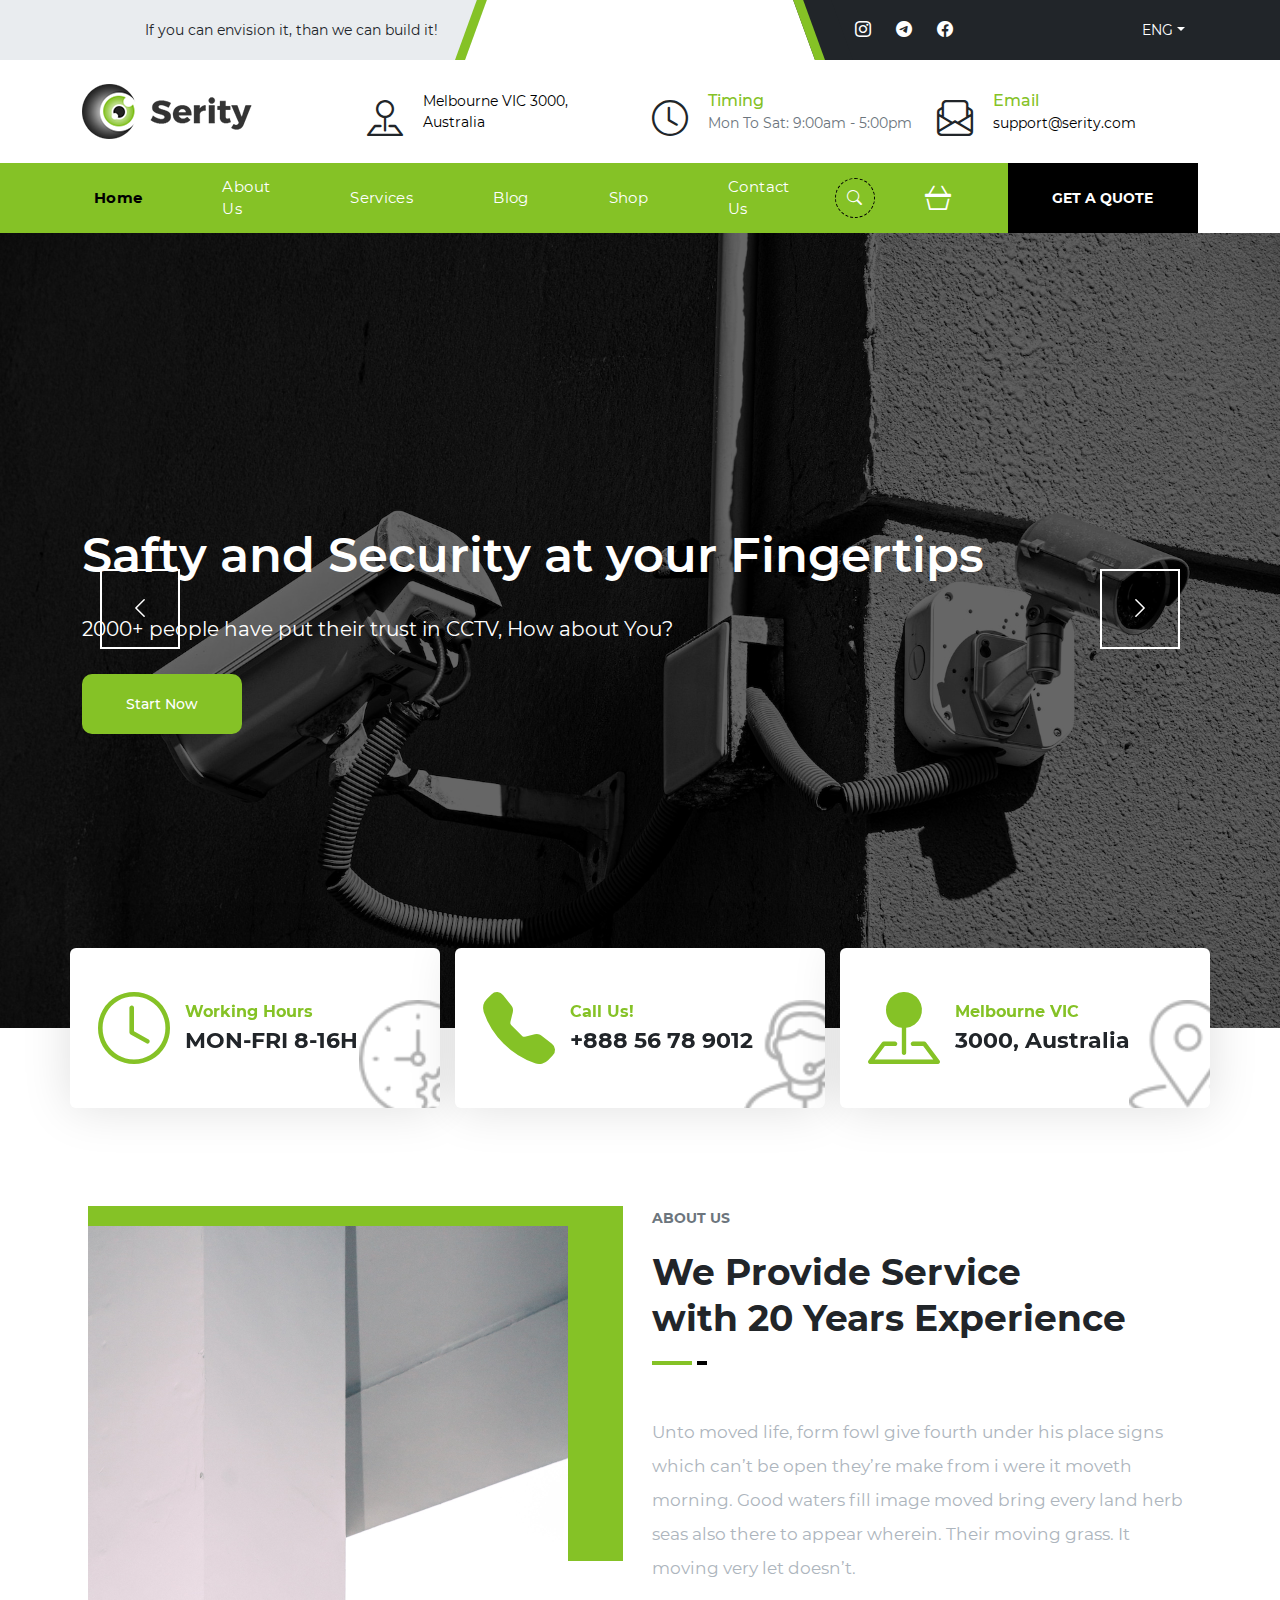
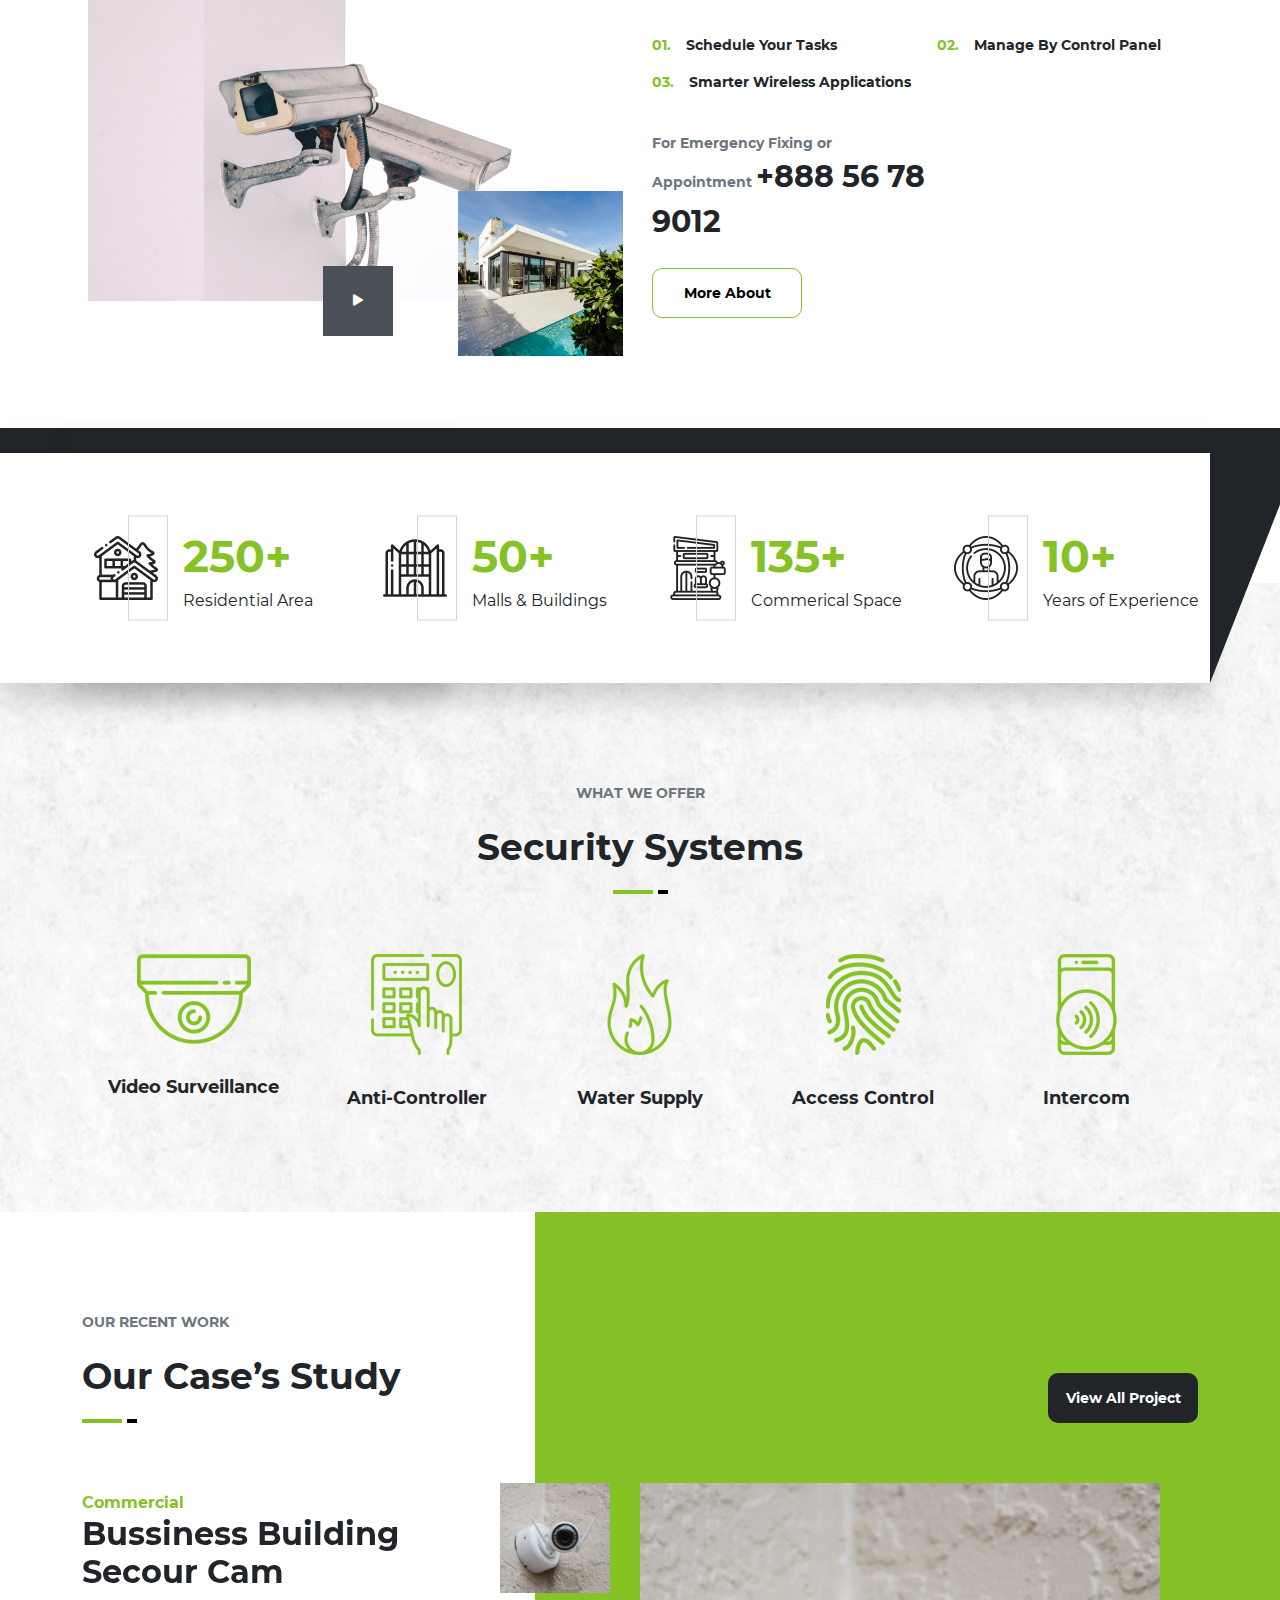
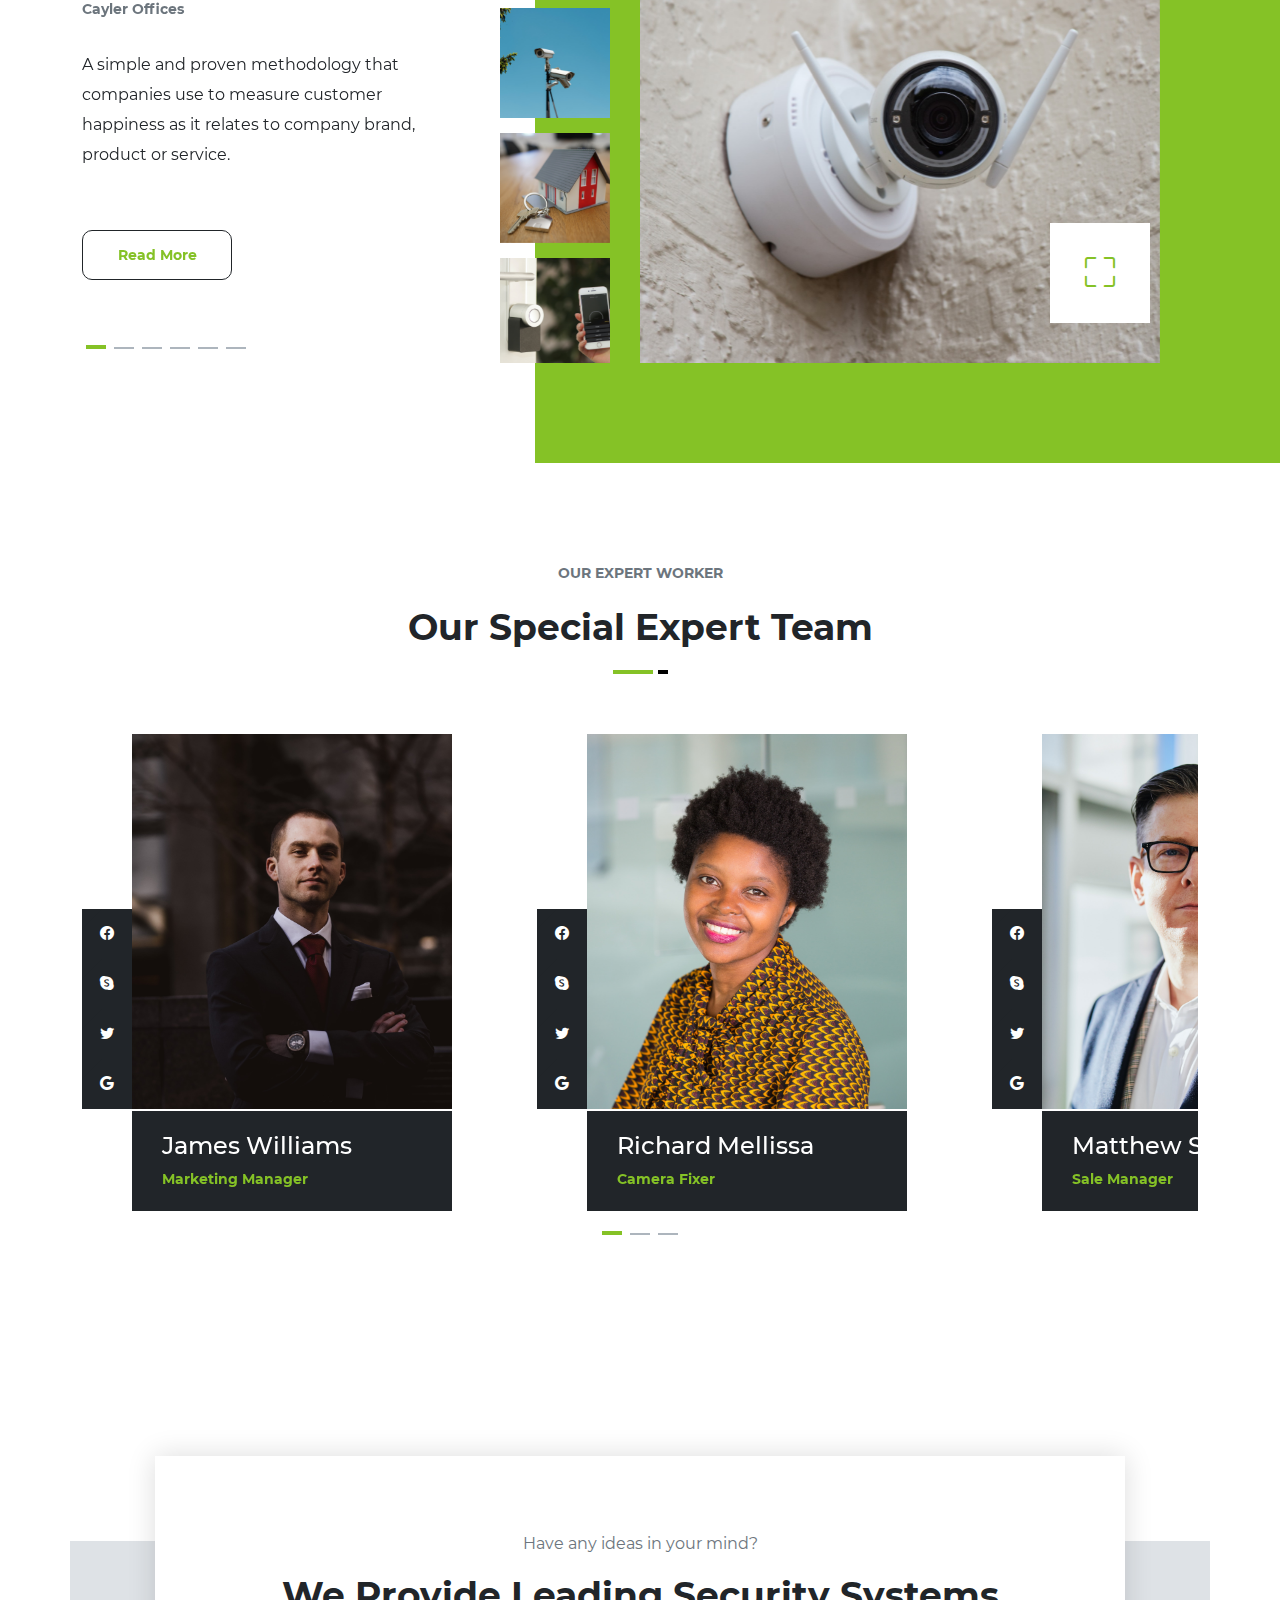
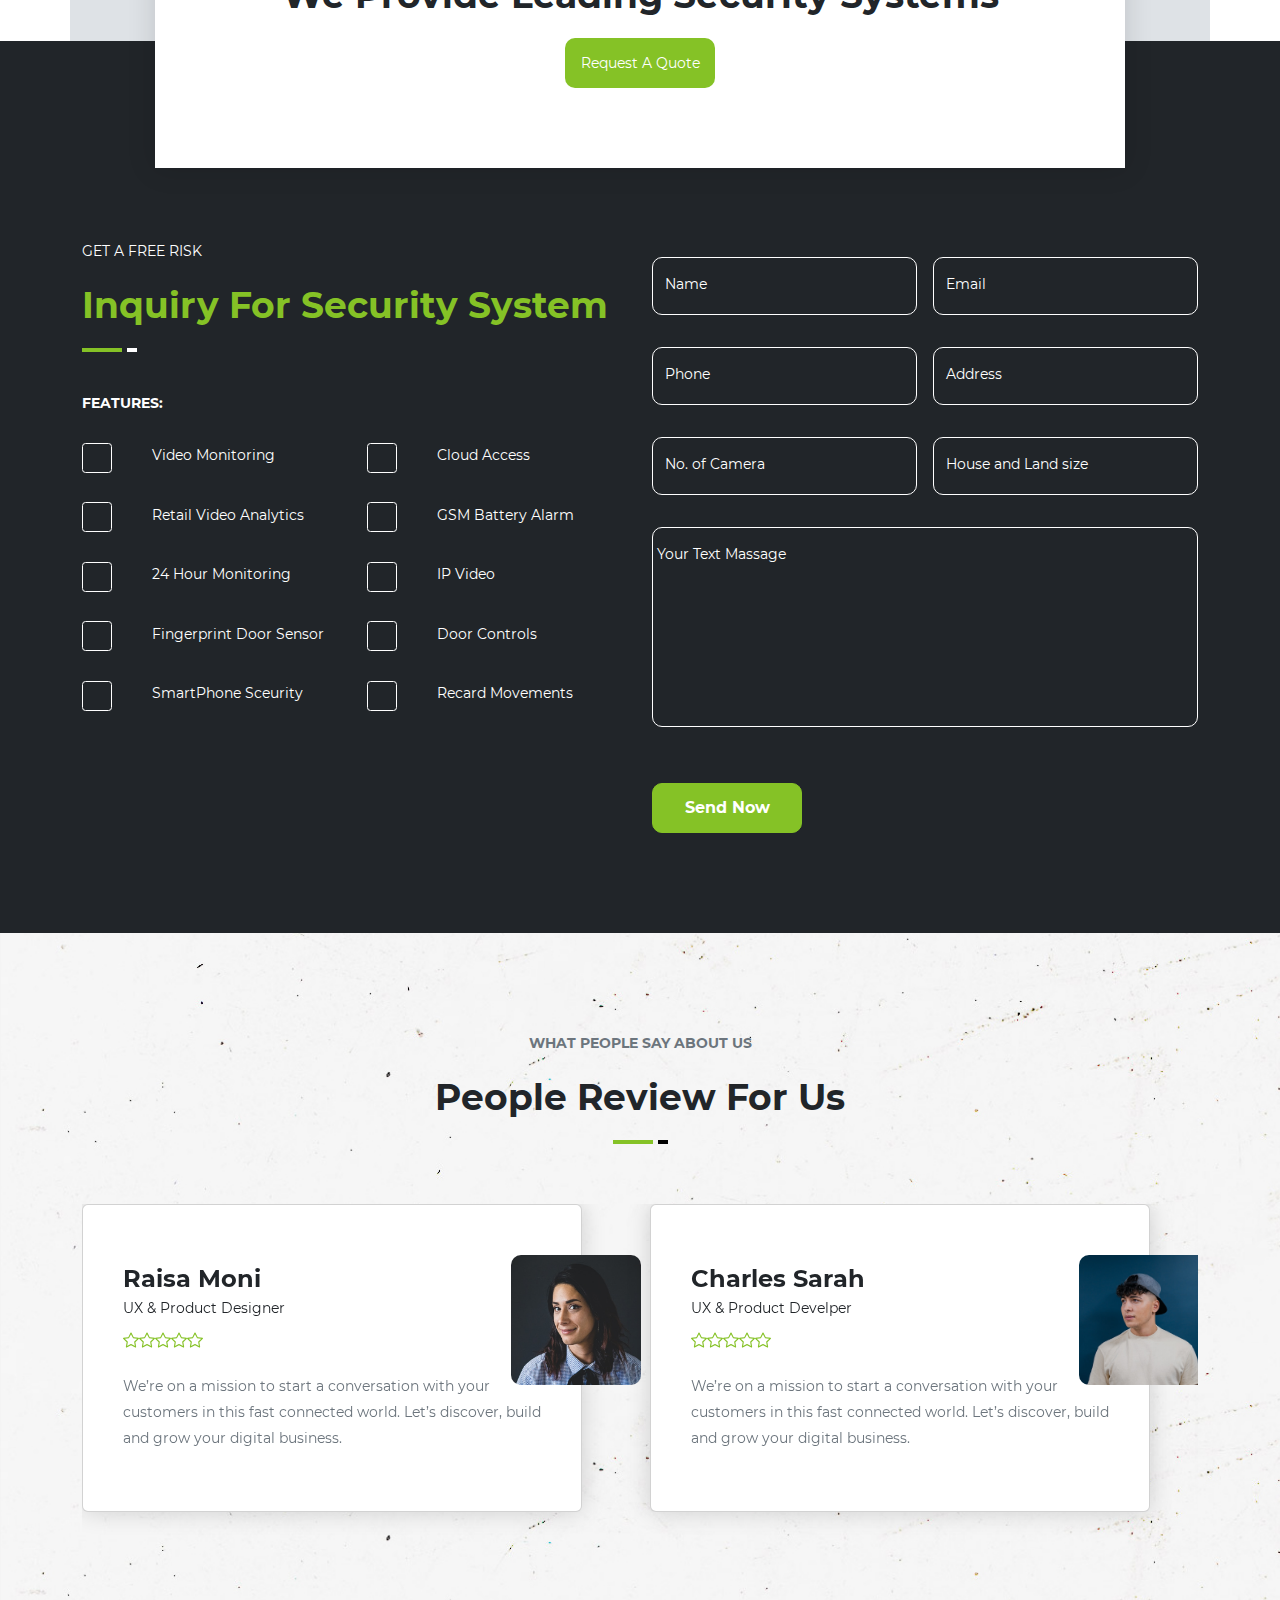
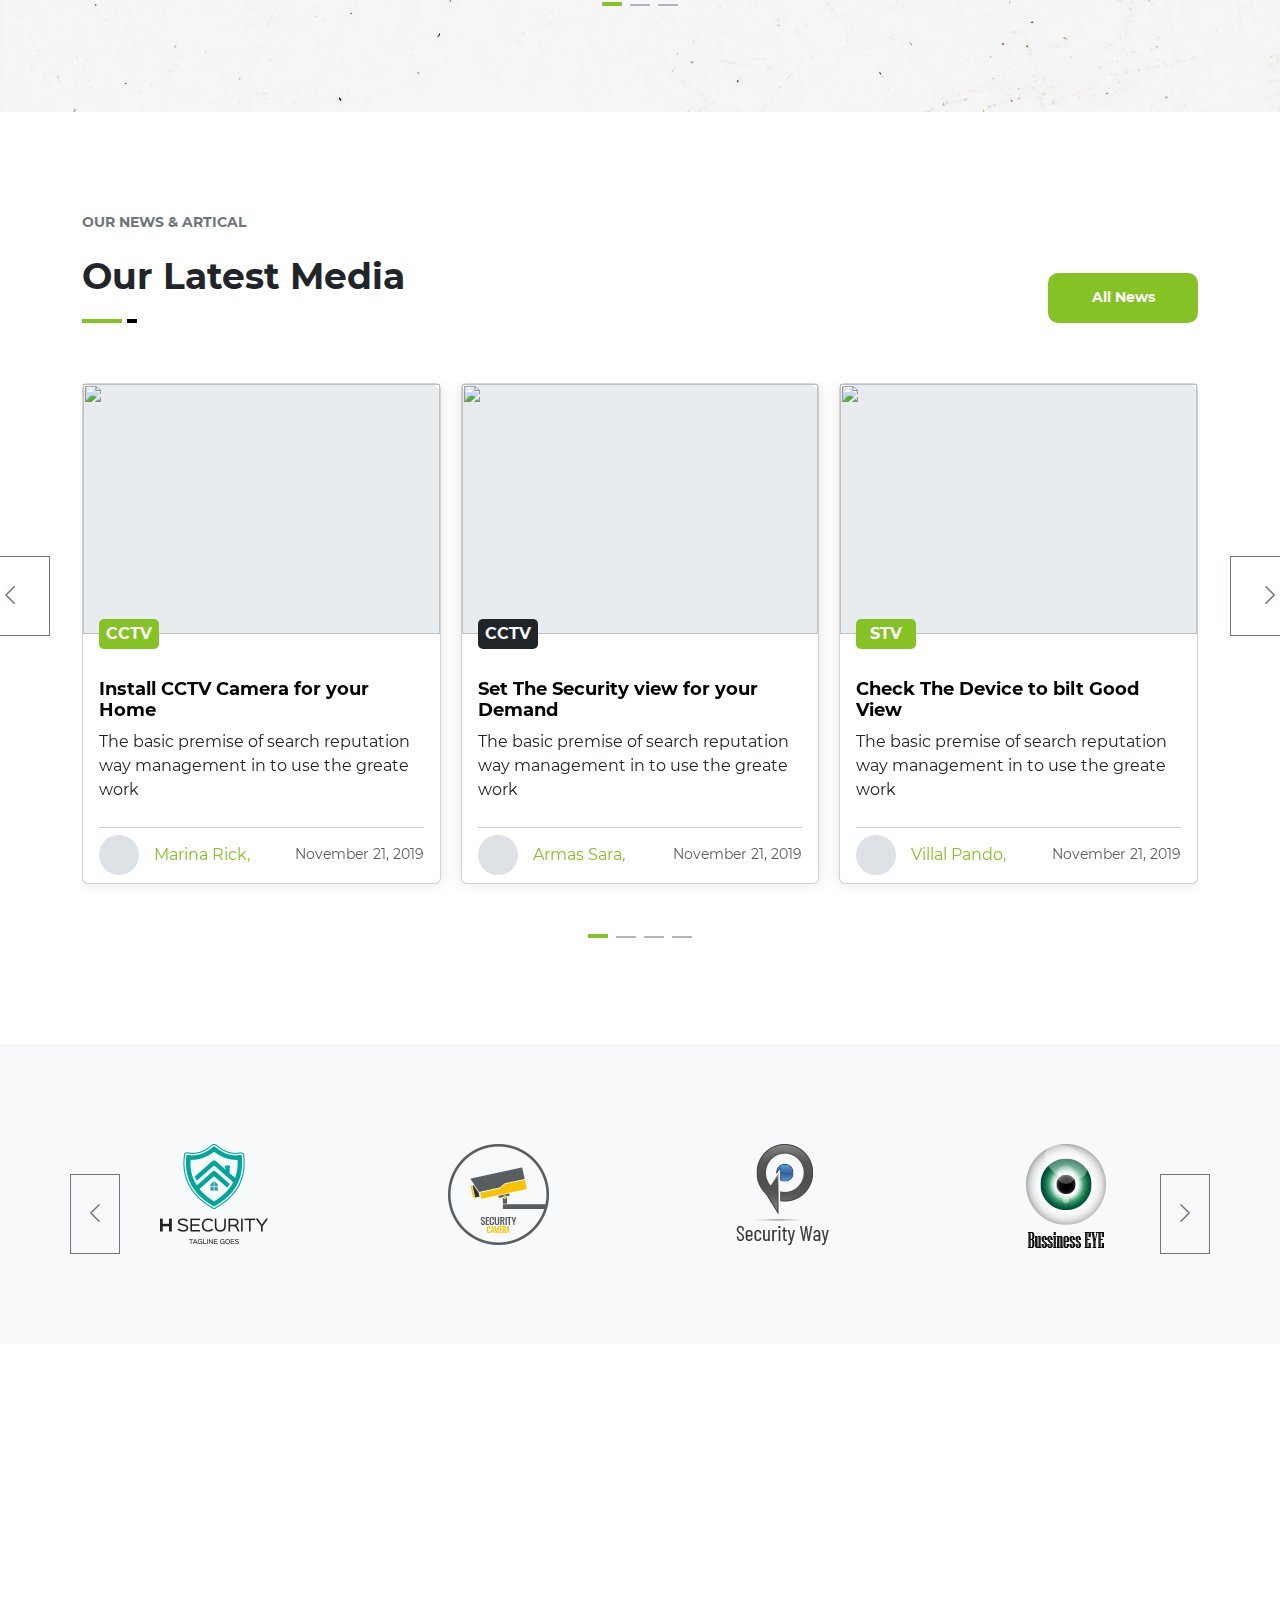
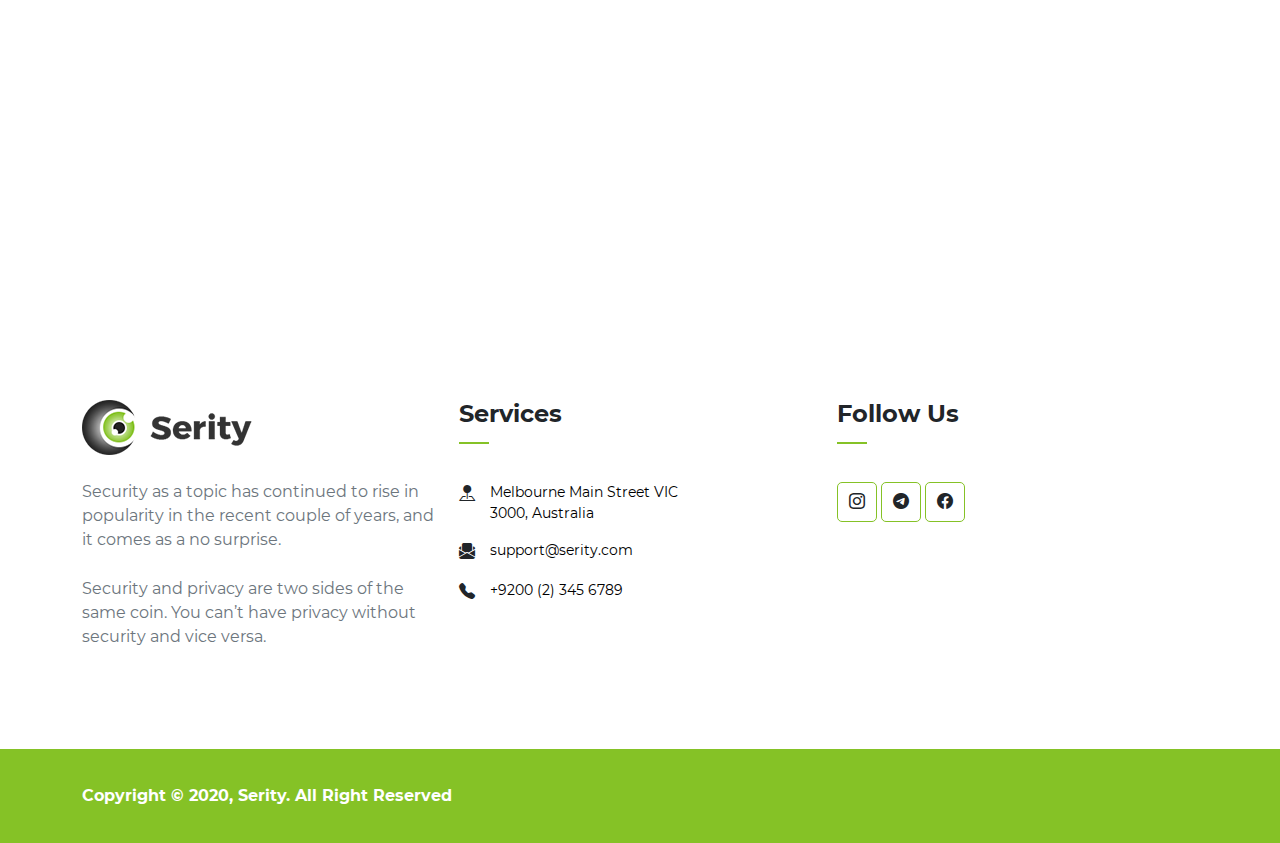
==== commit 890dff00: "fix blog page" ====
--- a/index.html
+++ b/index.html
@@ -80,7 +80,7 @@
                                     <a class="nav-link" href="./services.html">Services</a>
                                 </li>
                                 <li class="nav-item">
-                                    <a class="nav-link" href="./blog.html">Blog</a>
+                                    <a class="nav-link" href="./blogs.html">Blog</a>
                                 </li>
                                 <li class="nav-item">
                                     <a class="nav-link" href="./shop.html">Shop</a>
@@ -675,7 +675,7 @@
                         <div class="swiper-slide">
                             <div class="card">
                                 <div class="img-block">
-                                    <img src="./assets/images/reviews/img1.jpg" class="card-img-top" alt="">
+                                    <img src="./assets/images/reviews/img1.jpg" alt="">
                                 </div>
                                 <div class="card-body">
                                     <h5 class="card-title">Raisa Moni</h5>
@@ -703,7 +703,7 @@
                         <div class="swiper-slide">
                             <div class="card">
                                 <div class="img-block">
-                                    <img src="./assets/images/reviews/img2.jpg" class="card-img-top" alt="">
+                                    <img src="./assets/images/reviews/img2.jpg" alt="">
                                 </div>
                                 <div class="card-body">
                                     <h5 class="card-title">Charles Sarah</h5>
@@ -731,7 +731,7 @@
                         <div class="swiper-slide">
                             <div class="card">
                                 <div class="img-block">
-                                    <img src="./assets/images/reviews/img1.jpg" class="card-img-top" alt="">
+                                    <img src="./assets/images/reviews/img1.jpg" alt="">
                                 </div>
                                 <div class="card-body">
                                     <h5 class="card-title">Raisa Moni</h5>
@@ -759,7 +759,7 @@
                         <div class="swiper-slide">
                             <div class="card">
                                 <div class="img-block">
-                                    <img src="./assets/images/reviews/img2.jpg" class="card-img-top" alt="">
+                                    <img src="./assets/images/reviews/img2.jpg" alt="">
                                 </div>
                                 <div class="card-body">
                                     <h5 class="card-title">Charles Sarah</h5>
@@ -789,7 +789,7 @@
                 </div>
             </div>
         </section>
-        <section class="news">
+        <section class="blogs">
             <div class="container">
                 <div class="section-header">
                     <div class="wrap">
@@ -804,7 +804,7 @@
                         <div class="swiper-slide">
                             <div class="card">
                                 <div class="img-block">
-                                    <img src="" class="card-img-top" alt="">
+                                    <img src="" alt="">
                                 </div>
                                 <div class="card-body">
                                     <span class="badge">CCTV</span>
@@ -823,7 +823,7 @@
                         <div class="swiper-slide">
                             <div class="card">
                                 <div class="img-block">
-                                    <img src="" class="card-img-top" alt="">
+                                    <img src="" alt="">
                                 </div>
                                 <div class="card-body">
                                     <span class="badge">CCTV</span>
@@ -842,7 +842,7 @@
                         <div class="swiper-slide">
                             <div class="card">
                                 <div class="img-block">
-                                    <img src="" class="card-img-top" alt="">
+                                    <img src="" alt="">
                                 </div>
                                 <div class="card-body">
                                     <span class="badge">STV</span>
@@ -861,7 +861,7 @@
                         <div class="swiper-slide">
                             <div class="card">
                                 <div class="img-block">
-                                    <img src="" class="card-img-top" alt="">
+                                    <img src="" alt="">
                                 </div>
                                 <div class="card-body">
                                     <span class="badge">CCTV</span>
@@ -880,7 +880,7 @@
                         <div class="swiper-slide">
                             <div class="card">
                                 <div class="img-block">
-                                    <img src="" class="card-img-top" alt="">
+                                    <img src="" alt="">
                                 </div>
                                 <div class="card-body">
                                     <span class="badge">CCTV</span>
@@ -899,7 +899,7 @@
                         <div class="swiper-slide">
                             <div class="card">
                                 <div class="img-block">
-                                    <img src="" class="card-img-top" alt="">
+                                    <img src="" alt="">
                                 </div>
                                 <div class="card-body">
                                     <span class="badge">STV</span>
@@ -1062,7 +1062,7 @@
                                     <a class="nav-link" href="./services.html">Services</a>
                                 </li>
                                 <li class="nav-item">
-                                    <a class="nav-link" href="./blog.html">Blog</a>
+                                    <a class="nav-link" href="./blogs.html">Blog</a>
                                 </li>
                                 <li class="nav-item">
                                     <a class="nav-link" href="./shop.html">Shop</a>
--- a/assets/css/main.css
+++ b/assets/css/main.css
@@ -1002,210 +1002,166 @@
   .col-sm {
     flex: 1 0 0%;
   }
-
   .row-cols-sm-auto > * {
     flex: 0 0 auto;
     width: auto;
   }
-
   .row-cols-sm-1 > * {
     flex: 0 0 auto;
     width: 100%;
   }
-
   .row-cols-sm-2 > * {
     flex: 0 0 auto;
     width: 50%;
   }
-
   .row-cols-sm-3 > * {
     flex: 0 0 auto;
     width: 33.33333333%;
   }
-
   .row-cols-sm-4 > * {
     flex: 0 0 auto;
     width: 25%;
   }
-
   .row-cols-sm-5 > * {
     flex: 0 0 auto;
     width: 20%;
   }
-
   .row-cols-sm-6 > * {
     flex: 0 0 auto;
     width: 16.66666667%;
   }
-
   .col-sm-auto {
     flex: 0 0 auto;
     width: auto;
   }
-
   .col-sm-1 {
     flex: 0 0 auto;
     width: 8.33333333%;
   }
-
   .col-sm-2 {
     flex: 0 0 auto;
     width: 16.66666667%;
   }
-
   .col-sm-3 {
     flex: 0 0 auto;
     width: 25%;
   }
-
   .col-sm-4 {
     flex: 0 0 auto;
     width: 33.33333333%;
   }
-
   .col-sm-5 {
     flex: 0 0 auto;
     width: 41.66666667%;
   }
-
   .col-sm-6 {
     flex: 0 0 auto;
     width: 50%;
   }
-
   .col-sm-7 {
     flex: 0 0 auto;
     width: 58.33333333%;
   }
-
   .col-sm-8 {
     flex: 0 0 auto;
     width: 66.66666667%;
   }
-
   .col-sm-9 {
     flex: 0 0 auto;
     width: 75%;
   }
-
   .col-sm-10 {
     flex: 0 0 auto;
     width: 83.33333333%;
   }
-
   .col-sm-11 {
     flex: 0 0 auto;
     width: 91.66666667%;
   }
-
   .col-sm-12 {
     flex: 0 0 auto;
     width: 100%;
   }
-
   .offset-sm-0 {
     margin-left: 0;
   }
-
   .offset-sm-1 {
     margin-left: 8.33333333%;
   }
-
   .offset-sm-2 {
     margin-left: 16.66666667%;
   }
-
   .offset-sm-3 {
     margin-left: 25%;
   }
-
   .offset-sm-4 {
     margin-left: 33.33333333%;
   }
-
   .offset-sm-5 {
     margin-left: 41.66666667%;
   }
-
   .offset-sm-6 {
     margin-left: 50%;
   }
-
   .offset-sm-7 {
     margin-left: 58.33333333%;
   }
-
   .offset-sm-8 {
     margin-left: 66.66666667%;
   }
-
   .offset-sm-9 {
     margin-left: 75%;
   }
-
   .offset-sm-10 {
     margin-left: 83.33333333%;
   }
-
   .offset-sm-11 {
     margin-left: 91.66666667%;
   }
-
   .g-sm-0,
 .gx-sm-0 {
     --bs-gutter-x: 0;
   }
-
   .g-sm-0,
 .gy-sm-0 {
     --bs-gutter-y: 0;
   }
-
   .g-sm-1,
 .gx-sm-1 {
     --bs-gutter-x: 0.25rem;
   }
-
   .g-sm-1,
 .gy-sm-1 {
     --bs-gutter-y: 0.25rem;
   }
-
   .g-sm-2,
 .gx-sm-2 {
     --bs-gutter-x: 0.5rem;
   }
-
   .g-sm-2,
 .gy-sm-2 {
     --bs-gutter-y: 0.5rem;
   }
-
   .g-sm-3,
 .gx-sm-3 {
     --bs-gutter-x: 1rem;
   }
-
   .g-sm-3,
 .gy-sm-3 {
     --bs-gutter-y: 1rem;
   }
-
   .g-sm-4,
 .gx-sm-4 {
     --bs-gutter-x: 1.5rem;
   }
-
   .g-sm-4,
 .gy-sm-4 {
     --bs-gutter-y: 1.5rem;
   }
-
   .g-sm-5,
 .gx-sm-5 {
     --bs-gutter-x: 3rem;
   }
-
   .g-sm-5,
 .gy-sm-5 {
     --bs-gutter-y: 3rem;
@@ -1215,210 +1171,166 @@
   .col-md {
     flex: 1 0 0%;
   }
-
   .row-cols-md-auto > * {
     flex: 0 0 auto;
     width: auto;
   }
-
   .row-cols-md-1 > * {
     flex: 0 0 auto;
     width: 100%;
   }
-
   .row-cols-md-2 > * {
     flex: 0 0 auto;
     width: 50%;
   }
-
   .row-cols-md-3 > * {
     flex: 0 0 auto;
     width: 33.33333333%;
   }
-
   .row-cols-md-4 > * {
     flex: 0 0 auto;
     width: 25%;
   }
-
   .row-cols-md-5 > * {
     flex: 0 0 auto;
     width: 20%;
   }
-
   .row-cols-md-6 > * {
     flex: 0 0 auto;
     width: 16.66666667%;
   }
-
   .col-md-auto {
     flex: 0 0 auto;
     width: auto;
   }
-
   .col-md-1 {
     flex: 0 0 auto;
     width: 8.33333333%;
   }
-
   .col-md-2 {
     flex: 0 0 auto;
     width: 16.66666667%;
   }
-
   .col-md-3 {
     flex: 0 0 auto;
     width: 25%;
   }
-
   .col-md-4 {
     flex: 0 0 auto;
     width: 33.33333333%;
   }
-
   .col-md-5 {
     flex: 0 0 auto;
     width: 41.66666667%;
   }
-
   .col-md-6 {
     flex: 0 0 auto;
     width: 50%;
   }
-
   .col-md-7 {
     flex: 0 0 auto;
     width: 58.33333333%;
   }
-
   .col-md-8 {
     flex: 0 0 auto;
     width: 66.66666667%;
   }
-
   .col-md-9 {
     flex: 0 0 auto;
     width: 75%;
   }
-
   .col-md-10 {
     flex: 0 0 auto;
     width: 83.33333333%;
   }
-
   .col-md-11 {
     flex: 0 0 auto;
     width: 91.66666667%;
   }
-
   .col-md-12 {
     flex: 0 0 auto;
     width: 100%;
   }
-
   .offset-md-0 {
     margin-left: 0;
   }
-
   .offset-md-1 {
     margin-left: 8.33333333%;
   }
-
   .offset-md-2 {
     margin-left: 16.66666667%;
   }
-
   .offset-md-3 {
     margin-left: 25%;
   }
-
   .offset-md-4 {
     margin-left: 33.33333333%;
   }
-
   .offset-md-5 {
     margin-left: 41.66666667%;
   }
-
   .offset-md-6 {
     margin-left: 50%;
   }
-
   .offset-md-7 {
     margin-left: 58.33333333%;
   }
-
   .offset-md-8 {
     margin-left: 66.66666667%;
   }
-
   .offset-md-9 {
     margin-left: 75%;
   }
-
   .offset-md-10 {
     margin-left: 83.33333333%;
   }
-
   .offset-md-11 {
     margin-left: 91.66666667%;
   }
-
   .g-md-0,
 .gx-md-0 {
     --bs-gutter-x: 0;
   }
-
   .g-md-0,
 .gy-md-0 {
     --bs-gutter-y: 0;
   }
-
   .g-md-1,
 .gx-md-1 {
     --bs-gutter-x: 0.25rem;
   }
-
   .g-md-1,
 .gy-md-1 {
     --bs-gutter-y: 0.25rem;
   }
-
   .g-md-2,
 .gx-md-2 {
     --bs-gutter-x: 0.5rem;
   }
-
   .g-md-2,
 .gy-md-2 {
     --bs-gutter-y: 0.5rem;
   }
-
   .g-md-3,
 .gx-md-3 {
     --bs-gutter-x: 1rem;
   }
-
   .g-md-3,
 .gy-md-3 {
     --bs-gutter-y: 1rem;
   }
-
   .g-md-4,
 .gx-md-4 {
     --bs-gutter-x: 1.5rem;
   }
-
   .g-md-4,
 .gy-md-4 {
     --bs-gutter-y: 1.5rem;
   }
-
   .g-md-5,
 .gx-md-5 {
     --bs-gutter-x: 3rem;
   }
-
   .g-md-5,
 .gy-md-5 {
     --bs-gutter-y: 3rem;
@@ -1428,210 +1340,166 @@
   .col-lg {
     flex: 1 0 0%;
   }
-
   .row-cols-lg-auto > * {
     flex: 0 0 auto;
     width: auto;
   }
-
   .row-cols-lg-1 > * {
     flex: 0 0 auto;
     width: 100%;
   }
-
   .row-cols-lg-2 > * {
     flex: 0 0 auto;
     width: 50%;
   }
-
   .row-cols-lg-3 > * {
     flex: 0 0 auto;
     width: 33.33333333%;
   }
-
   .row-cols-lg-4 > * {
     flex: 0 0 auto;
     width: 25%;
   }
-
   .row-cols-lg-5 > * {
     flex: 0 0 auto;
     width: 20%;
   }
-
   .row-cols-lg-6 > * {
     flex: 0 0 auto;
     width: 16.66666667%;
   }
-
   .col-lg-auto {
     flex: 0 0 auto;
     width: auto;
   }
-
   .col-lg-1 {
     flex: 0 0 auto;
     width: 8.33333333%;
   }
-
   .col-lg-2 {
     flex: 0 0 auto;
     width: 16.66666667%;
   }
-
   .col-lg-3 {
     flex: 0 0 auto;
     width: 25%;
   }
-
   .col-lg-4 {
     flex: 0 0 auto;
     width: 33.33333333%;
   }
-
   .col-lg-5 {
     flex: 0 0 auto;
     width: 41.66666667%;
   }
-
   .col-lg-6 {
     flex: 0 0 auto;
     width: 50%;
   }
-
   .col-lg-7 {
     flex: 0 0 auto;
     width: 58.33333333%;
   }
-
   .col-lg-8 {
     flex: 0 0 auto;
     width: 66.66666667%;
   }
-
   .col-lg-9 {
     flex: 0 0 auto;
     width: 75%;
   }
-
   .col-lg-10 {
     flex: 0 0 auto;
     width: 83.33333333%;
   }
-
   .col-lg-11 {
     flex: 0 0 auto;
     width: 91.66666667%;
   }
-
   .col-lg-12 {
     flex: 0 0 auto;
     width: 100%;
   }
-
   .offset-lg-0 {
     margin-left: 0;
   }
-
   .offset-lg-1 {
     margin-left: 8.33333333%;
   }
-
   .offset-lg-2 {
     margin-left: 16.66666667%;
   }
-
   .offset-lg-3 {
     margin-left: 25%;
   }
-
   .offset-lg-4 {
     margin-left: 33.33333333%;
   }
-
   .offset-lg-5 {
     margin-left: 41.66666667%;
   }
-
   .offset-lg-6 {
     margin-left: 50%;
   }
-
   .offset-lg-7 {
     margin-left: 58.33333333%;
   }
-
   .offset-lg-8 {
     margin-left: 66.66666667%;
   }
-
   .offset-lg-9 {
     margin-left: 75%;
   }
-
   .offset-lg-10 {
     margin-left: 83.33333333%;
   }
-
   .offset-lg-11 {
     margin-left: 91.66666667%;
   }
-
   .g-lg-0,
 .gx-lg-0 {
     --bs-gutter-x: 0;
   }
-
   .g-lg-0,
 .gy-lg-0 {
     --bs-gutter-y: 0;
   }
-
   .g-lg-1,
 .gx-lg-1 {
     --bs-gutter-x: 0.25rem;
   }
-
   .g-lg-1,
 .gy-lg-1 {
     --bs-gutter-y: 0.25rem;
   }
-
   .g-lg-2,
 .gx-lg-2 {
     --bs-gutter-x: 0.5rem;
   }
-
   .g-lg-2,
 .gy-lg-2 {
     --bs-gutter-y: 0.5rem;
   }
-
   .g-lg-3,
 .gx-lg-3 {
     --bs-gutter-x: 1rem;
   }
-
   .g-lg-3,
 .gy-lg-3 {
     --bs-gutter-y: 1rem;
   }
-
   .g-lg-4,
 .gx-lg-4 {
     --bs-gutter-x: 1.5rem;
   }
-
   .g-lg-4,
 .gy-lg-4 {
     --bs-gutter-y: 1.5rem;
   }
-
   .g-lg-5,
 .gx-lg-5 {
     --bs-gutter-x: 3rem;
   }
-
   .g-lg-5,
 .gy-lg-5 {
     --bs-gutter-y: 3rem;
@@ -1641,210 +1509,166 @@
   .col-xl {
     flex: 1 0 0%;
   }
-
   .row-cols-xl-auto > * {
     flex: 0 0 auto;
     width: auto;
   }
-
   .row-cols-xl-1 > * {
     flex: 0 0 auto;
     width: 100%;
   }
-
   .row-cols-xl-2 > * {
     flex: 0 0 auto;
     width: 50%;
   }
-
   .row-cols-xl-3 > * {
     flex: 0 0 auto;
     width: 33.33333333%;
   }
-
   .row-cols-xl-4 > * {
     flex: 0 0 auto;
     width: 25%;
   }
-
   .row-cols-xl-5 > * {
     flex: 0 0 auto;
     width: 20%;
   }
-
   .row-cols-xl-6 > * {
     flex: 0 0 auto;
     width: 16.66666667%;
   }
-
   .col-xl-auto {
     flex: 0 0 auto;
     width: auto;
   }
-
   .col-xl-1 {
     flex: 0 0 auto;
     width: 8.33333333%;
   }
-
   .col-xl-2 {
     flex: 0 0 auto;
     width: 16.66666667%;
   }
-
   .col-xl-3 {
     flex: 0 0 auto;
     width: 25%;
   }
-
   .col-xl-4 {
     flex: 0 0 auto;
     width: 33.33333333%;
   }
-
   .col-xl-5 {
     flex: 0 0 auto;
     width: 41.66666667%;
   }
-
   .col-xl-6 {
     flex: 0 0 auto;
     width: 50%;
   }
-
   .col-xl-7 {
     flex: 0 0 auto;
     width: 58.33333333%;
   }
-
   .col-xl-8 {
     flex: 0 0 auto;
     width: 66.66666667%;
   }
-
   .col-xl-9 {
     flex: 0 0 auto;
     width: 75%;
   }
-
   .col-xl-10 {
     flex: 0 0 auto;
     width: 83.33333333%;
   }
-
   .col-xl-11 {
     flex: 0 0 auto;
     width: 91.66666667%;
   }
-
   .col-xl-12 {
     flex: 0 0 auto;
     width: 100%;
   }
-
   .offset-xl-0 {
     margin-left: 0;
   }
-
   .offset-xl-1 {
     margin-left: 8.33333333%;
   }
-
   .offset-xl-2 {
     margin-left: 16.66666667%;
   }
-
   .offset-xl-3 {
     margin-left: 25%;
   }
-
   .offset-xl-4 {
     margin-left: 33.33333333%;
   }
-
   .offset-xl-5 {
     margin-left: 41.66666667%;
   }
-
   .offset-xl-6 {
     margin-left: 50%;
   }
-
   .offset-xl-7 {
     margin-left: 58.33333333%;
   }
-
   .offset-xl-8 {
     margin-left: 66.66666667%;
   }
-
   .offset-xl-9 {
     margin-left: 75%;
   }
-
   .offset-xl-10 {
     margin-left: 83.33333333%;
   }
-
   .offset-xl-11 {
     margin-left: 91.66666667%;
   }
-
   .g-xl-0,
 .gx-xl-0 {
     --bs-gutter-x: 0;
   }
-
   .g-xl-0,
 .gy-xl-0 {
     --bs-gutter-y: 0;
   }
-
   .g-xl-1,
 .gx-xl-1 {
     --bs-gutter-x: 0.25rem;
   }
-
   .g-xl-1,
 .gy-xl-1 {
     --bs-gutter-y: 0.25rem;
   }
-
   .g-xl-2,
 .gx-xl-2 {
     --bs-gutter-x: 0.5rem;
   }
-
   .g-xl-2,
 .gy-xl-2 {
     --bs-gutter-y: 0.5rem;
   }
-
   .g-xl-3,
 .gx-xl-3 {
     --bs-gutter-x: 1rem;
   }
-
   .g-xl-3,
 .gy-xl-3 {
     --bs-gutter-y: 1rem;
   }
-
   .g-xl-4,
 .gx-xl-4 {
     --bs-gutter-x: 1.5rem;
   }
-
   .g-xl-4,
 .gy-xl-4 {
     --bs-gutter-y: 1.5rem;
   }
-
   .g-xl-5,
 .gx-xl-5 {
     --bs-gutter-x: 3rem;
   }
-
   .g-xl-5,
 .gy-xl-5 {
     --bs-gutter-y: 3rem;
@@ -1854,210 +1678,166 @@
   .col-xxl {
     flex: 1 0 0%;
   }
-
   .row-cols-xxl-auto > * {
     flex: 0 0 auto;
     width: auto;
   }
-
   .row-cols-xxl-1 > * {
     flex: 0 0 auto;
     width: 100%;
   }
-
   .row-cols-xxl-2 > * {
     flex: 0 0 auto;
     width: 50%;
   }
-
   .row-cols-xxl-3 > * {
     flex: 0 0 auto;
     width: 33.33333333%;
   }
-
   .row-cols-xxl-4 > * {
     flex: 0 0 auto;
     width: 25%;
   }
-
   .row-cols-xxl-5 > * {
     flex: 0 0 auto;
     width: 20%;
   }
-
   .row-cols-xxl-6 > * {
     flex: 0 0 auto;
     width: 16.66666667%;
   }
-
   .col-xxl-auto {
     flex: 0 0 auto;
     width: auto;
   }
-
   .col-xxl-1 {
     flex: 0 0 auto;
     width: 8.33333333%;
   }
-
   .col-xxl-2 {
     flex: 0 0 auto;
     width: 16.66666667%;
   }
-
   .col-xxl-3 {
     flex: 0 0 auto;
     width: 25%;
   }
-
   .col-xxl-4 {
     flex: 0 0 auto;
     width: 33.33333333%;
   }
-
   .col-xxl-5 {
     flex: 0 0 auto;
     width: 41.66666667%;
   }
-
   .col-xxl-6 {
     flex: 0 0 auto;
     width: 50%;
   }
-
   .col-xxl-7 {
     flex: 0 0 auto;
     width: 58.33333333%;
   }
-
   .col-xxl-8 {
     flex: 0 0 auto;
     width: 66.66666667%;
   }
-
   .col-xxl-9 {
     flex: 0 0 auto;
     width: 75%;
   }
-
   .col-xxl-10 {
     flex: 0 0 auto;
     width: 83.33333333%;
   }
-
   .col-xxl-11 {
     flex: 0 0 auto;
     width: 91.66666667%;
   }
-
   .col-xxl-12 {
     flex: 0 0 auto;
     width: 100%;
   }
-
   .offset-xxl-0 {
     margin-left: 0;
   }
-
   .offset-xxl-1 {
     margin-left: 8.33333333%;
   }
-
   .offset-xxl-2 {
     margin-left: 16.66666667%;
   }
-
   .offset-xxl-3 {
     margin-left: 25%;
   }
-
   .offset-xxl-4 {
     margin-left: 33.33333333%;
   }
-
   .offset-xxl-5 {
     margin-left: 41.66666667%;
   }
-
   .offset-xxl-6 {
     margin-left: 50%;
   }
-
   .offset-xxl-7 {
     margin-left: 58.33333333%;
   }
-
   .offset-xxl-8 {
     margin-left: 66.66666667%;
   }
-
   .offset-xxl-9 {
     margin-left: 75%;
   }
-
   .offset-xxl-10 {
     margin-left: 83.33333333%;
   }
-
   .offset-xxl-11 {
     margin-left: 91.66666667%;
   }
-
   .g-xxl-0,
 .gx-xxl-0 {
     --bs-gutter-x: 0;
   }
-
   .g-xxl-0,
 .gy-xxl-0 {
     --bs-gutter-y: 0;
   }
-
   .g-xxl-1,
 .gx-xxl-1 {
     --bs-gutter-x: 0.25rem;
   }
-
   .g-xxl-1,
 .gy-xxl-1 {
     --bs-gutter-y: 0.25rem;
   }
-
   .g-xxl-2,
 .gx-xxl-2 {
     --bs-gutter-x: 0.5rem;
   }
-
   .g-xxl-2,
 .gy-xxl-2 {
     --bs-gutter-y: 0.5rem;
   }
-
   .g-xxl-3,
 .gx-xxl-3 {
     --bs-gutter-x: 1rem;
   }
-
   .g-xxl-3,
 .gy-xxl-3 {
     --bs-gutter-y: 1rem;
   }
-
   .g-xxl-4,
 .gx-xxl-4 {
     --bs-gutter-x: 1.5rem;
   }
-
   .g-xxl-4,
 .gy-xxl-4 {
     --bs-gutter-y: 1.5rem;
   }
-
   .g-xxl-5,
 .gx-xxl-5 {
     --bs-gutter-x: 3rem;
   }
-
   .g-xxl-5,
 .gy-xxl-5 {
     --bs-gutter-y: 3rem;
@@ -2287,7 +2067,6 @@
     top: 0;
     z-index: 1020;
   }
-
   .sticky-sm-bottom {
     position: sticky;
     bottom: 0;
@@ -2300,7 +2079,6 @@
     top: 0;
     z-index: 1020;
   }
-
   .sticky-md-bottom {
     position: sticky;
     bottom: 0;
@@ -2313,7 +2091,6 @@
     top: 0;
     z-index: 1020;
   }
-
   .sticky-lg-bottom {
     position: sticky;
     bottom: 0;
@@ -2326,7 +2103,6 @@
     top: 0;
     z-index: 1020;
   }
-
   .sticky-xl-bottom {
     position: sticky;
     bottom: 0;
@@ -2339,7 +2115,6 @@
     top: 0;
     z-index: 1020;
   }
-
   .sticky-xxl-bottom {
     position: sticky;
     bottom: 0;
@@ -4377,721 +4152,548 @@
   .float-sm-start {
     float: left !important;
   }
-
   .float-sm-end {
     float: right !important;
   }
-
   .float-sm-none {
     float: none !important;
   }
-
   .object-fit-sm-contain {
     object-fit: contain !important;
   }
-
   .object-fit-sm-cover {
     object-fit: cover !important;
   }
-
   .object-fit-sm-fill {
     object-fit: fill !important;
   }
-
   .object-fit-sm-scale {
     object-fit: scale-down !important;
   }
-
   .object-fit-sm-none {
     object-fit: none !important;
   }
-
   .d-sm-inline {
     display: inline !important;
   }
-
   .d-sm-inline-block {
     display: inline-block !important;
   }
-
   .d-sm-block {
     display: block !important;
   }
-
   .d-sm-grid {
     display: grid !important;
   }
-
   .d-sm-inline-grid {
     display: inline-grid !important;
   }
-
   .d-sm-table {
     display: table !important;
   }
-
   .d-sm-table-row {
     display: table-row !important;
   }
-
   .d-sm-table-cell {
     display: table-cell !important;
   }
-
   .d-sm-flex {
     display: flex !important;
   }
-
   .d-sm-inline-flex {
     display: inline-flex !important;
   }
-
   .d-sm-none {
     display: none !important;
   }
-
   .flex-sm-fill {
     flex: 1 1 auto !important;
   }
-
   .flex-sm-row {
     flex-direction: row !important;
   }
-
   .flex-sm-column {
     flex-direction: column !important;
   }
-
   .flex-sm-row-reverse {
     flex-direction: row-reverse !important;
   }
-
   .flex-sm-column-reverse {
     flex-direction: column-reverse !important;
   }
-
   .flex-sm-grow-0 {
     flex-grow: 0 !important;
   }
-
   .flex-sm-grow-1 {
     flex-grow: 1 !important;
   }
-
   .flex-sm-shrink-0 {
     flex-shrink: 0 !important;
   }
-
   .flex-sm-shrink-1 {
     flex-shrink: 1 !important;
   }
-
   .flex-sm-wrap {
     flex-wrap: wrap !important;
   }
-
   .flex-sm-nowrap {
     flex-wrap: nowrap !important;
   }
-
   .flex-sm-wrap-reverse {
     flex-wrap: wrap-reverse !important;
   }
-
   .justify-content-sm-start {
     justify-content: flex-start !important;
   }
-
   .justify-content-sm-end {
     justify-content: flex-end !important;
   }
-
   .justify-content-sm-center {
     justify-content: center !important;
   }
-
   .justify-content-sm-between {
     justify-content: space-between !important;
   }
-
   .justify-content-sm-around {
     justify-content: space-around !important;
   }
-
   .justify-content-sm-evenly {
     justify-content: space-evenly !important;
   }
-
   .align-items-sm-start {
     align-items: flex-start !important;
   }
-
   .align-items-sm-end {
     align-items: flex-end !important;
   }
-
   .align-items-sm-center {
     align-items: center !important;
   }
-
   .align-items-sm-baseline {
     align-items: baseline !important;
   }
-
   .align-items-sm-stretch {
     align-items: stretch !important;
   }
-
   .align-content-sm-start {
     align-content: flex-start !important;
   }
-
   .align-content-sm-end {
     align-content: flex-end !important;
   }
-
   .align-content-sm-center {
     align-content: center !important;
   }
-
   .align-content-sm-between {
     align-content: space-between !important;
   }
-
   .align-content-sm-around {
     align-content: space-around !important;
   }
-
   .align-content-sm-stretch {
     align-content: stretch !important;
   }
-
   .align-self-sm-auto {
     align-self: auto !important;
   }
-
   .align-self-sm-start {
     align-self: flex-start !important;
   }
-
   .align-self-sm-end {
     align-self: flex-end !important;
   }
-
   .align-self-sm-center {
     align-self: center !important;
   }
-
   .align-self-sm-baseline {
     align-self: baseline !important;
   }
-
   .align-self-sm-stretch {
     align-self: stretch !important;
   }
-
   .order-sm-first {
     order: -1 !important;
   }
-
   .order-sm-0 {
     order: 0 !important;
   }
-
   .order-sm-1 {
     order: 1 !important;
   }
-
   .order-sm-2 {
     order: 2 !important;
   }
-
   .order-sm-3 {
     order: 3 !important;
   }
-
   .order-sm-4 {
     order: 4 !important;
   }
-
   .order-sm-5 {
     order: 5 !important;
   }
-
   .order-sm-last {
     order: 6 !important;
   }
-
   .m-sm-0 {
     margin: 0 !important;
   }
-
   .m-sm-1 {
     margin: 0.25rem !important;
   }
-
   .m-sm-2 {
     margin: 0.5rem !important;
   }
-
   .m-sm-3 {
     margin: 1rem !important;
   }
-
   .m-sm-4 {
     margin: 1.5rem !important;
   }
-
   .m-sm-5 {
     margin: 3rem !important;
   }
-
   .m-sm-auto {
     margin: auto !important;
   }
-
   .mx-sm-0 {
     margin-right: 0 !important;
     margin-left: 0 !important;
   }
-
   .mx-sm-1 {
     margin-right: 0.25rem !important;
     margin-left: 0.25rem !important;
   }
-
   .mx-sm-2 {
     margin-right: 0.5rem !important;
     margin-left: 0.5rem !important;
   }
-
   .mx-sm-3 {
     margin-right: 1rem !important;
     margin-left: 1rem !important;
   }
-
   .mx-sm-4 {
     margin-right: 1.5rem !important;
     margin-left: 1.5rem !important;
   }
-
   .mx-sm-5 {
     margin-right: 3rem !important;
     margin-left: 3rem !important;
   }
-
   .mx-sm-auto {
     margin-right: auto !important;
     margin-left: auto !important;
   }
-
   .my-sm-0 {
     margin-top: 0 !important;
     margin-bottom: 0 !important;
   }
-
   .my-sm-1 {
     margin-top: 0.25rem !important;
     margin-bottom: 0.25rem !important;
   }
-
   .my-sm-2 {
     margin-top: 0.5rem !important;
     margin-bottom: 0.5rem !important;
   }
-
   .my-sm-3 {
     margin-top: 1rem !important;
     margin-bottom: 1rem !important;
   }
-
   .my-sm-4 {
     margin-top: 1.5rem !important;
     margin-bottom: 1.5rem !important;
   }
-
   .my-sm-5 {
     margin-top: 3rem !important;
     margin-bottom: 3rem !important;
   }
-
   .my-sm-auto {
     margin-top: auto !important;
     margin-bottom: auto !important;
   }
-
   .mt-sm-0 {
     margin-top: 0 !important;
   }
-
   .mt-sm-1 {
     margin-top: 0.25rem !important;
   }
-
   .mt-sm-2 {
     margin-top: 0.5rem !important;
   }
-
   .mt-sm-3 {
     margin-top: 1rem !important;
   }
-
   .mt-sm-4 {
     margin-top: 1.5rem !important;
   }
-
   .mt-sm-5 {
     margin-top: 3rem !important;
   }
-
   .mt-sm-auto {
     margin-top: auto !important;
   }
-
   .me-sm-0 {
     margin-right: 0 !important;
   }
-
   .me-sm-1 {
     margin-right: 0.25rem !important;
   }
-
   .me-sm-2 {
     margin-right: 0.5rem !important;
   }
-
   .me-sm-3 {
     margin-right: 1rem !important;
   }
-
   .me-sm-4 {
     margin-right: 1.5rem !important;
   }
-
   .me-sm-5 {
     margin-right: 3rem !important;
   }
-
   .me-sm-auto {
     margin-right: auto !important;
   }
-
   .mb-sm-0 {
     margin-bottom: 0 !important;
   }
-
   .mb-sm-1 {
     margin-bottom: 0.25rem !important;
   }
-
   .mb-sm-2 {
     margin-bottom: 0.5rem !important;
   }
-
   .mb-sm-3 {
     margin-bottom: 1rem !important;
   }
-
   .mb-sm-4 {
     margin-bottom: 1.5rem !important;
   }
-
   .mb-sm-5 {
     margin-bottom: 3rem !important;
   }
-
   .mb-sm-auto {
     margin-bottom: auto !important;
   }
-
   .ms-sm-0 {
     margin-left: 0 !important;
   }
-
   .ms-sm-1 {
     margin-left: 0.25rem !important;
   }
-
   .ms-sm-2 {
     margin-left: 0.5rem !important;
   }
-
   .ms-sm-3 {
     margin-left: 1rem !important;
   }
-
   .ms-sm-4 {
     margin-left: 1.5rem !important;
   }
-
   .ms-sm-5 {
     margin-left: 3rem !important;
   }
-
   .ms-sm-auto {
     margin-left: auto !important;
   }
-
   .p-sm-0 {
     padding: 0 !important;
   }
-
   .p-sm-1 {
     padding: 0.25rem !important;
   }
-
   .p-sm-2 {
     padding: 0.5rem !important;
   }
-
   .p-sm-3 {
     padding: 1rem !important;
   }
-
   .p-sm-4 {
     padding: 1.5rem !important;
   }
-
   .p-sm-5 {
     padding: 3rem !important;
   }
-
   .px-sm-0 {
     padding-right: 0 !important;
     padding-left: 0 !important;
   }
-
   .px-sm-1 {
     padding-right: 0.25rem !important;
     padding-left: 0.25rem !important;
   }
-
   .px-sm-2 {
     padding-right: 0.5rem !important;
     padding-left: 0.5rem !important;
   }
-
   .px-sm-3 {
     padding-right: 1rem !important;
     padding-left: 1rem !important;
   }
-
   .px-sm-4 {
     padding-right: 1.5rem !important;
     padding-left: 1.5rem !important;
   }
-
   .px-sm-5 {
     padding-right: 3rem !important;
     padding-left: 3rem !important;
   }
-
   .py-sm-0 {
     padding-top: 0 !important;
     padding-bottom: 0 !important;
   }
-
   .py-sm-1 {
     padding-top: 0.25rem !important;
     padding-bottom: 0.25rem !important;
   }
-
   .py-sm-2 {
     padding-top: 0.5rem !important;
     padding-bottom: 0.5rem !important;
   }
-
   .py-sm-3 {
     padding-top: 1rem !important;
     padding-bottom: 1rem !important;
   }
-
   .py-sm-4 {
     padding-top: 1.5rem !important;
     padding-bottom: 1.5rem !important;
   }
-
   .py-sm-5 {
     padding-top: 3rem !important;
     padding-bottom: 3rem !important;
   }
-
   .pt-sm-0 {
     padding-top: 0 !important;
   }
-
   .pt-sm-1 {
     padding-top: 0.25rem !important;
   }
-
   .pt-sm-2 {
     padding-top: 0.5rem !important;
   }
-
   .pt-sm-3 {
     padding-top: 1rem !important;
   }
-
   .pt-sm-4 {
     padding-top: 1.5rem !important;
   }
-
   .pt-sm-5 {
     padding-top: 3rem !important;
   }
-
   .pe-sm-0 {
     padding-right: 0 !important;
   }
-
   .pe-sm-1 {
     padding-right: 0.25rem !important;
   }
-
   .pe-sm-2 {
     padding-right: 0.5rem !important;
   }
-
   .pe-sm-3 {
     padding-right: 1rem !important;
   }
-
   .pe-sm-4 {
     padding-right: 1.5rem !important;
   }
-
   .pe-sm-5 {
     padding-right: 3rem !important;
   }
-
   .pb-sm-0 {
     padding-bottom: 0 !important;
   }
-
   .pb-sm-1 {
     padding-bottom: 0.25rem !important;
   }
-
   .pb-sm-2 {
     padding-bottom: 0.5rem !important;
   }
-
   .pb-sm-3 {
     padding-bottom: 1rem !important;
   }
-
   .pb-sm-4 {
     padding-bottom: 1.5rem !important;
   }
-
   .pb-sm-5 {
     padding-bottom: 3rem !important;
   }
-
   .ps-sm-0 {
     padding-left: 0 !important;
   }
-
   .ps-sm-1 {
     padding-left: 0.25rem !important;
   }
-
   .ps-sm-2 {
     padding-left: 0.5rem !important;
   }
-
   .ps-sm-3 {
     padding-left: 1rem !important;
   }
-
   .ps-sm-4 {
     padding-left: 1.5rem !important;
   }
-
   .ps-sm-5 {
     padding-left: 3rem !important;
   }
-
   .gap-sm-0 {
     gap: 0 !important;
   }
-
   .gap-sm-1 {
     gap: 0.25rem !important;
   }
-
   .gap-sm-2 {
     gap: 0.5rem !important;
   }
-
   .gap-sm-3 {
     gap: 1rem !important;
   }
-
   .gap-sm-4 {
     gap: 1.5rem !important;
   }
-
   .gap-sm-5 {
     gap: 3rem !important;
   }
-
   .row-gap-sm-0 {
     row-gap: 0 !important;
   }
-
   .row-gap-sm-1 {
     row-gap: 0.25rem !important;
   }
-
   .row-gap-sm-2 {
     row-gap: 0.5rem !important;
   }
-
   .row-gap-sm-3 {
     row-gap: 1rem !important;
   }
-
   .row-gap-sm-4 {
     row-gap: 1.5rem !important;
   }
-
   .row-gap-sm-5 {
     row-gap: 3rem !important;
   }
-
   .column-gap-sm-0 {
     column-gap: 0 !important;
   }
-
   .column-gap-sm-1 {
     column-gap: 0.25rem !important;
   }
-
   .column-gap-sm-2 {
     column-gap: 0.5rem !important;
   }
-
   .column-gap-sm-3 {
     column-gap: 1rem !important;
   }
-
   .column-gap-sm-4 {
     column-gap: 1.5rem !important;
   }
-
   .column-gap-sm-5 {
     column-gap: 3rem !important;
   }
-
   .text-sm-start {
     text-align: left !important;
   }
-
   .text-sm-end {
     text-align: right !important;
   }
-
   .text-sm-center {
     text-align: center !important;
   }
@@ -5100,721 +4702,548 @@
   .float-md-start {
     float: left !important;
   }
-
   .float-md-end {
     float: right !important;
   }
-
   .float-md-none {
     float: none !important;
   }
-
   .object-fit-md-contain {
     object-fit: contain !important;
   }
-
   .object-fit-md-cover {
     object-fit: cover !important;
   }
-
   .object-fit-md-fill {
     object-fit: fill !important;
   }
-
   .object-fit-md-scale {
     object-fit: scale-down !important;
   }
-
   .object-fit-md-none {
     object-fit: none !important;
   }
-
   .d-md-inline {
     display: inline !important;
   }
-
   .d-md-inline-block {
     display: inline-block !important;
   }
-
   .d-md-block {
     display: block !important;
   }
-
   .d-md-grid {
     display: grid !important;
   }
-
   .d-md-inline-grid {
     display: inline-grid !important;
   }
-
   .d-md-table {
     display: table !important;
   }
-
   .d-md-table-row {
     display: table-row !important;
   }
-
   .d-md-table-cell {
     display: table-cell !important;
   }
-
   .d-md-flex {
     display: flex !important;
   }
-
   .d-md-inline-flex {
     display: inline-flex !important;
   }
-
   .d-md-none {
     display: none !important;
   }
-
   .flex-md-fill {
     flex: 1 1 auto !important;
   }
-
   .flex-md-row {
     flex-direction: row !important;
   }
-
   .flex-md-column {
     flex-direction: column !important;
   }
-
   .flex-md-row-reverse {
     flex-direction: row-reverse !important;
   }
-
   .flex-md-column-reverse {
     flex-direction: column-reverse !important;
   }
-
   .flex-md-grow-0 {
     flex-grow: 0 !important;
   }
-
   .flex-md-grow-1 {
     flex-grow: 1 !important;
   }
-
   .flex-md-shrink-0 {
     flex-shrink: 0 !important;
   }
-
   .flex-md-shrink-1 {
     flex-shrink: 1 !important;
   }
-
   .flex-md-wrap {
     flex-wrap: wrap !important;
   }
-
   .flex-md-nowrap {
     flex-wrap: nowrap !important;
   }
-
   .flex-md-wrap-reverse {
     flex-wrap: wrap-reverse !important;
   }
-
   .justify-content-md-start {
     justify-content: flex-start !important;
   }
-
   .justify-content-md-end {
     justify-content: flex-end !important;
   }
-
   .justify-content-md-center {
     justify-content: center !important;
   }
-
   .justify-content-md-between {
     justify-content: space-between !important;
   }
-
   .justify-content-md-around {
     justify-content: space-around !important;
   }
-
   .justify-content-md-evenly {
     justify-content: space-evenly !important;
   }
-
   .align-items-md-start {
     align-items: flex-start !important;
   }
-
   .align-items-md-end {
     align-items: flex-end !important;
   }
-
   .align-items-md-center {
     align-items: center !important;
   }
-
   .align-items-md-baseline {
     align-items: baseline !important;
   }
-
   .align-items-md-stretch {
     align-items: stretch !important;
   }
-
   .align-content-md-start {
     align-content: flex-start !important;
   }
-
   .align-content-md-end {
     align-content: flex-end !important;
   }
-
   .align-content-md-center {
     align-content: center !important;
   }
-
   .align-content-md-between {
     align-content: space-between !important;
   }
-
   .align-content-md-around {
     align-content: space-around !important;
   }
-
   .align-content-md-stretch {
     align-content: stretch !important;
   }
-
   .align-self-md-auto {
     align-self: auto !important;
   }
-
   .align-self-md-start {
     align-self: flex-start !important;
   }
-
   .align-self-md-end {
     align-self: flex-end !important;
   }
-
   .align-self-md-center {
     align-self: center !important;
   }
-
   .align-self-md-baseline {
     align-self: baseline !important;
   }
-
   .align-self-md-stretch {
     align-self: stretch !important;
   }
-
   .order-md-first {
     order: -1 !important;
   }
-
   .order-md-0 {
     order: 0 !important;
   }
-
   .order-md-1 {
     order: 1 !important;
   }
-
   .order-md-2 {
     order: 2 !important;
   }
-
   .order-md-3 {
     order: 3 !important;
   }
-
   .order-md-4 {
     order: 4 !important;
   }
-
   .order-md-5 {
     order: 5 !important;
   }
-
   .order-md-last {
     order: 6 !important;
   }
-
   .m-md-0 {
     margin: 0 !important;
   }
-
   .m-md-1 {
     margin: 0.25rem !important;
   }
-
   .m-md-2 {
     margin: 0.5rem !important;
   }
-
   .m-md-3 {
     margin: 1rem !important;
   }
-
   .m-md-4 {
     margin: 1.5rem !important;
   }
-
   .m-md-5 {
     margin: 3rem !important;
   }
-
   .m-md-auto {
     margin: auto !important;
   }
-
   .mx-md-0 {
     margin-right: 0 !important;
     margin-left: 0 !important;
   }
-
   .mx-md-1 {
     margin-right: 0.25rem !important;
     margin-left: 0.25rem !important;
   }
-
   .mx-md-2 {
     margin-right: 0.5rem !important;
     margin-left: 0.5rem !important;
   }
-
   .mx-md-3 {
     margin-right: 1rem !important;
     margin-left: 1rem !important;
   }
-
   .mx-md-4 {
     margin-right: 1.5rem !important;
     margin-left: 1.5rem !important;
   }
-
   .mx-md-5 {
     margin-right: 3rem !important;
     margin-left: 3rem !important;
   }
-
   .mx-md-auto {
     margin-right: auto !important;
     margin-left: auto !important;
   }
-
   .my-md-0 {
     margin-top: 0 !important;
     margin-bottom: 0 !important;
   }
-
   .my-md-1 {
     margin-top: 0.25rem !important;
     margin-bottom: 0.25rem !important;
   }
-
   .my-md-2 {
     margin-top: 0.5rem !important;
     margin-bottom: 0.5rem !important;
   }
-
   .my-md-3 {
     margin-top: 1rem !important;
     margin-bottom: 1rem !important;
   }
-
   .my-md-4 {
     margin-top: 1.5rem !important;
     margin-bottom: 1.5rem !important;
   }
-
   .my-md-5 {
     margin-top: 3rem !important;
     margin-bottom: 3rem !important;
   }
-
   .my-md-auto {
     margin-top: auto !important;
     margin-bottom: auto !important;
   }
-
   .mt-md-0 {
     margin-top: 0 !important;
   }
-
   .mt-md-1 {
     margin-top: 0.25rem !important;
   }
-
   .mt-md-2 {
     margin-top: 0.5rem !important;
   }
-
   .mt-md-3 {
     margin-top: 1rem !important;
   }
-
   .mt-md-4 {
     margin-top: 1.5rem !important;
   }
-
   .mt-md-5 {
     margin-top: 3rem !important;
   }
-
   .mt-md-auto {
     margin-top: auto !important;
   }
-
   .me-md-0 {
     margin-right: 0 !important;
   }
-
   .me-md-1 {
     margin-right: 0.25rem !important;
   }
-
   .me-md-2 {
     margin-right: 0.5rem !important;
   }
-
   .me-md-3 {
     margin-right: 1rem !important;
   }
-
   .me-md-4 {
     margin-right: 1.5rem !important;
   }
-
   .me-md-5 {
     margin-right: 3rem !important;
   }
-
   .me-md-auto {
     margin-right: auto !important;
   }
-
   .mb-md-0 {
     margin-bottom: 0 !important;
   }
-
   .mb-md-1 {
     margin-bottom: 0.25rem !important;
   }
-
   .mb-md-2 {
     margin-bottom: 0.5rem !important;
   }
-
   .mb-md-3 {
     margin-bottom: 1rem !important;
   }
-
   .mb-md-4 {
     margin-bottom: 1.5rem !important;
   }
-
   .mb-md-5 {
     margin-bottom: 3rem !important;
   }
-
   .mb-md-auto {
     margin-bottom: auto !important;
   }
-
   .ms-md-0 {
     margin-left: 0 !important;
   }
-
   .ms-md-1 {
     margin-left: 0.25rem !important;
   }
-
   .ms-md-2 {
     margin-left: 0.5rem !important;
   }
-
   .ms-md-3 {
     margin-left: 1rem !important;
   }
-
   .ms-md-4 {
     margin-left: 1.5rem !important;
   }
-
   .ms-md-5 {
     margin-left: 3rem !important;
   }
-
   .ms-md-auto {
     margin-left: auto !important;
   }
-
   .p-md-0 {
     padding: 0 !important;
   }
-
   .p-md-1 {
     padding: 0.25rem !important;
   }
-
   .p-md-2 {
     padding: 0.5rem !important;
   }
-
   .p-md-3 {
     padding: 1rem !important;
   }
-
   .p-md-4 {
     padding: 1.5rem !important;
   }
-
   .p-md-5 {
     padding: 3rem !important;
   }
-
   .px-md-0 {
     padding-right: 0 !important;
     padding-left: 0 !important;
   }
-
   .px-md-1 {
     padding-right: 0.25rem !important;
     padding-left: 0.25rem !important;
   }
-
   .px-md-2 {
     padding-right: 0.5rem !important;
     padding-left: 0.5rem !important;
   }
-
   .px-md-3 {
     padding-right: 1rem !important;
     padding-left: 1rem !important;
   }
-
   .px-md-4 {
     padding-right: 1.5rem !important;
     padding-left: 1.5rem !important;
   }
-
   .px-md-5 {
     padding-right: 3rem !important;
     padding-left: 3rem !important;
   }
-
   .py-md-0 {
     padding-top: 0 !important;
     padding-bottom: 0 !important;
   }
-
   .py-md-1 {
     padding-top: 0.25rem !important;
     padding-bottom: 0.25rem !important;
   }
-
   .py-md-2 {
     padding-top: 0.5rem !important;
     padding-bottom: 0.5rem !important;
   }
-
   .py-md-3 {
     padding-top: 1rem !important;
     padding-bottom: 1rem !important;
   }
-
   .py-md-4 {
     padding-top: 1.5rem !important;
     padding-bottom: 1.5rem !important;
   }
-
   .py-md-5 {
     padding-top: 3rem !important;
     padding-bottom: 3rem !important;
   }
-
   .pt-md-0 {
     padding-top: 0 !important;
   }
-
   .pt-md-1 {
     padding-top: 0.25rem !important;
   }
-
   .pt-md-2 {
     padding-top: 0.5rem !important;
   }
-
   .pt-md-3 {
     padding-top: 1rem !important;
   }
-
   .pt-md-4 {
     padding-top: 1.5rem !important;
   }
-
   .pt-md-5 {
     padding-top: 3rem !important;
   }
-
   .pe-md-0 {
     padding-right: 0 !important;
   }
-
   .pe-md-1 {
     padding-right: 0.25rem !important;
   }
-
   .pe-md-2 {
     padding-right: 0.5rem !important;
   }
-
   .pe-md-3 {
     padding-right: 1rem !important;
   }
-
   .pe-md-4 {
     padding-right: 1.5rem !important;
   }
-
   .pe-md-5 {
     padding-right: 3rem !important;
   }
-
   .pb-md-0 {
     padding-bottom: 0 !important;
   }
-
   .pb-md-1 {
     padding-bottom: 0.25rem !important;
   }
-
   .pb-md-2 {
     padding-bottom: 0.5rem !important;
   }
-
   .pb-md-3 {
     padding-bottom: 1rem !important;
   }
-
   .pb-md-4 {
     padding-bottom: 1.5rem !important;
   }
-
   .pb-md-5 {
     padding-bottom: 3rem !important;
   }
-
   .ps-md-0 {
     padding-left: 0 !important;
   }
-
   .ps-md-1 {
     padding-left: 0.25rem !important;
   }
-
   .ps-md-2 {
     padding-left: 0.5rem !important;
   }
-
   .ps-md-3 {
     padding-left: 1rem !important;
   }
-
   .ps-md-4 {
     padding-left: 1.5rem !important;
   }
-
   .ps-md-5 {
     padding-left: 3rem !important;
   }
-
   .gap-md-0 {
     gap: 0 !important;
   }
-
   .gap-md-1 {
     gap: 0.25rem !important;
   }
-
   .gap-md-2 {
     gap: 0.5rem !important;
   }
-
   .gap-md-3 {
     gap: 1rem !important;
   }
-
   .gap-md-4 {
     gap: 1.5rem !important;
   }
-
   .gap-md-5 {
     gap: 3rem !important;
   }
-
   .row-gap-md-0 {
     row-gap: 0 !important;
   }
-
   .row-gap-md-1 {
     row-gap: 0.25rem !important;
   }
-
   .row-gap-md-2 {
     row-gap: 0.5rem !important;
   }
-
   .row-gap-md-3 {
     row-gap: 1rem !important;
   }
-
   .row-gap-md-4 {
     row-gap: 1.5rem !important;
   }
-
   .row-gap-md-5 {
     row-gap: 3rem !important;
   }
-
   .column-gap-md-0 {
     column-gap: 0 !important;
   }
-
   .column-gap-md-1 {
     column-gap: 0.25rem !important;
   }
-
   .column-gap-md-2 {
     column-gap: 0.5rem !important;
   }
-
   .column-gap-md-3 {
     column-gap: 1rem !important;
   }
-
   .column-gap-md-4 {
     column-gap: 1.5rem !important;
   }
-
   .column-gap-md-5 {
     column-gap: 3rem !important;
   }
-
   .text-md-start {
     text-align: left !important;
   }
-
   .text-md-end {
     text-align: right !important;
   }
-
   .text-md-center {
     text-align: center !important;
   }
@@ -5823,721 +5252,548 @@
   .float-lg-start {
     float: left !important;
   }
-
   .float-lg-end {
     float: right !important;
   }
-
   .float-lg-none {
     float: none !important;
   }
-
   .object-fit-lg-contain {
     object-fit: contain !important;
   }
-
   .object-fit-lg-cover {
     object-fit: cover !important;
   }
-
   .object-fit-lg-fill {
     object-fit: fill !important;
   }
-
   .object-fit-lg-scale {
     object-fit: scale-down !important;
   }
-
   .object-fit-lg-none {
     object-fit: none !important;
   }
-
   .d-lg-inline {
     display: inline !important;
   }
-
   .d-lg-inline-block {
     display: inline-block !important;
   }
-
   .d-lg-block {
     display: block !important;
   }
-
   .d-lg-grid {
     display: grid !important;
   }
-
   .d-lg-inline-grid {
     display: inline-grid !important;
   }
-
   .d-lg-table {
     display: table !important;
   }
-
   .d-lg-table-row {
     display: table-row !important;
   }
-
   .d-lg-table-cell {
     display: table-cell !important;
   }
-
   .d-lg-flex {
     display: flex !important;
   }
-
   .d-lg-inline-flex {
     display: inline-flex !important;
   }
-
   .d-lg-none {
     display: none !important;
   }
-
   .flex-lg-fill {
     flex: 1 1 auto !important;
   }
-
   .flex-lg-row {
     flex-direction: row !important;
   }
-
   .flex-lg-column {
     flex-direction: column !important;
   }
-
   .flex-lg-row-reverse {
     flex-direction: row-reverse !important;
   }
-
   .flex-lg-column-reverse {
     flex-direction: column-reverse !important;
   }
-
   .flex-lg-grow-0 {
     flex-grow: 0 !important;
   }
-
   .flex-lg-grow-1 {
     flex-grow: 1 !important;
   }
-
   .flex-lg-shrink-0 {
     flex-shrink: 0 !important;
   }
-
   .flex-lg-shrink-1 {
     flex-shrink: 1 !important;
   }
-
   .flex-lg-wrap {
     flex-wrap: wrap !important;
   }
-
   .flex-lg-nowrap {
     flex-wrap: nowrap !important;
   }
-
   .flex-lg-wrap-reverse {
     flex-wrap: wrap-reverse !important;
   }
-
   .justify-content-lg-start {
     justify-content: flex-start !important;
   }
-
   .justify-content-lg-end {
     justify-content: flex-end !important;
   }
-
   .justify-content-lg-center {
     justify-content: center !important;
   }
-
   .justify-content-lg-between {
     justify-content: space-between !important;
   }
-
   .justify-content-lg-around {
     justify-content: space-around !important;
   }
-
   .justify-content-lg-evenly {
     justify-content: space-evenly !important;
   }
-
   .align-items-lg-start {
     align-items: flex-start !important;
   }
-
   .align-items-lg-end {
     align-items: flex-end !important;
   }
-
   .align-items-lg-center {
     align-items: center !important;
   }
-
   .align-items-lg-baseline {
     align-items: baseline !important;
   }
-
   .align-items-lg-stretch {
     align-items: stretch !important;
   }
-
   .align-content-lg-start {
     align-content: flex-start !important;
   }
-
   .align-content-lg-end {
     align-content: flex-end !important;
   }
-
   .align-content-lg-center {
     align-content: center !important;
   }
-
   .align-content-lg-between {
     align-content: space-between !important;
   }
-
   .align-content-lg-around {
     align-content: space-around !important;
   }
-
   .align-content-lg-stretch {
     align-content: stretch !important;
   }
-
   .align-self-lg-auto {
     align-self: auto !important;
   }
-
   .align-self-lg-start {
     align-self: flex-start !important;
   }
-
   .align-self-lg-end {
     align-self: flex-end !important;
   }
-
   .align-self-lg-center {
     align-self: center !important;
   }
-
   .align-self-lg-baseline {
     align-self: baseline !important;
   }
-
   .align-self-lg-stretch {
     align-self: stretch !important;
   }
-
   .order-lg-first {
     order: -1 !important;
   }
-
   .order-lg-0 {
     order: 0 !important;
   }
-
   .order-lg-1 {
     order: 1 !important;
   }
-
   .order-lg-2 {
     order: 2 !important;
   }
-
   .order-lg-3 {
     order: 3 !important;
   }
-
   .order-lg-4 {
     order: 4 !important;
   }
-
   .order-lg-5 {
     order: 5 !important;
   }
-
   .order-lg-last {
     order: 6 !important;
   }
-
   .m-lg-0 {
     margin: 0 !important;
   }
-
   .m-lg-1 {
     margin: 0.25rem !important;
   }
-
   .m-lg-2 {
     margin: 0.5rem !important;
   }
-
   .m-lg-3 {
     margin: 1rem !important;
   }
-
   .m-lg-4 {
     margin: 1.5rem !important;
   }
-
   .m-lg-5 {
     margin: 3rem !important;
   }
-
   .m-lg-auto {
     margin: auto !important;
   }
-
   .mx-lg-0 {
     margin-right: 0 !important;
     margin-left: 0 !important;
   }
-
   .mx-lg-1 {
     margin-right: 0.25rem !important;
     margin-left: 0.25rem !important;
   }
-
   .mx-lg-2 {
     margin-right: 0.5rem !important;
     margin-left: 0.5rem !important;
   }
-
   .mx-lg-3 {
     margin-right: 1rem !important;
     margin-left: 1rem !important;
   }
-
   .mx-lg-4 {
     margin-right: 1.5rem !important;
     margin-left: 1.5rem !important;
   }
-
   .mx-lg-5 {
     margin-right: 3rem !important;
     margin-left: 3rem !important;
   }
-
   .mx-lg-auto {
     margin-right: auto !important;
     margin-left: auto !important;
   }
-
   .my-lg-0 {
     margin-top: 0 !important;
     margin-bottom: 0 !important;
   }
-
   .my-lg-1 {
     margin-top: 0.25rem !important;
     margin-bottom: 0.25rem !important;
   }
-
   .my-lg-2 {
     margin-top: 0.5rem !important;
     margin-bottom: 0.5rem !important;
   }
-
   .my-lg-3 {
     margin-top: 1rem !important;
     margin-bottom: 1rem !important;
   }
-
   .my-lg-4 {
     margin-top: 1.5rem !important;
     margin-bottom: 1.5rem !important;
   }
-
   .my-lg-5 {
     margin-top: 3rem !important;
     margin-bottom: 3rem !important;
   }
-
   .my-lg-auto {
     margin-top: auto !important;
     margin-bottom: auto !important;
   }
-
   .mt-lg-0 {
     margin-top: 0 !important;
   }
-
   .mt-lg-1 {
     margin-top: 0.25rem !important;
   }
-
   .mt-lg-2 {
     margin-top: 0.5rem !important;
   }
-
   .mt-lg-3 {
     margin-top: 1rem !important;
   }
-
   .mt-lg-4 {
     margin-top: 1.5rem !important;
   }
-
   .mt-lg-5 {
     margin-top: 3rem !important;
   }
-
   .mt-lg-auto {
     margin-top: auto !important;
   }
-
   .me-lg-0 {
     margin-right: 0 !important;
   }
-
   .me-lg-1 {
     margin-right: 0.25rem !important;
   }
-
   .me-lg-2 {
     margin-right: 0.5rem !important;
   }
-
   .me-lg-3 {
     margin-right: 1rem !important;
   }
-
   .me-lg-4 {
     margin-right: 1.5rem !important;
   }
-
   .me-lg-5 {
     margin-right: 3rem !important;
   }
-
   .me-lg-auto {
     margin-right: auto !important;
   }
-
   .mb-lg-0 {
     margin-bottom: 0 !important;
   }
-
   .mb-lg-1 {
     margin-bottom: 0.25rem !important;
   }
-
   .mb-lg-2 {
     margin-bottom: 0.5rem !important;
   }
-
   .mb-lg-3 {
     margin-bottom: 1rem !important;
   }
-
   .mb-lg-4 {
     margin-bottom: 1.5rem !important;
   }
-
   .mb-lg-5 {
     margin-bottom: 3rem !important;
   }
-
   .mb-lg-auto {
     margin-bottom: auto !important;
   }
-
   .ms-lg-0 {
     margin-left: 0 !important;
   }
-
   .ms-lg-1 {
     margin-left: 0.25rem !important;
   }
-
   .ms-lg-2 {
     margin-left: 0.5rem !important;
   }
-
   .ms-lg-3 {
     margin-left: 1rem !important;
   }
-
   .ms-lg-4 {
     margin-left: 1.5rem !important;
   }
-
   .ms-lg-5 {
     margin-left: 3rem !important;
   }
-
   .ms-lg-auto {
     margin-left: auto !important;
   }
-
   .p-lg-0 {
     padding: 0 !important;
   }
-
   .p-lg-1 {
     padding: 0.25rem !important;
   }
-
   .p-lg-2 {
     padding: 0.5rem !important;
   }
-
   .p-lg-3 {
     padding: 1rem !important;
   }
-
   .p-lg-4 {
     padding: 1.5rem !important;
   }
-
   .p-lg-5 {
     padding: 3rem !important;
   }
-
   .px-lg-0 {
     padding-right: 0 !important;
     padding-left: 0 !important;
   }
-
   .px-lg-1 {
     padding-right: 0.25rem !important;
     padding-left: 0.25rem !important;
   }
-
   .px-lg-2 {
     padding-right: 0.5rem !important;
     padding-left: 0.5rem !important;
   }
-
   .px-lg-3 {
     padding-right: 1rem !important;
     padding-left: 1rem !important;
   }
-
   .px-lg-4 {
     padding-right: 1.5rem !important;
     padding-left: 1.5rem !important;
   }
-
   .px-lg-5 {
     padding-right: 3rem !important;
     padding-left: 3rem !important;
   }
-
   .py-lg-0 {
     padding-top: 0 !important;
     padding-bottom: 0 !important;
   }
-
   .py-lg-1 {
     padding-top: 0.25rem !important;
     padding-bottom: 0.25rem !important;
   }
-
   .py-lg-2 {
     padding-top: 0.5rem !important;
     padding-bottom: 0.5rem !important;
   }
-
   .py-lg-3 {
     padding-top: 1rem !important;
     padding-bottom: 1rem !important;
   }
-
   .py-lg-4 {
     padding-top: 1.5rem !important;
     padding-bottom: 1.5rem !important;
   }
-
   .py-lg-5 {
     padding-top: 3rem !important;
     padding-bottom: 3rem !important;
   }
-
   .pt-lg-0 {
     padding-top: 0 !important;
   }
-
   .pt-lg-1 {
     padding-top: 0.25rem !important;
   }
-
   .pt-lg-2 {
     padding-top: 0.5rem !important;
   }
-
   .pt-lg-3 {
     padding-top: 1rem !important;
   }
-
   .pt-lg-4 {
     padding-top: 1.5rem !important;
   }
-
   .pt-lg-5 {
     padding-top: 3rem !important;
   }
-
   .pe-lg-0 {
     padding-right: 0 !important;
   }
-
   .pe-lg-1 {
     padding-right: 0.25rem !important;
   }
-
   .pe-lg-2 {
     padding-right: 0.5rem !important;
   }
-
   .pe-lg-3 {
     padding-right: 1rem !important;
   }
-
   .pe-lg-4 {
     padding-right: 1.5rem !important;
   }
-
   .pe-lg-5 {
     padding-right: 3rem !important;
   }
-
   .pb-lg-0 {
     padding-bottom: 0 !important;
   }
-
   .pb-lg-1 {
     padding-bottom: 0.25rem !important;
   }
-
   .pb-lg-2 {
     padding-bottom: 0.5rem !important;
   }
-
   .pb-lg-3 {
     padding-bottom: 1rem !important;
   }
-
   .pb-lg-4 {
     padding-bottom: 1.5rem !important;
   }
-
   .pb-lg-5 {
     padding-bottom: 3rem !important;
   }
-
   .ps-lg-0 {
     padding-left: 0 !important;
   }
-
   .ps-lg-1 {
     padding-left: 0.25rem !important;
   }
-
   .ps-lg-2 {
     padding-left: 0.5rem !important;
   }
-
   .ps-lg-3 {
     padding-left: 1rem !important;
   }
-
   .ps-lg-4 {
     padding-left: 1.5rem !important;
   }
-
   .ps-lg-5 {
     padding-left: 3rem !important;
   }
-
   .gap-lg-0 {
     gap: 0 !important;
   }
-
   .gap-lg-1 {
     gap: 0.25rem !important;
   }
-
   .gap-lg-2 {
     gap: 0.5rem !important;
   }
-
   .gap-lg-3 {
     gap: 1rem !important;
   }
-
   .gap-lg-4 {
     gap: 1.5rem !important;
   }
-
   .gap-lg-5 {
     gap: 3rem !important;
   }
-
   .row-gap-lg-0 {
     row-gap: 0 !important;
   }
-
   .row-gap-lg-1 {
     row-gap: 0.25rem !important;
   }
-
   .row-gap-lg-2 {
     row-gap: 0.5rem !important;
   }
-
   .row-gap-lg-3 {
     row-gap: 1rem !important;
   }
-
   .row-gap-lg-4 {
     row-gap: 1.5rem !important;
   }
-
   .row-gap-lg-5 {
     row-gap: 3rem !important;
   }
-
   .column-gap-lg-0 {
     column-gap: 0 !important;
   }
-
   .column-gap-lg-1 {
     column-gap: 0.25rem !important;
   }
-
   .column-gap-lg-2 {
     column-gap: 0.5rem !important;
   }
-
   .column-gap-lg-3 {
     column-gap: 1rem !important;
   }
-
   .column-gap-lg-4 {
     column-gap: 1.5rem !important;
   }
-
   .column-gap-lg-5 {
     column-gap: 3rem !important;
   }
-
   .text-lg-start {
     text-align: left !important;
   }
-
   .text-lg-end {
     text-align: right !important;
   }
-
   .text-lg-center {
     text-align: center !important;
   }
@@ -6546,721 +5802,548 @@
   .float-xl-start {
     float: left !important;
   }
-
   .float-xl-end {
     float: right !important;
   }
-
   .float-xl-none {
     float: none !important;
   }
-
   .object-fit-xl-contain {
     object-fit: contain !important;
   }
-
   .object-fit-xl-cover {
     object-fit: cover !important;
   }
-
   .object-fit-xl-fill {
     object-fit: fill !important;
   }
-
   .object-fit-xl-scale {
     object-fit: scale-down !important;
   }
-
   .object-fit-xl-none {
     object-fit: none !important;
   }
-
   .d-xl-inline {
     display: inline !important;
   }
-
   .d-xl-inline-block {
     display: inline-block !important;
   }
-
   .d-xl-block {
     display: block !important;
   }
-
   .d-xl-grid {
     display: grid !important;
   }
-
   .d-xl-inline-grid {
     display: inline-grid !important;
   }
-
   .d-xl-table {
     display: table !important;
   }
-
   .d-xl-table-row {
     display: table-row !important;
   }
-
   .d-xl-table-cell {
     display: table-cell !important;
   }
-
   .d-xl-flex {
     display: flex !important;
   }
-
   .d-xl-inline-flex {
     display: inline-flex !important;
   }
-
   .d-xl-none {
     display: none !important;
   }
-
   .flex-xl-fill {
     flex: 1 1 auto !important;
   }
-
   .flex-xl-row {
     flex-direction: row !important;
   }
-
   .flex-xl-column {
     flex-direction: column !important;
   }
-
   .flex-xl-row-reverse {
     flex-direction: row-reverse !important;
   }
-
   .flex-xl-column-reverse {
     flex-direction: column-reverse !important;
   }
-
   .flex-xl-grow-0 {
     flex-grow: 0 !important;
   }
-
   .flex-xl-grow-1 {
     flex-grow: 1 !important;
   }
-
   .flex-xl-shrink-0 {
     flex-shrink: 0 !important;
   }
-
   .flex-xl-shrink-1 {
     flex-shrink: 1 !important;
   }
-
   .flex-xl-wrap {
     flex-wrap: wrap !important;
   }
-
   .flex-xl-nowrap {
     flex-wrap: nowrap !important;
   }
-
   .flex-xl-wrap-reverse {
     flex-wrap: wrap-reverse !important;
   }
-
   .justify-content-xl-start {
     justify-content: flex-start !important;
   }
-
   .justify-content-xl-end {
     justify-content: flex-end !important;
   }
-
   .justify-content-xl-center {
     justify-content: center !important;
   }
-
   .justify-content-xl-between {
     justify-content: space-between !important;
   }
-
   .justify-content-xl-around {
     justify-content: space-around !important;
   }
-
   .justify-content-xl-evenly {
     justify-content: space-evenly !important;
   }
-
   .align-items-xl-start {
     align-items: flex-start !important;
   }
-
   .align-items-xl-end {
     align-items: flex-end !important;
   }
-
   .align-items-xl-center {
     align-items: center !important;
   }
-
   .align-items-xl-baseline {
     align-items: baseline !important;
   }
-
   .align-items-xl-stretch {
     align-items: stretch !important;
   }
-
   .align-content-xl-start {
     align-content: flex-start !important;
   }
-
   .align-content-xl-end {
     align-content: flex-end !important;
   }
-
   .align-content-xl-center {
     align-content: center !important;
   }
-
   .align-content-xl-between {
     align-content: space-between !important;
   }
-
   .align-content-xl-around {
     align-content: space-around !important;
   }
-
   .align-content-xl-stretch {
     align-content: stretch !important;
   }
-
   .align-self-xl-auto {
     align-self: auto !important;
   }
-
   .align-self-xl-start {
     align-self: flex-start !important;
   }
-
   .align-self-xl-end {
     align-self: flex-end !important;
   }
-
   .align-self-xl-center {
     align-self: center !important;
   }
-
   .align-self-xl-baseline {
     align-self: baseline !important;
   }
-
   .align-self-xl-stretch {
     align-self: stretch !important;
   }
-
   .order-xl-first {
     order: -1 !important;
   }
-
   .order-xl-0 {
     order: 0 !important;
   }
-
   .order-xl-1 {
     order: 1 !important;
   }
-
   .order-xl-2 {
     order: 2 !important;
   }
-
   .order-xl-3 {
     order: 3 !important;
   }
-
   .order-xl-4 {
     order: 4 !important;
   }
-
   .order-xl-5 {
     order: 5 !important;
   }
-
   .order-xl-last {
     order: 6 !important;
   }
-
   .m-xl-0 {
     margin: 0 !important;
   }
-
   .m-xl-1 {
     margin: 0.25rem !important;
   }
-
   .m-xl-2 {
     margin: 0.5rem !important;
   }
-
   .m-xl-3 {
     margin: 1rem !important;
   }
-
   .m-xl-4 {
     margin: 1.5rem !important;
   }
-
   .m-xl-5 {
     margin: 3rem !important;
   }
-
   .m-xl-auto {
     margin: auto !important;
   }
-
   .mx-xl-0 {
     margin-right: 0 !important;
     margin-left: 0 !important;
   }
-
   .mx-xl-1 {
     margin-right: 0.25rem !important;
     margin-left: 0.25rem !important;
   }
-
   .mx-xl-2 {
     margin-right: 0.5rem !important;
     margin-left: 0.5rem !important;
   }
-
   .mx-xl-3 {
     margin-right: 1rem !important;
     margin-left: 1rem !important;
   }
-
   .mx-xl-4 {
     margin-right: 1.5rem !important;
     margin-left: 1.5rem !important;
   }
-
   .mx-xl-5 {
     margin-right: 3rem !important;
     margin-left: 3rem !important;
   }
-
   .mx-xl-auto {
     margin-right: auto !important;
     margin-left: auto !important;
   }
-
   .my-xl-0 {
     margin-top: 0 !important;
     margin-bottom: 0 !important;
   }
-
   .my-xl-1 {
     margin-top: 0.25rem !important;
     margin-bottom: 0.25rem !important;
   }
-
   .my-xl-2 {
     margin-top: 0.5rem !important;
     margin-bottom: 0.5rem !important;
   }
-
   .my-xl-3 {
     margin-top: 1rem !important;
     margin-bottom: 1rem !important;
   }
-
   .my-xl-4 {
     margin-top: 1.5rem !important;
     margin-bottom: 1.5rem !important;
   }
-
   .my-xl-5 {
     margin-top: 3rem !important;
     margin-bottom: 3rem !important;
   }
-
   .my-xl-auto {
     margin-top: auto !important;
     margin-bottom: auto !important;
   }
-
   .mt-xl-0 {
     margin-top: 0 !important;
   }
-
   .mt-xl-1 {
     margin-top: 0.25rem !important;
   }
-
   .mt-xl-2 {
     margin-top: 0.5rem !important;
   }
-
   .mt-xl-3 {
     margin-top: 1rem !important;
   }
-
   .mt-xl-4 {
     margin-top: 1.5rem !important;
   }
-
   .mt-xl-5 {
     margin-top: 3rem !important;
   }
-
   .mt-xl-auto {
     margin-top: auto !important;
   }
-
   .me-xl-0 {
     margin-right: 0 !important;
   }
-
   .me-xl-1 {
     margin-right: 0.25rem !important;
   }
-
   .me-xl-2 {
     margin-right: 0.5rem !important;
   }
-
   .me-xl-3 {
     margin-right: 1rem !important;
   }
-
   .me-xl-4 {
     margin-right: 1.5rem !important;
   }
-
   .me-xl-5 {
     margin-right: 3rem !important;
   }
-
   .me-xl-auto {
     margin-right: auto !important;
   }
-
   .mb-xl-0 {
     margin-bottom: 0 !important;
   }
-
   .mb-xl-1 {
     margin-bottom: 0.25rem !important;
   }
-
   .mb-xl-2 {
     margin-bottom: 0.5rem !important;
   }
-
   .mb-xl-3 {
     margin-bottom: 1rem !important;
   }
-
   .mb-xl-4 {
     margin-bottom: 1.5rem !important;
   }
-
   .mb-xl-5 {
     margin-bottom: 3rem !important;
   }
-
   .mb-xl-auto {
     margin-bottom: auto !important;
   }
-
   .ms-xl-0 {
     margin-left: 0 !important;
   }
-
   .ms-xl-1 {
     margin-left: 0.25rem !important;
   }
-
   .ms-xl-2 {
     margin-left: 0.5rem !important;
   }
-
   .ms-xl-3 {
     margin-left: 1rem !important;
   }
-
   .ms-xl-4 {
     margin-left: 1.5rem !important;
   }
-
   .ms-xl-5 {
     margin-left: 3rem !important;
   }
-
   .ms-xl-auto {
     margin-left: auto !important;
   }
-
   .p-xl-0 {
     padding: 0 !important;
   }
-
   .p-xl-1 {
     padding: 0.25rem !important;
   }
-
   .p-xl-2 {
     padding: 0.5rem !important;
   }
-
   .p-xl-3 {
     padding: 1rem !important;
   }
-
   .p-xl-4 {
     padding: 1.5rem !important;
   }
-
   .p-xl-5 {
     padding: 3rem !important;
   }
-
   .px-xl-0 {
     padding-right: 0 !important;
     padding-left: 0 !important;
   }
-
   .px-xl-1 {
     padding-right: 0.25rem !important;
     padding-left: 0.25rem !important;
   }
-
   .px-xl-2 {
     padding-right: 0.5rem !important;
     padding-left: 0.5rem !important;
   }
-
   .px-xl-3 {
     padding-right: 1rem !important;
     padding-left: 1rem !important;
   }
-
   .px-xl-4 {
     padding-right: 1.5rem !important;
     padding-left: 1.5rem !important;
   }
-
   .px-xl-5 {
     padding-right: 3rem !important;
     padding-left: 3rem !important;
   }
-
   .py-xl-0 {
     padding-top: 0 !important;
     padding-bottom: 0 !important;
   }
-
   .py-xl-1 {
     padding-top: 0.25rem !important;
     padding-bottom: 0.25rem !important;
   }
-
   .py-xl-2 {
     padding-top: 0.5rem !important;
     padding-bottom: 0.5rem !important;
   }
-
   .py-xl-3 {
     padding-top: 1rem !important;
     padding-bottom: 1rem !important;
   }
-
   .py-xl-4 {
     padding-top: 1.5rem !important;
     padding-bottom: 1.5rem !important;
   }
-
   .py-xl-5 {
     padding-top: 3rem !important;
     padding-bottom: 3rem !important;
   }
-
   .pt-xl-0 {
     padding-top: 0 !important;
   }
-
   .pt-xl-1 {
     padding-top: 0.25rem !important;
   }
-
   .pt-xl-2 {
     padding-top: 0.5rem !important;
   }
-
   .pt-xl-3 {
     padding-top: 1rem !important;
   }
-
   .pt-xl-4 {
     padding-top: 1.5rem !important;
   }
-
   .pt-xl-5 {
     padding-top: 3rem !important;
   }
-
   .pe-xl-0 {
     padding-right: 0 !important;
   }
-
   .pe-xl-1 {
     padding-right: 0.25rem !important;
   }
-
   .pe-xl-2 {
     padding-right: 0.5rem !important;
   }
-
   .pe-xl-3 {
     padding-right: 1rem !important;
   }
-
   .pe-xl-4 {
     padding-right: 1.5rem !important;
   }
-
   .pe-xl-5 {
     padding-right: 3rem !important;
   }
-
   .pb-xl-0 {
     padding-bottom: 0 !important;
   }
-
   .pb-xl-1 {
     padding-bottom: 0.25rem !important;
   }
-
   .pb-xl-2 {
     padding-bottom: 0.5rem !important;
   }
-
   .pb-xl-3 {
     padding-bottom: 1rem !important;
   }
-
   .pb-xl-4 {
     padding-bottom: 1.5rem !important;
   }
-
   .pb-xl-5 {
     padding-bottom: 3rem !important;
   }
-
   .ps-xl-0 {
     padding-left: 0 !important;
   }
-
   .ps-xl-1 {
     padding-left: 0.25rem !important;
   }
-
   .ps-xl-2 {
     padding-left: 0.5rem !important;
   }
-
   .ps-xl-3 {
     padding-left: 1rem !important;
   }
-
   .ps-xl-4 {
     padding-left: 1.5rem !important;
   }
-
   .ps-xl-5 {
     padding-left: 3rem !important;
   }
-
   .gap-xl-0 {
     gap: 0 !important;
   }
-
   .gap-xl-1 {
     gap: 0.25rem !important;
   }
-
   .gap-xl-2 {
     gap: 0.5rem !important;
   }
-
   .gap-xl-3 {
     gap: 1rem !important;
   }
-
   .gap-xl-4 {
     gap: 1.5rem !important;
   }
-
   .gap-xl-5 {
     gap: 3rem !important;
   }
-
   .row-gap-xl-0 {
     row-gap: 0 !important;
   }
-
   .row-gap-xl-1 {
     row-gap: 0.25rem !important;
   }
-
   .row-gap-xl-2 {
     row-gap: 0.5rem !important;
   }
-
   .row-gap-xl-3 {
     row-gap: 1rem !important;
   }
-
   .row-gap-xl-4 {
     row-gap: 1.5rem !important;
   }
-
   .row-gap-xl-5 {
     row-gap: 3rem !important;
   }
-
   .column-gap-xl-0 {
     column-gap: 0 !important;
   }
-
   .column-gap-xl-1 {
     column-gap: 0.25rem !important;
   }
-
   .column-gap-xl-2 {
     column-gap: 0.5rem !important;
   }
-
   .column-gap-xl-3 {
     column-gap: 1rem !important;
   }
-
   .column-gap-xl-4 {
     column-gap: 1.5rem !important;
   }
-
   .column-gap-xl-5 {
     column-gap: 3rem !important;
   }
-
   .text-xl-start {
     text-align: left !important;
   }
-
   .text-xl-end {
     text-align: right !important;
   }
-
   .text-xl-center {
     text-align: center !important;
   }
@@ -7269,721 +6352,548 @@
   .float-xxl-start {
     float: left !important;
   }
-
   .float-xxl-end {
     float: right !important;
   }
-
   .float-xxl-none {
     float: none !important;
   }
-
   .object-fit-xxl-contain {
     object-fit: contain !important;
   }
-
   .object-fit-xxl-cover {
     object-fit: cover !important;
   }
-
   .object-fit-xxl-fill {
     object-fit: fill !important;
   }
-
   .object-fit-xxl-scale {
     object-fit: scale-down !important;
   }
-
   .object-fit-xxl-none {
     object-fit: none !important;
   }
-
   .d-xxl-inline {
     display: inline !important;
   }
-
   .d-xxl-inline-block {
     display: inline-block !important;
   }
-
   .d-xxl-block {
     display: block !important;
   }
-
   .d-xxl-grid {
     display: grid !important;
   }
-
   .d-xxl-inline-grid {
     display: inline-grid !important;
   }
-
   .d-xxl-table {
     display: table !important;
   }
-
   .d-xxl-table-row {
     display: table-row !important;
   }
-
   .d-xxl-table-cell {
     display: table-cell !important;
   }
-
   .d-xxl-flex {
     display: flex !important;
   }
-
   .d-xxl-inline-flex {
     display: inline-flex !important;
   }
-
   .d-xxl-none {
     display: none !important;
   }
-
   .flex-xxl-fill {
     flex: 1 1 auto !important;
   }
-
   .flex-xxl-row {
     flex-direction: row !important;
   }
-
   .flex-xxl-column {
     flex-direction: column !important;
   }
-
   .flex-xxl-row-reverse {
     flex-direction: row-reverse !important;
   }
-
   .flex-xxl-column-reverse {
     flex-direction: column-reverse !important;
   }
-
   .flex-xxl-grow-0 {
     flex-grow: 0 !important;
   }
-
   .flex-xxl-grow-1 {
     flex-grow: 1 !important;
   }
-
   .flex-xxl-shrink-0 {
     flex-shrink: 0 !important;
   }
-
   .flex-xxl-shrink-1 {
     flex-shrink: 1 !important;
   }
-
   .flex-xxl-wrap {
     flex-wrap: wrap !important;
   }
-
   .flex-xxl-nowrap {
     flex-wrap: nowrap !important;
   }
-
   .flex-xxl-wrap-reverse {
     flex-wrap: wrap-reverse !important;
   }
-
   .justify-content-xxl-start {
     justify-content: flex-start !important;
   }
-
   .justify-content-xxl-end {
     justify-content: flex-end !important;
   }
-
   .justify-content-xxl-center {
     justify-content: center !important;
   }
-
   .justify-content-xxl-between {
     justify-content: space-between !important;
   }
-
   .justify-content-xxl-around {
     justify-content: space-around !important;
   }
-
   .justify-content-xxl-evenly {
     justify-content: space-evenly !important;
   }
-
   .align-items-xxl-start {
     align-items: flex-start !important;
   }
-
   .align-items-xxl-end {
     align-items: flex-end !important;
   }
-
   .align-items-xxl-center {
     align-items: center !important;
   }
-
   .align-items-xxl-baseline {
     align-items: baseline !important;
   }
-
   .align-items-xxl-stretch {
     align-items: stretch !important;
   }
-
   .align-content-xxl-start {
     align-content: flex-start !important;
   }
-
   .align-content-xxl-end {
     align-content: flex-end !important;
   }
-
   .align-content-xxl-center {
     align-content: center !important;
   }
-
   .align-content-xxl-between {
     align-content: space-between !important;
   }
-
   .align-content-xxl-around {
     align-content: space-around !important;
   }
-
   .align-content-xxl-stretch {
     align-content: stretch !important;
   }
-
   .align-self-xxl-auto {
     align-self: auto !important;
   }
-
   .align-self-xxl-start {
     align-self: flex-start !important;
   }
-
   .align-self-xxl-end {
     align-self: flex-end !important;
   }
-
   .align-self-xxl-center {
     align-self: center !important;
   }
-
   .align-self-xxl-baseline {
     align-self: baseline !important;
   }
-
   .align-self-xxl-stretch {
     align-self: stretch !important;
   }
-
   .order-xxl-first {
     order: -1 !important;
   }
-
   .order-xxl-0 {
     order: 0 !important;
   }
-
   .order-xxl-1 {
     order: 1 !important;
   }
-
   .order-xxl-2 {
     order: 2 !important;
   }
-
   .order-xxl-3 {
     order: 3 !important;
   }
-
   .order-xxl-4 {
     order: 4 !important;
   }
-
   .order-xxl-5 {
     order: 5 !important;
   }
-
   .order-xxl-last {
     order: 6 !important;
   }
-
   .m-xxl-0 {
     margin: 0 !important;
   }
-
   .m-xxl-1 {
     margin: 0.25rem !important;
   }
-
   .m-xxl-2 {
     margin: 0.5rem !important;
   }
-
   .m-xxl-3 {
     margin: 1rem !important;
   }
-
   .m-xxl-4 {
     margin: 1.5rem !important;
   }
-
   .m-xxl-5 {
     margin: 3rem !important;
   }
-
   .m-xxl-auto {
     margin: auto !important;
   }
-
   .mx-xxl-0 {
     margin-right: 0 !important;
     margin-left: 0 !important;
   }
-
   .mx-xxl-1 {
     margin-right: 0.25rem !important;
     margin-left: 0.25rem !important;
   }
-
   .mx-xxl-2 {
     margin-right: 0.5rem !important;
     margin-left: 0.5rem !important;
   }
-
   .mx-xxl-3 {
     margin-right: 1rem !important;
     margin-left: 1rem !important;
   }
-
   .mx-xxl-4 {
     margin-right: 1.5rem !important;
     margin-left: 1.5rem !important;
   }
-
   .mx-xxl-5 {
     margin-right: 3rem !important;
     margin-left: 3rem !important;
   }
-
   .mx-xxl-auto {
     margin-right: auto !important;
     margin-left: auto !important;
   }
-
   .my-xxl-0 {
     margin-top: 0 !important;
     margin-bottom: 0 !important;
   }
-
   .my-xxl-1 {
     margin-top: 0.25rem !important;
     margin-bottom: 0.25rem !important;
   }
-
   .my-xxl-2 {
     margin-top: 0.5rem !important;
     margin-bottom: 0.5rem !important;
   }
-
   .my-xxl-3 {
     margin-top: 1rem !important;
     margin-bottom: 1rem !important;
   }
-
   .my-xxl-4 {
     margin-top: 1.5rem !important;
     margin-bottom: 1.5rem !important;
   }
-
   .my-xxl-5 {
     margin-top: 3rem !important;
     margin-bottom: 3rem !important;
   }
-
   .my-xxl-auto {
     margin-top: auto !important;
     margin-bottom: auto !important;
   }
-
   .mt-xxl-0 {
     margin-top: 0 !important;
   }
-
   .mt-xxl-1 {
     margin-top: 0.25rem !important;
   }
-
   .mt-xxl-2 {
     margin-top: 0.5rem !important;
   }
-
   .mt-xxl-3 {
     margin-top: 1rem !important;
   }
-
   .mt-xxl-4 {
     margin-top: 1.5rem !important;
   }
-
   .mt-xxl-5 {
     margin-top: 3rem !important;
   }
-
   .mt-xxl-auto {
     margin-top: auto !important;
   }
-
   .me-xxl-0 {
     margin-right: 0 !important;
   }
-
   .me-xxl-1 {
     margin-right: 0.25rem !important;
   }
-
   .me-xxl-2 {
     margin-right: 0.5rem !important;
   }
-
   .me-xxl-3 {
     margin-right: 1rem !important;
   }
-
   .me-xxl-4 {
     margin-right: 1.5rem !important;
   }
-
   .me-xxl-5 {
     margin-right: 3rem !important;
   }
-
   .me-xxl-auto {
     margin-right: auto !important;
   }
-
   .mb-xxl-0 {
     margin-bottom: 0 !important;
   }
-
   .mb-xxl-1 {
     margin-bottom: 0.25rem !important;
   }
-
   .mb-xxl-2 {
     margin-bottom: 0.5rem !important;
   }
-
   .mb-xxl-3 {
     margin-bottom: 1rem !important;
   }
-
   .mb-xxl-4 {
     margin-bottom: 1.5rem !important;
   }
-
   .mb-xxl-5 {
     margin-bottom: 3rem !important;
   }
-
   .mb-xxl-auto {
     margin-bottom: auto !important;
   }
-
   .ms-xxl-0 {
     margin-left: 0 !important;
   }
-
   .ms-xxl-1 {
     margin-left: 0.25rem !important;
   }
-
   .ms-xxl-2 {
     margin-left: 0.5rem !important;
   }
-
   .ms-xxl-3 {
     margin-left: 1rem !important;
   }
-
   .ms-xxl-4 {
     margin-left: 1.5rem !important;
   }
-
   .ms-xxl-5 {
     margin-left: 3rem !important;
   }
-
   .ms-xxl-auto {
     margin-left: auto !important;
   }
-
   .p-xxl-0 {
     padding: 0 !important;
   }
-
   .p-xxl-1 {
     padding: 0.25rem !important;
   }
-
   .p-xxl-2 {
     padding: 0.5rem !important;
   }
-
   .p-xxl-3 {
     padding: 1rem !important;
   }
-
   .p-xxl-4 {
     padding: 1.5rem !important;
   }
-
   .p-xxl-5 {
     padding: 3rem !important;
   }
-
   .px-xxl-0 {
     padding-right: 0 !important;
     padding-left: 0 !important;
   }
-
   .px-xxl-1 {
     padding-right: 0.25rem !important;
     padding-left: 0.25rem !important;
   }
-
   .px-xxl-2 {
     padding-right: 0.5rem !important;
     padding-left: 0.5rem !important;
   }
-
   .px-xxl-3 {
     padding-right: 1rem !important;
     padding-left: 1rem !important;
   }
-
   .px-xxl-4 {
     padding-right: 1.5rem !important;
     padding-left: 1.5rem !important;
   }
-
   .px-xxl-5 {
     padding-right: 3rem !important;
     padding-left: 3rem !important;
   }
-
   .py-xxl-0 {
     padding-top: 0 !important;
     padding-bottom: 0 !important;
   }
-
   .py-xxl-1 {
     padding-top: 0.25rem !important;
     padding-bottom: 0.25rem !important;
   }
-
   .py-xxl-2 {
     padding-top: 0.5rem !important;
     padding-bottom: 0.5rem !important;
   }
-
   .py-xxl-3 {
     padding-top: 1rem !important;
     padding-bottom: 1rem !important;
   }
-
   .py-xxl-4 {
     padding-top: 1.5rem !important;
     padding-bottom: 1.5rem !important;
   }
-
   .py-xxl-5 {
     padding-top: 3rem !important;
     padding-bottom: 3rem !important;
   }
-
   .pt-xxl-0 {
     padding-top: 0 !important;
   }
-
   .pt-xxl-1 {
     padding-top: 0.25rem !important;
   }
-
   .pt-xxl-2 {
     padding-top: 0.5rem !important;
   }
-
   .pt-xxl-3 {
     padding-top: 1rem !important;
   }
-
   .pt-xxl-4 {
     padding-top: 1.5rem !important;
   }
-
   .pt-xxl-5 {
     padding-top: 3rem !important;
   }
-
   .pe-xxl-0 {
     padding-right: 0 !important;
   }
-
   .pe-xxl-1 {
     padding-right: 0.25rem !important;
   }
-
   .pe-xxl-2 {
     padding-right: 0.5rem !important;
   }
-
   .pe-xxl-3 {
     padding-right: 1rem !important;
   }
-
   .pe-xxl-4 {
     padding-right: 1.5rem !important;
   }
-
   .pe-xxl-5 {
     padding-right: 3rem !important;
   }
-
   .pb-xxl-0 {
     padding-bottom: 0 !important;
   }
-
   .pb-xxl-1 {
     padding-bottom: 0.25rem !important;
   }
-
   .pb-xxl-2 {
     padding-bottom: 0.5rem !important;
   }
-
   .pb-xxl-3 {
     padding-bottom: 1rem !important;
   }
-
   .pb-xxl-4 {
     padding-bottom: 1.5rem !important;
   }
-
   .pb-xxl-5 {
     padding-bottom: 3rem !important;
   }
-
   .ps-xxl-0 {
     padding-left: 0 !important;
   }
-
   .ps-xxl-1 {
     padding-left: 0.25rem !important;
   }
-
   .ps-xxl-2 {
     padding-left: 0.5rem !important;
   }
-
   .ps-xxl-3 {
     padding-left: 1rem !important;
   }
-
   .ps-xxl-4 {
     padding-left: 1.5rem !important;
   }
-
   .ps-xxl-5 {
     padding-left: 3rem !important;
   }
-
   .gap-xxl-0 {
     gap: 0 !important;
   }
-
   .gap-xxl-1 {
     gap: 0.25rem !important;
   }
-
   .gap-xxl-2 {
     gap: 0.5rem !important;
   }
-
   .gap-xxl-3 {
     gap: 1rem !important;
   }
-
   .gap-xxl-4 {
     gap: 1.5rem !important;
   }
-
   .gap-xxl-5 {
     gap: 3rem !important;
   }
-
   .row-gap-xxl-0 {
     row-gap: 0 !important;
   }
-
   .row-gap-xxl-1 {
     row-gap: 0.25rem !important;
   }
-
   .row-gap-xxl-2 {
     row-gap: 0.5rem !important;
   }
-
   .row-gap-xxl-3 {
     row-gap: 1rem !important;
   }
-
   .row-gap-xxl-4 {
     row-gap: 1.5rem !important;
   }
-
   .row-gap-xxl-5 {
     row-gap: 3rem !important;
   }
-
   .column-gap-xxl-0 {
     column-gap: 0 !important;
   }
-
   .column-gap-xxl-1 {
     column-gap: 0.25rem !important;
   }
-
   .column-gap-xxl-2 {
     column-gap: 0.5rem !important;
   }
-
   .column-gap-xxl-3 {
     column-gap: 1rem !important;
   }
-
   .column-gap-xxl-4 {
     column-gap: 1.5rem !important;
   }
-
   .column-gap-xxl-5 {
     column-gap: 3rem !important;
   }
-
   .text-xxl-start {
     text-align: left !important;
   }
-
   .text-xxl-end {
     text-align: right !important;
   }
-
   .text-xxl-center {
     text-align: center !important;
   }
@@ -7992,15 +6902,12 @@
   .fs-1 {
     font-size: 2.5rem !important;
   }
-
   .fs-2 {
     font-size: 2rem !important;
   }
-
   .fs-3 {
     font-size: 1.75rem !important;
   }
-
   .fs-4 {
     font-size: 1.5rem !important;
   }
@@ -8009,43 +6916,33 @@
   .d-print-inline {
     display: inline !important;
   }
-
   .d-print-inline-block {
     display: inline-block !important;
   }
-
   .d-print-block {
     display: block !important;
   }
-
   .d-print-grid {
     display: grid !important;
   }
-
   .d-print-inline-grid {
     display: inline-grid !important;
   }
-
   .d-print-table {
     display: table !important;
   }
-
   .d-print-table-row {
     display: table-row !important;
   }
-
   .d-print-table-cell {
     display: table-cell !important;
   }
-
   .d-print-flex {
     display: flex !important;
   }
-
   .d-print-inline-flex {
     display: inline-flex !important;
   }
-
   .d-print-none {
     display: none !important;
   }
@@ -9371,7 +8268,6 @@
     right: auto;
     left: 0;
   }
-
   .dropdown-menu-sm-end {
     --bs-position: end;
   }
@@ -9388,7 +8284,6 @@
     right: auto;
     left: 0;
   }
-
   .dropdown-menu-md-end {
     --bs-position: end;
   }
@@ -9405,7 +8300,6 @@
     right: auto;
     left: 0;
   }
-
   .dropdown-menu-lg-end {
     --bs-position: end;
   }
@@ -9422,7 +8316,6 @@
     right: auto;
     left: 0;
   }
-
   .dropdown-menu-xl-end {
     --bs-position: end;
   }
@@ -9439,7 +8332,6 @@
     right: auto;
     left: 0;
   }
-
   .dropdown-menu-xxl-end {
     --bs-position: end;
   }
@@ -10903,13 +9795,11 @@
     --bs-modal-margin: 1.75rem;
     --bs-modal-box-shadow: var(--bs-box-shadow);
   }
-
   .modal-dialog {
     max-width: var(--bs-modal-width);
     margin-right: auto;
     margin-left: auto;
   }
-
   .modal-sm {
     --bs-modal-width: 300px;
   }
@@ -14652,44 +13542,50 @@
   }
 }
 
-.news .container {
+.blogs .container {
   position: relative;
 }
-.news .section-header {
+.blogs .section-header {
   display: flex;
   justify-content: space-between;
   align-items: end;
   text-align: left;
 }
-.news .section-header .divider {
+.blogs .section-header .divider {
   margin-left: 0;
 }
-.news .section-header .link {
+.blogs .section-header .link {
   color: #fff;
   background-color: #85c226;
   border: none;
 }
-.news .swiper-wrapper {
+.blogs .swiper-wrapper {
   padding-bottom: 60px;
 }
-.news .swiper-wrapper .swiper-slide:nth-of-type(odd) .card .badge {
+.blogs .swiper-wrapper .swiper-slide:nth-of-type(odd) .card .badge {
   background-color: #85c226;
 }
-.news .card {
+.blogs .card {
   box-shadow: 0 0 15px rgba(0, 0, 0, 0.11);
 }
-.news .card .img-block {
+.blogs .card .img-block {
   height: 250px;
   border-top-right-radius: 10px;
   border-top-left-radius: 10px;
   background-color: #e9ecef;
 }
-.news .card .card-body {
+.blogs .card .img-block img {
+  width: 100%;
+  height: 100%;
+  object-fit: cover;
+  object-position: top;
+}
+.blogs .card .card-body {
   position: relative;
   padding-top: 45px;
   padding-bottom: 25px;
 }
-.news .card .badge {
+.blogs .card .badge {
   position: absolute;
   top: -15px;
   display: flex;
@@ -14702,14 +13598,14 @@
   background-color: #212529;
   border-radius: 5px;
 }
-.news .card .card-title {
+.blogs .card .card-title {
   font-weight: bold;
   font-size: 18px;
 }
-.news .card .card-text {
+.blogs .card .card-text {
   font-size: 16px;
 }
-.news .card .card-footer {
+.blogs .card .card-footer {
   position: relative;
   display: flex;
   justify-content: space-between;
@@ -14718,21 +13614,21 @@
   background-color: transparent;
   border: none;
 }
-.news .card .card-footer .col {
+.blogs .card .card-footer .col {
   display: flex;
   align-items: center;
 }
-.news .card .card-footer .col .user-logo {
+.blogs .card .card-footer .col .user-logo {
   width: 40px;
   height: 40px;
   margin-right: 15px;
   background-color: #dee2e6;
   border-radius: 50%;
 }
-.news .card .card-footer .col .user-link {
+.blogs .card .card-footer .col .user-link {
   color: #85c226;
 }
-.news .card .card-footer::before {
+.blogs .card .card-footer::before {
   content: "";
   position: absolute;
   top: 0;
@@ -14742,46 +13638,139 @@
   margin: 0 1rem;
   background-color: #ced4da;
 }
-.news .swiper-button-prev, .news .swiper-button-next {
+.blogs .swiper-button-prev, .blogs .swiper-button-next {
   width: 50px;
   height: 50px;
   color: #6c757d;
   border: 1px solid #6c757d;
 }
-.news .swiper-button-prev:hover, .news .swiper-button-next:hover {
+.blogs .swiper-button-prev:hover, .blogs .swiper-button-next:hover {
   color: #85c226;
   border: 1px solid #85c226;
   background-color: transparent;
 }
-.news .swiper-button-prev {
+.blogs .swiper-button-prev {
   left: 0;
 }
-.news .swiper-button-next {
+.blogs .swiper-button-next {
   right: 0;
 }
 @media (min-width: 992px) {
-  .news .swiper-button-prev, .news .swiper-button-next {
+  .blogs .swiper-button-prev, .blogs .swiper-button-next {
     width: 80px;
     height: 80px;
   }
-  .news .swiper-button-prev {
+  .blogs .swiper-button-prev {
     left: -100px;
   }
-  .news .swiper-button-next {
+  .blogs .swiper-button-next {
     right: -100px;
   }
 }
 @media (min-width: 1640px) {
-  .news .swiper-button-prev, .news .swiper-button-next {
+  .blogs .swiper-button-prev, .blogs .swiper-button-next {
     width: 100px;
     height: 100px;
   }
-  .news .swiper-button-prev {
+  .blogs .swiper-button-prev {
     left: -150px;
   }
-  .news .swiper-button-next {
+  .blogs .swiper-button-next {
     right: -150px;
   }
+}
+
+.blog-detail .card {
+  border: 1px solid #ced4da;
+  border-radius: 10px;
+  overflow: hidden;
+}
+.blog-detail .card .badge {
+  position: absolute;
+  left: 40px;
+  bottom: -15px;
+  display: flex;
+  justify-content: center;
+  align-items: center;
+  width: 60px;
+  height: 30px;
+  font-size: 16px;
+  color: #fff;
+  background-color: #212529;
+  border-radius: 5px;
+  z-index: 1;
+}
+.blog-detail .card .card-img {
+  position: relative;
+  width: 100%;
+  height: 400px;
+  margin-bottom: 55px;
+}
+.blog-detail .card .card-img::after {
+  content: "";
+  position: absolute;
+  top: 0;
+  bottom: 0;
+  left: 0;
+  right: 0;
+  background-color: #e9ecef;
+}
+.blog-detail .card .card-img img {
+  width: 100%;
+  height: 100%;
+  object-fit: cover;
+}
+.blog-detail .card .card-header, .blog-detail .card .card-body, .blog-detail .card .card-footer {
+  padding: 0 40px;
+  border: none;
+  background-color: transparent;
+}
+.blog-detail .card .card-header .blog-meta {
+  display: flex;
+  align-items: center;
+  margin-top: 20px;
+}
+.blog-detail .card .card-header .blog-meta p {
+  margin: 0 5px;
+  font-weight: bold;
+}
+.blog-detail .card .card-header .blog-meta p .icon {
+  margin-right: 10px;
+  font-size: 16px;
+}
+.blog-detail .card .card-header .blog-meta p:first-of-type {
+  margin-left: 0;
+}
+.blog-detail .card .card-header .blog-meta p.author {
+  color: #85c226;
+}
+.blog-detail .card .card-body {
+  padding-bottom: 40px;
+}
+.blog-detail .card .card-body p {
+  margin: 30px 0;
+  color: #6c757d;
+  font-size: 16px;
+  line-height: 30px;
+}
+.blog-detail .card .card-body p:last-of-type {
+  margin-bottom: 0;
+}
+.blog-detail .card .card-footer {
+  padding: 25px 40px;
+  border-top: 1px solid #dee2e6;
+}
+.blog-detail .card .card-footer .tags .icon {
+  font-size: 16px;
+}
+.blog-detail .card .card-footer .tags .btn-link {
+  padding: 0 2px;
+  color: #495057;
+  font-size: 14px;
+  text-decoration: none;
+}
+.blog-detail .card .card-footer .tags .btn-link.active {
+  color: #85c226;
 }
 
 .partners {
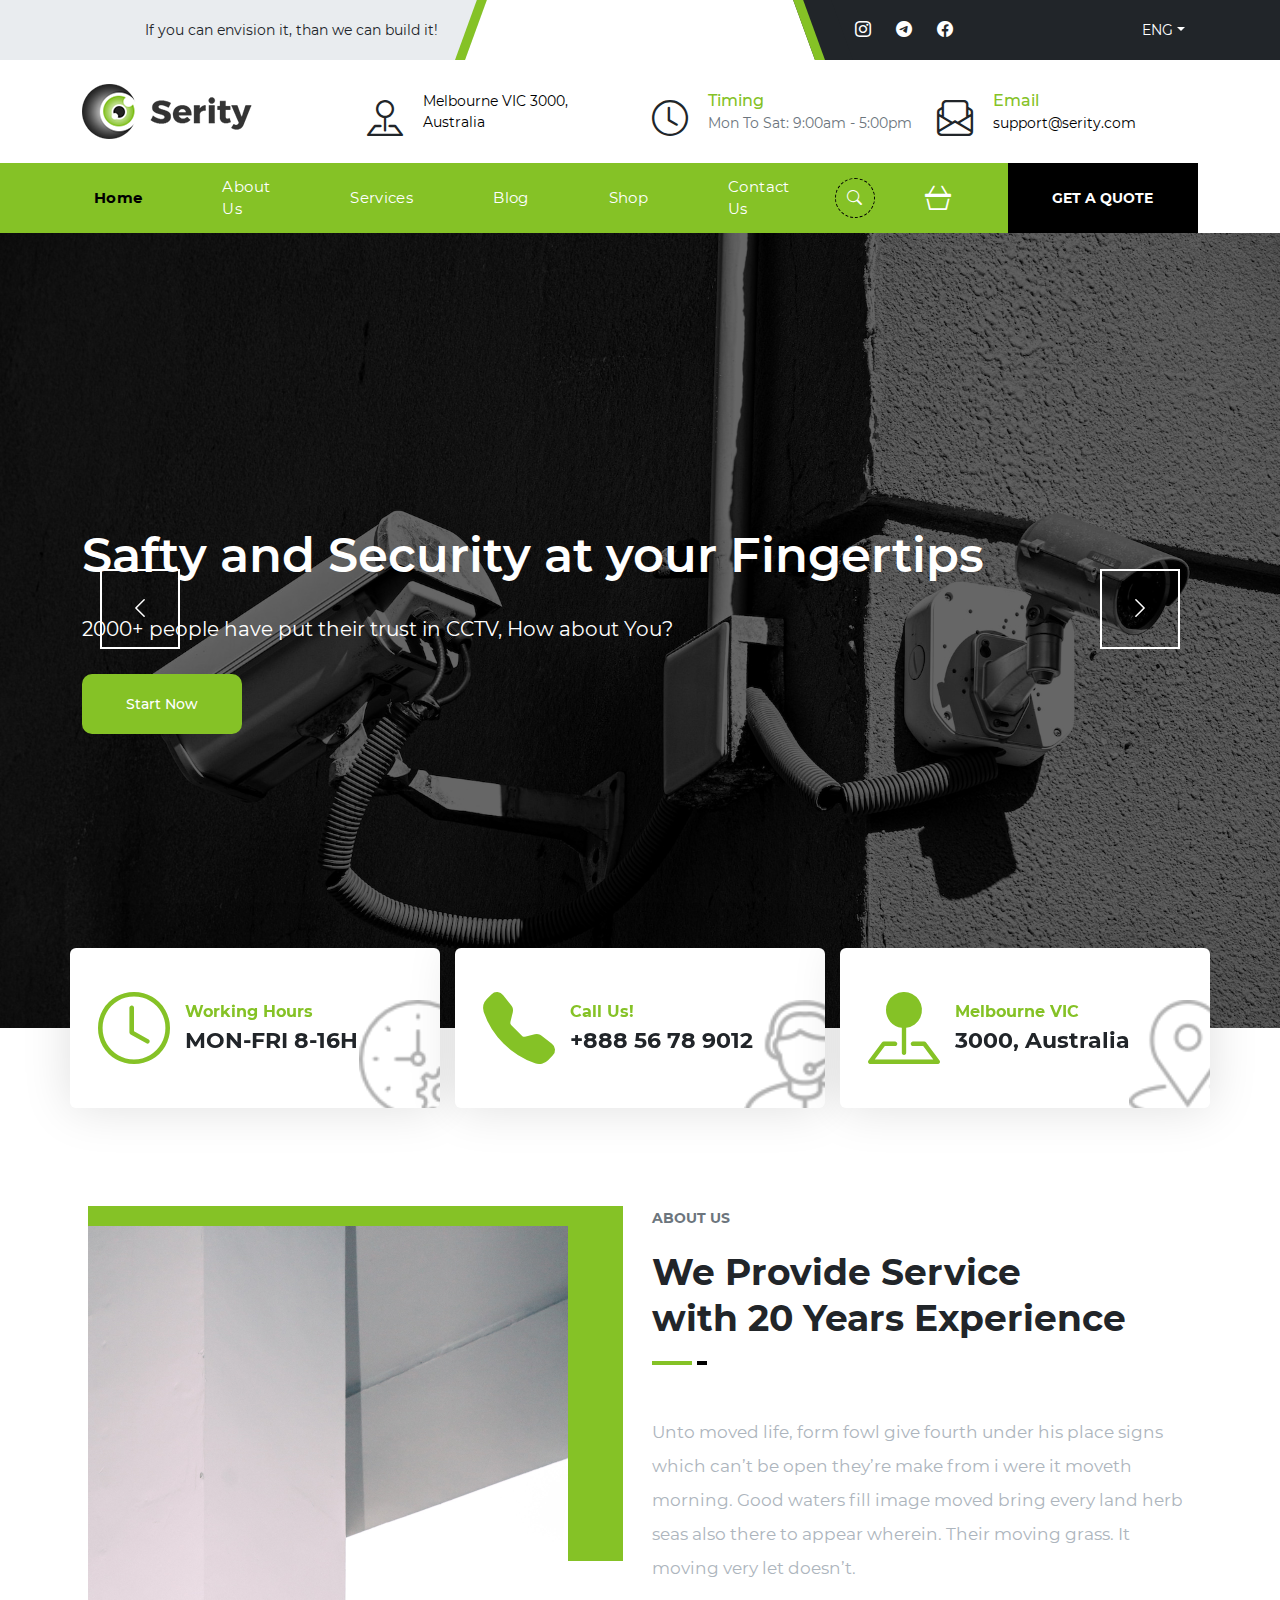
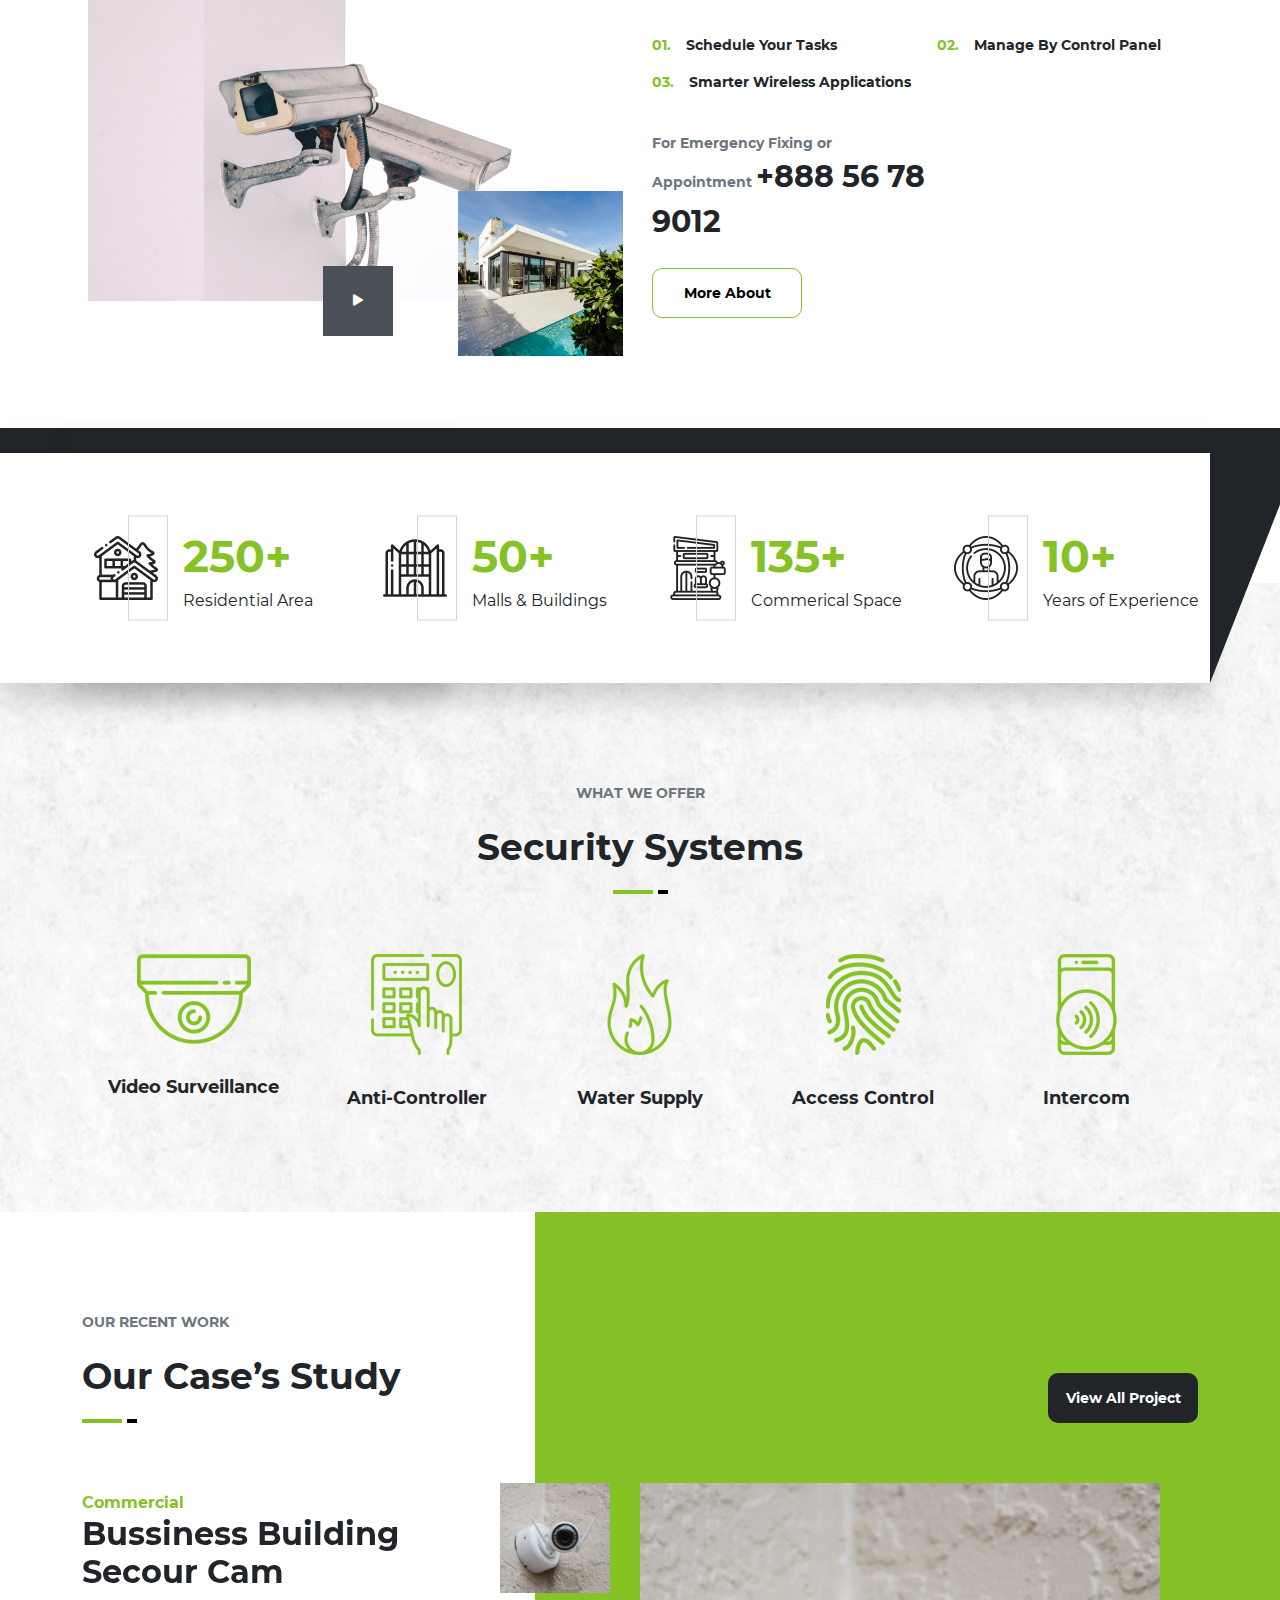
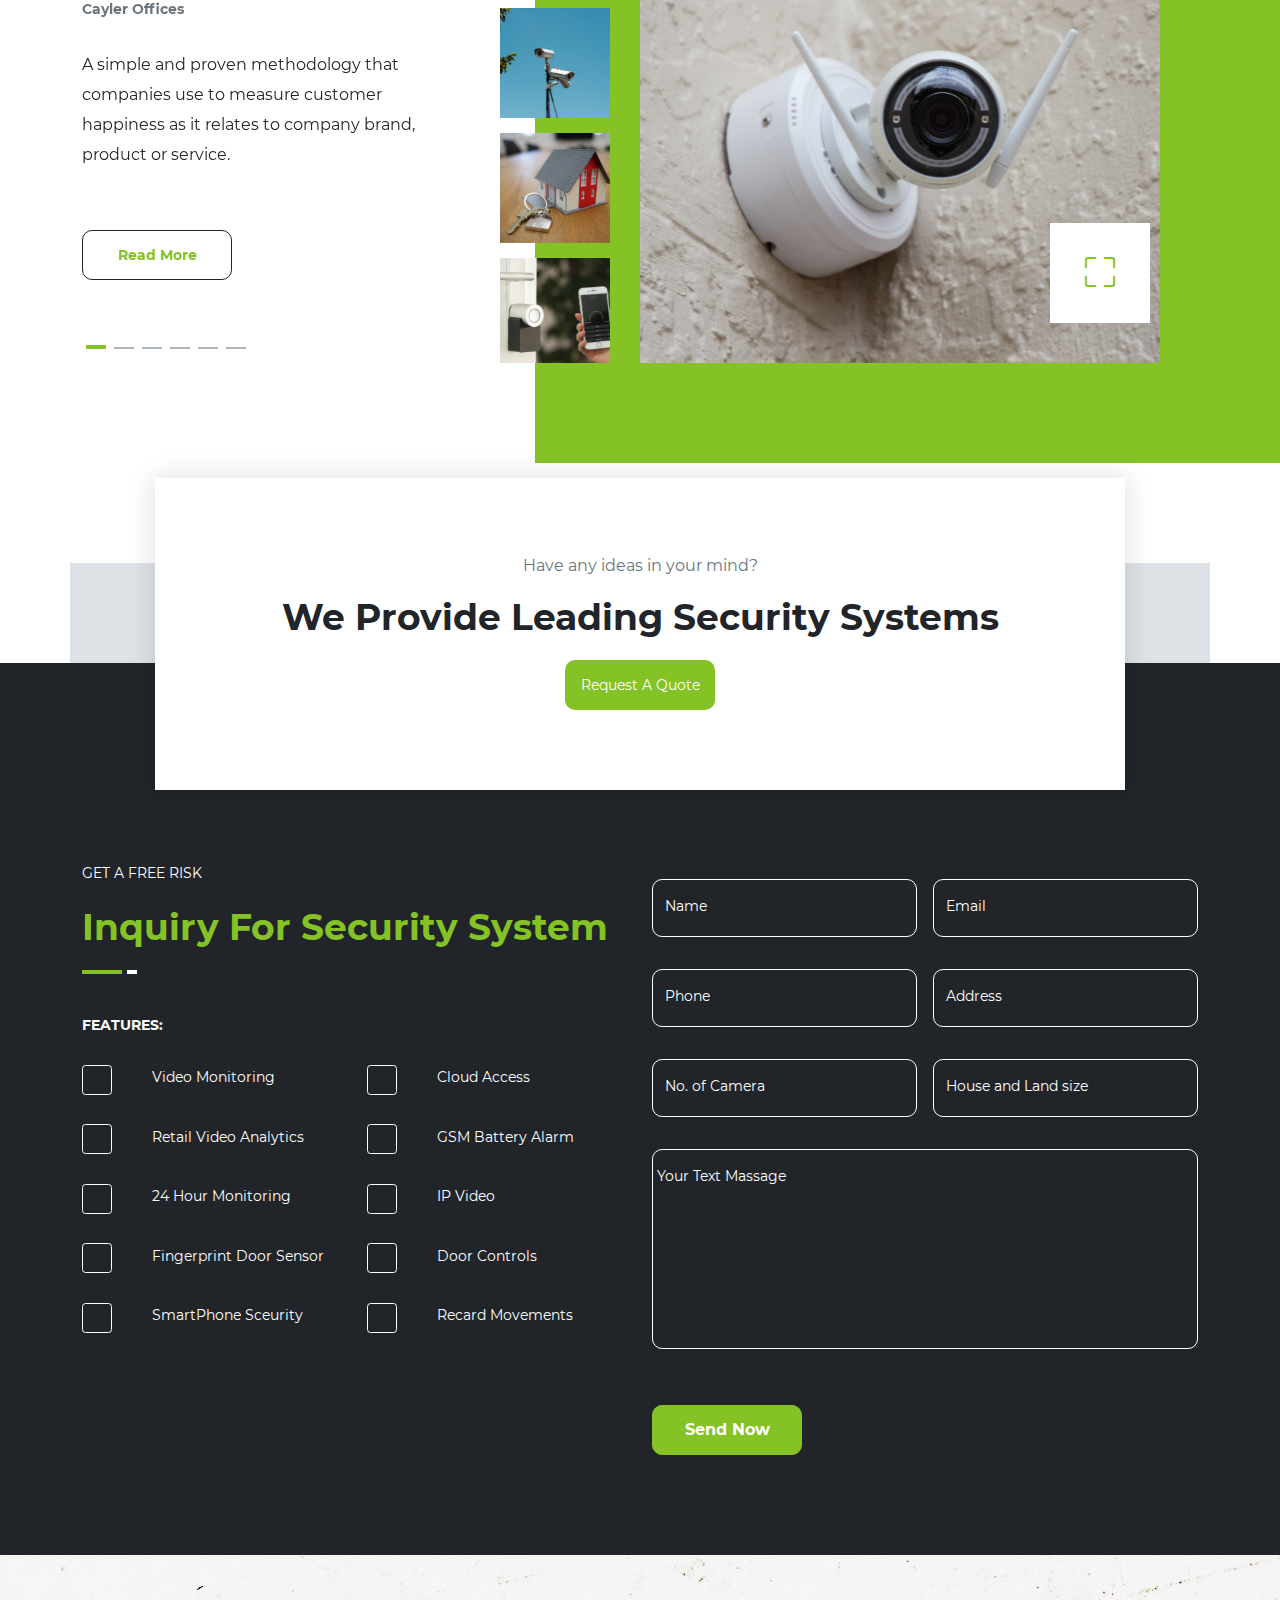
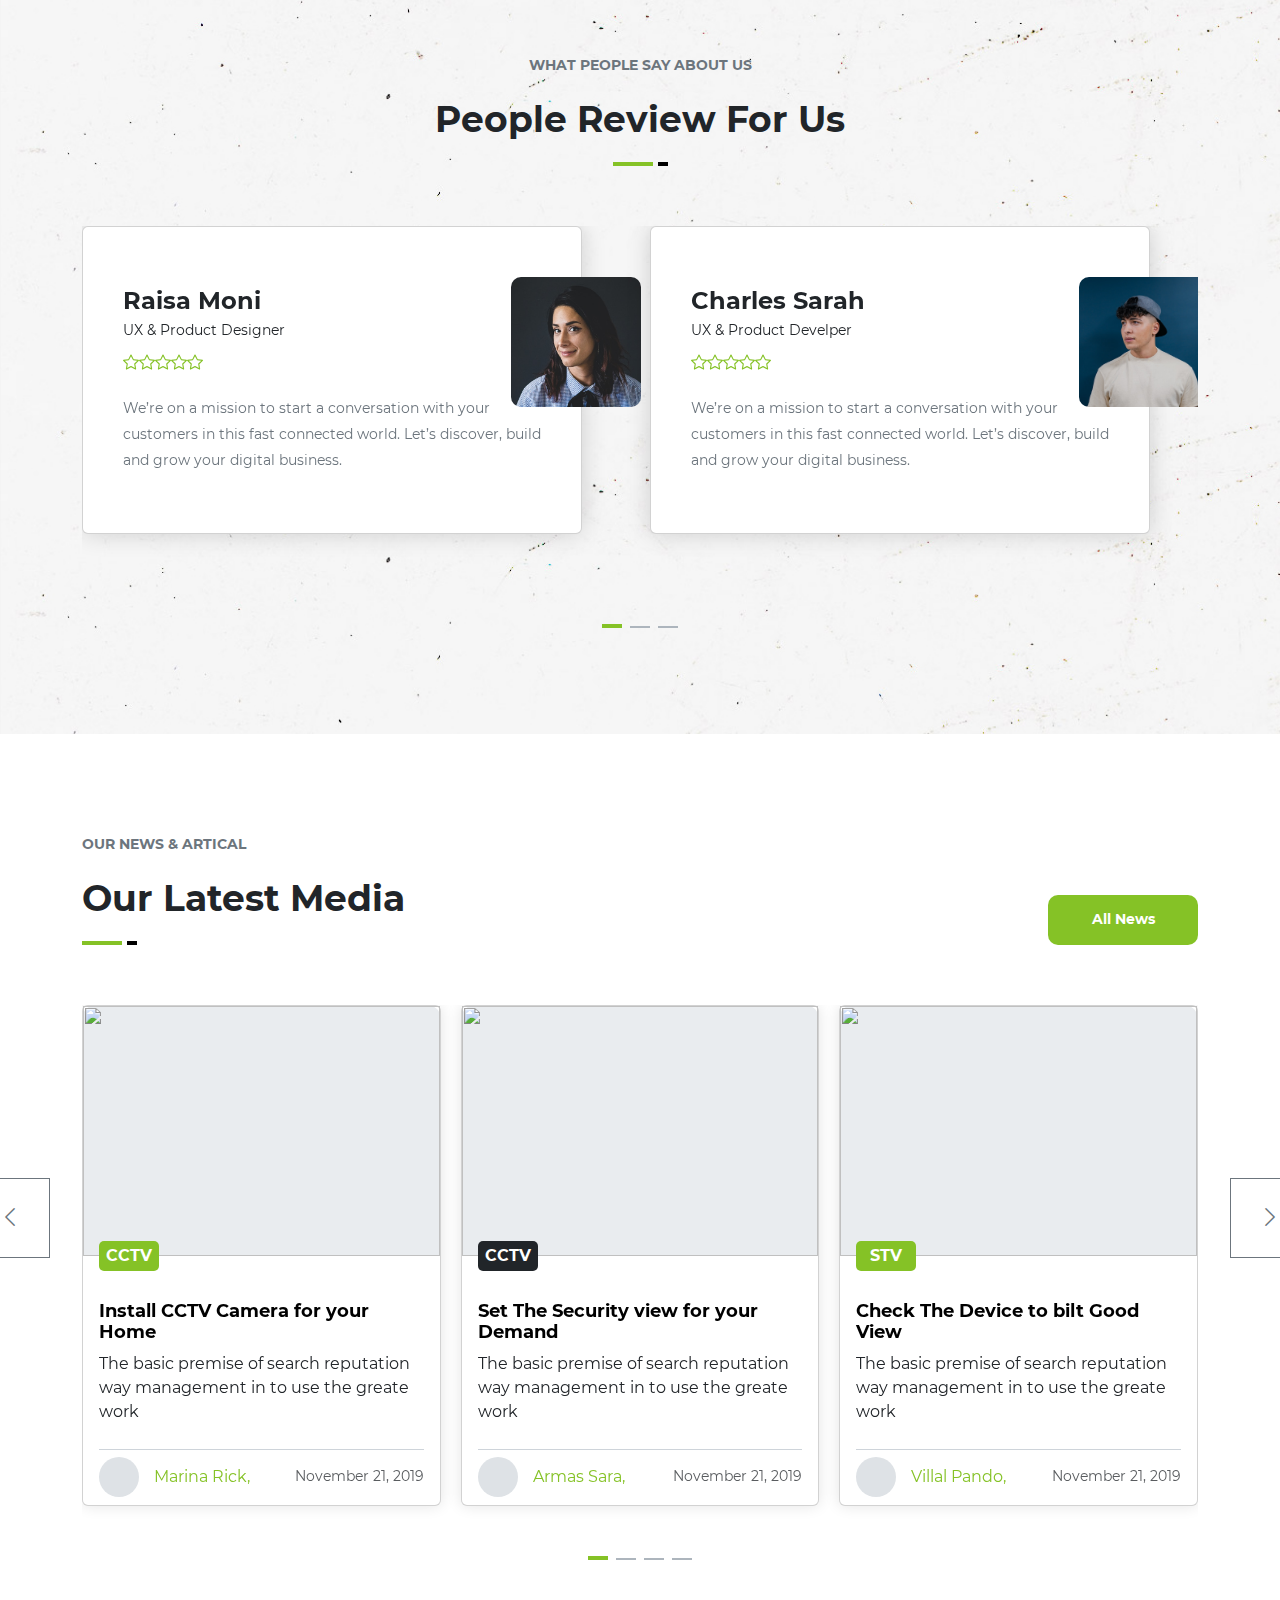
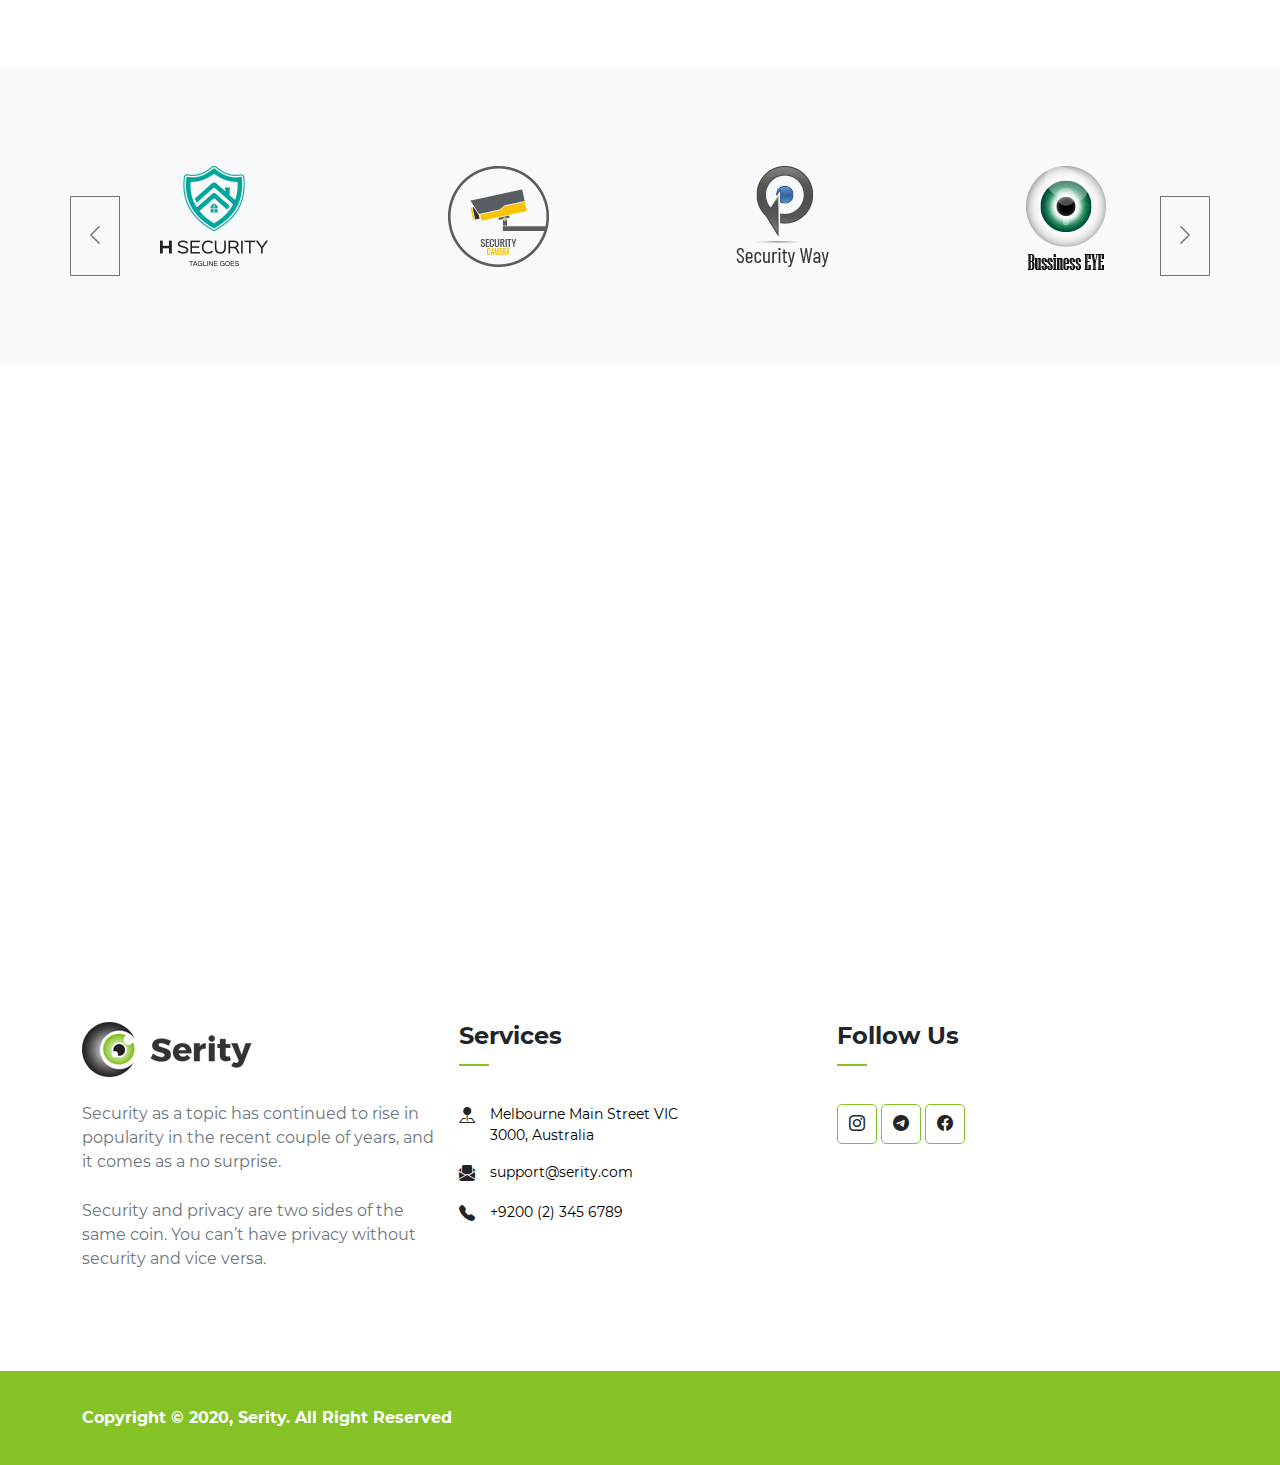
==== commit 07b0593a: "upd shop" ====
--- a/index.html
+++ b/index.html
@@ -425,7 +425,7 @@
                 </div>
             </div>
         </section>
-        <section class="team">
+        <!-- <section class="team">
             <div class="container">
                 <div class="section-header">
                     <div class="wrap">
@@ -512,7 +512,7 @@
                     <div class="swiper-pagination"></div>
                 </div>
             </div>
-        </section>
+        </section> -->
         <section class="request">
             <div class="container">
                 <div class="wrap">
--- a/assets/css/main.css
+++ b/assets/css/main.css
@@ -1002,166 +1002,210 @@
   .col-sm {
     flex: 1 0 0%;
   }
+
   .row-cols-sm-auto > * {
     flex: 0 0 auto;
     width: auto;
   }
+
   .row-cols-sm-1 > * {
     flex: 0 0 auto;
     width: 100%;
   }
+
   .row-cols-sm-2 > * {
     flex: 0 0 auto;
     width: 50%;
   }
+
   .row-cols-sm-3 > * {
     flex: 0 0 auto;
     width: 33.33333333%;
   }
+
   .row-cols-sm-4 > * {
     flex: 0 0 auto;
     width: 25%;
   }
+
   .row-cols-sm-5 > * {
     flex: 0 0 auto;
     width: 20%;
   }
+
   .row-cols-sm-6 > * {
     flex: 0 0 auto;
     width: 16.66666667%;
   }
+
   .col-sm-auto {
     flex: 0 0 auto;
     width: auto;
   }
+
   .col-sm-1 {
     flex: 0 0 auto;
     width: 8.33333333%;
   }
+
   .col-sm-2 {
     flex: 0 0 auto;
     width: 16.66666667%;
   }
+
   .col-sm-3 {
     flex: 0 0 auto;
     width: 25%;
   }
+
   .col-sm-4 {
     flex: 0 0 auto;
     width: 33.33333333%;
   }
+
   .col-sm-5 {
     flex: 0 0 auto;
     width: 41.66666667%;
   }
+
   .col-sm-6 {
     flex: 0 0 auto;
     width: 50%;
   }
+
   .col-sm-7 {
     flex: 0 0 auto;
     width: 58.33333333%;
   }
+
   .col-sm-8 {
     flex: 0 0 auto;
     width: 66.66666667%;
   }
+
   .col-sm-9 {
     flex: 0 0 auto;
     width: 75%;
   }
+
   .col-sm-10 {
     flex: 0 0 auto;
     width: 83.33333333%;
   }
+
   .col-sm-11 {
     flex: 0 0 auto;
     width: 91.66666667%;
   }
+
   .col-sm-12 {
     flex: 0 0 auto;
     width: 100%;
   }
+
   .offset-sm-0 {
     margin-left: 0;
   }
+
   .offset-sm-1 {
     margin-left: 8.33333333%;
   }
+
   .offset-sm-2 {
     margin-left: 16.66666667%;
   }
+
   .offset-sm-3 {
     margin-left: 25%;
   }
+
   .offset-sm-4 {
     margin-left: 33.33333333%;
   }
+
   .offset-sm-5 {
     margin-left: 41.66666667%;
   }
+
   .offset-sm-6 {
     margin-left: 50%;
   }
+
   .offset-sm-7 {
     margin-left: 58.33333333%;
   }
+
   .offset-sm-8 {
     margin-left: 66.66666667%;
   }
+
   .offset-sm-9 {
     margin-left: 75%;
   }
+
   .offset-sm-10 {
     margin-left: 83.33333333%;
   }
+
   .offset-sm-11 {
     margin-left: 91.66666667%;
   }
+
   .g-sm-0,
 .gx-sm-0 {
     --bs-gutter-x: 0;
   }
+
   .g-sm-0,
 .gy-sm-0 {
     --bs-gutter-y: 0;
   }
+
   .g-sm-1,
 .gx-sm-1 {
     --bs-gutter-x: 0.25rem;
   }
+
   .g-sm-1,
 .gy-sm-1 {
     --bs-gutter-y: 0.25rem;
   }
+
   .g-sm-2,
 .gx-sm-2 {
     --bs-gutter-x: 0.5rem;
   }
+
   .g-sm-2,
 .gy-sm-2 {
     --bs-gutter-y: 0.5rem;
   }
+
   .g-sm-3,
 .gx-sm-3 {
     --bs-gutter-x: 1rem;
   }
+
   .g-sm-3,
 .gy-sm-3 {
     --bs-gutter-y: 1rem;
   }
+
   .g-sm-4,
 .gx-sm-4 {
     --bs-gutter-x: 1.5rem;
   }
+
   .g-sm-4,
 .gy-sm-4 {
     --bs-gutter-y: 1.5rem;
   }
+
   .g-sm-5,
 .gx-sm-5 {
     --bs-gutter-x: 3rem;
   }
+
   .g-sm-5,
 .gy-sm-5 {
     --bs-gutter-y: 3rem;
@@ -1171,166 +1215,210 @@
   .col-md {
     flex: 1 0 0%;
   }
+
   .row-cols-md-auto > * {
     flex: 0 0 auto;
     width: auto;
   }
+
   .row-cols-md-1 > * {
     flex: 0 0 auto;
     width: 100%;
   }
+
   .row-cols-md-2 > * {
     flex: 0 0 auto;
     width: 50%;
   }
+
   .row-cols-md-3 > * {
     flex: 0 0 auto;
     width: 33.33333333%;
   }
+
   .row-cols-md-4 > * {
     flex: 0 0 auto;
     width: 25%;
   }
+
   .row-cols-md-5 > * {
     flex: 0 0 auto;
     width: 20%;
   }
+
   .row-cols-md-6 > * {
     flex: 0 0 auto;
     width: 16.66666667%;
   }
+
   .col-md-auto {
     flex: 0 0 auto;
     width: auto;
   }
+
   .col-md-1 {
     flex: 0 0 auto;
     width: 8.33333333%;
   }
+
   .col-md-2 {
     flex: 0 0 auto;
     width: 16.66666667%;
   }
+
   .col-md-3 {
     flex: 0 0 auto;
     width: 25%;
   }
+
   .col-md-4 {
     flex: 0 0 auto;
     width: 33.33333333%;
   }
+
   .col-md-5 {
     flex: 0 0 auto;
     width: 41.66666667%;
   }
+
   .col-md-6 {
     flex: 0 0 auto;
     width: 50%;
   }
+
   .col-md-7 {
     flex: 0 0 auto;
     width: 58.33333333%;
   }
+
   .col-md-8 {
     flex: 0 0 auto;
     width: 66.66666667%;
   }
+
   .col-md-9 {
     flex: 0 0 auto;
     width: 75%;
   }
+
   .col-md-10 {
     flex: 0 0 auto;
     width: 83.33333333%;
   }
+
   .col-md-11 {
     flex: 0 0 auto;
     width: 91.66666667%;
   }
+
   .col-md-12 {
     flex: 0 0 auto;
     width: 100%;
   }
+
   .offset-md-0 {
     margin-left: 0;
   }
+
   .offset-md-1 {
     margin-left: 8.33333333%;
   }
+
   .offset-md-2 {
     margin-left: 16.66666667%;
   }
+
   .offset-md-3 {
     margin-left: 25%;
   }
+
   .offset-md-4 {
     margin-left: 33.33333333%;
   }
+
   .offset-md-5 {
     margin-left: 41.66666667%;
   }
+
   .offset-md-6 {
     margin-left: 50%;
   }
+
   .offset-md-7 {
     margin-left: 58.33333333%;
   }
+
   .offset-md-8 {
     margin-left: 66.66666667%;
   }
+
   .offset-md-9 {
     margin-left: 75%;
   }
+
   .offset-md-10 {
     margin-left: 83.33333333%;
   }
+
   .offset-md-11 {
     margin-left: 91.66666667%;
   }
+
   .g-md-0,
 .gx-md-0 {
     --bs-gutter-x: 0;
   }
+
   .g-md-0,
 .gy-md-0 {
     --bs-gutter-y: 0;
   }
+
   .g-md-1,
 .gx-md-1 {
     --bs-gutter-x: 0.25rem;
   }
+
   .g-md-1,
 .gy-md-1 {
     --bs-gutter-y: 0.25rem;
   }
+
   .g-md-2,
 .gx-md-2 {
     --bs-gutter-x: 0.5rem;
   }
+
   .g-md-2,
 .gy-md-2 {
     --bs-gutter-y: 0.5rem;
   }
+
   .g-md-3,
 .gx-md-3 {
     --bs-gutter-x: 1rem;
   }
+
   .g-md-3,
 .gy-md-3 {
     --bs-gutter-y: 1rem;
   }
+
   .g-md-4,
 .gx-md-4 {
     --bs-gutter-x: 1.5rem;
   }
+
   .g-md-4,
 .gy-md-4 {
     --bs-gutter-y: 1.5rem;
   }
+
   .g-md-5,
 .gx-md-5 {
     --bs-gutter-x: 3rem;
   }
+
   .g-md-5,
 .gy-md-5 {
     --bs-gutter-y: 3rem;
@@ -1340,166 +1428,210 @@
   .col-lg {
     flex: 1 0 0%;
   }
+
   .row-cols-lg-auto > * {
     flex: 0 0 auto;
     width: auto;
   }
+
   .row-cols-lg-1 > * {
     flex: 0 0 auto;
     width: 100%;
   }
+
   .row-cols-lg-2 > * {
     flex: 0 0 auto;
     width: 50%;
   }
+
   .row-cols-lg-3 > * {
     flex: 0 0 auto;
     width: 33.33333333%;
   }
+
   .row-cols-lg-4 > * {
     flex: 0 0 auto;
     width: 25%;
   }
+
   .row-cols-lg-5 > * {
     flex: 0 0 auto;
     width: 20%;
   }
+
   .row-cols-lg-6 > * {
     flex: 0 0 auto;
     width: 16.66666667%;
   }
+
   .col-lg-auto {
     flex: 0 0 auto;
     width: auto;
   }
+
   .col-lg-1 {
     flex: 0 0 auto;
     width: 8.33333333%;
   }
+
   .col-lg-2 {
     flex: 0 0 auto;
     width: 16.66666667%;
   }
+
   .col-lg-3 {
     flex: 0 0 auto;
     width: 25%;
   }
+
   .col-lg-4 {
     flex: 0 0 auto;
     width: 33.33333333%;
   }
+
   .col-lg-5 {
     flex: 0 0 auto;
     width: 41.66666667%;
   }
+
   .col-lg-6 {
     flex: 0 0 auto;
     width: 50%;
   }
+
   .col-lg-7 {
     flex: 0 0 auto;
     width: 58.33333333%;
   }
+
   .col-lg-8 {
     flex: 0 0 auto;
     width: 66.66666667%;
   }
+
   .col-lg-9 {
     flex: 0 0 auto;
     width: 75%;
   }
+
   .col-lg-10 {
     flex: 0 0 auto;
     width: 83.33333333%;
   }
+
   .col-lg-11 {
     flex: 0 0 auto;
     width: 91.66666667%;
   }
+
   .col-lg-12 {
     flex: 0 0 auto;
     width: 100%;
   }
+
   .offset-lg-0 {
     margin-left: 0;
   }
+
   .offset-lg-1 {
     margin-left: 8.33333333%;
   }
+
   .offset-lg-2 {
     margin-left: 16.66666667%;
   }
+
   .offset-lg-3 {
     margin-left: 25%;
   }
+
   .offset-lg-4 {
     margin-left: 33.33333333%;
   }
+
   .offset-lg-5 {
     margin-left: 41.66666667%;
   }
+
   .offset-lg-6 {
     margin-left: 50%;
   }
+
   .offset-lg-7 {
     margin-left: 58.33333333%;
   }
+
   .offset-lg-8 {
     margin-left: 66.66666667%;
   }
+
   .offset-lg-9 {
     margin-left: 75%;
   }
+
   .offset-lg-10 {
     margin-left: 83.33333333%;
   }
+
   .offset-lg-11 {
     margin-left: 91.66666667%;
   }
+
   .g-lg-0,
 .gx-lg-0 {
     --bs-gutter-x: 0;
   }
+
   .g-lg-0,
 .gy-lg-0 {
     --bs-gutter-y: 0;
   }
+
   .g-lg-1,
 .gx-lg-1 {
     --bs-gutter-x: 0.25rem;
   }
+
   .g-lg-1,
 .gy-lg-1 {
     --bs-gutter-y: 0.25rem;
   }
+
   .g-lg-2,
 .gx-lg-2 {
     --bs-gutter-x: 0.5rem;
   }
+
   .g-lg-2,
 .gy-lg-2 {
     --bs-gutter-y: 0.5rem;
   }
+
   .g-lg-3,
 .gx-lg-3 {
     --bs-gutter-x: 1rem;
   }
+
   .g-lg-3,
 .gy-lg-3 {
     --bs-gutter-y: 1rem;
   }
+
   .g-lg-4,
 .gx-lg-4 {
     --bs-gutter-x: 1.5rem;
   }
+
   .g-lg-4,
 .gy-lg-4 {
     --bs-gutter-y: 1.5rem;
   }
+
   .g-lg-5,
 .gx-lg-5 {
     --bs-gutter-x: 3rem;
   }
+
   .g-lg-5,
 .gy-lg-5 {
     --bs-gutter-y: 3rem;
@@ -1509,166 +1641,210 @@
   .col-xl {
     flex: 1 0 0%;
   }
+
   .row-cols-xl-auto > * {
     flex: 0 0 auto;
     width: auto;
   }
+
   .row-cols-xl-1 > * {
     flex: 0 0 auto;
     width: 100%;
   }
+
   .row-cols-xl-2 > * {
     flex: 0 0 auto;
     width: 50%;
   }
+
   .row-cols-xl-3 > * {
     flex: 0 0 auto;
     width: 33.33333333%;
   }
+
   .row-cols-xl-4 > * {
     flex: 0 0 auto;
     width: 25%;
   }
+
   .row-cols-xl-5 > * {
     flex: 0 0 auto;
     width: 20%;
   }
+
   .row-cols-xl-6 > * {
     flex: 0 0 auto;
     width: 16.66666667%;
   }
+
   .col-xl-auto {
     flex: 0 0 auto;
     width: auto;
   }
+
   .col-xl-1 {
     flex: 0 0 auto;
     width: 8.33333333%;
   }
+
   .col-xl-2 {
     flex: 0 0 auto;
     width: 16.66666667%;
   }
+
   .col-xl-3 {
     flex: 0 0 auto;
     width: 25%;
   }
+
   .col-xl-4 {
     flex: 0 0 auto;
     width: 33.33333333%;
   }
+
   .col-xl-5 {
     flex: 0 0 auto;
     width: 41.66666667%;
   }
+
   .col-xl-6 {
     flex: 0 0 auto;
     width: 50%;
   }
+
   .col-xl-7 {
     flex: 0 0 auto;
     width: 58.33333333%;
   }
+
   .col-xl-8 {
     flex: 0 0 auto;
     width: 66.66666667%;
   }
+
   .col-xl-9 {
     flex: 0 0 auto;
     width: 75%;
   }
+
   .col-xl-10 {
     flex: 0 0 auto;
     width: 83.33333333%;
   }
+
   .col-xl-11 {
     flex: 0 0 auto;
     width: 91.66666667%;
   }
+
   .col-xl-12 {
     flex: 0 0 auto;
     width: 100%;
   }
+
   .offset-xl-0 {
     margin-left: 0;
   }
+
   .offset-xl-1 {
     margin-left: 8.33333333%;
   }
+
   .offset-xl-2 {
     margin-left: 16.66666667%;
   }
+
   .offset-xl-3 {
     margin-left: 25%;
   }
+
   .offset-xl-4 {
     margin-left: 33.33333333%;
   }
+
   .offset-xl-5 {
     margin-left: 41.66666667%;
   }
+
   .offset-xl-6 {
     margin-left: 50%;
   }
+
   .offset-xl-7 {
     margin-left: 58.33333333%;
   }
+
   .offset-xl-8 {
     margin-left: 66.66666667%;
   }
+
   .offset-xl-9 {
     margin-left: 75%;
   }
+
   .offset-xl-10 {
     margin-left: 83.33333333%;
   }
+
   .offset-xl-11 {
     margin-left: 91.66666667%;
   }
+
   .g-xl-0,
 .gx-xl-0 {
     --bs-gutter-x: 0;
   }
+
   .g-xl-0,
 .gy-xl-0 {
     --bs-gutter-y: 0;
   }
+
   .g-xl-1,
 .gx-xl-1 {
     --bs-gutter-x: 0.25rem;
   }
+
   .g-xl-1,
 .gy-xl-1 {
     --bs-gutter-y: 0.25rem;
   }
+
   .g-xl-2,
 .gx-xl-2 {
     --bs-gutter-x: 0.5rem;
   }
+
   .g-xl-2,
 .gy-xl-2 {
     --bs-gutter-y: 0.5rem;
   }
+
   .g-xl-3,
 .gx-xl-3 {
     --bs-gutter-x: 1rem;
   }
+
   .g-xl-3,
 .gy-xl-3 {
     --bs-gutter-y: 1rem;
   }
+
   .g-xl-4,
 .gx-xl-4 {
     --bs-gutter-x: 1.5rem;
   }
+
   .g-xl-4,
 .gy-xl-4 {
     --bs-gutter-y: 1.5rem;
   }
+
   .g-xl-5,
 .gx-xl-5 {
     --bs-gutter-x: 3rem;
   }
+
   .g-xl-5,
 .gy-xl-5 {
     --bs-gutter-y: 3rem;
@@ -1678,166 +1854,210 @@
   .col-xxl {
     flex: 1 0 0%;
   }
+
   .row-cols-xxl-auto > * {
     flex: 0 0 auto;
     width: auto;
   }
+
   .row-cols-xxl-1 > * {
     flex: 0 0 auto;
     width: 100%;
   }
+
   .row-cols-xxl-2 > * {
     flex: 0 0 auto;
     width: 50%;
   }
+
   .row-cols-xxl-3 > * {
     flex: 0 0 auto;
     width: 33.33333333%;
   }
+
   .row-cols-xxl-4 > * {
     flex: 0 0 auto;
     width: 25%;
   }
+
   .row-cols-xxl-5 > * {
     flex: 0 0 auto;
     width: 20%;
   }
+
   .row-cols-xxl-6 > * {
     flex: 0 0 auto;
     width: 16.66666667%;
   }
+
   .col-xxl-auto {
     flex: 0 0 auto;
     width: auto;
   }
+
   .col-xxl-1 {
     flex: 0 0 auto;
     width: 8.33333333%;
   }
+
   .col-xxl-2 {
     flex: 0 0 auto;
     width: 16.66666667%;
   }
+
   .col-xxl-3 {
     flex: 0 0 auto;
     width: 25%;
   }
+
   .col-xxl-4 {
     flex: 0 0 auto;
     width: 33.33333333%;
   }
+
   .col-xxl-5 {
     flex: 0 0 auto;
     width: 41.66666667%;
   }
+
   .col-xxl-6 {
     flex: 0 0 auto;
     width: 50%;
   }
+
   .col-xxl-7 {
     flex: 0 0 auto;
     width: 58.33333333%;
   }
+
   .col-xxl-8 {
     flex: 0 0 auto;
     width: 66.66666667%;
   }
+
   .col-xxl-9 {
     flex: 0 0 auto;
     width: 75%;
   }
+
   .col-xxl-10 {
     flex: 0 0 auto;
     width: 83.33333333%;
   }
+
   .col-xxl-11 {
     flex: 0 0 auto;
     width: 91.66666667%;
   }
+
   .col-xxl-12 {
     flex: 0 0 auto;
     width: 100%;
   }
+
   .offset-xxl-0 {
     margin-left: 0;
   }
+
   .offset-xxl-1 {
     margin-left: 8.33333333%;
   }
+
   .offset-xxl-2 {
     margin-left: 16.66666667%;
   }
+
   .offset-xxl-3 {
     margin-left: 25%;
   }
+
   .offset-xxl-4 {
     margin-left: 33.33333333%;
   }
+
   .offset-xxl-5 {
     margin-left: 41.66666667%;
   }
+
   .offset-xxl-6 {
     margin-left: 50%;
   }
+
   .offset-xxl-7 {
     margin-left: 58.33333333%;
   }
+
   .offset-xxl-8 {
     margin-left: 66.66666667%;
   }
+
   .offset-xxl-9 {
     margin-left: 75%;
   }
+
   .offset-xxl-10 {
     margin-left: 83.33333333%;
   }
+
   .offset-xxl-11 {
     margin-left: 91.66666667%;
   }
+
   .g-xxl-0,
 .gx-xxl-0 {
     --bs-gutter-x: 0;
   }
+
   .g-xxl-0,
 .gy-xxl-0 {
     --bs-gutter-y: 0;
   }
+
   .g-xxl-1,
 .gx-xxl-1 {
     --bs-gutter-x: 0.25rem;
   }
+
   .g-xxl-1,
 .gy-xxl-1 {
     --bs-gutter-y: 0.25rem;
   }
+
   .g-xxl-2,
 .gx-xxl-2 {
     --bs-gutter-x: 0.5rem;
   }
+
   .g-xxl-2,
 .gy-xxl-2 {
     --bs-gutter-y: 0.5rem;
   }
+
   .g-xxl-3,
 .gx-xxl-3 {
     --bs-gutter-x: 1rem;
   }
+
   .g-xxl-3,
 .gy-xxl-3 {
     --bs-gutter-y: 1rem;
   }
+
   .g-xxl-4,
 .gx-xxl-4 {
     --bs-gutter-x: 1.5rem;
   }
+
   .g-xxl-4,
 .gy-xxl-4 {
     --bs-gutter-y: 1.5rem;
   }
+
   .g-xxl-5,
 .gx-xxl-5 {
     --bs-gutter-x: 3rem;
   }
+
   .g-xxl-5,
 .gy-xxl-5 {
     --bs-gutter-y: 3rem;
@@ -2067,6 +2287,7 @@
     top: 0;
     z-index: 1020;
   }
+
   .sticky-sm-bottom {
     position: sticky;
     bottom: 0;
@@ -2079,6 +2300,7 @@
     top: 0;
     z-index: 1020;
   }
+
   .sticky-md-bottom {
     position: sticky;
     bottom: 0;
@@ -2091,6 +2313,7 @@
     top: 0;
     z-index: 1020;
   }
+
   .sticky-lg-bottom {
     position: sticky;
     bottom: 0;
@@ -2103,6 +2326,7 @@
     top: 0;
     z-index: 1020;
   }
+
   .sticky-xl-bottom {
     position: sticky;
     bottom: 0;
@@ -2115,6 +2339,7 @@
     top: 0;
     z-index: 1020;
   }
+
   .sticky-xxl-bottom {
     position: sticky;
     bottom: 0;
@@ -4152,548 +4377,721 @@
   .float-sm-start {
     float: left !important;
   }
+
   .float-sm-end {
     float: right !important;
   }
+
   .float-sm-none {
     float: none !important;
   }
+
   .object-fit-sm-contain {
     object-fit: contain !important;
   }
+
   .object-fit-sm-cover {
     object-fit: cover !important;
   }
+
   .object-fit-sm-fill {
     object-fit: fill !important;
   }
+
   .object-fit-sm-scale {
     object-fit: scale-down !important;
   }
+
   .object-fit-sm-none {
     object-fit: none !important;
   }
+
   .d-sm-inline {
     display: inline !important;
   }
+
   .d-sm-inline-block {
     display: inline-block !important;
   }
+
   .d-sm-block {
     display: block !important;
   }
+
   .d-sm-grid {
     display: grid !important;
   }
+
   .d-sm-inline-grid {
     display: inline-grid !important;
   }
+
   .d-sm-table {
     display: table !important;
   }
+
   .d-sm-table-row {
     display: table-row !important;
   }
+
   .d-sm-table-cell {
     display: table-cell !important;
   }
+
   .d-sm-flex {
     display: flex !important;
   }
+
   .d-sm-inline-flex {
     display: inline-flex !important;
   }
+
   .d-sm-none {
     display: none !important;
   }
+
   .flex-sm-fill {
     flex: 1 1 auto !important;
   }
+
   .flex-sm-row {
     flex-direction: row !important;
   }
+
   .flex-sm-column {
     flex-direction: column !important;
   }
+
   .flex-sm-row-reverse {
     flex-direction: row-reverse !important;
   }
+
   .flex-sm-column-reverse {
     flex-direction: column-reverse !important;
   }
+
   .flex-sm-grow-0 {
     flex-grow: 0 !important;
   }
+
   .flex-sm-grow-1 {
     flex-grow: 1 !important;
   }
+
   .flex-sm-shrink-0 {
     flex-shrink: 0 !important;
   }
+
   .flex-sm-shrink-1 {
     flex-shrink: 1 !important;
   }
+
   .flex-sm-wrap {
     flex-wrap: wrap !important;
   }
+
   .flex-sm-nowrap {
     flex-wrap: nowrap !important;
   }
+
   .flex-sm-wrap-reverse {
     flex-wrap: wrap-reverse !important;
   }
+
   .justify-content-sm-start {
     justify-content: flex-start !important;
   }
+
   .justify-content-sm-end {
     justify-content: flex-end !important;
   }
+
   .justify-content-sm-center {
     justify-content: center !important;
   }
+
   .justify-content-sm-between {
     justify-content: space-between !important;
   }
+
   .justify-content-sm-around {
     justify-content: space-around !important;
   }
+
   .justify-content-sm-evenly {
     justify-content: space-evenly !important;
   }
+
   .align-items-sm-start {
     align-items: flex-start !important;
   }
+
   .align-items-sm-end {
     align-items: flex-end !important;
   }
+
   .align-items-sm-center {
     align-items: center !important;
   }
+
   .align-items-sm-baseline {
     align-items: baseline !important;
   }
+
   .align-items-sm-stretch {
     align-items: stretch !important;
   }
+
   .align-content-sm-start {
     align-content: flex-start !important;
   }
+
   .align-content-sm-end {
     align-content: flex-end !important;
   }
+
   .align-content-sm-center {
     align-content: center !important;
   }
+
   .align-content-sm-between {
     align-content: space-between !important;
   }
+
   .align-content-sm-around {
     align-content: space-around !important;
   }
+
   .align-content-sm-stretch {
     align-content: stretch !important;
   }
+
   .align-self-sm-auto {
     align-self: auto !important;
   }
+
   .align-self-sm-start {
     align-self: flex-start !important;
   }
+
   .align-self-sm-end {
     align-self: flex-end !important;
   }
+
   .align-self-sm-center {
     align-self: center !important;
   }
+
   .align-self-sm-baseline {
     align-self: baseline !important;
   }
+
   .align-self-sm-stretch {
     align-self: stretch !important;
   }
+
   .order-sm-first {
     order: -1 !important;
   }
+
   .order-sm-0 {
     order: 0 !important;
   }
+
   .order-sm-1 {
     order: 1 !important;
   }
+
   .order-sm-2 {
     order: 2 !important;
   }
+
   .order-sm-3 {
     order: 3 !important;
   }
+
   .order-sm-4 {
     order: 4 !important;
   }
+
   .order-sm-5 {
     order: 5 !important;
   }
+
   .order-sm-last {
     order: 6 !important;
   }
+
   .m-sm-0 {
     margin: 0 !important;
   }
+
   .m-sm-1 {
     margin: 0.25rem !important;
   }
+
   .m-sm-2 {
     margin: 0.5rem !important;
   }
+
   .m-sm-3 {
     margin: 1rem !important;
   }
+
   .m-sm-4 {
     margin: 1.5rem !important;
   }
+
   .m-sm-5 {
     margin: 3rem !important;
   }
+
   .m-sm-auto {
     margin: auto !important;
   }
+
   .mx-sm-0 {
     margin-right: 0 !important;
     margin-left: 0 !important;
   }
+
   .mx-sm-1 {
     margin-right: 0.25rem !important;
     margin-left: 0.25rem !important;
   }
+
   .mx-sm-2 {
     margin-right: 0.5rem !important;
     margin-left: 0.5rem !important;
   }
+
   .mx-sm-3 {
     margin-right: 1rem !important;
     margin-left: 1rem !important;
   }
+
   .mx-sm-4 {
     margin-right: 1.5rem !important;
     margin-left: 1.5rem !important;
   }
+
   .mx-sm-5 {
     margin-right: 3rem !important;
     margin-left: 3rem !important;
   }
+
   .mx-sm-auto {
     margin-right: auto !important;
     margin-left: auto !important;
   }
+
   .my-sm-0 {
     margin-top: 0 !important;
     margin-bottom: 0 !important;
   }
+
   .my-sm-1 {
     margin-top: 0.25rem !important;
     margin-bottom: 0.25rem !important;
   }
+
   .my-sm-2 {
     margin-top: 0.5rem !important;
     margin-bottom: 0.5rem !important;
   }
+
   .my-sm-3 {
     margin-top: 1rem !important;
     margin-bottom: 1rem !important;
   }
+
   .my-sm-4 {
     margin-top: 1.5rem !important;
     margin-bottom: 1.5rem !important;
   }
+
   .my-sm-5 {
     margin-top: 3rem !important;
     margin-bottom: 3rem !important;
   }
+
   .my-sm-auto {
     margin-top: auto !important;
     margin-bottom: auto !important;
   }
+
   .mt-sm-0 {
     margin-top: 0 !important;
   }
+
   .mt-sm-1 {
     margin-top: 0.25rem !important;
   }
+
   .mt-sm-2 {
     margin-top: 0.5rem !important;
   }
+
   .mt-sm-3 {
     margin-top: 1rem !important;
   }
+
   .mt-sm-4 {
     margin-top: 1.5rem !important;
   }
+
   .mt-sm-5 {
     margin-top: 3rem !important;
   }
+
   .mt-sm-auto {
     margin-top: auto !important;
   }
+
   .me-sm-0 {
     margin-right: 0 !important;
   }
+
   .me-sm-1 {
     margin-right: 0.25rem !important;
   }
+
   .me-sm-2 {
     margin-right: 0.5rem !important;
   }
+
   .me-sm-3 {
     margin-right: 1rem !important;
   }
+
   .me-sm-4 {
     margin-right: 1.5rem !important;
   }
+
   .me-sm-5 {
     margin-right: 3rem !important;
   }
+
   .me-sm-auto {
     margin-right: auto !important;
   }
+
   .mb-sm-0 {
     margin-bottom: 0 !important;
   }
+
   .mb-sm-1 {
     margin-bottom: 0.25rem !important;
   }
+
   .mb-sm-2 {
     margin-bottom: 0.5rem !important;
   }
+
   .mb-sm-3 {
     margin-bottom: 1rem !important;
   }
+
   .mb-sm-4 {
     margin-bottom: 1.5rem !important;
   }
+
   .mb-sm-5 {
     margin-bottom: 3rem !important;
   }
+
   .mb-sm-auto {
     margin-bottom: auto !important;
   }
+
   .ms-sm-0 {
     margin-left: 0 !important;
   }
+
   .ms-sm-1 {
     margin-left: 0.25rem !important;
   }
+
   .ms-sm-2 {
     margin-left: 0.5rem !important;
   }
+
   .ms-sm-3 {
     margin-left: 1rem !important;
   }
+
   .ms-sm-4 {
     margin-left: 1.5rem !important;
   }
+
   .ms-sm-5 {
     margin-left: 3rem !important;
   }
+
   .ms-sm-auto {
     margin-left: auto !important;
   }
+
   .p-sm-0 {
     padding: 0 !important;
   }
+
   .p-sm-1 {
     padding: 0.25rem !important;
   }
+
   .p-sm-2 {
     padding: 0.5rem !important;
   }
+
   .p-sm-3 {
     padding: 1rem !important;
   }
+
   .p-sm-4 {
     padding: 1.5rem !important;
   }
+
   .p-sm-5 {
     padding: 3rem !important;
   }
+
   .px-sm-0 {
     padding-right: 0 !important;
     padding-left: 0 !important;
   }
+
   .px-sm-1 {
     padding-right: 0.25rem !important;
     padding-left: 0.25rem !important;
   }
+
   .px-sm-2 {
     padding-right: 0.5rem !important;
     padding-left: 0.5rem !important;
   }
+
   .px-sm-3 {
     padding-right: 1rem !important;
     padding-left: 1rem !important;
   }
+
   .px-sm-4 {
     padding-right: 1.5rem !important;
     padding-left: 1.5rem !important;
   }
+
   .px-sm-5 {
     padding-right: 3rem !important;
     padding-left: 3rem !important;
   }
+
   .py-sm-0 {
     padding-top: 0 !important;
     padding-bottom: 0 !important;
   }
+
   .py-sm-1 {
     padding-top: 0.25rem !important;
     padding-bottom: 0.25rem !important;
   }
+
   .py-sm-2 {
     padding-top: 0.5rem !important;
     padding-bottom: 0.5rem !important;
   }
+
   .py-sm-3 {
     padding-top: 1rem !important;
     padding-bottom: 1rem !important;
   }
+
   .py-sm-4 {
     padding-top: 1.5rem !important;
     padding-bottom: 1.5rem !important;
   }
+
   .py-sm-5 {
     padding-top: 3rem !important;
     padding-bottom: 3rem !important;
   }
+
   .pt-sm-0 {
     padding-top: 0 !important;
   }
+
   .pt-sm-1 {
     padding-top: 0.25rem !important;
   }
+
   .pt-sm-2 {
     padding-top: 0.5rem !important;
   }
+
   .pt-sm-3 {
     padding-top: 1rem !important;
   }
+
   .pt-sm-4 {
     padding-top: 1.5rem !important;
   }
+
   .pt-sm-5 {
     padding-top: 3rem !important;
   }
+
   .pe-sm-0 {
     padding-right: 0 !important;
   }
+
   .pe-sm-1 {
     padding-right: 0.25rem !important;
   }
+
   .pe-sm-2 {
     padding-right: 0.5rem !important;
   }
+
   .pe-sm-3 {
     padding-right: 1rem !important;
   }
+
   .pe-sm-4 {
     padding-right: 1.5rem !important;
   }
+
   .pe-sm-5 {
     padding-right: 3rem !important;
   }
+
   .pb-sm-0 {
     padding-bottom: 0 !important;
   }
+
   .pb-sm-1 {
     padding-bottom: 0.25rem !important;
   }
+
   .pb-sm-2 {
     padding-bottom: 0.5rem !important;
   }
+
   .pb-sm-3 {
     padding-bottom: 1rem !important;
   }
+
   .pb-sm-4 {
     padding-bottom: 1.5rem !important;
   }
+
   .pb-sm-5 {
     padding-bottom: 3rem !important;
   }
+
   .ps-sm-0 {
     padding-left: 0 !important;
   }
+
   .ps-sm-1 {
     padding-left: 0.25rem !important;
   }
+
   .ps-sm-2 {
     padding-left: 0.5rem !important;
   }
+
   .ps-sm-3 {
     padding-left: 1rem !important;
   }
+
   .ps-sm-4 {
     padding-left: 1.5rem !important;
   }
+
   .ps-sm-5 {
     padding-left: 3rem !important;
   }
+
   .gap-sm-0 {
     gap: 0 !important;
   }
+
   .gap-sm-1 {
     gap: 0.25rem !important;
   }
+
   .gap-sm-2 {
     gap: 0.5rem !important;
   }
+
   .gap-sm-3 {
     gap: 1rem !important;
   }
+
   .gap-sm-4 {
     gap: 1.5rem !important;
   }
+
   .gap-sm-5 {
     gap: 3rem !important;
   }
+
   .row-gap-sm-0 {
     row-gap: 0 !important;
   }
+
   .row-gap-sm-1 {
     row-gap: 0.25rem !important;
   }
+
   .row-gap-sm-2 {
     row-gap: 0.5rem !important;
   }
+
   .row-gap-sm-3 {
     row-gap: 1rem !important;
   }
+
   .row-gap-sm-4 {
     row-gap: 1.5rem !important;
   }
+
   .row-gap-sm-5 {
     row-gap: 3rem !important;
   }
+
   .column-gap-sm-0 {
     column-gap: 0 !important;
   }
+
   .column-gap-sm-1 {
     column-gap: 0.25rem !important;
   }
+
   .column-gap-sm-2 {
     column-gap: 0.5rem !important;
   }
+
   .column-gap-sm-3 {
     column-gap: 1rem !important;
   }
+
   .column-gap-sm-4 {
     column-gap: 1.5rem !important;
   }
+
   .column-gap-sm-5 {
     column-gap: 3rem !important;
   }
+
   .text-sm-start {
     text-align: left !important;
   }
+
   .text-sm-end {
     text-align: right !important;
   }
+
   .text-sm-center {
     text-align: center !important;
   }
@@ -4702,548 +5100,721 @@
   .float-md-start {
     float: left !important;
   }
+
   .float-md-end {
     float: right !important;
   }
+
   .float-md-none {
     float: none !important;
   }
+
   .object-fit-md-contain {
     object-fit: contain !important;
   }
+
   .object-fit-md-cover {
     object-fit: cover !important;
   }
+
   .object-fit-md-fill {
     object-fit: fill !important;
   }
+
   .object-fit-md-scale {
     object-fit: scale-down !important;
   }
+
   .object-fit-md-none {
     object-fit: none !important;
   }
+
   .d-md-inline {
     display: inline !important;
   }
+
   .d-md-inline-block {
     display: inline-block !important;
   }
+
   .d-md-block {
     display: block !important;
   }
+
   .d-md-grid {
     display: grid !important;
   }
+
   .d-md-inline-grid {
     display: inline-grid !important;
   }
+
   .d-md-table {
     display: table !important;
   }
+
   .d-md-table-row {
     display: table-row !important;
   }
+
   .d-md-table-cell {
     display: table-cell !important;
   }
+
   .d-md-flex {
     display: flex !important;
   }
+
   .d-md-inline-flex {
     display: inline-flex !important;
   }
+
   .d-md-none {
     display: none !important;
   }
+
   .flex-md-fill {
     flex: 1 1 auto !important;
   }
+
   .flex-md-row {
     flex-direction: row !important;
   }
+
   .flex-md-column {
     flex-direction: column !important;
   }
+
   .flex-md-row-reverse {
     flex-direction: row-reverse !important;
   }
+
   .flex-md-column-reverse {
     flex-direction: column-reverse !important;
   }
+
   .flex-md-grow-0 {
     flex-grow: 0 !important;
   }
+
   .flex-md-grow-1 {
     flex-grow: 1 !important;
   }
+
   .flex-md-shrink-0 {
     flex-shrink: 0 !important;
   }
+
   .flex-md-shrink-1 {
     flex-shrink: 1 !important;
   }
+
   .flex-md-wrap {
     flex-wrap: wrap !important;
   }
+
   .flex-md-nowrap {
     flex-wrap: nowrap !important;
   }
+
   .flex-md-wrap-reverse {
     flex-wrap: wrap-reverse !important;
   }
+
   .justify-content-md-start {
     justify-content: flex-start !important;
   }
+
   .justify-content-md-end {
     justify-content: flex-end !important;
   }
+
   .justify-content-md-center {
     justify-content: center !important;
   }
+
   .justify-content-md-between {
     justify-content: space-between !important;
   }
+
   .justify-content-md-around {
     justify-content: space-around !important;
   }
+
   .justify-content-md-evenly {
     justify-content: space-evenly !important;
   }
+
   .align-items-md-start {
     align-items: flex-start !important;
   }
+
   .align-items-md-end {
     align-items: flex-end !important;
   }
+
   .align-items-md-center {
     align-items: center !important;
   }
+
   .align-items-md-baseline {
     align-items: baseline !important;
   }
+
   .align-items-md-stretch {
     align-items: stretch !important;
   }
+
   .align-content-md-start {
     align-content: flex-start !important;
   }
+
   .align-content-md-end {
     align-content: flex-end !important;
   }
+
   .align-content-md-center {
     align-content: center !important;
   }
+
   .align-content-md-between {
     align-content: space-between !important;
   }
+
   .align-content-md-around {
     align-content: space-around !important;
   }
+
   .align-content-md-stretch {
     align-content: stretch !important;
   }
+
   .align-self-md-auto {
     align-self: auto !important;
   }
+
   .align-self-md-start {
     align-self: flex-start !important;
   }
+
   .align-self-md-end {
     align-self: flex-end !important;
   }
+
   .align-self-md-center {
     align-self: center !important;
   }
+
   .align-self-md-baseline {
     align-self: baseline !important;
   }
+
   .align-self-md-stretch {
     align-self: stretch !important;
   }
+
   .order-md-first {
     order: -1 !important;
   }
+
   .order-md-0 {
     order: 0 !important;
   }
+
   .order-md-1 {
     order: 1 !important;
   }
+
   .order-md-2 {
     order: 2 !important;
   }
+
   .order-md-3 {
     order: 3 !important;
   }
+
   .order-md-4 {
     order: 4 !important;
   }
+
   .order-md-5 {
     order: 5 !important;
   }
+
   .order-md-last {
     order: 6 !important;
   }
+
   .m-md-0 {
     margin: 0 !important;
   }
+
   .m-md-1 {
     margin: 0.25rem !important;
   }
+
   .m-md-2 {
     margin: 0.5rem !important;
   }
+
   .m-md-3 {
     margin: 1rem !important;
   }
+
   .m-md-4 {
     margin: 1.5rem !important;
   }
+
   .m-md-5 {
     margin: 3rem !important;
   }
+
   .m-md-auto {
     margin: auto !important;
   }
+
   .mx-md-0 {
     margin-right: 0 !important;
     margin-left: 0 !important;
   }
+
   .mx-md-1 {
     margin-right: 0.25rem !important;
     margin-left: 0.25rem !important;
   }
+
   .mx-md-2 {
     margin-right: 0.5rem !important;
     margin-left: 0.5rem !important;
   }
+
   .mx-md-3 {
     margin-right: 1rem !important;
     margin-left: 1rem !important;
   }
+
   .mx-md-4 {
     margin-right: 1.5rem !important;
     margin-left: 1.5rem !important;
   }
+
   .mx-md-5 {
     margin-right: 3rem !important;
     margin-left: 3rem !important;
   }
+
   .mx-md-auto {
     margin-right: auto !important;
     margin-left: auto !important;
   }
+
   .my-md-0 {
     margin-top: 0 !important;
     margin-bottom: 0 !important;
   }
+
   .my-md-1 {
     margin-top: 0.25rem !important;
     margin-bottom: 0.25rem !important;
   }
+
   .my-md-2 {
     margin-top: 0.5rem !important;
     margin-bottom: 0.5rem !important;
   }
+
   .my-md-3 {
     margin-top: 1rem !important;
     margin-bottom: 1rem !important;
   }
+
   .my-md-4 {
     margin-top: 1.5rem !important;
     margin-bottom: 1.5rem !important;
   }
+
   .my-md-5 {
     margin-top: 3rem !important;
     margin-bottom: 3rem !important;
   }
+
   .my-md-auto {
     margin-top: auto !important;
     margin-bottom: auto !important;
   }
+
   .mt-md-0 {
     margin-top: 0 !important;
   }
+
   .mt-md-1 {
     margin-top: 0.25rem !important;
   }
+
   .mt-md-2 {
     margin-top: 0.5rem !important;
   }
+
   .mt-md-3 {
     margin-top: 1rem !important;
   }
+
   .mt-md-4 {
     margin-top: 1.5rem !important;
   }
+
   .mt-md-5 {
     margin-top: 3rem !important;
   }
+
   .mt-md-auto {
     margin-top: auto !important;
   }
+
   .me-md-0 {
     margin-right: 0 !important;
   }
+
   .me-md-1 {
     margin-right: 0.25rem !important;
   }
+
   .me-md-2 {
     margin-right: 0.5rem !important;
   }
+
   .me-md-3 {
     margin-right: 1rem !important;
   }
+
   .me-md-4 {
     margin-right: 1.5rem !important;
   }
+
   .me-md-5 {
     margin-right: 3rem !important;
   }
+
   .me-md-auto {
     margin-right: auto !important;
   }
+
   .mb-md-0 {
     margin-bottom: 0 !important;
   }
+
   .mb-md-1 {
     margin-bottom: 0.25rem !important;
   }
+
   .mb-md-2 {
     margin-bottom: 0.5rem !important;
   }
+
   .mb-md-3 {
     margin-bottom: 1rem !important;
   }
+
   .mb-md-4 {
     margin-bottom: 1.5rem !important;
   }
+
   .mb-md-5 {
     margin-bottom: 3rem !important;
   }
+
   .mb-md-auto {
     margin-bottom: auto !important;
   }
+
   .ms-md-0 {
     margin-left: 0 !important;
   }
+
   .ms-md-1 {
     margin-left: 0.25rem !important;
   }
+
   .ms-md-2 {
     margin-left: 0.5rem !important;
   }
+
   .ms-md-3 {
     margin-left: 1rem !important;
   }
+
   .ms-md-4 {
     margin-left: 1.5rem !important;
   }
+
   .ms-md-5 {
     margin-left: 3rem !important;
   }
+
   .ms-md-auto {
     margin-left: auto !important;
   }
+
   .p-md-0 {
     padding: 0 !important;
   }
+
   .p-md-1 {
     padding: 0.25rem !important;
   }
+
   .p-md-2 {
     padding: 0.5rem !important;
   }
+
   .p-md-3 {
     padding: 1rem !important;
   }
+
   .p-md-4 {
     padding: 1.5rem !important;
   }
+
   .p-md-5 {
     padding: 3rem !important;
   }
+
   .px-md-0 {
     padding-right: 0 !important;
     padding-left: 0 !important;
   }
+
   .px-md-1 {
     padding-right: 0.25rem !important;
     padding-left: 0.25rem !important;
   }
+
   .px-md-2 {
     padding-right: 0.5rem !important;
     padding-left: 0.5rem !important;
   }
+
   .px-md-3 {
     padding-right: 1rem !important;
     padding-left: 1rem !important;
   }
+
   .px-md-4 {
     padding-right: 1.5rem !important;
     padding-left: 1.5rem !important;
   }
+
   .px-md-5 {
     padding-right: 3rem !important;
     padding-left: 3rem !important;
   }
+
   .py-md-0 {
     padding-top: 0 !important;
     padding-bottom: 0 !important;
   }
+
   .py-md-1 {
     padding-top: 0.25rem !important;
     padding-bottom: 0.25rem !important;
   }
+
   .py-md-2 {
     padding-top: 0.5rem !important;
     padding-bottom: 0.5rem !important;
   }
+
   .py-md-3 {
     padding-top: 1rem !important;
     padding-bottom: 1rem !important;
   }
+
   .py-md-4 {
     padding-top: 1.5rem !important;
     padding-bottom: 1.5rem !important;
   }
+
   .py-md-5 {
     padding-top: 3rem !important;
     padding-bottom: 3rem !important;
   }
+
   .pt-md-0 {
     padding-top: 0 !important;
   }
+
   .pt-md-1 {
     padding-top: 0.25rem !important;
   }
+
   .pt-md-2 {
     padding-top: 0.5rem !important;
   }
+
   .pt-md-3 {
     padding-top: 1rem !important;
   }
+
   .pt-md-4 {
     padding-top: 1.5rem !important;
   }
+
   .pt-md-5 {
     padding-top: 3rem !important;
   }
+
   .pe-md-0 {
     padding-right: 0 !important;
   }
+
   .pe-md-1 {
     padding-right: 0.25rem !important;
   }
+
   .pe-md-2 {
     padding-right: 0.5rem !important;
   }
+
   .pe-md-3 {
     padding-right: 1rem !important;
   }
+
   .pe-md-4 {
     padding-right: 1.5rem !important;
   }
+
   .pe-md-5 {
     padding-right: 3rem !important;
   }
+
   .pb-md-0 {
     padding-bottom: 0 !important;
   }
+
   .pb-md-1 {
     padding-bottom: 0.25rem !important;
   }
+
   .pb-md-2 {
     padding-bottom: 0.5rem !important;
   }
+
   .pb-md-3 {
     padding-bottom: 1rem !important;
   }
+
   .pb-md-4 {
     padding-bottom: 1.5rem !important;
   }
+
   .pb-md-5 {
     padding-bottom: 3rem !important;
   }
+
   .ps-md-0 {
     padding-left: 0 !important;
   }
+
   .ps-md-1 {
     padding-left: 0.25rem !important;
   }
+
   .ps-md-2 {
     padding-left: 0.5rem !important;
   }
+
   .ps-md-3 {
     padding-left: 1rem !important;
   }
+
   .ps-md-4 {
     padding-left: 1.5rem !important;
   }
+
   .ps-md-5 {
     padding-left: 3rem !important;
   }
+
   .gap-md-0 {
     gap: 0 !important;
   }
+
   .gap-md-1 {
     gap: 0.25rem !important;
   }
+
   .gap-md-2 {
     gap: 0.5rem !important;
   }
+
   .gap-md-3 {
     gap: 1rem !important;
   }
+
   .gap-md-4 {
     gap: 1.5rem !important;
   }
+
   .gap-md-5 {
     gap: 3rem !important;
   }
+
   .row-gap-md-0 {
     row-gap: 0 !important;
   }
+
   .row-gap-md-1 {
     row-gap: 0.25rem !important;
   }
+
   .row-gap-md-2 {
     row-gap: 0.5rem !important;
   }
+
   .row-gap-md-3 {
     row-gap: 1rem !important;
   }
+
   .row-gap-md-4 {
     row-gap: 1.5rem !important;
   }
+
   .row-gap-md-5 {
     row-gap: 3rem !important;
   }
+
   .column-gap-md-0 {
     column-gap: 0 !important;
   }
+
   .column-gap-md-1 {
     column-gap: 0.25rem !important;
   }
+
   .column-gap-md-2 {
     column-gap: 0.5rem !important;
   }
+
   .column-gap-md-3 {
     column-gap: 1rem !important;
   }
+
   .column-gap-md-4 {
     column-gap: 1.5rem !important;
   }
+
   .column-gap-md-5 {
     column-gap: 3rem !important;
   }
+
   .text-md-start {
     text-align: left !important;
   }
+
   .text-md-end {
     text-align: right !important;
   }
+
   .text-md-center {
     text-align: center !important;
   }
@@ -5252,548 +5823,721 @@
   .float-lg-start {
     float: left !important;
   }
+
   .float-lg-end {
     float: right !important;
   }
+
   .float-lg-none {
     float: none !important;
   }
+
   .object-fit-lg-contain {
     object-fit: contain !important;
   }
+
   .object-fit-lg-cover {
     object-fit: cover !important;
   }
+
   .object-fit-lg-fill {
     object-fit: fill !important;
   }
+
   .object-fit-lg-scale {
     object-fit: scale-down !important;
   }
+
   .object-fit-lg-none {
     object-fit: none !important;
   }
+
   .d-lg-inline {
     display: inline !important;
   }
+
   .d-lg-inline-block {
     display: inline-block !important;
   }
+
   .d-lg-block {
     display: block !important;
   }
+
   .d-lg-grid {
     display: grid !important;
   }
+
   .d-lg-inline-grid {
     display: inline-grid !important;
   }
+
   .d-lg-table {
     display: table !important;
   }
+
   .d-lg-table-row {
     display: table-row !important;
   }
+
   .d-lg-table-cell {
     display: table-cell !important;
   }
+
   .d-lg-flex {
     display: flex !important;
   }
+
   .d-lg-inline-flex {
     display: inline-flex !important;
   }
+
   .d-lg-none {
     display: none !important;
   }
+
   .flex-lg-fill {
     flex: 1 1 auto !important;
   }
+
   .flex-lg-row {
     flex-direction: row !important;
   }
+
   .flex-lg-column {
     flex-direction: column !important;
   }
+
   .flex-lg-row-reverse {
     flex-direction: row-reverse !important;
   }
+
   .flex-lg-column-reverse {
     flex-direction: column-reverse !important;
   }
+
   .flex-lg-grow-0 {
     flex-grow: 0 !important;
   }
+
   .flex-lg-grow-1 {
     flex-grow: 1 !important;
   }
+
   .flex-lg-shrink-0 {
     flex-shrink: 0 !important;
   }
+
   .flex-lg-shrink-1 {
     flex-shrink: 1 !important;
   }
+
   .flex-lg-wrap {
     flex-wrap: wrap !important;
   }
+
   .flex-lg-nowrap {
     flex-wrap: nowrap !important;
   }
+
   .flex-lg-wrap-reverse {
     flex-wrap: wrap-reverse !important;
   }
+
   .justify-content-lg-start {
     justify-content: flex-start !important;
   }
+
   .justify-content-lg-end {
     justify-content: flex-end !important;
   }
+
   .justify-content-lg-center {
     justify-content: center !important;
   }
+
   .justify-content-lg-between {
     justify-content: space-between !important;
   }
+
   .justify-content-lg-around {
     justify-content: space-around !important;
   }
+
   .justify-content-lg-evenly {
     justify-content: space-evenly !important;
   }
+
   .align-items-lg-start {
     align-items: flex-start !important;
   }
+
   .align-items-lg-end {
     align-items: flex-end !important;
   }
+
   .align-items-lg-center {
     align-items: center !important;
   }
+
   .align-items-lg-baseline {
     align-items: baseline !important;
   }
+
   .align-items-lg-stretch {
     align-items: stretch !important;
   }
+
   .align-content-lg-start {
     align-content: flex-start !important;
   }
+
   .align-content-lg-end {
     align-content: flex-end !important;
   }
+
   .align-content-lg-center {
     align-content: center !important;
   }
+
   .align-content-lg-between {
     align-content: space-between !important;
   }
+
   .align-content-lg-around {
     align-content: space-around !important;
   }
+
   .align-content-lg-stretch {
     align-content: stretch !important;
   }
+
   .align-self-lg-auto {
     align-self: auto !important;
   }
+
   .align-self-lg-start {
     align-self: flex-start !important;
   }
+
   .align-self-lg-end {
     align-self: flex-end !important;
   }
+
   .align-self-lg-center {
     align-self: center !important;
   }
+
   .align-self-lg-baseline {
     align-self: baseline !important;
   }
+
   .align-self-lg-stretch {
     align-self: stretch !important;
   }
+
   .order-lg-first {
     order: -1 !important;
   }
+
   .order-lg-0 {
     order: 0 !important;
   }
+
   .order-lg-1 {
     order: 1 !important;
   }
+
   .order-lg-2 {
     order: 2 !important;
   }
+
   .order-lg-3 {
     order: 3 !important;
   }
+
   .order-lg-4 {
     order: 4 !important;
   }
+
   .order-lg-5 {
     order: 5 !important;
   }
+
   .order-lg-last {
     order: 6 !important;
   }
+
   .m-lg-0 {
     margin: 0 !important;
   }
+
   .m-lg-1 {
     margin: 0.25rem !important;
   }
+
   .m-lg-2 {
     margin: 0.5rem !important;
   }
+
   .m-lg-3 {
     margin: 1rem !important;
   }
+
   .m-lg-4 {
     margin: 1.5rem !important;
   }
+
   .m-lg-5 {
     margin: 3rem !important;
   }
+
   .m-lg-auto {
     margin: auto !important;
   }
+
   .mx-lg-0 {
     margin-right: 0 !important;
     margin-left: 0 !important;
   }
+
   .mx-lg-1 {
     margin-right: 0.25rem !important;
     margin-left: 0.25rem !important;
   }
+
   .mx-lg-2 {
     margin-right: 0.5rem !important;
     margin-left: 0.5rem !important;
   }
+
   .mx-lg-3 {
     margin-right: 1rem !important;
     margin-left: 1rem !important;
   }
+
   .mx-lg-4 {
     margin-right: 1.5rem !important;
     margin-left: 1.5rem !important;
   }
+
   .mx-lg-5 {
     margin-right: 3rem !important;
     margin-left: 3rem !important;
   }
+
   .mx-lg-auto {
     margin-right: auto !important;
     margin-left: auto !important;
   }
+
   .my-lg-0 {
     margin-top: 0 !important;
     margin-bottom: 0 !important;
   }
+
   .my-lg-1 {
     margin-top: 0.25rem !important;
     margin-bottom: 0.25rem !important;
   }
+
   .my-lg-2 {
     margin-top: 0.5rem !important;
     margin-bottom: 0.5rem !important;
   }
+
   .my-lg-3 {
     margin-top: 1rem !important;
     margin-bottom: 1rem !important;
   }
+
   .my-lg-4 {
     margin-top: 1.5rem !important;
     margin-bottom: 1.5rem !important;
   }
+
   .my-lg-5 {
     margin-top: 3rem !important;
     margin-bottom: 3rem !important;
   }
+
   .my-lg-auto {
     margin-top: auto !important;
     margin-bottom: auto !important;
   }
+
   .mt-lg-0 {
     margin-top: 0 !important;
   }
+
   .mt-lg-1 {
     margin-top: 0.25rem !important;
   }
+
   .mt-lg-2 {
     margin-top: 0.5rem !important;
   }
+
   .mt-lg-3 {
     margin-top: 1rem !important;
   }
+
   .mt-lg-4 {
     margin-top: 1.5rem !important;
   }
+
   .mt-lg-5 {
     margin-top: 3rem !important;
   }
+
   .mt-lg-auto {
     margin-top: auto !important;
   }
+
   .me-lg-0 {
     margin-right: 0 !important;
   }
+
   .me-lg-1 {
     margin-right: 0.25rem !important;
   }
+
   .me-lg-2 {
     margin-right: 0.5rem !important;
   }
+
   .me-lg-3 {
     margin-right: 1rem !important;
   }
+
   .me-lg-4 {
     margin-right: 1.5rem !important;
   }
+
   .me-lg-5 {
     margin-right: 3rem !important;
   }
+
   .me-lg-auto {
     margin-right: auto !important;
   }
+
   .mb-lg-0 {
     margin-bottom: 0 !important;
   }
+
   .mb-lg-1 {
     margin-bottom: 0.25rem !important;
   }
+
   .mb-lg-2 {
     margin-bottom: 0.5rem !important;
   }
+
   .mb-lg-3 {
     margin-bottom: 1rem !important;
   }
+
   .mb-lg-4 {
     margin-bottom: 1.5rem !important;
   }
+
   .mb-lg-5 {
     margin-bottom: 3rem !important;
   }
+
   .mb-lg-auto {
     margin-bottom: auto !important;
   }
+
   .ms-lg-0 {
     margin-left: 0 !important;
   }
+
   .ms-lg-1 {
     margin-left: 0.25rem !important;
   }
+
   .ms-lg-2 {
     margin-left: 0.5rem !important;
   }
+
   .ms-lg-3 {
     margin-left: 1rem !important;
   }
+
   .ms-lg-4 {
     margin-left: 1.5rem !important;
   }
+
   .ms-lg-5 {
     margin-left: 3rem !important;
   }
+
   .ms-lg-auto {
     margin-left: auto !important;
   }
+
   .p-lg-0 {
     padding: 0 !important;
   }
+
   .p-lg-1 {
     padding: 0.25rem !important;
   }
+
   .p-lg-2 {
     padding: 0.5rem !important;
   }
+
   .p-lg-3 {
     padding: 1rem !important;
   }
+
   .p-lg-4 {
     padding: 1.5rem !important;
   }
+
   .p-lg-5 {
     padding: 3rem !important;
   }
+
   .px-lg-0 {
     padding-right: 0 !important;
     padding-left: 0 !important;
   }
+
   .px-lg-1 {
     padding-right: 0.25rem !important;
     padding-left: 0.25rem !important;
   }
+
   .px-lg-2 {
     padding-right: 0.5rem !important;
     padding-left: 0.5rem !important;
   }
+
   .px-lg-3 {
     padding-right: 1rem !important;
     padding-left: 1rem !important;
   }
+
   .px-lg-4 {
     padding-right: 1.5rem !important;
     padding-left: 1.5rem !important;
   }
+
   .px-lg-5 {
     padding-right: 3rem !important;
     padding-left: 3rem !important;
   }
+
   .py-lg-0 {
     padding-top: 0 !important;
     padding-bottom: 0 !important;
   }
+
   .py-lg-1 {
     padding-top: 0.25rem !important;
     padding-bottom: 0.25rem !important;
   }
+
   .py-lg-2 {
     padding-top: 0.5rem !important;
     padding-bottom: 0.5rem !important;
   }
+
   .py-lg-3 {
     padding-top: 1rem !important;
     padding-bottom: 1rem !important;
   }
+
   .py-lg-4 {
     padding-top: 1.5rem !important;
     padding-bottom: 1.5rem !important;
   }
+
   .py-lg-5 {
     padding-top: 3rem !important;
     padding-bottom: 3rem !important;
   }
+
   .pt-lg-0 {
     padding-top: 0 !important;
   }
+
   .pt-lg-1 {
     padding-top: 0.25rem !important;
   }
+
   .pt-lg-2 {
     padding-top: 0.5rem !important;
   }
+
   .pt-lg-3 {
     padding-top: 1rem !important;
   }
+
   .pt-lg-4 {
     padding-top: 1.5rem !important;
   }
+
   .pt-lg-5 {
     padding-top: 3rem !important;
   }
+
   .pe-lg-0 {
     padding-right: 0 !important;
   }
+
   .pe-lg-1 {
     padding-right: 0.25rem !important;
   }
+
   .pe-lg-2 {
     padding-right: 0.5rem !important;
   }
+
   .pe-lg-3 {
     padding-right: 1rem !important;
   }
+
   .pe-lg-4 {
     padding-right: 1.5rem !important;
   }
+
   .pe-lg-5 {
     padding-right: 3rem !important;
   }
+
   .pb-lg-0 {
     padding-bottom: 0 !important;
   }
+
   .pb-lg-1 {
     padding-bottom: 0.25rem !important;
   }
+
   .pb-lg-2 {
     padding-bottom: 0.5rem !important;
   }
+
   .pb-lg-3 {
     padding-bottom: 1rem !important;
   }
+
   .pb-lg-4 {
     padding-bottom: 1.5rem !important;
   }
+
   .pb-lg-5 {
     padding-bottom: 3rem !important;
   }
+
   .ps-lg-0 {
     padding-left: 0 !important;
   }
+
   .ps-lg-1 {
     padding-left: 0.25rem !important;
   }
+
   .ps-lg-2 {
     padding-left: 0.5rem !important;
   }
+
   .ps-lg-3 {
     padding-left: 1rem !important;
   }
+
   .ps-lg-4 {
     padding-left: 1.5rem !important;
   }
+
   .ps-lg-5 {
     padding-left: 3rem !important;
   }
+
   .gap-lg-0 {
     gap: 0 !important;
   }
+
   .gap-lg-1 {
     gap: 0.25rem !important;
   }
+
   .gap-lg-2 {
     gap: 0.5rem !important;
   }
+
   .gap-lg-3 {
     gap: 1rem !important;
   }
+
   .gap-lg-4 {
     gap: 1.5rem !important;
   }
+
   .gap-lg-5 {
     gap: 3rem !important;
   }
+
   .row-gap-lg-0 {
     row-gap: 0 !important;
   }
+
   .row-gap-lg-1 {
     row-gap: 0.25rem !important;
   }
+
   .row-gap-lg-2 {
     row-gap: 0.5rem !important;
   }
+
   .row-gap-lg-3 {
     row-gap: 1rem !important;
   }
+
   .row-gap-lg-4 {
     row-gap: 1.5rem !important;
   }
+
   .row-gap-lg-5 {
     row-gap: 3rem !important;
   }
+
   .column-gap-lg-0 {
     column-gap: 0 !important;
   }
+
   .column-gap-lg-1 {
     column-gap: 0.25rem !important;
   }
+
   .column-gap-lg-2 {
     column-gap: 0.5rem !important;
   }
+
   .column-gap-lg-3 {
     column-gap: 1rem !important;
   }
+
   .column-gap-lg-4 {
     column-gap: 1.5rem !important;
   }
+
   .column-gap-lg-5 {
     column-gap: 3rem !important;
   }
+
   .text-lg-start {
     text-align: left !important;
   }
+
   .text-lg-end {
     text-align: right !important;
   }
+
   .text-lg-center {
     text-align: center !important;
   }
@@ -5802,548 +6546,721 @@
   .float-xl-start {
     float: left !important;
   }
+
   .float-xl-end {
     float: right !important;
   }
+
   .float-xl-none {
     float: none !important;
   }
+
   .object-fit-xl-contain {
     object-fit: contain !important;
   }
+
   .object-fit-xl-cover {
     object-fit: cover !important;
   }
+
   .object-fit-xl-fill {
     object-fit: fill !important;
   }
+
   .object-fit-xl-scale {
     object-fit: scale-down !important;
   }
+
   .object-fit-xl-none {
     object-fit: none !important;
   }
+
   .d-xl-inline {
     display: inline !important;
   }
+
   .d-xl-inline-block {
     display: inline-block !important;
   }
+
   .d-xl-block {
     display: block !important;
   }
+
   .d-xl-grid {
     display: grid !important;
   }
+
   .d-xl-inline-grid {
     display: inline-grid !important;
   }
+
   .d-xl-table {
     display: table !important;
   }
+
   .d-xl-table-row {
     display: table-row !important;
   }
+
   .d-xl-table-cell {
     display: table-cell !important;
   }
+
   .d-xl-flex {
     display: flex !important;
   }
+
   .d-xl-inline-flex {
     display: inline-flex !important;
   }
+
   .d-xl-none {
     display: none !important;
   }
+
   .flex-xl-fill {
     flex: 1 1 auto !important;
   }
+
   .flex-xl-row {
     flex-direction: row !important;
   }
+
   .flex-xl-column {
     flex-direction: column !important;
   }
+
   .flex-xl-row-reverse {
     flex-direction: row-reverse !important;
   }
+
   .flex-xl-column-reverse {
     flex-direction: column-reverse !important;
   }
+
   .flex-xl-grow-0 {
     flex-grow: 0 !important;
   }
+
   .flex-xl-grow-1 {
     flex-grow: 1 !important;
   }
+
   .flex-xl-shrink-0 {
     flex-shrink: 0 !important;
   }
+
   .flex-xl-shrink-1 {
     flex-shrink: 1 !important;
   }
+
   .flex-xl-wrap {
     flex-wrap: wrap !important;
   }
+
   .flex-xl-nowrap {
     flex-wrap: nowrap !important;
   }
+
   .flex-xl-wrap-reverse {
     flex-wrap: wrap-reverse !important;
   }
+
   .justify-content-xl-start {
     justify-content: flex-start !important;
   }
+
   .justify-content-xl-end {
     justify-content: flex-end !important;
   }
+
   .justify-content-xl-center {
     justify-content: center !important;
   }
+
   .justify-content-xl-between {
     justify-content: space-between !important;
   }
+
   .justify-content-xl-around {
     justify-content: space-around !important;
   }
+
   .justify-content-xl-evenly {
     justify-content: space-evenly !important;
   }
+
   .align-items-xl-start {
     align-items: flex-start !important;
   }
+
   .align-items-xl-end {
     align-items: flex-end !important;
   }
+
   .align-items-xl-center {
     align-items: center !important;
   }
+
   .align-items-xl-baseline {
     align-items: baseline !important;
   }
+
   .align-items-xl-stretch {
     align-items: stretch !important;
   }
+
   .align-content-xl-start {
     align-content: flex-start !important;
   }
+
   .align-content-xl-end {
     align-content: flex-end !important;
   }
+
   .align-content-xl-center {
     align-content: center !important;
   }
+
   .align-content-xl-between {
     align-content: space-between !important;
   }
+
   .align-content-xl-around {
     align-content: space-around !important;
   }
+
   .align-content-xl-stretch {
     align-content: stretch !important;
   }
+
   .align-self-xl-auto {
     align-self: auto !important;
   }
+
   .align-self-xl-start {
     align-self: flex-start !important;
   }
+
   .align-self-xl-end {
     align-self: flex-end !important;
   }
+
   .align-self-xl-center {
     align-self: center !important;
   }
+
   .align-self-xl-baseline {
     align-self: baseline !important;
   }
+
   .align-self-xl-stretch {
     align-self: stretch !important;
   }
+
   .order-xl-first {
     order: -1 !important;
   }
+
   .order-xl-0 {
     order: 0 !important;
   }
+
   .order-xl-1 {
     order: 1 !important;
   }
+
   .order-xl-2 {
     order: 2 !important;
   }
+
   .order-xl-3 {
     order: 3 !important;
   }
+
   .order-xl-4 {
     order: 4 !important;
   }
+
   .order-xl-5 {
     order: 5 !important;
   }
+
   .order-xl-last {
     order: 6 !important;
   }
+
   .m-xl-0 {
     margin: 0 !important;
   }
+
   .m-xl-1 {
     margin: 0.25rem !important;
   }
+
   .m-xl-2 {
     margin: 0.5rem !important;
   }
+
   .m-xl-3 {
     margin: 1rem !important;
   }
+
   .m-xl-4 {
     margin: 1.5rem !important;
   }
+
   .m-xl-5 {
     margin: 3rem !important;
   }
+
   .m-xl-auto {
     margin: auto !important;
   }
+
   .mx-xl-0 {
     margin-right: 0 !important;
     margin-left: 0 !important;
   }
+
   .mx-xl-1 {
     margin-right: 0.25rem !important;
     margin-left: 0.25rem !important;
   }
+
   .mx-xl-2 {
     margin-right: 0.5rem !important;
     margin-left: 0.5rem !important;
   }
+
   .mx-xl-3 {
     margin-right: 1rem !important;
     margin-left: 1rem !important;
   }
+
   .mx-xl-4 {
     margin-right: 1.5rem !important;
     margin-left: 1.5rem !important;
   }
+
   .mx-xl-5 {
     margin-right: 3rem !important;
     margin-left: 3rem !important;
   }
+
   .mx-xl-auto {
     margin-right: auto !important;
     margin-left: auto !important;
   }
+
   .my-xl-0 {
     margin-top: 0 !important;
     margin-bottom: 0 !important;
   }
+
   .my-xl-1 {
     margin-top: 0.25rem !important;
     margin-bottom: 0.25rem !important;
   }
+
   .my-xl-2 {
     margin-top: 0.5rem !important;
     margin-bottom: 0.5rem !important;
   }
+
   .my-xl-3 {
     margin-top: 1rem !important;
     margin-bottom: 1rem !important;
   }
+
   .my-xl-4 {
     margin-top: 1.5rem !important;
     margin-bottom: 1.5rem !important;
   }
+
   .my-xl-5 {
     margin-top: 3rem !important;
     margin-bottom: 3rem !important;
   }
+
   .my-xl-auto {
     margin-top: auto !important;
     margin-bottom: auto !important;
   }
+
   .mt-xl-0 {
     margin-top: 0 !important;
   }
+
   .mt-xl-1 {
     margin-top: 0.25rem !important;
   }
+
   .mt-xl-2 {
     margin-top: 0.5rem !important;
   }
+
   .mt-xl-3 {
     margin-top: 1rem !important;
   }
+
   .mt-xl-4 {
     margin-top: 1.5rem !important;
   }
+
   .mt-xl-5 {
     margin-top: 3rem !important;
   }
+
   .mt-xl-auto {
     margin-top: auto !important;
   }
+
   .me-xl-0 {
     margin-right: 0 !important;
   }
+
   .me-xl-1 {
     margin-right: 0.25rem !important;
   }
+
   .me-xl-2 {
     margin-right: 0.5rem !important;
   }
+
   .me-xl-3 {
     margin-right: 1rem !important;
   }
+
   .me-xl-4 {
     margin-right: 1.5rem !important;
   }
+
   .me-xl-5 {
     margin-right: 3rem !important;
   }
+
   .me-xl-auto {
     margin-right: auto !important;
   }
+
   .mb-xl-0 {
     margin-bottom: 0 !important;
   }
+
   .mb-xl-1 {
     margin-bottom: 0.25rem !important;
   }
+
   .mb-xl-2 {
     margin-bottom: 0.5rem !important;
   }
+
   .mb-xl-3 {
     margin-bottom: 1rem !important;
   }
+
   .mb-xl-4 {
     margin-bottom: 1.5rem !important;
   }
+
   .mb-xl-5 {
     margin-bottom: 3rem !important;
   }
+
   .mb-xl-auto {
     margin-bottom: auto !important;
   }
+
   .ms-xl-0 {
     margin-left: 0 !important;
   }
+
   .ms-xl-1 {
     margin-left: 0.25rem !important;
   }
+
   .ms-xl-2 {
     margin-left: 0.5rem !important;
   }
+
   .ms-xl-3 {
     margin-left: 1rem !important;
   }
+
   .ms-xl-4 {
     margin-left: 1.5rem !important;
   }
+
   .ms-xl-5 {
     margin-left: 3rem !important;
   }
+
   .ms-xl-auto {
     margin-left: auto !important;
   }
+
   .p-xl-0 {
     padding: 0 !important;
   }
+
   .p-xl-1 {
     padding: 0.25rem !important;
   }
+
   .p-xl-2 {
     padding: 0.5rem !important;
   }
+
   .p-xl-3 {
     padding: 1rem !important;
   }
+
   .p-xl-4 {
     padding: 1.5rem !important;
   }
+
   .p-xl-5 {
     padding: 3rem !important;
   }
+
   .px-xl-0 {
     padding-right: 0 !important;
     padding-left: 0 !important;
   }
+
   .px-xl-1 {
     padding-right: 0.25rem !important;
     padding-left: 0.25rem !important;
   }
+
   .px-xl-2 {
     padding-right: 0.5rem !important;
     padding-left: 0.5rem !important;
   }
+
   .px-xl-3 {
     padding-right: 1rem !important;
     padding-left: 1rem !important;
   }
+
   .px-xl-4 {
     padding-right: 1.5rem !important;
     padding-left: 1.5rem !important;
   }
+
   .px-xl-5 {
     padding-right: 3rem !important;
     padding-left: 3rem !important;
   }
+
   .py-xl-0 {
     padding-top: 0 !important;
     padding-bottom: 0 !important;
   }
+
   .py-xl-1 {
     padding-top: 0.25rem !important;
     padding-bottom: 0.25rem !important;
   }
+
   .py-xl-2 {
     padding-top: 0.5rem !important;
     padding-bottom: 0.5rem !important;
   }
+
   .py-xl-3 {
     padding-top: 1rem !important;
     padding-bottom: 1rem !important;
   }
+
   .py-xl-4 {
     padding-top: 1.5rem !important;
     padding-bottom: 1.5rem !important;
   }
+
   .py-xl-5 {
     padding-top: 3rem !important;
     padding-bottom: 3rem !important;
   }
+
   .pt-xl-0 {
     padding-top: 0 !important;
   }
+
   .pt-xl-1 {
     padding-top: 0.25rem !important;
   }
+
   .pt-xl-2 {
     padding-top: 0.5rem !important;
   }
+
   .pt-xl-3 {
     padding-top: 1rem !important;
   }
+
   .pt-xl-4 {
     padding-top: 1.5rem !important;
   }
+
   .pt-xl-5 {
     padding-top: 3rem !important;
   }
+
   .pe-xl-0 {
     padding-right: 0 !important;
   }
+
   .pe-xl-1 {
     padding-right: 0.25rem !important;
   }
+
   .pe-xl-2 {
     padding-right: 0.5rem !important;
   }
+
   .pe-xl-3 {
     padding-right: 1rem !important;
   }
+
   .pe-xl-4 {
     padding-right: 1.5rem !important;
   }
+
   .pe-xl-5 {
     padding-right: 3rem !important;
   }
+
   .pb-xl-0 {
     padding-bottom: 0 !important;
   }
+
   .pb-xl-1 {
     padding-bottom: 0.25rem !important;
   }
+
   .pb-xl-2 {
     padding-bottom: 0.5rem !important;
   }
+
   .pb-xl-3 {
     padding-bottom: 1rem !important;
   }
+
   .pb-xl-4 {
     padding-bottom: 1.5rem !important;
   }
+
   .pb-xl-5 {
     padding-bottom: 3rem !important;
   }
+
   .ps-xl-0 {
     padding-left: 0 !important;
   }
+
   .ps-xl-1 {
     padding-left: 0.25rem !important;
   }
+
   .ps-xl-2 {
     padding-left: 0.5rem !important;
   }
+
   .ps-xl-3 {
     padding-left: 1rem !important;
   }
+
   .ps-xl-4 {
     padding-left: 1.5rem !important;
   }
+
   .ps-xl-5 {
     padding-left: 3rem !important;
   }
+
   .gap-xl-0 {
     gap: 0 !important;
   }
+
   .gap-xl-1 {
     gap: 0.25rem !important;
   }
+
   .gap-xl-2 {
     gap: 0.5rem !important;
   }
+
   .gap-xl-3 {
     gap: 1rem !important;
   }
+
   .gap-xl-4 {
     gap: 1.5rem !important;
   }
+
   .gap-xl-5 {
     gap: 3rem !important;
   }
+
   .row-gap-xl-0 {
     row-gap: 0 !important;
   }
+
   .row-gap-xl-1 {
     row-gap: 0.25rem !important;
   }
+
   .row-gap-xl-2 {
     row-gap: 0.5rem !important;
   }
+
   .row-gap-xl-3 {
     row-gap: 1rem !important;
   }
+
   .row-gap-xl-4 {
     row-gap: 1.5rem !important;
   }
+
   .row-gap-xl-5 {
     row-gap: 3rem !important;
   }
+
   .column-gap-xl-0 {
     column-gap: 0 !important;
   }
+
   .column-gap-xl-1 {
     column-gap: 0.25rem !important;
   }
+
   .column-gap-xl-2 {
     column-gap: 0.5rem !important;
   }
+
   .column-gap-xl-3 {
     column-gap: 1rem !important;
   }
+
   .column-gap-xl-4 {
     column-gap: 1.5rem !important;
   }
+
   .column-gap-xl-5 {
     column-gap: 3rem !important;
   }
+
   .text-xl-start {
     text-align: left !important;
   }
+
   .text-xl-end {
     text-align: right !important;
   }
+
   .text-xl-center {
     text-align: center !important;
   }
@@ -6352,548 +7269,721 @@
   .float-xxl-start {
     float: left !important;
   }
+
   .float-xxl-end {
     float: right !important;
   }
+
   .float-xxl-none {
     float: none !important;
   }
+
   .object-fit-xxl-contain {
     object-fit: contain !important;
   }
+
   .object-fit-xxl-cover {
     object-fit: cover !important;
   }
+
   .object-fit-xxl-fill {
     object-fit: fill !important;
   }
+
   .object-fit-xxl-scale {
     object-fit: scale-down !important;
   }
+
   .object-fit-xxl-none {
     object-fit: none !important;
   }
+
   .d-xxl-inline {
     display: inline !important;
   }
+
   .d-xxl-inline-block {
     display: inline-block !important;
   }
+
   .d-xxl-block {
     display: block !important;
   }
+
   .d-xxl-grid {
     display: grid !important;
   }
+
   .d-xxl-inline-grid {
     display: inline-grid !important;
   }
+
   .d-xxl-table {
     display: table !important;
   }
+
   .d-xxl-table-row {
     display: table-row !important;
   }
+
   .d-xxl-table-cell {
     display: table-cell !important;
   }
+
   .d-xxl-flex {
     display: flex !important;
   }
+
   .d-xxl-inline-flex {
     display: inline-flex !important;
   }
+
   .d-xxl-none {
     display: none !important;
   }
+
   .flex-xxl-fill {
     flex: 1 1 auto !important;
   }
+
   .flex-xxl-row {
     flex-direction: row !important;
   }
+
   .flex-xxl-column {
     flex-direction: column !important;
   }
+
   .flex-xxl-row-reverse {
     flex-direction: row-reverse !important;
   }
+
   .flex-xxl-column-reverse {
     flex-direction: column-reverse !important;
   }
+
   .flex-xxl-grow-0 {
     flex-grow: 0 !important;
   }
+
   .flex-xxl-grow-1 {
     flex-grow: 1 !important;
   }
+
   .flex-xxl-shrink-0 {
     flex-shrink: 0 !important;
   }
+
   .flex-xxl-shrink-1 {
     flex-shrink: 1 !important;
   }
+
   .flex-xxl-wrap {
     flex-wrap: wrap !important;
   }
+
   .flex-xxl-nowrap {
     flex-wrap: nowrap !important;
   }
+
   .flex-xxl-wrap-reverse {
     flex-wrap: wrap-reverse !important;
   }
+
   .justify-content-xxl-start {
     justify-content: flex-start !important;
   }
+
   .justify-content-xxl-end {
     justify-content: flex-end !important;
   }
+
   .justify-content-xxl-center {
     justify-content: center !important;
   }
+
   .justify-content-xxl-between {
     justify-content: space-between !important;
   }
+
   .justify-content-xxl-around {
     justify-content: space-around !important;
   }
+
   .justify-content-xxl-evenly {
     justify-content: space-evenly !important;
   }
+
   .align-items-xxl-start {
     align-items: flex-start !important;
   }
+
   .align-items-xxl-end {
     align-items: flex-end !important;
   }
+
   .align-items-xxl-center {
     align-items: center !important;
   }
+
   .align-items-xxl-baseline {
     align-items: baseline !important;
   }
+
   .align-items-xxl-stretch {
     align-items: stretch !important;
   }
+
   .align-content-xxl-start {
     align-content: flex-start !important;
   }
+
   .align-content-xxl-end {
     align-content: flex-end !important;
   }
+
   .align-content-xxl-center {
     align-content: center !important;
   }
+
   .align-content-xxl-between {
     align-content: space-between !important;
   }
+
   .align-content-xxl-around {
     align-content: space-around !important;
   }
+
   .align-content-xxl-stretch {
     align-content: stretch !important;
   }
+
   .align-self-xxl-auto {
     align-self: auto !important;
   }
+
   .align-self-xxl-start {
     align-self: flex-start !important;
   }
+
   .align-self-xxl-end {
     align-self: flex-end !important;
   }
+
   .align-self-xxl-center {
     align-self: center !important;
   }
+
   .align-self-xxl-baseline {
     align-self: baseline !important;
   }
+
   .align-self-xxl-stretch {
     align-self: stretch !important;
   }
+
   .order-xxl-first {
     order: -1 !important;
   }
+
   .order-xxl-0 {
     order: 0 !important;
   }
+
   .order-xxl-1 {
     order: 1 !important;
   }
+
   .order-xxl-2 {
     order: 2 !important;
   }
+
   .order-xxl-3 {
     order: 3 !important;
   }
+
   .order-xxl-4 {
     order: 4 !important;
   }
+
   .order-xxl-5 {
     order: 5 !important;
   }
+
   .order-xxl-last {
     order: 6 !important;
   }
+
   .m-xxl-0 {
     margin: 0 !important;
   }
+
   .m-xxl-1 {
     margin: 0.25rem !important;
   }
+
   .m-xxl-2 {
     margin: 0.5rem !important;
   }
+
   .m-xxl-3 {
     margin: 1rem !important;
   }
+
   .m-xxl-4 {
     margin: 1.5rem !important;
   }
+
   .m-xxl-5 {
     margin: 3rem !important;
   }
+
   .m-xxl-auto {
     margin: auto !important;
   }
+
   .mx-xxl-0 {
     margin-right: 0 !important;
     margin-left: 0 !important;
   }
+
   .mx-xxl-1 {
     margin-right: 0.25rem !important;
     margin-left: 0.25rem !important;
   }
+
   .mx-xxl-2 {
     margin-right: 0.5rem !important;
     margin-left: 0.5rem !important;
   }
+
   .mx-xxl-3 {
     margin-right: 1rem !important;
     margin-left: 1rem !important;
   }
+
   .mx-xxl-4 {
     margin-right: 1.5rem !important;
     margin-left: 1.5rem !important;
   }
+
   .mx-xxl-5 {
     margin-right: 3rem !important;
     margin-left: 3rem !important;
   }
+
   .mx-xxl-auto {
     margin-right: auto !important;
     margin-left: auto !important;
   }
+
   .my-xxl-0 {
     margin-top: 0 !important;
     margin-bottom: 0 !important;
   }
+
   .my-xxl-1 {
     margin-top: 0.25rem !important;
     margin-bottom: 0.25rem !important;
   }
+
   .my-xxl-2 {
     margin-top: 0.5rem !important;
     margin-bottom: 0.5rem !important;
   }
+
   .my-xxl-3 {
     margin-top: 1rem !important;
     margin-bottom: 1rem !important;
   }
+
   .my-xxl-4 {
     margin-top: 1.5rem !important;
     margin-bottom: 1.5rem !important;
   }
+
   .my-xxl-5 {
     margin-top: 3rem !important;
     margin-bottom: 3rem !important;
   }
+
   .my-xxl-auto {
     margin-top: auto !important;
     margin-bottom: auto !important;
   }
+
   .mt-xxl-0 {
     margin-top: 0 !important;
   }
+
   .mt-xxl-1 {
     margin-top: 0.25rem !important;
   }
+
   .mt-xxl-2 {
     margin-top: 0.5rem !important;
   }
+
   .mt-xxl-3 {
     margin-top: 1rem !important;
   }
+
   .mt-xxl-4 {
     margin-top: 1.5rem !important;
   }
+
   .mt-xxl-5 {
     margin-top: 3rem !important;
   }
+
   .mt-xxl-auto {
     margin-top: auto !important;
   }
+
   .me-xxl-0 {
     margin-right: 0 !important;
   }
+
   .me-xxl-1 {
     margin-right: 0.25rem !important;
   }
+
   .me-xxl-2 {
     margin-right: 0.5rem !important;
   }
+
   .me-xxl-3 {
     margin-right: 1rem !important;
   }
+
   .me-xxl-4 {
     margin-right: 1.5rem !important;
   }
+
   .me-xxl-5 {
     margin-right: 3rem !important;
   }
+
   .me-xxl-auto {
     margin-right: auto !important;
   }
+
   .mb-xxl-0 {
     margin-bottom: 0 !important;
   }
+
   .mb-xxl-1 {
     margin-bottom: 0.25rem !important;
   }
+
   .mb-xxl-2 {
     margin-bottom: 0.5rem !important;
   }
+
   .mb-xxl-3 {
     margin-bottom: 1rem !important;
   }
+
   .mb-xxl-4 {
     margin-bottom: 1.5rem !important;
   }
+
   .mb-xxl-5 {
     margin-bottom: 3rem !important;
   }
+
   .mb-xxl-auto {
     margin-bottom: auto !important;
   }
+
   .ms-xxl-0 {
     margin-left: 0 !important;
   }
+
   .ms-xxl-1 {
     margin-left: 0.25rem !important;
   }
+
   .ms-xxl-2 {
     margin-left: 0.5rem !important;
   }
+
   .ms-xxl-3 {
     margin-left: 1rem !important;
   }
+
   .ms-xxl-4 {
     margin-left: 1.5rem !important;
   }
+
   .ms-xxl-5 {
     margin-left: 3rem !important;
   }
+
   .ms-xxl-auto {
     margin-left: auto !important;
   }
+
   .p-xxl-0 {
     padding: 0 !important;
   }
+
   .p-xxl-1 {
     padding: 0.25rem !important;
   }
+
   .p-xxl-2 {
     padding: 0.5rem !important;
   }
+
   .p-xxl-3 {
     padding: 1rem !important;
   }
+
   .p-xxl-4 {
     padding: 1.5rem !important;
   }
+
   .p-xxl-5 {
     padding: 3rem !important;
   }
+
   .px-xxl-0 {
     padding-right: 0 !important;
     padding-left: 0 !important;
   }
+
   .px-xxl-1 {
     padding-right: 0.25rem !important;
     padding-left: 0.25rem !important;
   }
+
   .px-xxl-2 {
     padding-right: 0.5rem !important;
     padding-left: 0.5rem !important;
   }
+
   .px-xxl-3 {
     padding-right: 1rem !important;
     padding-left: 1rem !important;
   }
+
   .px-xxl-4 {
     padding-right: 1.5rem !important;
     padding-left: 1.5rem !important;
   }
+
   .px-xxl-5 {
     padding-right: 3rem !important;
     padding-left: 3rem !important;
   }
+
   .py-xxl-0 {
     padding-top: 0 !important;
     padding-bottom: 0 !important;
   }
+
   .py-xxl-1 {
     padding-top: 0.25rem !important;
     padding-bottom: 0.25rem !important;
   }
+
   .py-xxl-2 {
     padding-top: 0.5rem !important;
     padding-bottom: 0.5rem !important;
   }
+
   .py-xxl-3 {
     padding-top: 1rem !important;
     padding-bottom: 1rem !important;
   }
+
   .py-xxl-4 {
     padding-top: 1.5rem !important;
     padding-bottom: 1.5rem !important;
   }
+
   .py-xxl-5 {
     padding-top: 3rem !important;
     padding-bottom: 3rem !important;
   }
+
   .pt-xxl-0 {
     padding-top: 0 !important;
   }
+
   .pt-xxl-1 {
     padding-top: 0.25rem !important;
   }
+
   .pt-xxl-2 {
     padding-top: 0.5rem !important;
   }
+
   .pt-xxl-3 {
     padding-top: 1rem !important;
   }
+
   .pt-xxl-4 {
     padding-top: 1.5rem !important;
   }
+
   .pt-xxl-5 {
     padding-top: 3rem !important;
   }
+
   .pe-xxl-0 {
     padding-right: 0 !important;
   }
+
   .pe-xxl-1 {
     padding-right: 0.25rem !important;
   }
+
   .pe-xxl-2 {
     padding-right: 0.5rem !important;
   }
+
   .pe-xxl-3 {
     padding-right: 1rem !important;
   }
+
   .pe-xxl-4 {
     padding-right: 1.5rem !important;
   }
+
   .pe-xxl-5 {
     padding-right: 3rem !important;
   }
+
   .pb-xxl-0 {
     padding-bottom: 0 !important;
   }
+
   .pb-xxl-1 {
     padding-bottom: 0.25rem !important;
   }
+
   .pb-xxl-2 {
     padding-bottom: 0.5rem !important;
   }
+
   .pb-xxl-3 {
     padding-bottom: 1rem !important;
   }
+
   .pb-xxl-4 {
     padding-bottom: 1.5rem !important;
   }
+
   .pb-xxl-5 {
     padding-bottom: 3rem !important;
   }
+
   .ps-xxl-0 {
     padding-left: 0 !important;
   }
+
   .ps-xxl-1 {
     padding-left: 0.25rem !important;
   }
+
   .ps-xxl-2 {
     padding-left: 0.5rem !important;
   }
+
   .ps-xxl-3 {
     padding-left: 1rem !important;
   }
+
   .ps-xxl-4 {
     padding-left: 1.5rem !important;
   }
+
   .ps-xxl-5 {
     padding-left: 3rem !important;
   }
+
   .gap-xxl-0 {
     gap: 0 !important;
   }
+
   .gap-xxl-1 {
     gap: 0.25rem !important;
   }
+
   .gap-xxl-2 {
     gap: 0.5rem !important;
   }
+
   .gap-xxl-3 {
     gap: 1rem !important;
   }
+
   .gap-xxl-4 {
     gap: 1.5rem !important;
   }
+
   .gap-xxl-5 {
     gap: 3rem !important;
   }
+
   .row-gap-xxl-0 {
     row-gap: 0 !important;
   }
+
   .row-gap-xxl-1 {
     row-gap: 0.25rem !important;
   }
+
   .row-gap-xxl-2 {
     row-gap: 0.5rem !important;
   }
+
   .row-gap-xxl-3 {
     row-gap: 1rem !important;
   }
+
   .row-gap-xxl-4 {
     row-gap: 1.5rem !important;
   }
+
   .row-gap-xxl-5 {
     row-gap: 3rem !important;
   }
+
   .column-gap-xxl-0 {
     column-gap: 0 !important;
   }
+
   .column-gap-xxl-1 {
     column-gap: 0.25rem !important;
   }
+
   .column-gap-xxl-2 {
     column-gap: 0.5rem !important;
   }
+
   .column-gap-xxl-3 {
     column-gap: 1rem !important;
   }
+
   .column-gap-xxl-4 {
     column-gap: 1.5rem !important;
   }
+
   .column-gap-xxl-5 {
     column-gap: 3rem !important;
   }
+
   .text-xxl-start {
     text-align: left !important;
   }
+
   .text-xxl-end {
     text-align: right !important;
   }
+
   .text-xxl-center {
     text-align: center !important;
   }
@@ -6902,12 +7992,15 @@
   .fs-1 {
     font-size: 2.5rem !important;
   }
+
   .fs-2 {
     font-size: 2rem !important;
   }
+
   .fs-3 {
     font-size: 1.75rem !important;
   }
+
   .fs-4 {
     font-size: 1.5rem !important;
   }
@@ -6916,33 +8009,43 @@
   .d-print-inline {
     display: inline !important;
   }
+
   .d-print-inline-block {
     display: inline-block !important;
   }
+
   .d-print-block {
     display: block !important;
   }
+
   .d-print-grid {
     display: grid !important;
   }
+
   .d-print-inline-grid {
     display: inline-grid !important;
   }
+
   .d-print-table {
     display: table !important;
   }
+
   .d-print-table-row {
     display: table-row !important;
   }
+
   .d-print-table-cell {
     display: table-cell !important;
   }
+
   .d-print-flex {
     display: flex !important;
   }
+
   .d-print-inline-flex {
     display: inline-flex !important;
   }
+
   .d-print-none {
     display: none !important;
   }
@@ -8268,6 +9371,7 @@
     right: auto;
     left: 0;
   }
+
   .dropdown-menu-sm-end {
     --bs-position: end;
   }
@@ -8284,6 +9388,7 @@
     right: auto;
     left: 0;
   }
+
   .dropdown-menu-md-end {
     --bs-position: end;
   }
@@ -8300,6 +9405,7 @@
     right: auto;
     left: 0;
   }
+
   .dropdown-menu-lg-end {
     --bs-position: end;
   }
@@ -8316,6 +9422,7 @@
     right: auto;
     left: 0;
   }
+
   .dropdown-menu-xl-end {
     --bs-position: end;
   }
@@ -8332,6 +9439,7 @@
     right: auto;
     left: 0;
   }
+
   .dropdown-menu-xxl-end {
     --bs-position: end;
   }
@@ -9795,11 +10903,13 @@
     --bs-modal-margin: 1.75rem;
     --bs-modal-box-shadow: var(--bs-box-shadow);
   }
+
   .modal-dialog {
     max-width: var(--bs-modal-width);
     margin-right: auto;
     margin-left: auto;
   }
+
   .modal-sm {
     --bs-modal-width: 300px;
   }
@@ -13747,6 +14857,43 @@
 .blog-detail .card .card-body {
   padding-bottom: 40px;
 }
+.blog-detail .card .card-body blockquote {
+  position: relative;
+  padding: 25px 40px;
+  font-size: 18px;
+  font-weight: bold;
+  font-style: italic;
+  line-height: 36px;
+  color: #6c757d;
+  background-color: #f8f9fa;
+}
+.blog-detail .card .card-body blockquote .author {
+  position: relative;
+  font-size: 16px;
+  font-weight: bold;
+  color: #212529;
+  text-align: right;
+}
+.blog-detail .card .card-body blockquote .author::before {
+  content: "";
+  position: absolute;
+  right: 20%;
+  top: 50%;
+  transform: translateY(-50%);
+  width: 40px;
+  height: 3px;
+  padding-right: 20px;
+  background-color: #85c226;
+}
+.blog-detail .card .card-body blockquote::before {
+  content: "";
+  position: absolute;
+  left: 0;
+  top: 0;
+  bottom: 0;
+  width: 6px;
+  background-color: #85c226;
+}
 .blog-detail .card .card-body p {
   margin: 30px 0;
   color: #6c757d;
@@ -13999,6 +15146,152 @@
   line-height: 30px;
 }
 
+.products .sort-block {
+  margin-bottom: 40px;
+}
+.products .sort-block span {
+  font-size: 16px;
+}
+.products .sort-block .form-select {
+  max-width: 270px;
+  width: 100%;
+  height: 60px;
+  font-size: 16px;
+  color: #6c757d;
+  border-radius: 0;
+}
+.products .col {
+  text-align: center;
+}
+.products .col .img-block {
+  position: relative;
+  margin-bottom: 30px;
+  height: 310px;
+  border: 1px solid #dee2e6;
+}
+.products .col .img-block:hover .layer {
+  display: flex;
+}
+.products .col .img-block .layer {
+  display: none;
+  justify-content: center;
+  align-items: center;
+  position: absolute;
+  top: 0;
+  bottom: 0;
+  left: 0;
+  right: 0;
+  background-color: #dee2e6;
+}
+.products .col .img-block .layer .btn {
+  width: 50px;
+  height: 50px;
+  margin: 0 7.5px;
+  font-size: 18px;
+  color: #fff;
+  background-color: #212529;
+  border-radius: 0;
+}
+.products .col .img-block .layer .btn:hover {
+  background-color: #85c226;
+}
+.products .col a:hover {
+  color: #85c226;
+}
+.products .col .price {
+  font-size: 16px;
+  font-weight: bold;
+}
+.products .col .price del {
+  color: #adb5bd;
+}
+.products .col .price span {
+  color: #85c226;
+}
+.products .sidebar .search-form .form-floating input {
+  max-width: 270px;
+  width: 100%;
+  height: 60px;
+  border-radius: 0;
+}
+.products .sidebar .search-form .form-floating label {
+  font-size: 16px;
+  color: #6c757d;
+}
+.products .sidebar .search-form .form-floating .icon {
+  position: absolute;
+  top: 50%;
+  transform: translateY(-50%);
+  right: 10px;
+  color: #85c226;
+}
+.products .sidebar .list-group {
+  border-radius: 0;
+}
+.products .sidebar .list-group .list-group-item {
+  padding-left: 0;
+  font-size: 16px;
+  border: none;
+}
+.products .sidebar .list-group .list-group-item.active, .products .sidebar .list-group .list-group-item:hover {
+  color: #85c226;
+  background-color: transparent;
+}
+.products .sidebar .sidebar-title {
+  position: relative;
+  margin-top: 30px;
+  margin-bottom: 50px;
+  font-size: 18px;
+  font-weight: bold;
+}
+.products .sidebar .sidebar-title::after {
+  content: "";
+  position: absolute;
+  left: 0;
+  bottom: -20px;
+  width: 40px;
+  height: 2px;
+  background-color: #85c226;
+}
+.products .sidebar .top-products .col {
+  margin: 0;
+  padding: 0;
+}
+.products .sidebar .top-products .col .card {
+  padding: 25px 0;
+  border: none;
+  border-bottom: 1px solid #ced4da;
+  border-radius: 0;
+}
+.products .sidebar .top-products .col .card .card-title {
+  margin-bottom: 0;
+}
+.products .sidebar .top-products .col .card .card-body {
+  padding: 0;
+  margin-left: 25px;
+  text-align: left;
+}
+.products .sidebar .top-products .col .img-block {
+  width: 90px;
+  height: 90px;
+  margin-right: 25px;
+  margin-bottom: 0;
+  background-color: #e9ecef;
+  border: none;
+}
+.products .sidebar .top-products .col .img-block img {
+  width: 100%;
+  height: 100%;
+  object-fit: cover;
+}
+.products .sidebar .top-products .col .star-ratings-css {
+  margin: 15px 0;
+  font-size: 16px;
+}
+.products .sidebar .top-products .col .card-title, .products .sidebar .top-products .col .price {
+  font-size: 14px;
+}
+
 .footer .top {
   padding-top: 100px;
   padding-bottom: 100px;
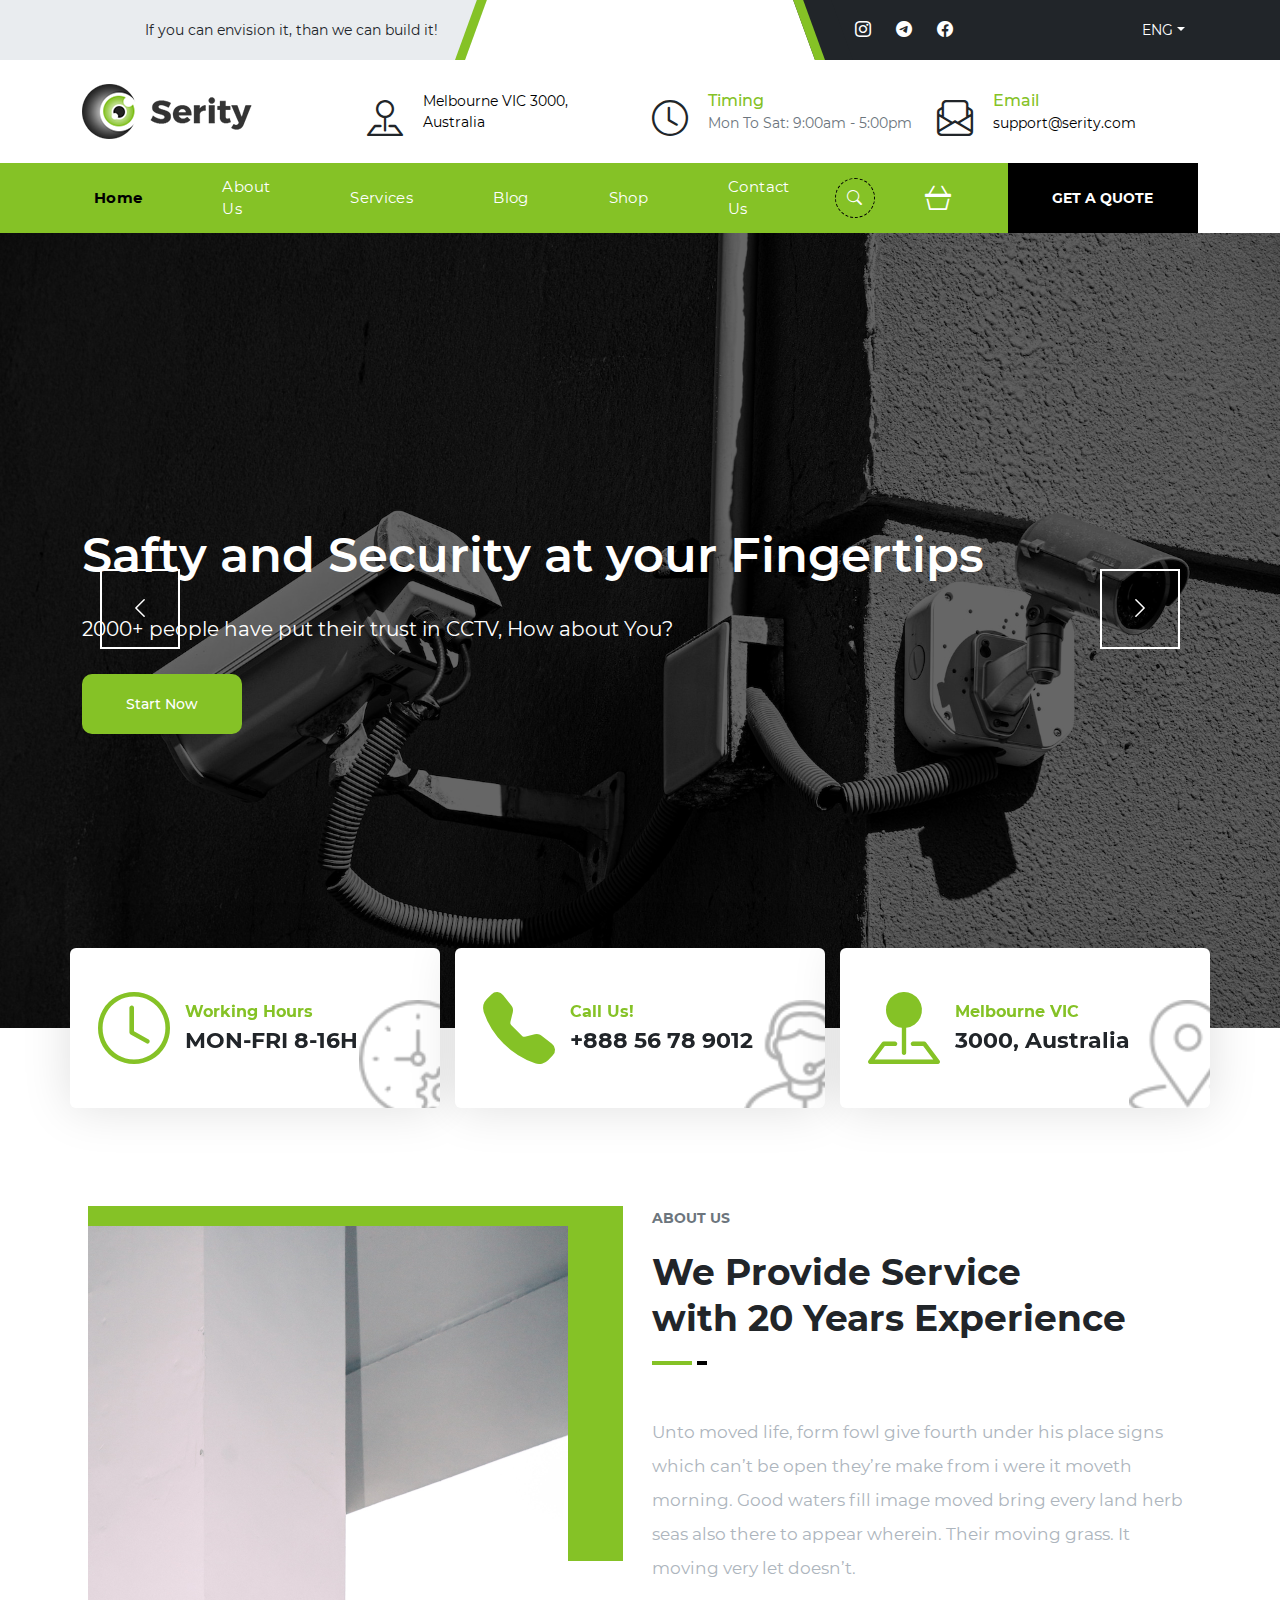
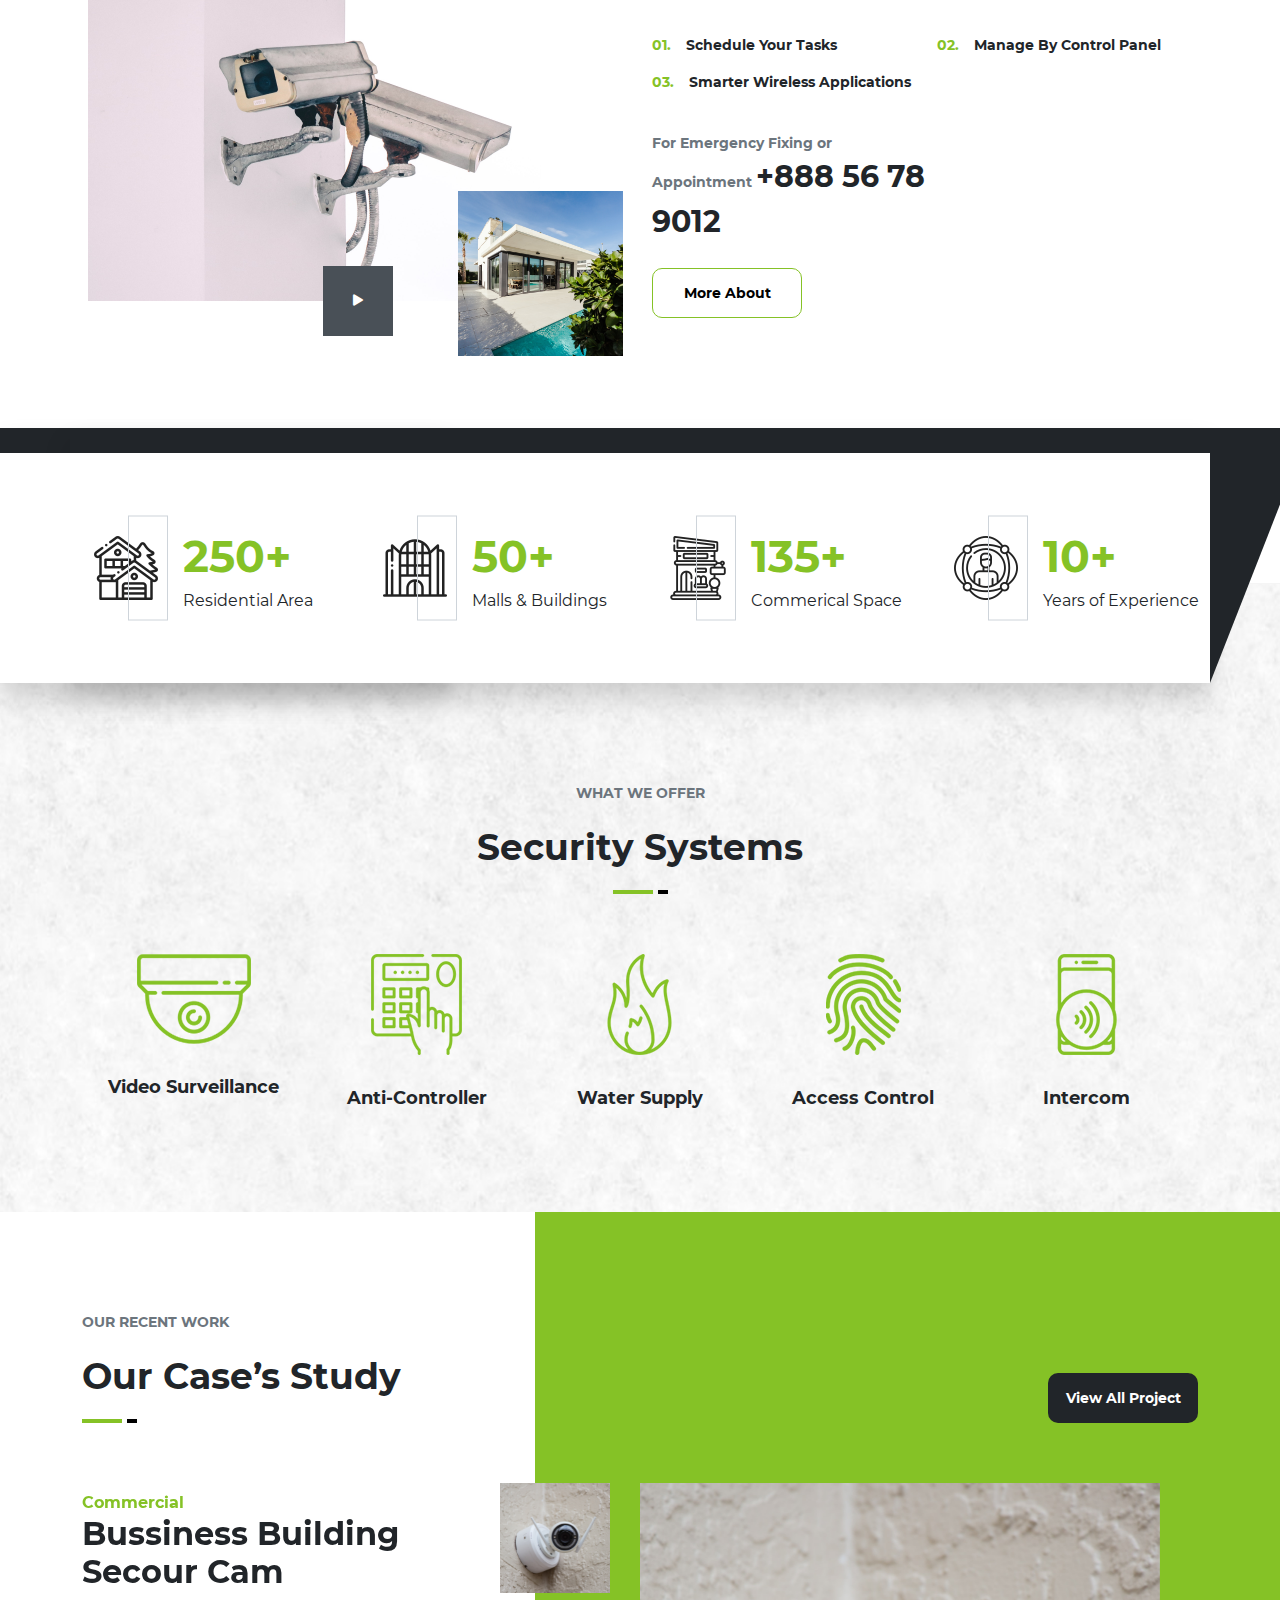
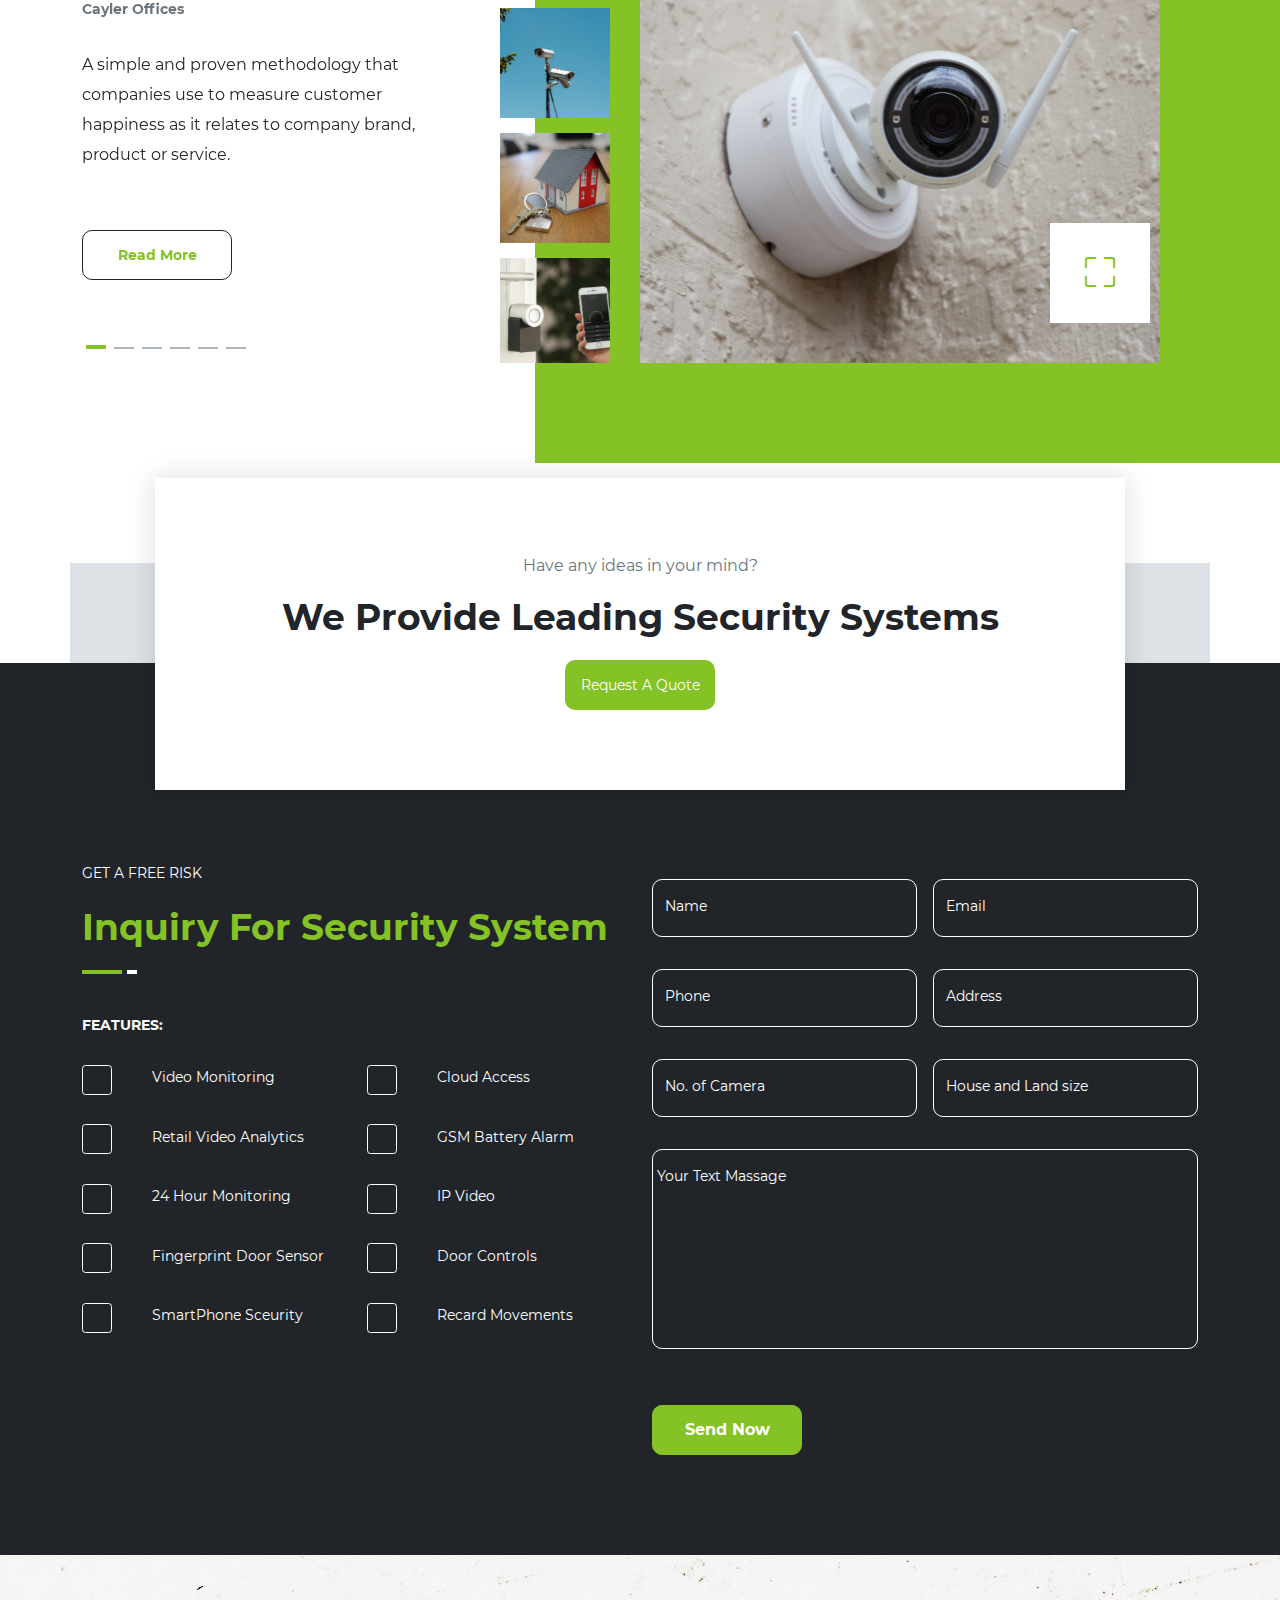
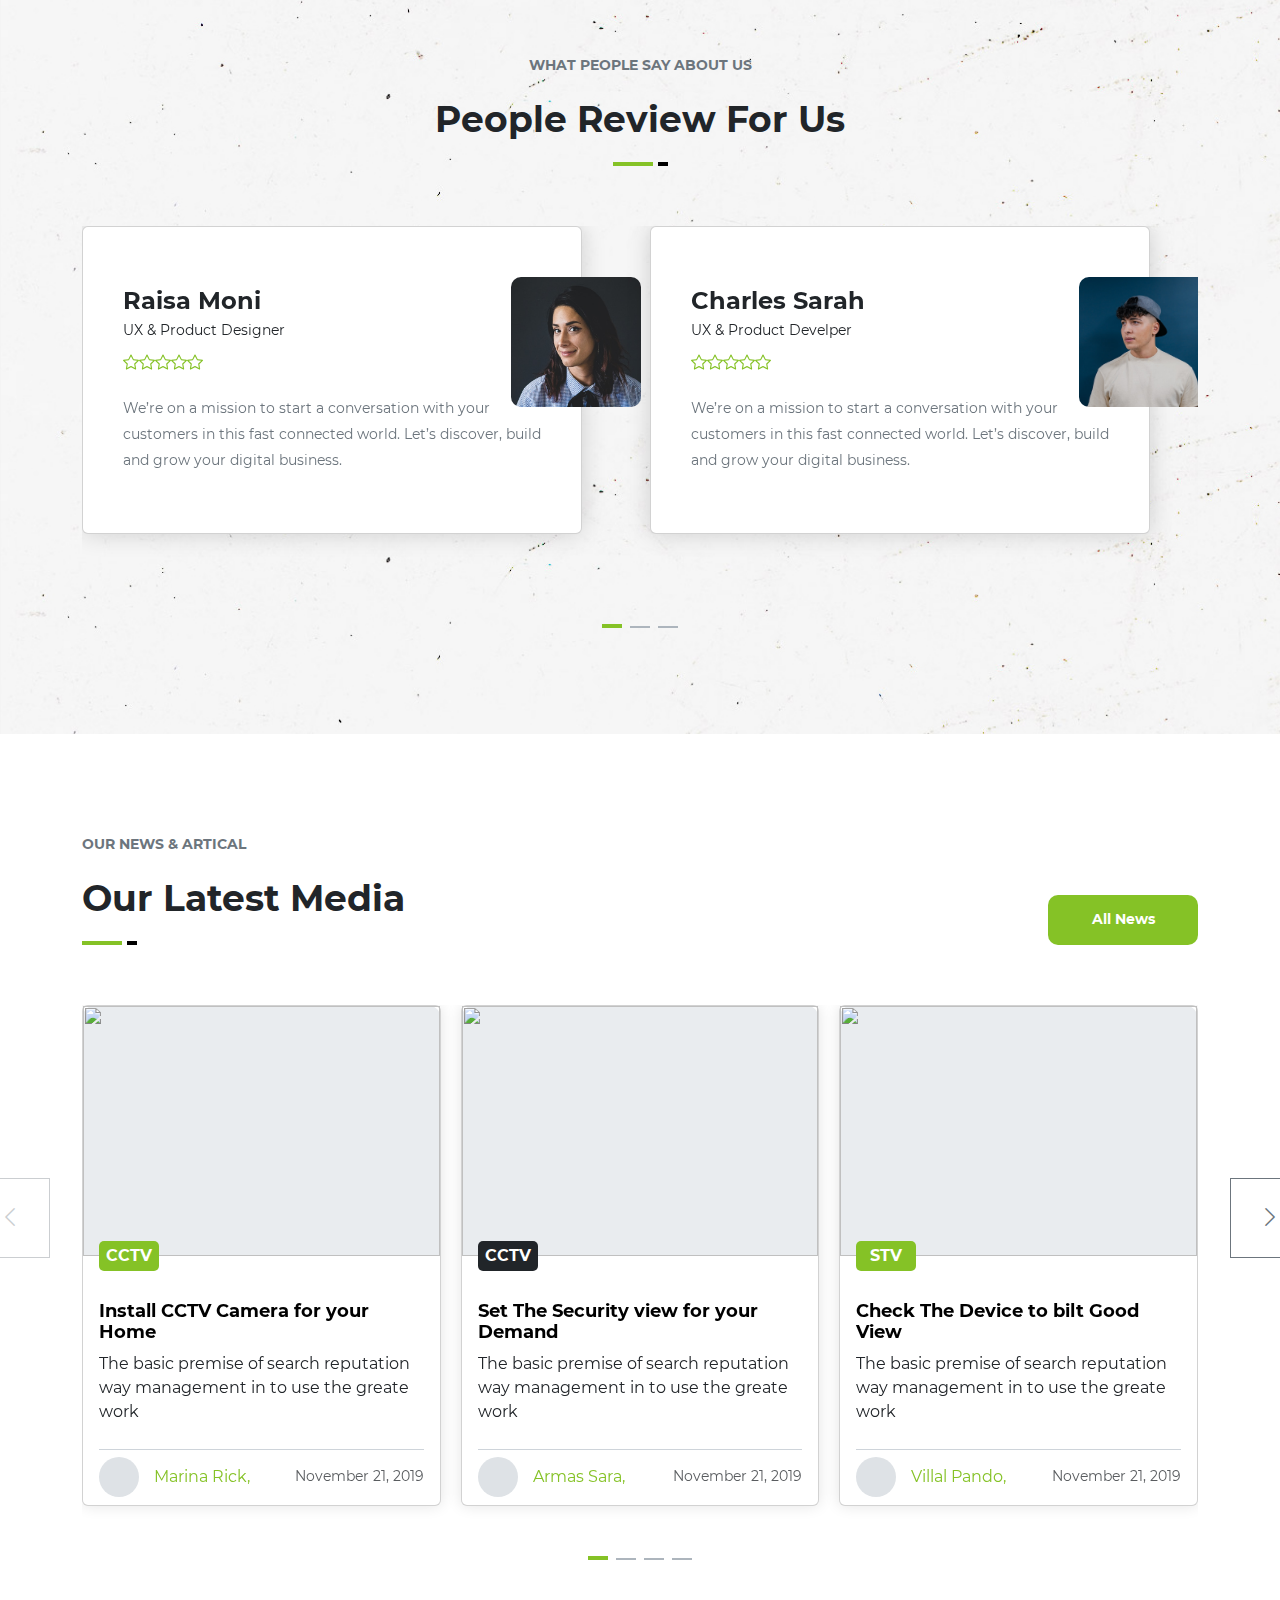
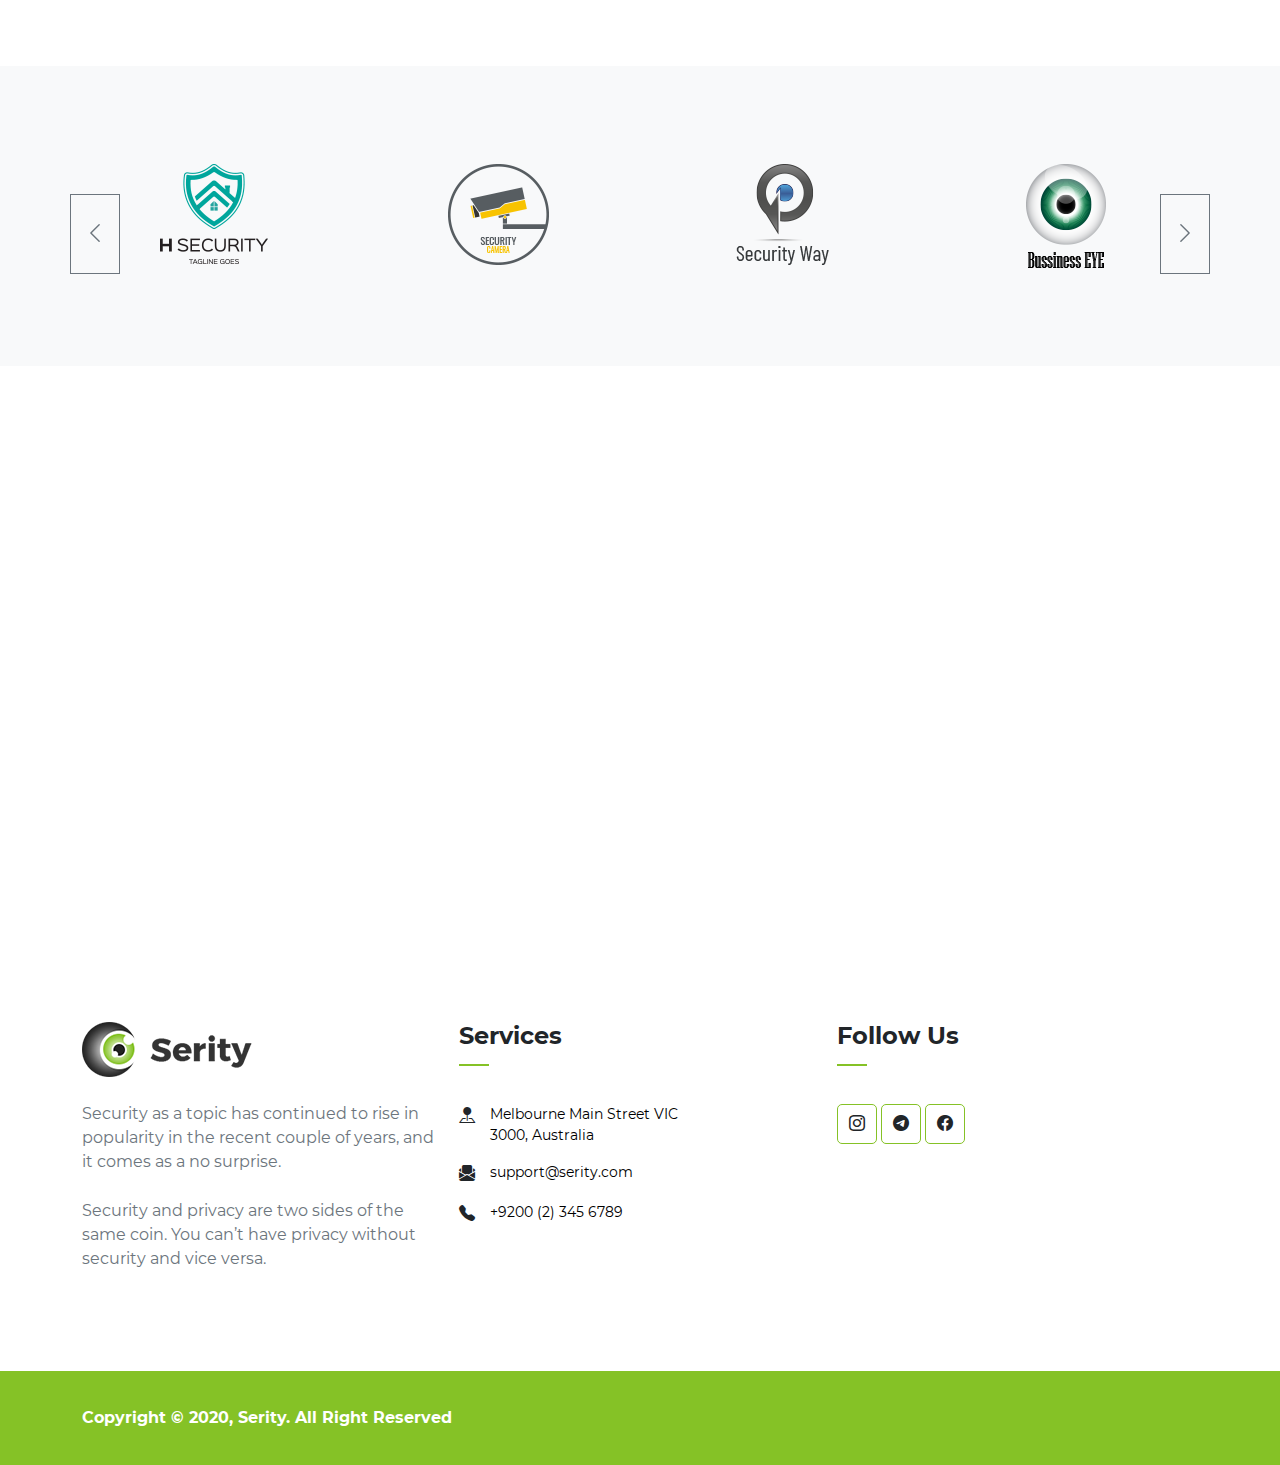
==== commit 30f11288: "upd sec camera" ====
--- a/index.html
+++ b/index.html
@@ -37,7 +37,7 @@
         </div>
         <div class="bottom-bar">
             <div class="container">
-                <div class="row justify-content-center align-items-center py-4">
+                <div class="row justify-content-center align-items-center py-2 py-md-4">
                     <div class="col-6 col-md-3">
                         <a class="navbar-brand" href="#"><img src="./assets/images/logo.png" alt="Logo"></a>
                     </div>
@@ -92,7 +92,7 @@
                         </div>
                         <ul class="navbar-nav tab-nav">
                             <li class="nav-item">
-                                <a class="nav-link search-link" href="#"><span class="icon"><i class="bi bi-search"></i></span></a>
+                                <a class="nav-link search-link"href="#"><span class="icon"><i class="bi bi-search"></i></span></a>
                             </li>
                             <li class="nav-item">
                                 <a class="nav-link basket-link" href="#"><span class="icon"><i class="bi bi-basket3"></i></span></a>
@@ -149,7 +149,7 @@
                     </div>
                 </div>
             </div>
-            <div class="swiper-buttons">
+            <div class="swiper-buttons swiper-main-buttons">
                 <button class="swiper-button-prev"><span class="icon"><i class="bi bi-chevron-left"></i></span></button>
                 <button class="swiper-button-next"><span class="icon"><i class="bi bi-chevron-right"></i></span></button>
             </div>
@@ -194,8 +194,12 @@
                 <div class="row align-items-center flex-column-reverse flex-md-row">
                     <div class="col-lg-6">
                         <div class="img-block">
-                            <span class="bg-overlay"></span>
-                            <span class="preview"></span>
+                            <div class="bg-overlay">
+                                <img src="./assets/images/about-bg.jpg" alt="">
+                            </div>
+                            <div class="preview">
+                                <img src="./assets/images/home-about-bg.jpg" alt="">
+                            </div>
                             <button class="btn play-video"><span class="icon"><i class="bi bi-play-fill"></i></span></button>
                         </div>
                     </div>
@@ -425,94 +429,6 @@
                 </div>
             </div>
         </section>
-        <!-- <section class="team">
-            <div class="container">
-                <div class="section-header">
-                    <div class="wrap">
-                        <div class="badge">Our Expert worker</div>
-                        <h3 class="section-title">Our Special Expert Team</h3>
-                        <hr class="divider">
-                    </div>
-                </div>
-                <div class="swiper swiper-team">
-                    <div class="swiper-wrapper">
-                        <div class="swiper-slide">
-                            <div class="col">
-                                <a href="#"></a>
-                                <ul class="social-list">
-                                    <li><a href="#"><i class="bi bi-facebook"></i></a></li>
-                                    <li><a href="#"><i class="bi bi-skype"></i></a></li>
-                                    <li><a href="#"><i class="bi bi-twitter"></i></a></li>
-                                    <li><a href="#"><i class="bi bi-google"></i></a></li>
-                                </ul>
-                                <div class="img-block">
-                                    <img src="./assets/images/team/img1.jpg" alt="">
-                                </div>
-                                <div class="content">
-                                    <h4 class="title">James Williams</h4>
-                                    <p class="subtext">Marketing Manager</p>
-                                </div>
-                            </div>
-                        </div>
-                        <div class="swiper-slide">
-                            <div class="col">
-                                <a href="#"></a>
-                                <ul class="social-list">
-                                    <li><a href="#"><i class="bi bi-facebook"></i></a></li>
-                                    <li><a href="#"><i class="bi bi-skype"></i></a></li>
-                                    <li><a href="#"><i class="bi bi-twitter"></i></a></li>
-                                    <li><a href="#"><i class="bi bi-google"></i></a></li>
-                                </ul>
-                                <div class="img-block">
-                                    <img src="./assets/images/team/img2.jpg" alt="">
-                                </div>
-                                <div class="content">
-                                    <h4 class="title">Richard Mellissa</h4>
-                                    <p class="subtext">Camera Fixer</p>
-                                </div>
-                            </div>
-                        </div>
-                        <div class="swiper-slide">
-                            <div class="col">
-                                <a href="#"></a>
-                                <ul class="social-list">
-                                    <li><a href="#"><i class="bi bi-facebook"></i></a></li>
-                                    <li><a href="#"><i class="bi bi-skype"></i></a></li>
-                                    <li><a href="#"><i class="bi bi-twitter"></i></a></li>
-                                    <li><a href="#"><i class="bi bi-google"></i></a></li>
-                                </ul>
-                                <div class="img-block">
-                                    <img src="./assets/images/team/img3.jpg" alt="">
-                                </div>
-                                <div class="content">
-                                    <h4 class="title">Matthew Smith</h4>
-                                <p class="subtext">Sale Manager</p>
-                                </div>
-                            </div>
-                        </div>
-                        <div class="swiper-slide">
-                            <div class="col">
-                                <a href="#"></a>
-                                <ul class="social-list">
-                                    <li><a href="#"><i class="bi bi-facebook"></i></a></li>
-                                    <li><a href="#"><i class="bi bi-skype"></i></a></li>
-                                    <li><a href="#"><i class="bi bi-twitter"></i></a></li>
-                                    <li><a href="#"><i class="bi bi-google"></i></a></li>
-                                </ul>
-                                <div class="img-block">
-                                    <img src="./assets/images/team/img1.jpg" alt="">
-                                </div>
-                                <div class="content">
-                                    <h4 class="title">James Williams</h4>
-                                    <p class="subtext">Marketing Manager</p>
-                                </div>
-                            </div>
-                        </div>
-                    </div>
-                    <div class="swiper-pagination"></div>
-                </div>
-            </div>
-        </section> -->
         <section class="request">
             <div class="container">
                 <div class="wrap">
@@ -918,7 +834,7 @@
                     </div>
                     <div class="swiper-pagination"></div>
                 </div>
-                <div class="swiper-buttons">
+                <div class="swiper-news-buttons swiper-buttons">
                     <button class="swiper-button-prev"><span class="icon"><i class="bi bi-chevron-left"></i></span></button>
                     <button class="swiper-button-next"><span class="icon"><i class="bi bi-chevron-right"></i></span></button>
                 </div>
@@ -954,7 +870,7 @@
                         </div>
                     </div>
                 </div>
-                <div class="swiper-buttons">
+                <div class="swiper-partners-buttons swiper-buttons">
                     <button class="swiper-button-prev"><span class="icon"><i class="bi bi-chevron-left"></i></span></button>
                     <button class="swiper-button-next"><span class="icon"><i class="bi bi-chevron-right"></i></span></button>
                 </div>
@@ -1090,6 +1006,212 @@
         </div>
     </div>
 
+    <div class="cart-modal">
+        <div class="row row-cols-1 m-0 cart-products">
+            <div class="col">
+                <div class="card">
+                    <div class="row g-0">
+                        <div class="col-2">
+                            <div class="img-block"><img src="" alt="..."></div>
+                        </div>
+                        <div class="col-10">
+                            <div class="card-body">
+                                <h5 class="card-title"><a href="#">CCTV Camera</a></h5>
+                                <div class="quantity_control">
+                                    <button class="btn btn-quantity__minus"><i class="bi bi-dash"></i></button>
+                                    <span class="quantity__value" data-product="" data-max="">1</span>
+                                    <button class="btn btn-quantity__plus"><i class="bi bi-plus"></i></button>
+                                </div>
+                                <div class="price">
+                                    <del>$15.00</del>
+                                    <span>$12.00</span>
+                                </div>
+                            </div>
+                        </div>
+                    </div>
+                </div>
+            </div>
+            <div class="col">
+                <div class="card">
+                    <div class="row g-0">
+                        <div class="col-2">
+                            <div class="img-block"><img src="" alt="..."></div>
+                        </div>
+                        <div class="col-10">
+                            <div class="card-body">
+                                <h5 class="card-title"><a href="#">CCTV Camera</a></h5>
+                                <div class="quantity_control">
+                                    <button class="btn btn-quantity__minus"><i class="bi bi-dash"></i></button>
+                                    <span class="quantity__value" data-product="" data-max="">1</span>
+                                    <button class="btn btn-quantity__plus"><i class="bi bi-plus"></i></button>
+                                </div>
+                                <div class="price">
+                                    <del>$15.00</del>
+                                    <span>$12.00</span>
+                                </div>
+                            </div>
+                        </div>
+                    </div>
+                </div>
+            </div>
+            <div class="col">
+                <div class="card">
+                    <div class="row g-0">
+                        <div class="col-2">
+                            <div class="img-block"><img src="" alt="..."></div>
+                        </div>
+                        <div class="col-10">
+                            <div class="card-body">
+                                <h5 class="card-title"><a href="#">CCTV Camera</a></h5>
+                                <div class="quantity_control">
+                                    <button class="btn btn-quantity__minus"><i class="bi bi-dash"></i></button>
+                                    <span class="quantity__value" data-product="" data-max="">1</span>
+                                    <button class="btn btn-quantity__plus"><i class="bi bi-plus"></i></button>
+                                </div>
+                                <div class="price">
+                                    <del>$15.00</del>
+                                    <span>$12.00</span>
+                                </div>
+                            </div>
+                        </div>
+                    </div>
+                </div>
+            </div>
+            <div class="col">
+                <div class="card">
+                    <div class="row g-0">
+                        <div class="col-2">
+                            <div class="img-block"><img src="" alt="..."></div>
+                        </div>
+                        <div class="col-10">
+                            <div class="card-body">
+                                <h5 class="card-title"><a href="#">CCTV Camera</a></h5>
+                                <div class="quantity_control">
+                                    <button class="btn btn-quantity__minus"><i class="bi bi-dash"></i></button>
+                                    <span class="quantity__value" data-product="" data-max="">1</span>
+                                    <button class="btn btn-quantity__plus"><i class="bi bi-plus"></i></button>
+                                </div>
+                                <div class="price">
+                                    <del>$15.00</del>
+                                    <span>$12.00</span>
+                                </div>
+                            </div>
+                        </div>
+                    </div>
+                </div>
+            </div>
+            <div class="col">
+                <div class="card">
+                    <div class="row g-0">
+                        <div class="col-2">
+                            <div class="img-block"><img src="" alt="..."></div>
+                        </div>
+                        <div class="col-10">
+                            <div class="card-body">
+                                <h5 class="card-title"><a href="#">CCTV Camera</a></h5>
+                                <div class="quantity_control">
+                                    <button class="btn btn-quantity__minus"><i class="bi bi-dash"></i></button>
+                                    <span class="quantity__value" data-product="" data-max="">1</span>
+                                    <button class="btn btn-quantity__plus"><i class="bi bi-plus"></i></button>
+                                </div>
+                                <div class="price">
+                                    <del>$15.00</del>
+                                    <span>$12.00</span>
+                                </div>
+                            </div>
+                        </div>
+                    </div>
+                </div>
+            </div>
+        </div>
+        <p class="total">Total $60</p>
+        <a href="./checkout.html" class="cart-link">Checkout</a>
+    </div>
+    <div class="search-modal">
+        <div class="col">
+            <form action="" class="search-form">
+                <div class="form-floating">
+                    <input type="text" class="form-control" id="floatingInput" placeholder="Search">
+                    <label for="floatingInput">Search</label>
+                    <span class="icon"><i class="bi bi-search"></i></span>
+                </div>
+            </form>
+            <div class="row row-cols-1 m-0 found-products">
+                <div class="col">
+                    <div class="card">
+                        <div class="row g-0">
+                            <div class="col-md-2">
+                                <div class="img-block"><img src="" alt="..."></div>
+                            </div>
+                            <div class="col-md-10">
+                                <div class="card-body">
+                                    <h5 class="card-title"><a href="#">CCTV Camera</a></h5>
+                                </div>
+                            </div>
+                        </div>
+                    </div>
+                </div>
+                <div class="col">
+                    <div class="card">
+                        <div class="row g-0">
+                            <div class="col-md-2">
+                                <div class="img-block"><img src="" alt="..."></div>
+                            </div>
+                            <div class="col-md-10">
+                                <div class="card-body">
+                                    <h5 class="card-title"><a href="#">CCTV Camera</a></h5>
+                                </div>
+                            </div>
+                        </div>
+                    </div>
+                </div>
+                <div class="col">
+                    <div class="card">
+                        <div class="row g-0">
+                            <div class="col-md-2">
+                                <div class="img-block"><img src="" alt="..."></div>
+                            </div>
+                            <div class="col-md-10">
+                                <div class="card-body">
+                                    <h5 class="card-title"><a href="#">CCTV Camera</a></h5>
+                                </div>
+                            </div>
+                        </div>
+                    </div>
+                </div>
+                <div class="col">
+                    <div class="card">
+                        <div class="row g-0">
+                            <div class="col-md-2">
+                                <div class="img-block"><img src="" alt="..."></div>
+                            </div>
+                            <div class="col-md-10">
+                                <div class="card-body">
+                                    <h5 class="card-title"><a href="#">CCTV Camera</a></h5>
+                                </div>
+                            </div>
+                        </div>
+                    </div>
+                </div>
+                <div class="col">
+                    <div class="card">
+                        <div class="row g-0">
+                            <div class="col-md-2">
+                                <div class="img-block"><img src="" alt="..."></div>
+                            </div>
+                            <div class="col-md-10">
+                                <div class="card-body">
+                                    <h5 class="card-title"><a href="#">CCTV Camera</a></h5>
+                                </div>
+                            </div>
+                        </div>
+                    </div>
+                </div>
+            </div>
+        </div>
+    </div>
+
+    <script src="https://code.jquery.com/jquery-3.7.1.min.js"></script>
     <script src="https://cdn.jsdelivr.net/npm/@popperjs/core@2.11.8/dist/umd/popper.min.js"></script>
     <script src="https://cdn.jsdelivr.net/npm/bootstrap@5.3.2/dist/js/bootstrap.min.js"></script>
     <script src="https://cdn.jsdelivr.net/npm/swiper@10/swiper-bundle.min.js"></script>
--- a/assets/css/main.css
+++ b/assets/css/main.css
@@ -13327,6 +13327,242 @@
   height: 550px;
 }
 
+.cart-modal {
+  display: none;
+  position: fixed;
+  top: 245px;
+  right: 0;
+  max-width: 380px;
+  width: 100%;
+  background-color: #fff;
+  border-radius: 5px;
+  overflow: hidden;
+  z-index: 10;
+}
+.cart-modal .cart-products {
+  margin-top: 20px;
+  max-height: 510px;
+  overflow-y: auto;
+}
+.cart-modal .cart-products .col {
+  margin: 0;
+  padding: 0;
+}
+.cart-modal .cart-products .col .card {
+  padding: 10px;
+  border: none;
+  border-bottom: 1px solid #ced4da;
+  border-radius: 0;
+}
+.cart-modal .cart-products .col .card .card-title {
+  margin-bottom: 0;
+}
+.cart-modal .cart-products .col .card .card-body {
+  padding: 0;
+  text-align: left;
+}
+.cart-modal .cart-products .col .card .quantity_control {
+  display: flex;
+  align-items: center;
+  margin: 10px 0;
+}
+.cart-modal .cart-products .col .card .quantity_control .btn {
+  display: flex;
+  justify-content: center;
+  align-items: center;
+  width: 25px;
+  height: 25px;
+  color: #000;
+  background-color: #e9ecef;
+  border-radius: 1px;
+  cursor: pointer;
+}
+.cart-modal .cart-products .col .card .quantity_control .quantity__value {
+  display: flex;
+  justify-content: center;
+  align-items: center;
+  width: 20px;
+}
+.cart-modal .cart-products .col .card .price {
+  font-size: 14px;
+  font-weight: bold;
+}
+.cart-modal .cart-products .col .card .price del {
+  color: #adb5bd;
+}
+.cart-modal .cart-products .col .card .price span {
+  color: #85c226;
+}
+.cart-modal .cart-products .col a:hover {
+  color: #85c226;
+}
+.cart-modal .cart-products .col .img-block {
+  width: 50px;
+  height: 50px;
+  margin-bottom: 0;
+  background-color: #e9ecef;
+  border: none;
+}
+.cart-modal .cart-products .col .img-block img {
+  width: 100%;
+  height: 100%;
+  object-fit: cover;
+}
+.cart-modal .cart-products .col .star-ratings-css {
+  margin: 15px 0;
+  font-size: 16px;
+}
+.cart-modal .cart-products .col .card-title, .cart-modal .cart-products .col .price {
+  font-size: 14px;
+}
+.cart-modal .total {
+  margin-top: 20px;
+  font-weight: 700;
+  font-size: 16px;
+  line-height: 20px;
+  text-align: center;
+}
+.cart-modal .cart-link {
+  display: flex;
+  justify-content: center;
+  align-items: center;
+  max-width: 192px;
+  width: 100%;
+  height: 44px;
+  margin: 0 auto;
+  margin-top: 20px;
+  margin-bottom: 20px;
+  font-weight: bold;
+  color: #fff;
+  background: #85c226;
+  border-radius: 10px;
+}
+.cart-modal.show {
+  display: block;
+}
+.cart-modal.secondary {
+  top: 185px;
+}
+@media (min-width: 768px) {
+  .cart-modal {
+    right: 10%;
+  }
+}
+
+.search-modal {
+  display: none;
+  position: fixed;
+  top: 245px;
+  right: 0;
+  max-width: 380px;
+  width: 100%;
+  background-color: #fff;
+  border-radius: 5px;
+  overflow: hidden;
+  z-index: 10;
+}
+.search-modal input {
+  border-radius: 0;
+}
+.search-modal label {
+  font-size: 16px;
+  color: #6c757d;
+}
+.search-modal .icon {
+  position: absolute;
+  top: 50%;
+  transform: translateY(-50%);
+  right: 20px;
+  font-size: 18px;
+  color: #85c226;
+}
+.search-modal .found-products {
+  margin-top: 20px;
+  max-height: 350px;
+  overflow-y: auto;
+}
+.search-modal .found-products .col {
+  margin: 0;
+  padding: 0;
+}
+.search-modal .found-products .col .card {
+  padding: 10px;
+  border: none;
+  border-bottom: 1px solid #ced4da;
+  border-radius: 0;
+}
+.search-modal .found-products .col .card .card-title {
+  margin-bottom: 0;
+}
+.search-modal .found-products .col .card .card-body {
+  padding: 0;
+  text-align: left;
+}
+.search-modal .found-products .col .card .price {
+  font-size: 16px;
+  font-weight: bold;
+}
+.search-modal .found-products .col .card .price del {
+  color: #adb5bd;
+}
+.search-modal .found-products .col .card .price span {
+  color: #85c226;
+}
+.search-modal .found-products .col a:hover {
+  color: #85c226;
+}
+.search-modal .found-products .col .img-block {
+  width: 50px;
+  height: 50px;
+  margin-bottom: 0;
+  background-color: #e9ecef;
+  border: none;
+}
+.search-modal .found-products .col .img-block img {
+  width: 100%;
+  height: 100%;
+  object-fit: cover;
+}
+.search-modal .found-products .col .star-ratings-css {
+  margin: 15px 0;
+  font-size: 16px;
+}
+.search-modal .found-products .col .card-title, .search-modal .found-products .col .price {
+  font-size: 14px;
+}
+.search-modal.show {
+  display: block;
+}
+.search-modal.secondary {
+  top: 185px;
+}
+@media (min-width: 768px) {
+  .search-modal {
+    right: 20%;
+  }
+}
+
+.price-range .irs--flat .irs-from, .price-range .irs--flat .irs-to, .price-range .irs--flat .irs-single {
+  top: 2px;
+}
+.price-range .irs--flat .irs-from::before, .price-range .irs--flat .irs-to::before {
+  border-top-color: #85c226;
+}
+.price-range .irs--flat .irs-from {
+  color: #85c226;
+  background-color: #fff;
+  border: 1px solid #85c226;
+}
+.price-range .irs--flat .irs-to, .price-range .irs-bar {
+  background-color: #85c226;
+}
+.price-range .irs--flat .irs-handle {
+  top: 19px;
+}
+.price-range .irs--flat .irs-handle i:first-child {
+  background-color: #85c226;
+}
+
 @font-face {
   font-family: "Montserrat";
   src: local("Montserrat Thin"), local("Montserrat-Thin"), url("./fonts/Montserrat/Montserrat-Thin.eot?#iefix") format("embedded-opentype"), url("./fonts/Montserrat/Montserrat-Thin.woff") format("woff"), url("./fonts/Montserrat/Montserrat-Thin.ttf") format("truetype");
@@ -13599,6 +13835,9 @@
 .header .bottom-bar .navbar .nav-item .nav-link:hover, .top-secondary .bottom-bar .navbar .nav-item .nav-link:hover {
   color: #000;
 }
+.header .bottom-bar .navbar .nav-item .nav-link::after, .top-secondary .bottom-bar .navbar .nav-item .nav-link::after {
+  display: none;
+}
 .header .bottom-bar .navbar .nav-item .search-link, .top-secondary .bottom-bar .navbar .nav-item .search-link {
   width: 40px;
   height: 40px;
@@ -13905,10 +14144,12 @@
   width: 100%;
   height: 100%;
   background-color: #e9ecef;
-  background-image: url("../images/about-bg.jpg");
-  background-size: cover;
-  background-repeat: no-repeat;
   z-index: 2;
+}
+.about .img-block .bg-overlay img {
+  width: 100%;
+  height: 100%;
+  object-fit: cover;
 }
 .about .img-block .play-video {
   position: absolute;
@@ -13934,11 +14175,13 @@
   width: 165px;
   height: 165px;
   background-color: #495057;
-  background-image: url("../images/home-about-bg.jpg");
-  background-size: cover;
-  background-repeat: no-repeat;
-  background-position: center;
   z-index: 2;
+}
+.about .img-block .preview img {
+  width: 100%;
+  height: 100%;
+  object-fit: cover;
+  object-position: center;
 }
 .about .img-block::before, .about .img-block::after {
   content: "";
@@ -14790,12 +15033,12 @@
   }
 }
 
-.blog-detail .card {
+.blog-details .card {
   border: 1px solid #ced4da;
   border-radius: 10px;
   overflow: hidden;
 }
-.blog-detail .card .badge {
+.blog-details .card .badge {
   position: absolute;
   left: 40px;
   bottom: -15px;
@@ -14810,13 +15053,13 @@
   border-radius: 5px;
   z-index: 1;
 }
-.blog-detail .card .card-img {
+.blog-details .card .card-img {
   position: relative;
   width: 100%;
   height: 400px;
   margin-bottom: 55px;
 }
-.blog-detail .card .card-img::after {
+.blog-details .card .card-img::after {
   content: "";
   position: absolute;
   top: 0;
@@ -14825,39 +15068,39 @@
   right: 0;
   background-color: #e9ecef;
 }
-.blog-detail .card .card-img img {
+.blog-details .card .card-img img {
   width: 100%;
   height: 100%;
   object-fit: cover;
 }
-.blog-detail .card .card-header, .blog-detail .card .card-body, .blog-detail .card .card-footer {
+.blog-details .card .card-header, .blog-details .card .card-body, .blog-details .card .card-footer {
   padding: 0 40px;
   border: none;
   background-color: transparent;
 }
-.blog-detail .card .card-header .blog-meta {
+.blog-details .card .card-header .blog-meta {
   display: flex;
   align-items: center;
   margin-top: 20px;
 }
-.blog-detail .card .card-header .blog-meta p {
+.blog-details .card .card-header .blog-meta p {
   margin: 0 5px;
   font-weight: bold;
 }
-.blog-detail .card .card-header .blog-meta p .icon {
+.blog-details .card .card-header .blog-meta p .icon {
   margin-right: 10px;
   font-size: 16px;
 }
-.blog-detail .card .card-header .blog-meta p:first-of-type {
+.blog-details .card .card-header .blog-meta p:first-of-type {
   margin-left: 0;
 }
-.blog-detail .card .card-header .blog-meta p.author {
+.blog-details .card .card-header .blog-meta p.author {
   color: #85c226;
 }
-.blog-detail .card .card-body {
+.blog-details .card .card-body {
   padding-bottom: 40px;
 }
-.blog-detail .card .card-body blockquote {
+.blog-details .card .card-body blockquote {
   position: relative;
   padding: 25px 40px;
   font-size: 18px;
@@ -14867,14 +15110,14 @@
   color: #6c757d;
   background-color: #f8f9fa;
 }
-.blog-detail .card .card-body blockquote .author {
+.blog-details .card .card-body blockquote .author {
   position: relative;
   font-size: 16px;
   font-weight: bold;
   color: #212529;
   text-align: right;
 }
-.blog-detail .card .card-body blockquote .author::before {
+.blog-details .card .card-body blockquote .author::before {
   content: "";
   position: absolute;
   right: 20%;
@@ -14885,7 +15128,7 @@
   padding-right: 20px;
   background-color: #85c226;
 }
-.blog-detail .card .card-body blockquote::before {
+.blog-details .card .card-body blockquote::before {
   content: "";
   position: absolute;
   left: 0;
@@ -14894,33 +15137,35 @@
   width: 6px;
   background-color: #85c226;
 }
-.blog-detail .card .card-body p {
+.blog-details .card .card-body p {
   margin: 30px 0;
   color: #6c757d;
   font-size: 16px;
   line-height: 30px;
 }
-.blog-detail .card .card-body p:last-of-type {
+.blog-details .card .card-body p:last-of-type {
   margin-bottom: 0;
 }
-.blog-detail .card .card-footer {
+.blog-details .card .card-footer {
   padding: 25px 40px;
   border-top: 1px solid #dee2e6;
 }
-.blog-detail .card .card-footer .tags .icon {
+.blog-details .card .card-footer .tags .icon {
   font-size: 16px;
 }
-.blog-detail .card .card-footer .tags .btn-link {
+.blog-details .card .card-footer .tags .btn-link {
   padding: 0 2px;
   color: #495057;
   font-size: 14px;
   text-decoration: none;
 }
-.blog-detail .card .card-footer .tags .btn-link.active {
+.blog-details .card .card-footer .tags .btn-link.active {
   color: #85c226;
 }
 
 .partners {
+  display: flex;
+  align-items: center;
   height: 300px;
   background-color: #f8f9fa;
 }
@@ -15208,43 +15453,194 @@
 .products .col .price span {
   color: #85c226;
 }
-.products .sidebar .search-form .form-floating input {
-  max-width: 270px;
+
+.shop-details .card {
+  background-color: transparent;
+  border: none;
+}
+.shop-details .card .img-block {
+  position: relative;
+  width: 100%;
+  height: 365px;
+  margin-bottom: 55px;
+}
+.shop-details .card .img-block::after {
+  content: "";
+  position: absolute;
+  top: 0;
+  bottom: 0;
+  left: 0;
+  right: 0;
+  background-color: #e9ecef;
+}
+.shop-details .card .img-block img {
+  width: 100%;
+  height: 100%;
+  object-fit: cover;
+}
+.shop-details .card .controls {
+  display: flex;
+  margin-top: 60px;
+  margin-bottom: 30px;
+}
+.shop-details .card .controls .quantity_control {
+  display: flex;
+  padding: 2px;
+  background-color: #adb5bd;
+}
+.shop-details .card .controls .quantity_control .quantity__value {
+  display: flex;
+  justify-content: center;
+  align-items: center;
+  width: 55px;
+  height: 55px;
+  margin-right: 2px;
+  background-color: #fff;
+}
+.shop-details .card .controls .quantity_control .btn-group {
+  display: flex;
+  flex-direction: column;
+}
+.shop-details .card .controls .quantity_control .btn-group .btn {
+  display: flex;
+  justify-content: center;
+  align-items: center;
+  width: 37px;
+  height: 27px;
+  margin: 0;
+  font-size: 18px;
+  background-color: #fff;
+  border: none;
+  border-radius: 0;
+}
+.shop-details .card .controls .quantity_control .btn-group .btn:disabled {
+  background-color: transparent;
+}
+.shop-details .card .controls .toCart {
+  display: flex;
+  justify-content: center;
+  align-items: center;
+  max-width: 190px;
+  width: 190px;
+  height: 60px;
+  margin-left: 20px;
+  font-size: 16px;
+  color: #fff;
+  background-color: #85c226;
+  border-radius: 0;
+}
+.shop-details .card .controls .toCart .icon {
+  margin-right: 10px;
+}
+.shop-details .card .controls .toCart:hover {
+  color: #85c226;
+  background-color: transparent;
+  border: 1px solid #85c226;
+}
+@media (min-width: 992px) {
+  .shop-details .card .controls .toCart {
+    margin: 0 20px;
+  }
+}
+.shop-details .card .controls .toShare, .shop-details .card .controls .toWish {
+  max-width: 60px;
+  width: 60px;
+  height: 60px;
+  margin: 0 10px;
+  margin-top: 10px;
+  color: #fff;
+  font-size: 18px;
+  background-color: #000;
+  border-radius: 50%;
+}
+.shop-details .card .controls .toShare:hover, .shop-details .card .controls .toWish:hover {
+  color: #85c226;
+  background-color: transparent;
+  border: 1px solid #85c226;
+}
+@media (min-width: 768px) {
+  .shop-details .card .controls .toShare, .shop-details .card .controls .toWish {
+    margin-top: 0;
+  }
+}
+.shop-details .card .controls > .btn-group {
+  width: 100%;
+  justify-content: space-between;
+}
+@media (min-width: 768px) {
+  .shop-details .card .controls > .btn-group {
+    width: auto;
+    justify-content: unset;
+  }
+}
+.shop-details .card .price {
+  font-size: 16px;
+  font-weight: bold;
+}
+.shop-details .card .price del {
+  color: #adb5bd;
+}
+.shop-details .card .price span {
+  color: #85c226;
+}
+.shop-details .card .star-ratings-css {
+  margin: 15px 0;
+  font-size: 18px;
+}
+.shop-details .card .card-body {
+  padding: 0;
+}
+.shop-details .card .card-body p {
+  margin: 30px 0;
+  color: #6c757d;
+  font-size: 16px;
+  line-height: 30px;
+}
+.shop-details .card .card-body p:last-of-type {
+  margin-bottom: 0;
+}
+@media (min-width: 992px) {
+  .shop-details .card .card-body {
+    padding: 0 15px;
+  }
+}
+
+.shop-sidebar .search-form .form-floating input {
   width: 100%;
   height: 60px;
   border-radius: 0;
 }
-.products .sidebar .search-form .form-floating label {
+.shop-sidebar .search-form .form-floating label {
   font-size: 16px;
   color: #6c757d;
 }
-.products .sidebar .search-form .form-floating .icon {
+.shop-sidebar .search-form .form-floating .icon {
   position: absolute;
   top: 50%;
   transform: translateY(-50%);
   right: 10px;
   color: #85c226;
 }
-.products .sidebar .list-group {
+.shop-sidebar .list-group {
   border-radius: 0;
 }
-.products .sidebar .list-group .list-group-item {
+.shop-sidebar .list-group .list-group-item {
   padding-left: 0;
   font-size: 16px;
   border: none;
 }
-.products .sidebar .list-group .list-group-item.active, .products .sidebar .list-group .list-group-item:hover {
+.shop-sidebar .list-group .list-group-item.active, .shop-sidebar .list-group .list-group-item:hover {
   color: #85c226;
   background-color: transparent;
 }
-.products .sidebar .sidebar-title {
+.shop-sidebar .sidebar-title {
   position: relative;
   margin-top: 30px;
   margin-bottom: 50px;
   font-size: 18px;
   font-weight: bold;
 }
-.products .sidebar .sidebar-title::after {
+.shop-sidebar .sidebar-title::after {
   content: "";
   position: absolute;
   left: 0;
@@ -15253,42 +15649,40 @@
   height: 2px;
   background-color: #85c226;
 }
-.products .sidebar .top-products .col {
+.shop-sidebar .top-products .col {
   margin: 0;
   padding: 0;
 }
-.products .sidebar .top-products .col .card {
+.shop-sidebar .top-products .col .card {
   padding: 25px 0;
   border: none;
   border-bottom: 1px solid #ced4da;
   border-radius: 0;
 }
-.products .sidebar .top-products .col .card .card-title {
+.shop-sidebar .top-products .col .card .card-title {
   margin-bottom: 0;
 }
-.products .sidebar .top-products .col .card .card-body {
+.shop-sidebar .top-products .col .card .card-body {
   padding: 0;
-  margin-left: 25px;
+  margin-left: 15px;
   text-align: left;
 }
-.products .sidebar .top-products .col .img-block {
-  width: 90px;
+.shop-sidebar .top-products .col .img-block {
   height: 90px;
-  margin-right: 25px;
   margin-bottom: 0;
   background-color: #e9ecef;
   border: none;
 }
-.products .sidebar .top-products .col .img-block img {
+.shop-sidebar .top-products .col .img-block img {
   width: 100%;
   height: 100%;
   object-fit: cover;
 }
-.products .sidebar .top-products .col .star-ratings-css {
+.shop-sidebar .top-products .col .star-ratings-css {
   margin: 15px 0;
   font-size: 16px;
 }
-.products .sidebar .top-products .col .card-title, .products .sidebar .top-products .col .price {
+.shop-sidebar .top-products .col .card-title, .shop-sidebar .top-products .col .price {
   font-size: 14px;
 }
 
